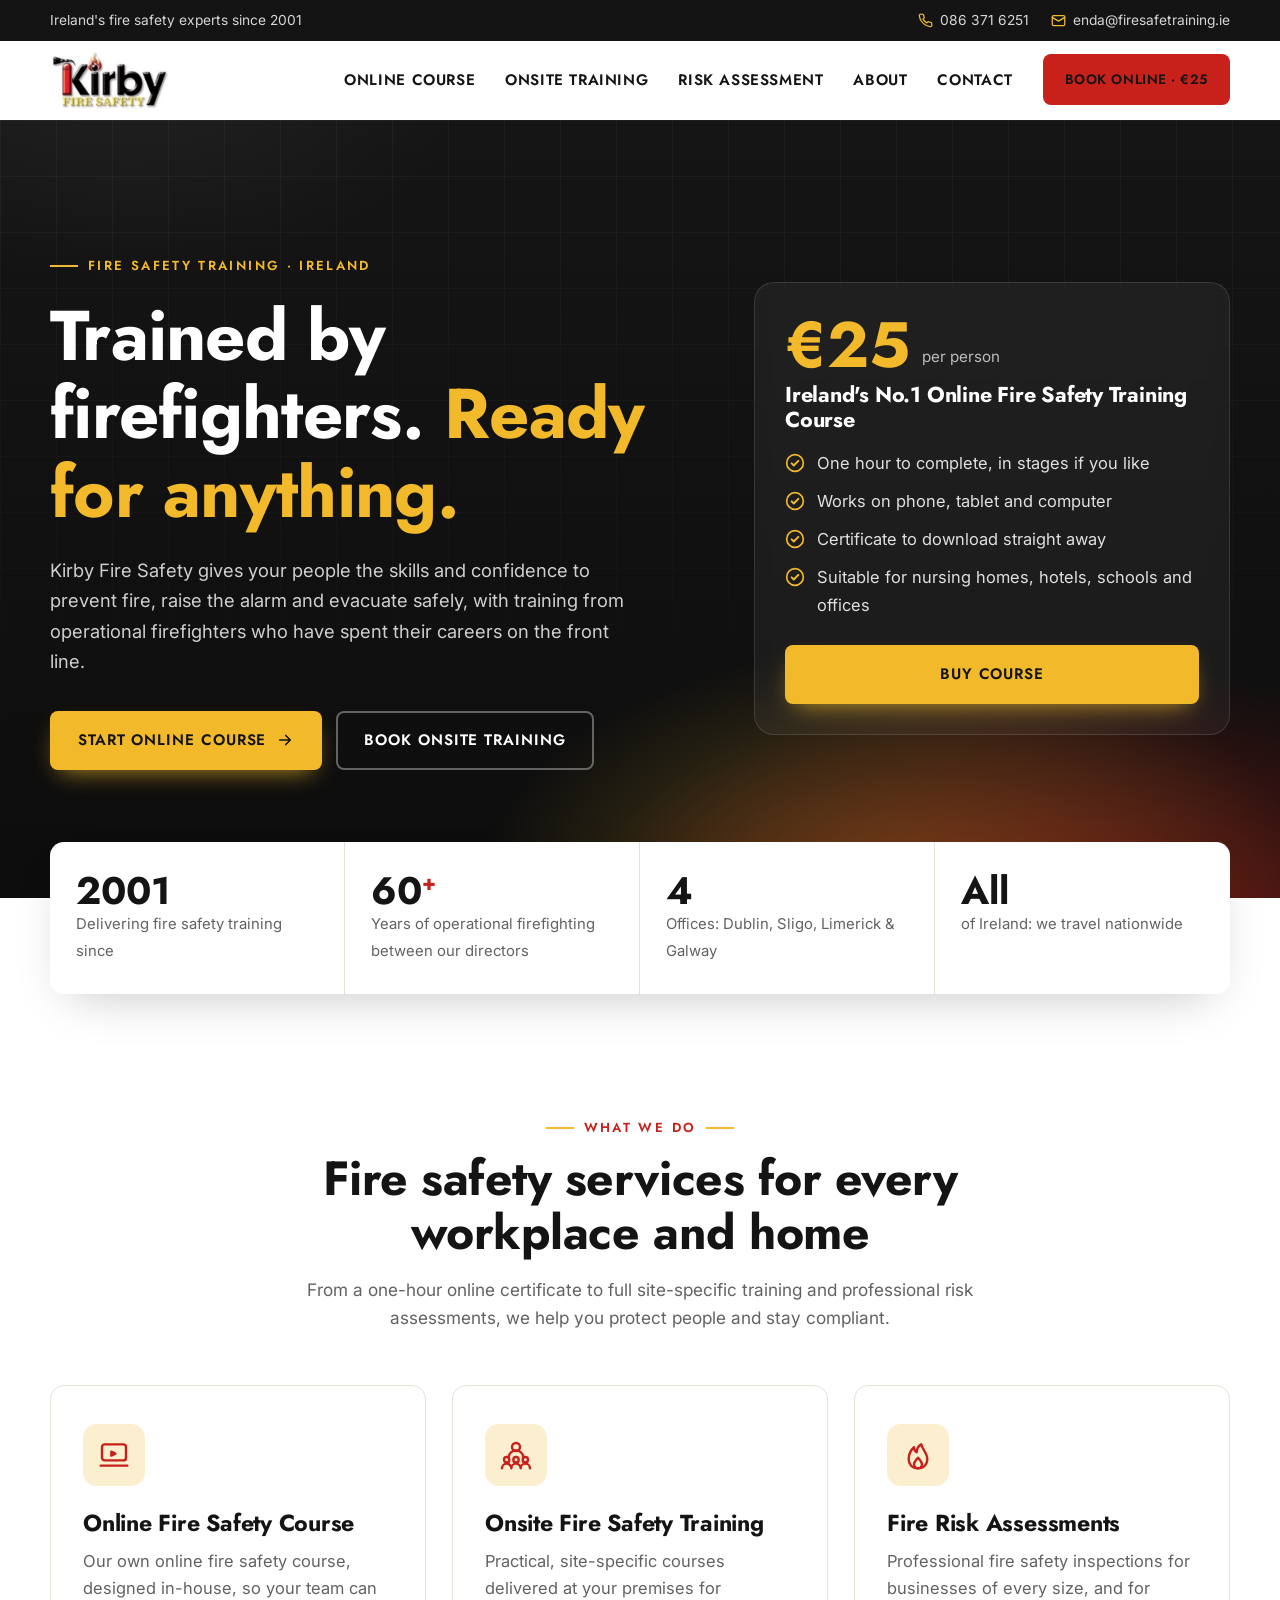
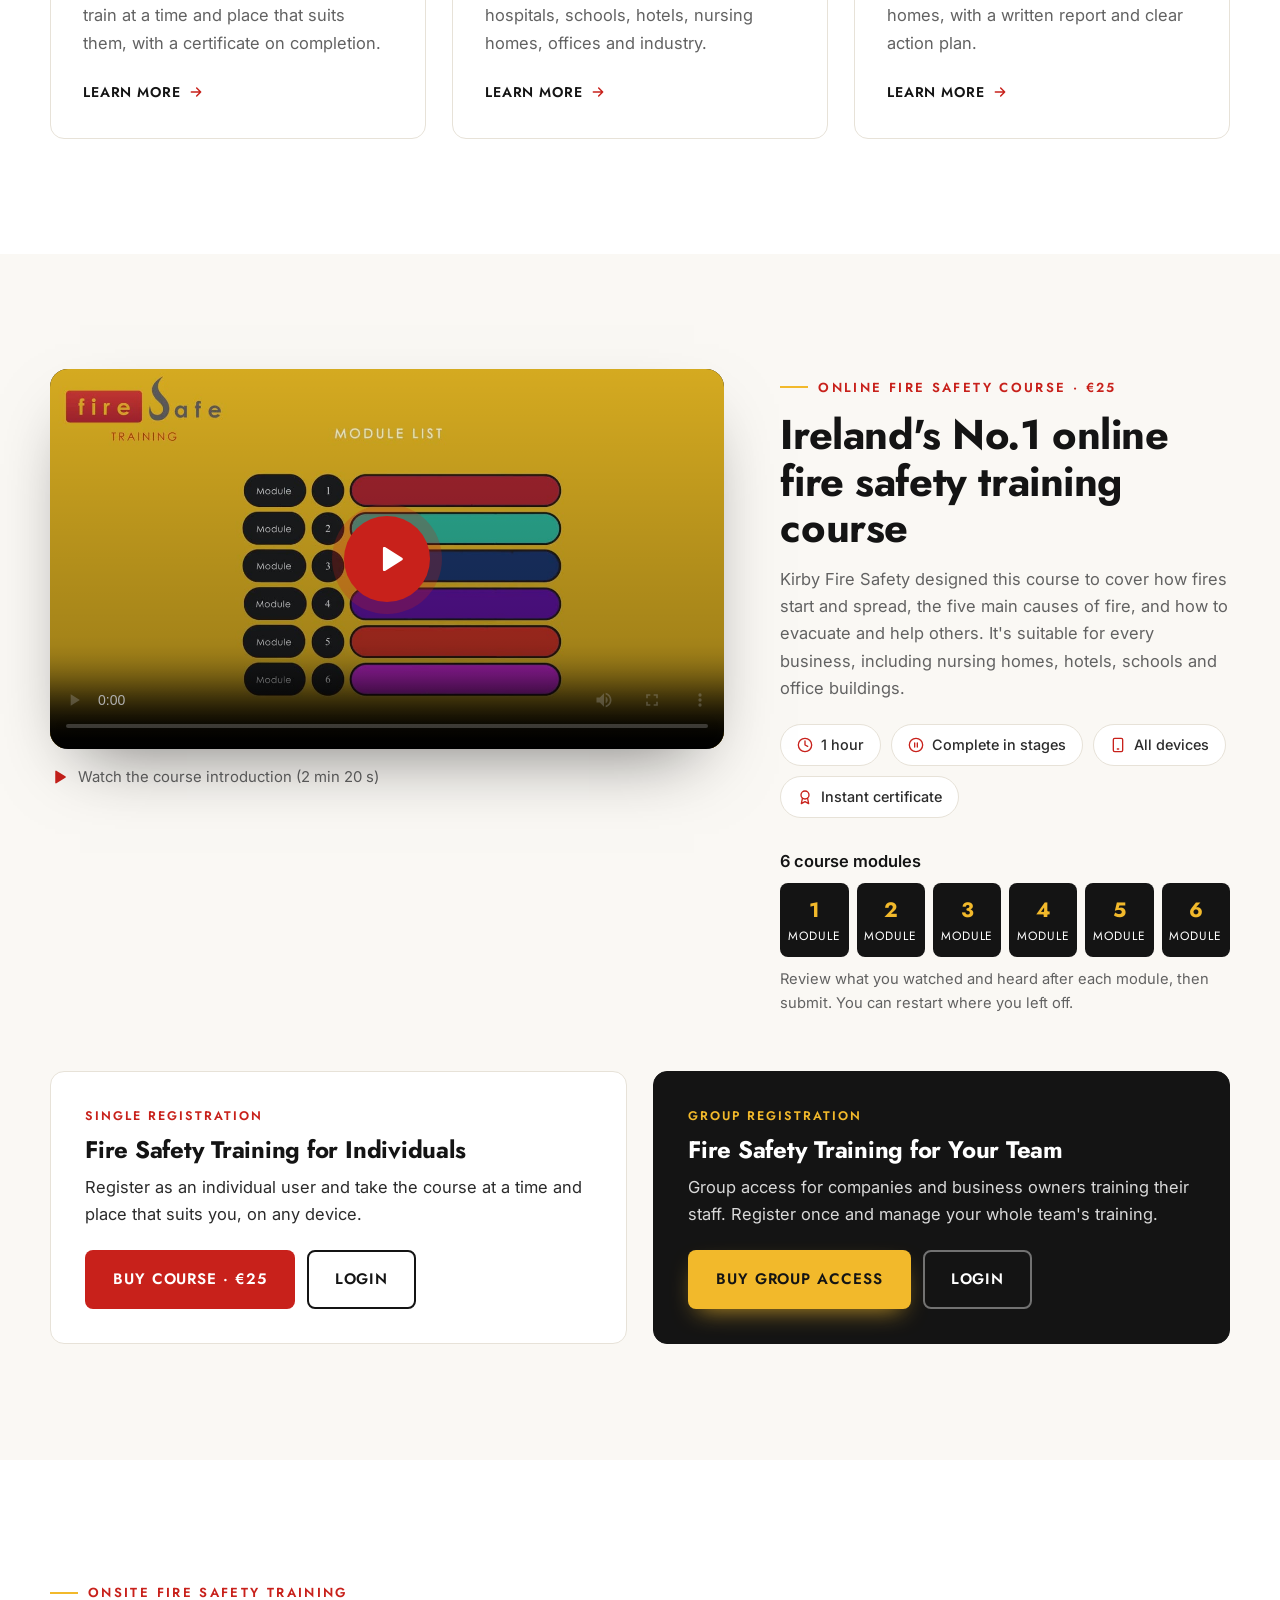
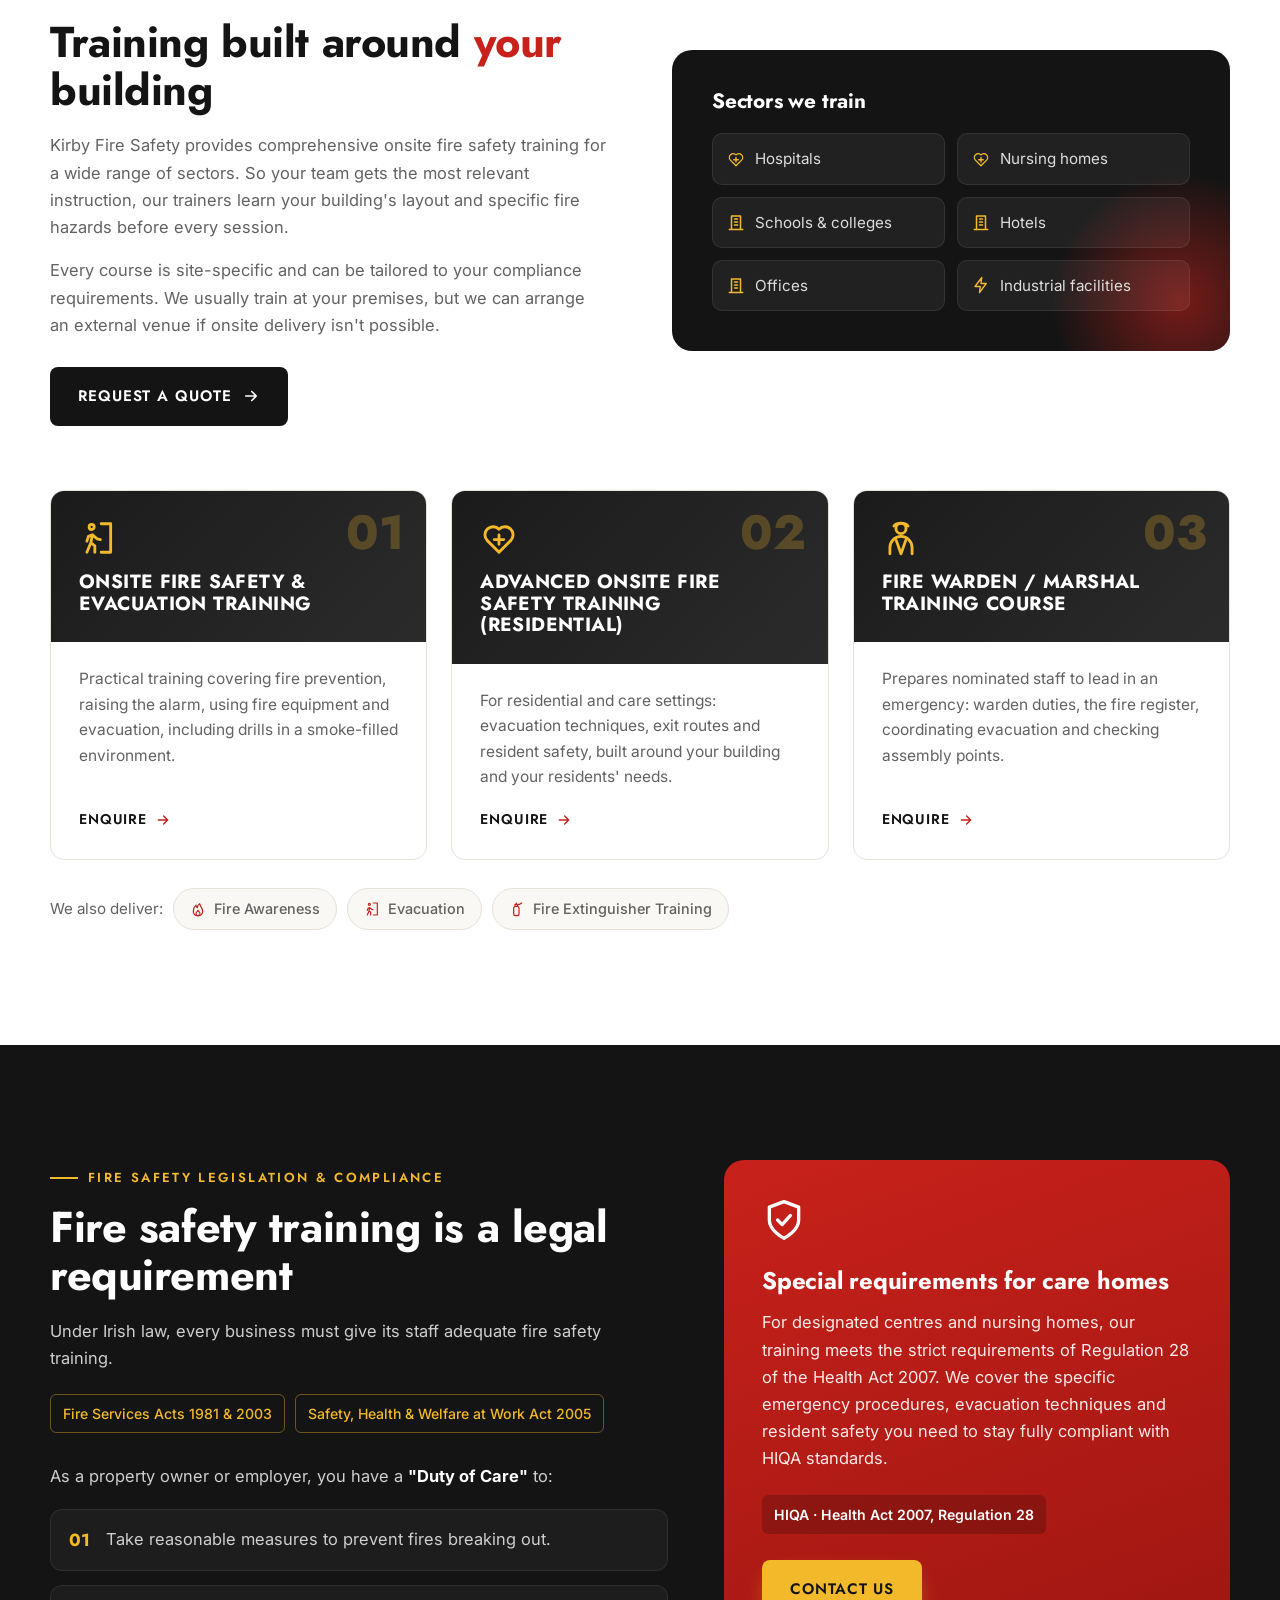
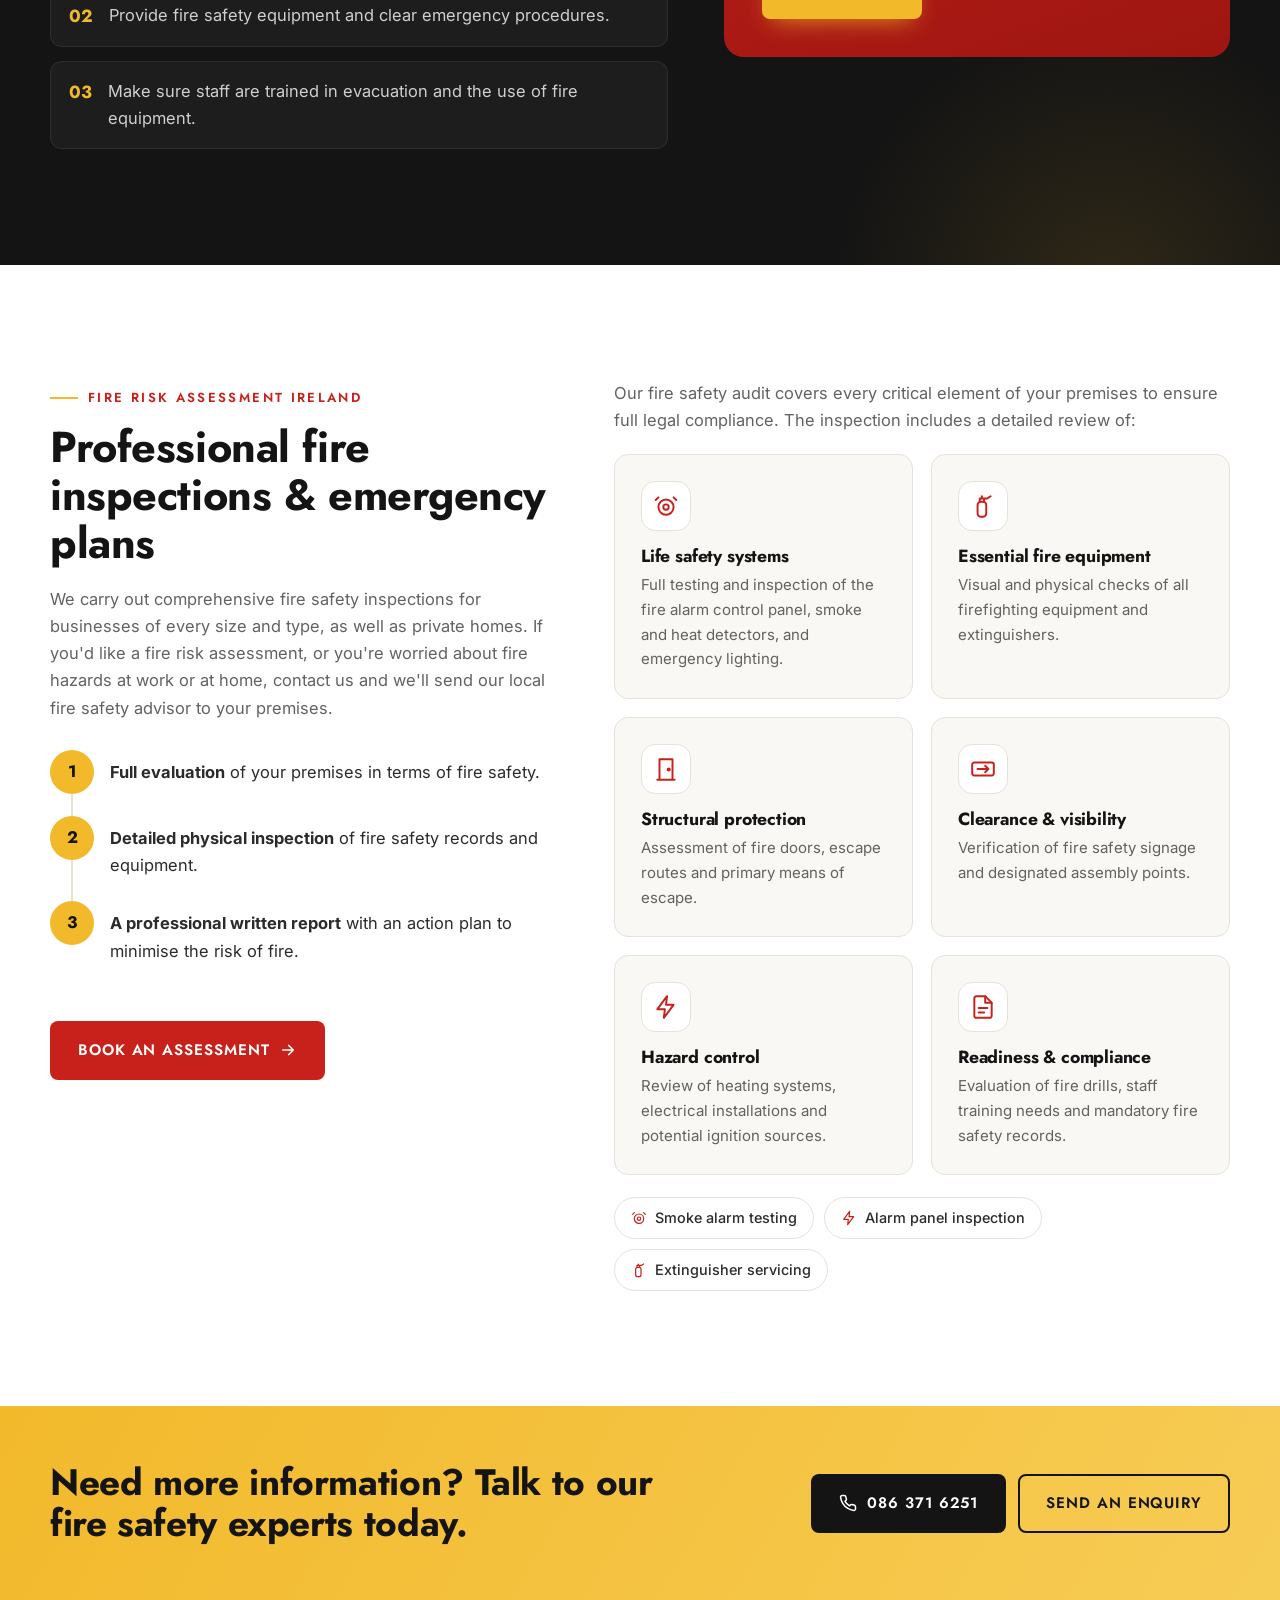
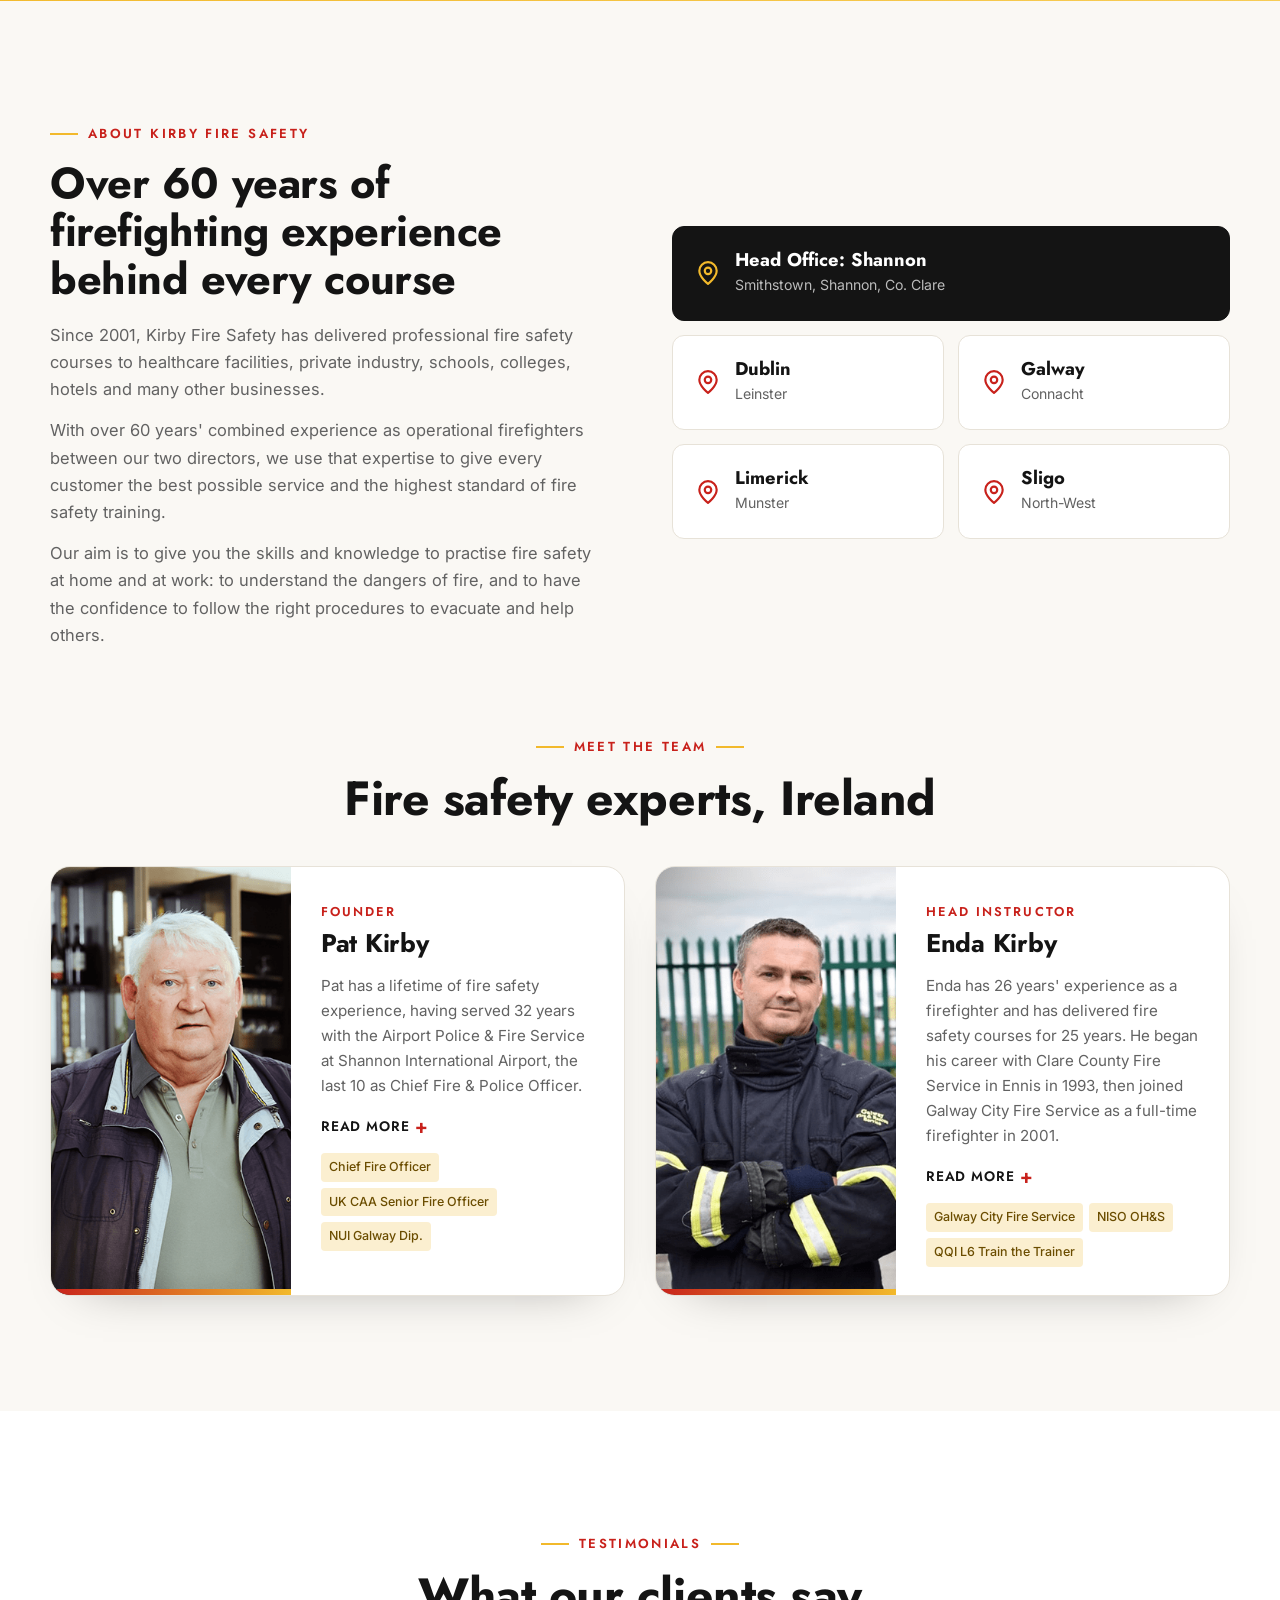
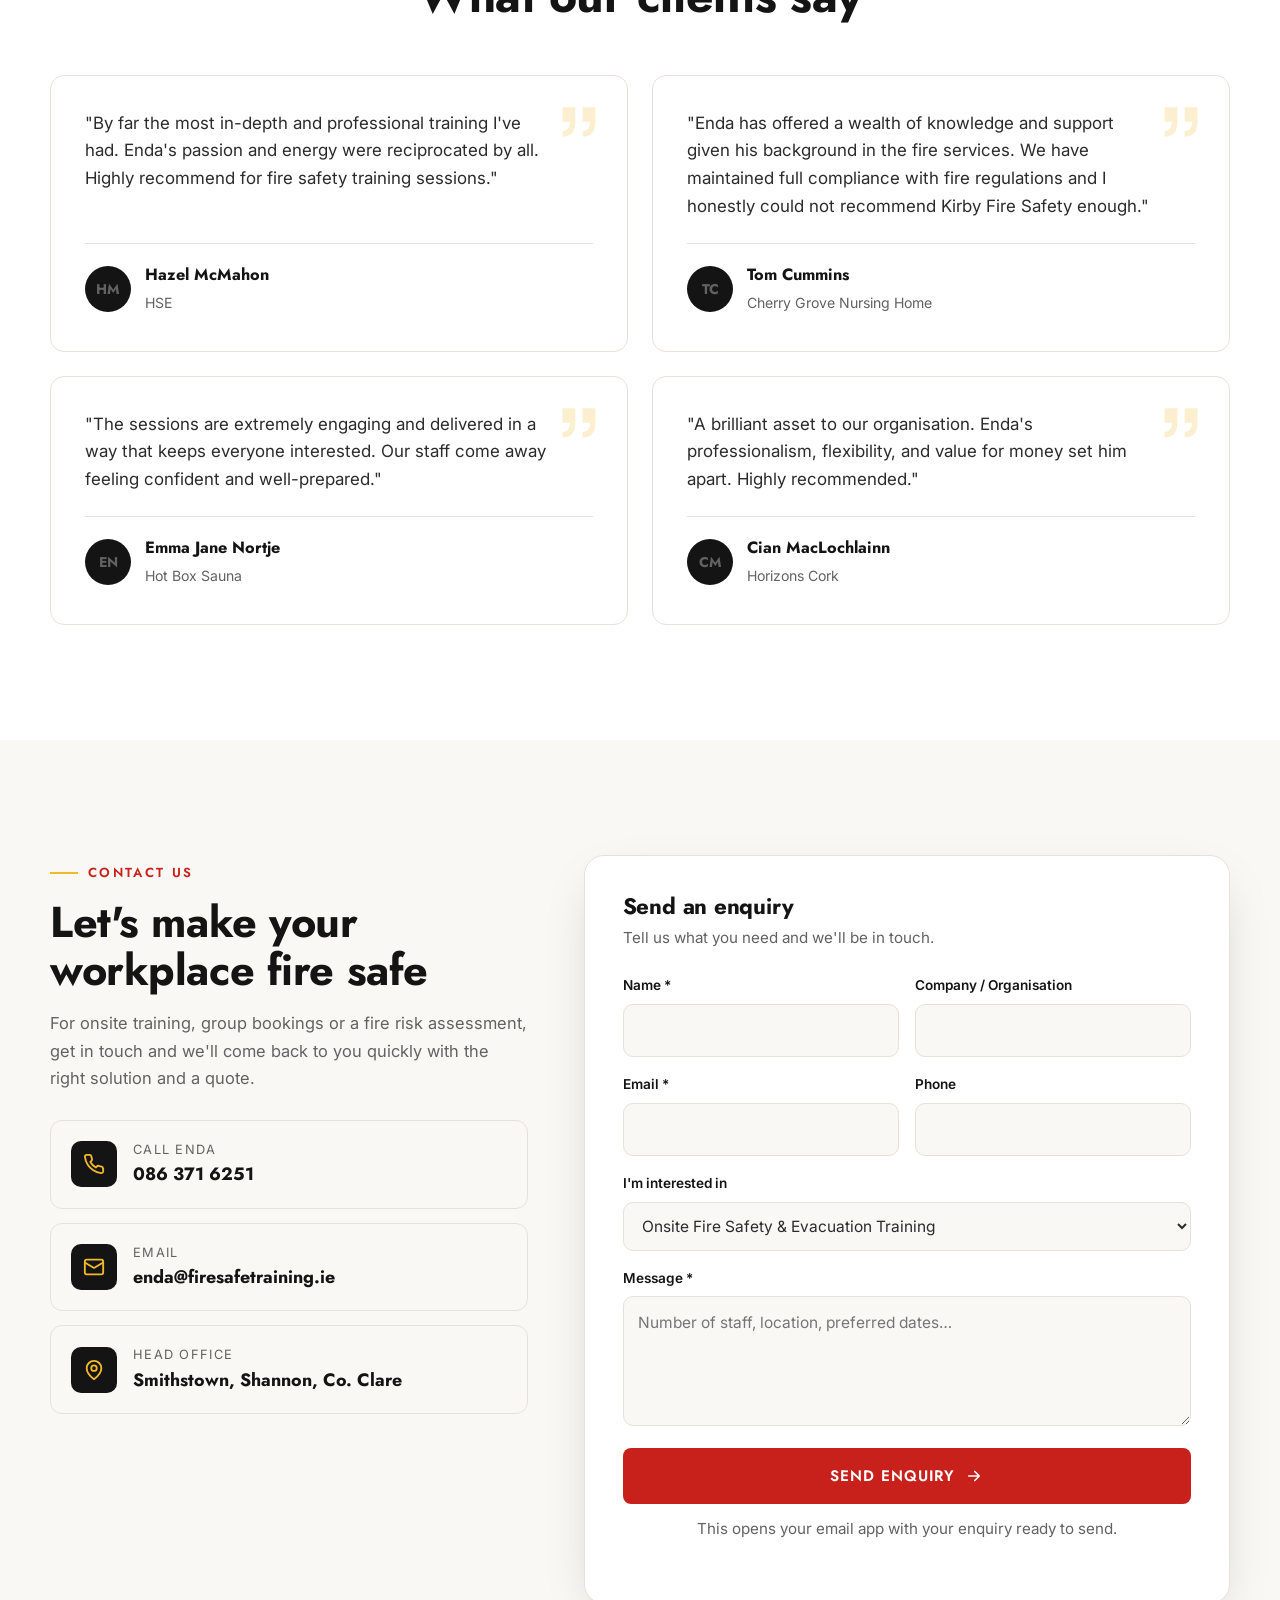
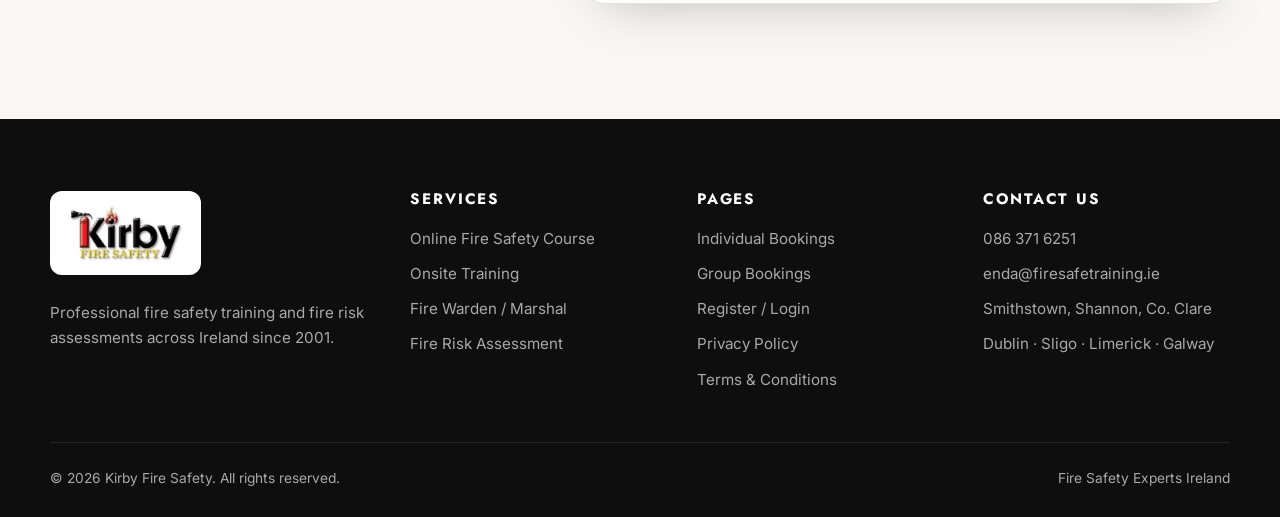
==== index.html @ 07112c69 "Add Kirby Fire Safety website Co-Authored-By: Claude Opus 5.5 <noreply@anthropic.com> Claude-Session" ====
<!DOCTYPE html>
<html lang="en-IE">
<head>
<meta charset="UTF-8">
<meta name="viewport" content="width=device-width, initial-scale=1.0">
<title>Kirby Fire Safety | Fire Safety Training &amp; Fire Risk Assessment Ireland</title>
<meta name="description" content="Kirby Fire Safety: Ireland's trusted fire safety experts since 2001. Online fire safety course (€25, certificate on completion), onsite fire warden & evacuation training, and professional fire risk assessments nationwide.">
<meta name="theme-color" content="#141414">
<meta property="og:title" content="Kirby Fire Safety | Fire Safety Training Ireland">
<meta property="og:description" content="Online & onsite fire safety training and fire risk assessments from operational firefighters. Nationwide from Dublin, Sligo, Limerick & Galway.">
<meta property="og:type" content="website">
<meta property="og:image" content="assets/course-poster.jpg">
<link rel="icon" href="assets/logo.jpg">
<link rel="preconnect" href="https://fonts.googleapis.com">
<link rel="preconnect" href="https://fonts.gstatic.com" crossorigin>
<link href="https://fonts.googleapis.com/css2?family=Jost:wght@500;600;700;800&family=Inter:wght@400;500;600&display=swap" rel="stylesheet">
<script type="application/ld+json">
{
  "@context": "https://schema.org",
  "@type": "LocalBusiness",
  "name": "Kirby Fire Safety",
  "url": "https://firesafetraining.ie",
  "telephone": "+353863716251",
  "email": "enda@firesafetraining.ie",
  "foundingDate": "2001",
  "address": { "@type": "PostalAddress", "streetAddress": "Smithstown", "addressLocality": "Shannon", "addressRegion": "Co. Clare", "addressCountry": "IE" },
  "areaServed": "Ireland",
  "description": "Fire safety training, fire warden courses and fire risk assessments across Ireland."
}
</script>
<style>
:root{
  --gold:#F2B92B; --gold-soft:#FBEFD0; --red:#C8211B; --red-dark:#9E1611;
  --ink:#141414; --ink-2:#1E1E1E; --ink-3:#2A2A2A;
  --text:#2B2B2B; --muted:#626262; --line:#E7E2D8; --paper:#FAF8F4; --white:#fff;
  --radius:14px; --shadow:0 18px 50px -20px rgba(0,0,0,.25);
  --head:"Jost",system-ui,sans-serif; --body:"Inter",system-ui,sans-serif;
}
*{box-sizing:border-box;margin:0;padding:0}
html{scroll-behavior:smooth;scroll-padding-top:84px}
body{font-family:var(--body);color:var(--text);background:var(--white);line-height:1.65;font-size:16.5px;-webkit-font-smoothing:antialiased;overflow-x:hidden}
img,video{max-width:100%;display:block}
a{color:inherit}
h1,h2,h3,h4{font-family:var(--head);color:var(--ink);line-height:1.12;letter-spacing:-.01em}
.wrap{width:min(1180px,100% - 40px);margin-inline:auto}
.eyebrow{display:inline-flex;align-items:center;gap:10px;font-family:var(--head);font-weight:600;font-size:.82rem;letter-spacing:.18em;text-transform:uppercase;color:var(--red)}
.eyebrow::before{content:"";width:28px;height:2px;background:var(--gold)}
.section{padding:clamp(72px,9vw,120px) 0}
.section-head{max-width:720px;margin-bottom:52px}
.section-head h2{font-size:clamp(2rem,4vw,3rem);margin:14px 0 16px}
.section-head p{color:var(--muted);font-size:1.08rem}
.center{text-align:center;margin-inline:auto}
.center .eyebrow::after{content:"";width:28px;height:2px;background:var(--gold)}

/* Buttons */
.btn{display:inline-flex;align-items:center;justify-content:center;gap:10px;font-family:var(--head);font-weight:600;font-size:.95rem;letter-spacing:.06em;text-transform:uppercase;text-decoration:none;padding:15px 26px;border-radius:8px;border:2px solid transparent;cursor:pointer;transition:transform .2s,background .2s,color .2s,box-shadow .2s}
.btn svg{width:18px;height:18px}
.btn-gold{background:var(--gold);color:var(--ink);box-shadow:0 10px 24px -10px rgba(242,185,43,.8)}
.btn-gold:hover{transform:translateY(-2px);background:#ffc93d}
.btn-red{background:var(--red);color:#fff}
.btn-red:hover{background:var(--red-dark);transform:translateY(-2px)}
.btn-ghost{border-color:rgba(255,255,255,.35);color:#fff}
.btn-ghost:hover{border-color:var(--gold);color:var(--gold)}
.btn-dark{background:var(--ink);color:#fff}
.btn-dark:hover{background:var(--ink-3);transform:translateY(-2px)}
.btn-outline{border-color:var(--ink);color:var(--ink)}
.btn-outline:hover{background:var(--ink);color:#fff}

/* Top bar + header */
.topbar{background:var(--ink);color:#d6d6d6;font-size:.86rem}
.topbar .wrap{display:flex;justify-content:space-between;align-items:center;gap:16px;padding:9px 0;flex-wrap:wrap}
.topbar a{text-decoration:none;display:inline-flex;align-items:center;gap:7px}
.topbar a:hover{color:var(--gold)}
.topbar svg{width:15px;height:15px;color:var(--gold)}
.topbar .links{display:flex;gap:22px}
header.site{position:sticky;top:0;z-index:50;background:rgba(255,255,255,.96);backdrop-filter:blur(10px);border-bottom:1px solid transparent;transition:box-shadow .3s,border-color .3s}
header.site.scrolled{box-shadow:0 8px 30px -18px rgba(0,0,0,.35);border-color:var(--line)}
.nav{display:flex;align-items:center;justify-content:space-between;height:78px;gap:24px}
.brand img{height:58px;width:auto}
.menu{display:flex;align-items:center;gap:30px;list-style:none}
.menu a{text-decoration:none;font-family:var(--head);font-weight:600;font-size:.95rem;letter-spacing:.04em;text-transform:uppercase;color:var(--ink);position:relative;padding:6px 0}
.menu a:not(.btn)::after{content:"";position:absolute;left:0;bottom:0;height:2px;width:0;background:var(--gold);transition:width .25s}
.menu a:not(.btn):hover::after{width:100%}
.menu .btn{padding:12px 20px;font-size:.85rem}
.burger{display:none;background:none;border:0;cursor:pointer;width:44px;height:44px;align-items:center;justify-content:center}
.burger span,.burger span::before,.burger span::after{display:block;width:26px;height:2.5px;background:var(--ink);border-radius:2px;position:relative;transition:.3s}
.burger span::before,.burger span::after{content:"";position:absolute;left:0}
.burger span::before{top:-8px}.burger span::after{top:8px}
.nav-open .burger span{background:transparent}
.nav-open .burger span::before{top:0;transform:rotate(45deg)}
.nav-open .burger span::after{top:0;transform:rotate(-45deg)}

/* Hero */
.hero{position:relative;background:var(--ink);color:#fff;overflow:hidden;isolation:isolate}
.hero::before{content:"";position:absolute;inset:0;z-index:-2;background:
  radial-gradient(900px 520px at 85% 110%,rgba(200,33,27,.55),transparent 60%),
  radial-gradient(700px 420px at 70% 100%,rgba(242,185,43,.35),transparent 60%),
  radial-gradient(600px 400px at 10% -10%,rgba(255,255,255,.06),transparent 60%),
  linear-gradient(180deg,#151515,#0d0d0d)}
.hero::after{content:"";position:absolute;inset:0;z-index:-1;opacity:.07;background-image:linear-gradient(rgba(255,255,255,.6) 1px,transparent 1px),linear-gradient(90deg,rgba(255,255,255,.6) 1px,transparent 1px);background-size:56px 56px;mask-image:linear-gradient(180deg,#000,transparent 85%)}
.embers{position:absolute;inset:0;z-index:-1;pointer-events:none}
.embers i{position:absolute;bottom:-10px;width:4px;height:4px;border-radius:50%;background:var(--gold);box-shadow:0 0 10px 2px rgba(242,140,43,.8);opacity:0;animation:rise linear infinite}
@keyframes rise{0%{transform:translate(0,0);opacity:0}10%{opacity:.9}100%{transform:translate(var(--dx,30px),-80vh);opacity:0}}
.hero-grid{display:grid;grid-template-columns:1.15fr .85fr;gap:60px;align-items:center;padding:clamp(70px,10vw,130px) 0 clamp(90px,10vw,140px)}
.hero h1{color:#fff;font-size:clamp(2.5rem,5.6vw,4.4rem);font-weight:700;margin:20px 0 22px}
.hero h1 em{font-style:normal;color:var(--gold)}
.hero .lead{font-size:1.15rem;color:#cfcfcf;max-width:580px;margin-bottom:34px}
.hero .eyebrow{color:var(--gold)}
.hero-ctas{display:flex;gap:14px;flex-wrap:wrap}
.hero-card{background:rgba(255,255,255,.05);border:1px solid rgba(255,255,255,.12);border-radius:20px;padding:30px;backdrop-filter:blur(8px)}
.price-tag{display:flex;align-items:flex-end;gap:12px;margin-bottom:6px}
.price-tag strong{font-family:var(--head);font-size:4rem;line-height:1;color:var(--gold)}
.price-tag span{color:#bdbdbd;font-size:.95rem;padding-bottom:8px}
.hero-card h3{color:#fff;font-size:1.35rem;margin-bottom:18px}
.ticks{list-style:none;display:grid;gap:11px;margin-bottom:26px}
.ticks li{display:flex;gap:12px;align-items:flex-start}
.ticks svg{flex:none;width:20px;height:20px;color:var(--gold);margin-top:3px}
.hero-card .ticks li{color:#e0e0e0}
.hero-card .btn{width:100%}

/* Stats */
.stats{position:relative;z-index:2;margin-top:-56px}
.stats-grid{display:grid;grid-template-columns:repeat(4,1fr);background:#fff;border-radius:var(--radius);box-shadow:var(--shadow);overflow:hidden}
.stat{padding:30px 26px;border-right:1px solid var(--line)}
.stat:last-child{border-right:0}
.stat b{display:block;font-family:var(--head);font-size:2.4rem;color:var(--ink);line-height:1}
.stat b sup{color:var(--red);font-size:1.3rem}
.stat span{color:var(--muted);font-size:.93rem}

/* Services */
.services-grid{display:grid;grid-template-columns:repeat(3,1fr);gap:26px}
.service{position:relative;background:#fff;border:1px solid var(--line);border-radius:var(--radius);padding:38px 32px 34px;transition:transform .3s,box-shadow .3s,border-color .3s;display:flex;flex-direction:column}
.service:hover{transform:translateY(-6px);box-shadow:var(--shadow);border-color:transparent}
.service::before{content:"";position:absolute;left:0;top:0;height:4px;width:100%;background:linear-gradient(90deg,var(--red),var(--gold));border-radius:var(--radius) var(--radius) 0 0;transform:scaleX(0);transform-origin:left;transition:transform .35s}
.service:hover::before{transform:scaleX(1)}
.icon{width:62px;height:62px;border-radius:14px;background:var(--gold-soft);display:grid;place-items:center;margin-bottom:24px;color:var(--red)}
.icon svg{width:32px;height:32px}
.service h3{font-size:1.45rem;margin-bottom:12px}
.service p{color:var(--muted);margin-bottom:24px;flex:1}
.link{font-family:var(--head);font-weight:600;letter-spacing:.06em;text-transform:uppercase;font-size:.88rem;text-decoration:none;color:var(--ink);display:inline-flex;align-items:center;gap:8px}
.link svg{width:16px;height:16px;transition:transform .2s;color:var(--red)}
.link:hover svg{transform:translateX(4px)}

/* Online course */
.course{background:var(--paper)}
.course-grid{display:grid;grid-template-columns:1.2fr .8fr;gap:56px;align-items:start}
.video-frame{position:relative;border-radius:18px;overflow:hidden;background:#000;box-shadow:0 30px 70px -30px rgba(0,0,0,.55);aspect-ratio:16/9}
.video-frame video{width:100%;height:100%;object-fit:cover}
.play{position:absolute;inset:0;display:grid;place-items:center;background:linear-gradient(180deg,rgba(0,0,0,.05),rgba(0,0,0,.35));border:0;cursor:pointer;transition:opacity .3s}
.play span{width:86px;height:86px;border-radius:50%;background:var(--red);display:grid;place-items:center;box-shadow:0 0 0 12px rgba(200,33,27,.25);transition:transform .25s}
.play:hover span{transform:scale(1.08)}
.play svg{width:34px;height:34px;color:#fff;margin-left:5px}
.play.hidden{opacity:0;pointer-events:none}
.video-caption{display:flex;align-items:center;gap:10px;margin-top:16px;color:var(--muted);font-size:.93rem}
.video-caption svg{width:18px;height:18px;color:var(--red)}
.chips{display:flex;flex-wrap:wrap;gap:10px;margin:22px 0 30px}
.chip{background:#fff;border:1px solid var(--line);border-radius:999px;padding:8px 16px;font-size:.9rem;font-weight:500;display:inline-flex;align-items:center;gap:8px}
.chip svg{width:16px;height:16px;color:var(--red)}
.course-info h2{font-size:clamp(1.9rem,3.4vw,2.6rem);margin:14px 0 14px}
.course-info .ticks li{color:var(--text)}
.course-info .ticks svg{color:var(--red)}
.modules{display:grid;grid-template-columns:repeat(6,1fr);gap:8px;margin:8px 0 6px}
.modules div{background:var(--ink);color:#fff;border-radius:8px;text-align:center;padding:10px 4px;font-family:var(--head);font-size:.75rem;letter-spacing:.08em;text-transform:uppercase}
.modules div b{display:block;font-size:1.3rem;color:var(--gold);letter-spacing:0}
.reg-grid{display:grid;grid-template-columns:1fr 1fr;gap:26px;margin-top:56px}
.reg{background:#fff;border-radius:var(--radius);padding:34px;border:1px solid var(--line);display:flex;flex-direction:column}
.reg.featured{background:var(--ink);color:#d9d9d9;border-color:var(--ink)}
.reg.featured h3{color:#fff}
.reg .tag{font-family:var(--head);font-weight:600;font-size:.78rem;letter-spacing:.16em;text-transform:uppercase;color:var(--red);margin-bottom:10px}
.reg.featured .tag{color:var(--gold)}
.reg h3{font-size:1.5rem;margin-bottom:10px}
.reg p{margin-bottom:22px;flex:1}
.reg .actions{display:flex;gap:12px;flex-wrap:wrap}
.reg.featured .btn-outline{border-color:rgba(255,255,255,.4);color:#fff}
.reg.featured .btn-outline:hover{background:#fff;color:var(--ink)}

/* Onsite */
.split{display:grid;grid-template-columns:1fr 1fr;gap:64px;align-items:center}
.split p+p{margin-top:16px}
.feature-panel{background:var(--ink);border-radius:20px;padding:40px;color:#ddd;position:relative;overflow:hidden}
.feature-panel::after{content:"";position:absolute;right:-80px;bottom:-80px;width:260px;height:260px;border-radius:50%;background:radial-gradient(circle,rgba(200,33,27,.55),transparent 70%)}
.feature-panel h3{color:#fff;font-size:1.3rem;margin-bottom:20px}
.sector-list{display:grid;grid-template-columns:1fr 1fr;gap:12px;list-style:none;position:relative;z-index:1}
.sector-list li{display:flex;align-items:center;gap:10px;background:rgba(255,255,255,.06);border:1px solid rgba(255,255,255,.08);padding:12px 14px;border-radius:10px;font-size:.95rem}
.sector-list svg{width:18px;height:18px;color:var(--gold);flex:none}
.courses-grid{display:grid;grid-template-columns:repeat(3,1fr);gap:24px;margin-top:64px}
.ccard{border-radius:var(--radius);overflow:hidden;border:1px solid var(--line);background:#fff;display:flex;flex-direction:column;transition:transform .3s,box-shadow .3s}
.ccard:hover{transform:translateY(-5px);box-shadow:var(--shadow)}
.ccard .top{background:linear-gradient(135deg,#1b1b1b,#2b2b2b);padding:28px;color:#fff;position:relative;min-height:150px;display:flex;flex-direction:column;justify-content:flex-end}
.ccard .top .num{position:absolute;top:18px;right:22px;font-family:var(--head);font-weight:800;font-size:3rem;color:rgba(242,185,43,.25);line-height:1}
.ccard .top svg{width:38px;height:38px;color:var(--gold);margin-bottom:14px}
.ccard h3{color:#fff;font-size:1.2rem;text-transform:uppercase;letter-spacing:.02em}
.ccard .body{padding:24px 28px 28px;flex:1;display:flex;flex-direction:column;gap:18px}
.ccard .body p{color:var(--muted);flex:1;font-size:.97rem}
.also{margin-top:28px;display:flex;flex-wrap:wrap;gap:10px;align-items:center;color:var(--muted);font-size:.95rem}
.also .chip{background:var(--paper)}

/* Compliance */
.compliance{background:var(--ink);color:#cfcfcf;position:relative;overflow:hidden}
.compliance::before{content:"";position:absolute;inset:auto -10% -40% auto;width:600px;height:600px;border-radius:50%;background:radial-gradient(circle,rgba(242,185,43,.12),transparent 65%)}
.compliance h2,.compliance h3{color:#fff}
.compliance .eyebrow{color:var(--gold)}
.comp-grid{display:grid;grid-template-columns:1.1fr .9fr;gap:56px;position:relative}
.comp-grid h2{font-size:clamp(1.9rem,3.6vw,2.7rem);margin:14px 0 18px}
.law{display:flex;flex-wrap:wrap;gap:10px;margin:22px 0 30px}
.law span{border:1px solid rgba(242,185,43,.4);color:var(--gold);border-radius:6px;padding:7px 12px;font-size:.88rem;font-weight:500}
.duty{list-style:none;display:grid;gap:14px;counter-reset:d}
.duty li{display:flex;gap:16px;align-items:flex-start;background:rgba(255,255,255,.04);border:1px solid rgba(255,255,255,.08);border-radius:12px;padding:16px 18px;counter-increment:d}
.duty li::before{content:counter(d,decimal-leading-zero);font-family:var(--head);font-weight:700;color:var(--gold);font-size:1.1rem;line-height:1.6}
.care{background:linear-gradient(160deg,var(--red),var(--red-dark));border-radius:20px;padding:38px;color:#fde9e8;align-self:start}
.care svg{width:44px;height:44px;color:#fff;margin-bottom:18px}
.care h3{font-size:1.5rem;margin-bottom:14px}
.care .badge{display:inline-block;margin-top:22px;background:rgba(0,0,0,.2);border-radius:6px;padding:8px 12px;font-size:.88rem;font-weight:600;color:#fff}

/* Risk assessment */
.ra-grid{display:grid;grid-template-columns:.9fr 1.1fr;gap:60px;align-items:start}
.ra-intro h2{font-size:clamp(1.9rem,3.6vw,2.7rem);margin:14px 0 18px}
.ra-intro p{color:var(--muted);margin-bottom:22px}
.process{list-style:none;display:grid;gap:0;margin:28px 0 34px;position:relative}
.process li{display:grid;grid-template-columns:44px 1fr;gap:16px;padding-bottom:22px;position:relative}
.process li:not(:last-child)::before{content:"";position:absolute;left:21px;top:44px;bottom:0;width:2px;background:var(--line)}
.process li b{width:44px;height:44px;border-radius:50%;background:var(--gold);color:var(--ink);display:grid;place-items:center;font-family:var(--head);font-size:1.05rem}
.process li div{padding-top:9px}
.checks{display:grid;grid-template-columns:1fr 1fr;gap:18px}
.check{background:var(--paper);border-radius:var(--radius);padding:26px;border:1px solid var(--line);transition:border-color .25s,background .25s}
.check:hover{border-color:var(--gold);background:#fff}
.check .icon{width:50px;height:50px;margin-bottom:16px;background:#fff;border:1px solid var(--line)}
.check .icon svg{width:26px;height:26px}
.check h4{font-size:1.1rem;margin-bottom:6px}
.check p{color:var(--muted);font-size:.94rem}
.equip{display:flex;flex-wrap:wrap;gap:10px;margin-top:22px}

/* About / team */
.about{background:var(--paper)}
.about-grid{display:grid;grid-template-columns:1fr 1fr;gap:64px;align-items:center;margin-bottom:80px}
.about-grid h2{font-size:clamp(1.9rem,3.6vw,2.7rem);margin:14px 0 18px}
.about-grid p{color:var(--muted)}
.about-grid p+p{margin-top:14px}
.offices{display:grid;grid-template-columns:repeat(2,1fr);gap:14px}
.office{background:#fff;border:1px solid var(--line);border-radius:12px;padding:22px;display:flex;gap:14px;align-items:center}
.office svg{width:26px;height:26px;color:var(--red);flex:none}
.office b{font-family:var(--head);font-size:1.15rem;color:var(--ink);display:block;line-height:1.2}
.office span{font-size:.88rem;color:var(--muted)}
.office.hq{grid-column:1/-1;background:var(--ink);border-color:var(--ink)}
.office.hq b{color:#fff}.office.hq span{color:#bbb}.office.hq svg{color:var(--gold)}
.team{display:grid;grid-template-columns:1fr 1fr;gap:30px}
.person{background:#fff;border-radius:20px;overflow:hidden;display:grid;grid-template-columns:240px 1fr;border:1px solid var(--line);box-shadow:0 20px 50px -35px rgba(0,0,0,.4)}
.person .photo{position:relative;background:#ddd}
.person .photo img{width:100%;height:100%;object-fit:cover;object-position:center top}
.person .photo::after{content:"";position:absolute;inset:auto 0 0 0;height:6px;background:linear-gradient(90deg,var(--red),var(--gold))}
.person .info{padding:30px 30px 28px}
.person .role{font-family:var(--head);font-weight:600;font-size:.8rem;letter-spacing:.16em;text-transform:uppercase;color:var(--red)}
.person h3{font-size:1.6rem;margin:6px 0 14px}
.person p{color:var(--muted);font-size:.95rem}
.person .more{margin-top:14px}
.person details summary{cursor:pointer;font-family:var(--head);font-weight:600;font-size:.86rem;letter-spacing:.06em;text-transform:uppercase;color:var(--ink);list-style:none;display:inline-flex;align-items:center;gap:6px}
.person details summary::-webkit-details-marker{display:none}
.person details summary::after{content:"+";color:var(--red);font-size:1.2rem;line-height:1}
.person details[open] summary::after{content:"–"}
.person details p{margin-top:12px}
.creds{display:flex;flex-wrap:wrap;gap:6px;margin-top:14px}
.creds span{font-size:.78rem;background:var(--gold-soft);color:#6b4d00;border-radius:4px;padding:4px 8px;font-weight:500}

/* Testimonials */
.tgrid{display:grid;grid-template-columns:repeat(2,1fr);gap:24px}
.tcard{background:#fff;border:1px solid var(--line);border-radius:var(--radius);padding:34px;position:relative;display:flex;flex-direction:column}
.tcard .q{position:absolute;top:22px;right:26px;width:44px;height:44px;color:var(--gold-soft)}
.stars{display:flex;gap:3px;margin-bottom:14px;color:var(--gold)}
.stars svg{width:18px;height:18px}
.tcard blockquote{padding-right:44px;font-size:1.06rem;color:var(--text);flex:1;margin-bottom:22px}
.who{display:flex;align-items:center;gap:14px;border-top:1px solid var(--line);padding-top:18px}
.avatar{width:46px;height:46px;border-radius:50%;background:var(--ink);color:var(--gold);display:grid;place-items:center;font-family:var(--head);font-weight:700}
.who b{display:block;font-family:var(--head);color:var(--ink);font-size:1.02rem}
.who span{font-size:.88rem;color:var(--muted)}

/* CTA band */
.band{background:linear-gradient(120deg,var(--gold),#f7cc55);padding:56px 0}
.band .wrap{display:flex;align-items:center;justify-content:space-between;gap:30px;flex-wrap:wrap}
.band h2{font-size:clamp(1.6rem,3vw,2.3rem);max-width:640px}
.band .row{display:flex;gap:12px;flex-wrap:wrap}

/* Contact */
.contact-grid{display:grid;grid-template-columns:.85fr 1.15fr;gap:56px;align-items:start}
.contact-grid h2{font-size:clamp(1.9rem,3.6vw,2.7rem);margin:14px 0 16px}
.contact-grid > div > p{color:var(--muted);margin-bottom:28px}
.cinfo{display:grid;gap:14px}
.cinfo a,.cinfo div.ci{display:flex;gap:16px;align-items:center;text-decoration:none;background:var(--paper);border:1px solid var(--line);border-radius:12px;padding:18px 20px;transition:border-color .2s,transform .2s}
.cinfo a:hover{border-color:var(--gold);transform:translateX(4px)}
.cinfo .ic{width:46px;height:46px;border-radius:10px;background:var(--ink);display:grid;place-items:center;flex:none}
.cinfo .ic svg{width:22px;height:22px;color:var(--gold)}
.cinfo small{display:block;color:var(--muted);font-size:.8rem;text-transform:uppercase;letter-spacing:.1em}
.cinfo b{font-family:var(--head);font-size:1.12rem;color:var(--ink);word-break:break-word}
form.card{background:#fff;border:1px solid var(--line);border-radius:20px;padding:38px;box-shadow:var(--shadow)}
form.card h3{font-size:1.4rem;margin-bottom:6px}
form.card > p{color:var(--muted);font-size:.95rem;margin-bottom:24px}
.fields{display:grid;grid-template-columns:1fr 1fr;gap:16px}
.field{display:flex;flex-direction:column;gap:7px}
.field.full{grid-column:1/-1}
.field label{font-size:.85rem;font-weight:600;color:var(--ink)}
.field input,.field select,.field textarea{font:inherit;font-size:.97rem;padding:13px 14px;border:1.5px solid var(--line);border-radius:10px;background:var(--paper);color:var(--text);transition:border-color .2s,background .2s;width:100%}
.field input:focus,.field select:focus,.field textarea:focus{outline:none;border-color:var(--gold);background:#fff}
.field textarea{min-height:130px;resize:vertical}
form.card .btn{margin-top:22px;width:100%}
.form-note{font-size:.82rem;color:var(--muted);margin-top:12px;text-align:center}

/* Footer */
footer{background:#0e0e0e;color:#a9a9a9;padding:72px 0 28px;font-size:.95rem}
.fgrid{display:grid;grid-template-columns:1.3fr 1fr 1fr 1fr;gap:40px;margin-bottom:50px}
.flogo{background:#fff;border-radius:12px;padding:14px 18px;display:inline-block;margin-bottom:18px}
.flogo img{height:56px;width:auto}
footer h4{color:#fff;font-size:.95rem;letter-spacing:.12em;text-transform:uppercase;margin-bottom:18px}
footer ul{list-style:none;display:grid;gap:10px}
footer a{text-decoration:none}
footer a:hover{color:var(--gold)}
.fbottom{border-top:1px solid #262626;padding-top:24px;display:flex;justify-content:space-between;gap:16px;flex-wrap:wrap;font-size:.86rem}

/* Floating */
.to-top{position:fixed;right:20px;bottom:20px;width:50px;height:50px;border-radius:12px;background:var(--gold);color:var(--ink);border:0;display:grid;place-items:center;cursor:pointer;box-shadow:0 10px 25px -8px rgba(0,0,0,.4);opacity:0;transform:translateY(16px);pointer-events:none;transition:.3s;z-index:40}
.to-top.show{opacity:1;transform:none;pointer-events:auto}
.to-top svg{width:22px;height:22px}
.call-fab{display:none}

/* Reveal */
.reveal{opacity:0;transform:translateY(26px);transition:opacity .8s ease,transform .8s ease}
.reveal.in{opacity:1;transform:none}
@media (prefers-reduced-motion:reduce){.reveal{opacity:1;transform:none}.embers{display:none}html{scroll-behavior:auto}}

/* Responsive */
@media (max-width:1024px){
  .hero-grid,.course-grid,.split,.comp-grid,.ra-grid,.about-grid,.contact-grid{grid-template-columns:1fr;gap:44px}
  .services-grid,.courses-grid{grid-template-columns:1fr 1fr}
  .team{grid-template-columns:1fr}
  .stats-grid{grid-template-columns:1fr 1fr}
  .stat:nth-child(2){border-right:0}
  .stat:nth-child(-n+2){border-bottom:1px solid var(--line)}
  .fgrid{grid-template-columns:1fr 1fr}
}
@media (max-width:880px){
  .burger{display:flex}
  .menu{position:fixed;inset:78px 0 auto 0;flex-direction:column;align-items:stretch;gap:0;background:#fff;padding:10px 20px 24px;border-bottom:1px solid var(--line);box-shadow:0 20px 40px -20px rgba(0,0,0,.3);transform:translateY(-12px);opacity:0;pointer-events:none;transition:.25s}
  .nav-open .menu{transform:none;opacity:1;pointer-events:auto}
  .menu li{border-bottom:1px solid var(--line)}
  .menu li:last-child{border:0;padding-top:16px}
  .menu a{display:block;padding:16px 0}
  .menu .btn{display:flex}
  .topbar .links .hide-sm{display:none}
}
@media (max-width:680px){
  body{font-size:16px}
  .services-grid,.courses-grid,.reg-grid,.tgrid,.checks,.fields,.sector-list,.fgrid{grid-template-columns:1fr}
  .person{grid-template-columns:1fr}
  .person .photo{height:340px}
  .modules{grid-template-columns:repeat(3,1fr)}
  .hero-card,.reg,form.card,.feature-panel,.care{padding:26px}
  .topbar .wrap{justify-content:center}
  .topbar .tagline{display:none}
  .brand img{height:46px}
  .stats{margin-top:-40px}
  .stat{padding:22px 18px}
  .stat b{font-size:2rem}
  .call-fab{display:grid;position:fixed;left:20px;bottom:20px;width:54px;height:54px;border-radius:50%;background:var(--red);color:#fff;place-items:center;z-index:40;box-shadow:0 10px 25px -8px rgba(200,33,27,.7)}
  .call-fab svg{width:24px;height:24px}
  .call-fab{opacity:0;transform:translateY(16px);pointer-events:none;transition:.3s}
  .call-fab.show{opacity:1;transform:none;pointer-events:auto}
}
</style>
</head>
<body>

<!-- SVG icon sprite -->
<svg width="0" height="0" style="position:absolute" aria-hidden="true">
  <defs>
    <symbol id="i-phone" viewBox="0 0 24 24" fill="none" stroke="currentColor" stroke-width="2" stroke-linecap="round" stroke-linejoin="round"><path d="M22 16.9v3a2 2 0 0 1-2.2 2 19.8 19.8 0 0 1-8.6-3.1 19.5 19.5 0 0 1-6-6A19.8 19.8 0 0 1 2.1 4.2 2 2 0 0 1 4.1 2h3a2 2 0 0 1 2 1.7c.1.9.4 1.8.7 2.7a2 2 0 0 1-.5 2.1L8 9.8a16 16 0 0 0 6 6l1.3-1.3a2 2 0 0 1 2.1-.4c.9.3 1.8.6 2.7.7a2 2 0 0 1 1.7 2z"/></symbol>
    <symbol id="i-mail" viewBox="0 0 24 24" fill="none" stroke="currentColor" stroke-width="2" stroke-linecap="round" stroke-linejoin="round"><rect x="2" y="4" width="20" height="16" rx="2"/><path d="m22 7-10 6L2 7"/></symbol>
    <symbol id="i-pin" viewBox="0 0 24 24" fill="none" stroke="currentColor" stroke-width="2" stroke-linecap="round" stroke-linejoin="round"><path d="M20 10c0 6-8 12-8 12S4 16 4 10a8 8 0 0 1 16 0z"/><circle cx="12" cy="10" r="3"/></symbol>
    <symbol id="i-check" viewBox="0 0 24 24" fill="none" stroke="currentColor" stroke-width="2.4" stroke-linecap="round" stroke-linejoin="round"><circle cx="12" cy="12" r="10" stroke-width="2"/><path d="m8 12.5 2.5 2.5L16 9.5"/></symbol>
    <symbol id="i-arrow" viewBox="0 0 24 24" fill="none" stroke="currentColor" stroke-width="2.2" stroke-linecap="round" stroke-linejoin="round"><path d="M5 12h14M13 6l6 6-6 6"/></symbol>
    <symbol id="i-up" viewBox="0 0 24 24" fill="none" stroke="currentColor" stroke-width="2.6" stroke-linecap="round" stroke-linejoin="round"><path d="M12 19V5M5 12l7-7 7 7"/></symbol>
    <symbol id="i-play" viewBox="0 0 24 24" fill="currentColor"><path d="M7 4.5v15a1 1 0 0 0 1.5.9l12-7.5a1 1 0 0 0 0-1.8l-12-7.5A1 1 0 0 0 7 4.5z"/></symbol>
    <symbol id="i-laptop" viewBox="0 0 24 24" fill="none" stroke="currentColor" stroke-width="1.8" stroke-linecap="round" stroke-linejoin="round"><rect x="3" y="4" width="18" height="12" rx="2"/><path d="M2 20h20M10 9.5v3l3-1.5z"/></symbol>
    <symbol id="i-group" viewBox="0 0 24 24" fill="none" stroke="currentColor" stroke-width="1.8" stroke-linecap="round" stroke-linejoin="round"><circle cx="12" cy="6" r="3"/><path d="M6.5 14a5.5 5.5 0 0 1 11 0"/><circle cx="5" cy="15.5" r="2"/><circle cx="12" cy="15.5" r="2"/><circle cx="19" cy="15.5" r="2"/><path d="M1.5 22a3.5 3.5 0 0 1 7 0M8.5 22a3.5 3.5 0 0 1 7 0M15.5 22a3.5 3.5 0 0 1 7 0"/></symbol>
    <symbol id="i-flame" viewBox="0 0 24 24" fill="none" stroke="currentColor" stroke-width="1.8" stroke-linecap="round" stroke-linejoin="round"><path d="M12 22c4.4 0 7-2.9 7-6.8 0-4.6-3.6-7-4.6-11.2-2 1.3-3.4 3.5-3.4 6-1.3-.8-2-2.3-2-3.8C7 8 5 10.8 5 15.2 5 19.1 7.6 22 12 22z"/><path d="M12 22c-1.7 0-3-1.2-3-3 0-2 1.5-3 3-5 1.5 2 3 3 3 5 0 1.8-1.3 3-3 3z"/></symbol>
    <symbol id="i-clip" viewBox="0 0 24 24" fill="none" stroke="currentColor" stroke-width="1.8" stroke-linecap="round" stroke-linejoin="round"><rect x="5" y="4" width="14" height="18" rx="2"/><path d="M9 2h6v4H9zM8.5 12l2 2 4-4M8.5 18h7"/></symbol>
    <symbol id="i-exit" viewBox="0 0 24 24" fill="none" stroke="currentColor" stroke-width="1.8" stroke-linecap="round" stroke-linejoin="round"><path d="M14 3h6v18h-6"/><circle cx="8" cy="5" r="1.6"/><path d="m5 21 2.5-6 2.5 2v4M7.5 15l1-5 3 2.5 2 .5M8.5 10 6 11l-1 3"/></symbol>
    <symbol id="i-shield" viewBox="0 0 24 24" fill="none" stroke="currentColor" stroke-width="1.8" stroke-linecap="round" stroke-linejoin="round"><path d="M12 22s8-4 8-10V5l-8-3-8 3v7c0 6 8 10 8 10z"/><path d="m8.5 12 2.5 2.5 4.5-5"/></symbol>
    <symbol id="i-warden" viewBox="0 0 24 24" fill="none" stroke="currentColor" stroke-width="1.8" stroke-linecap="round" stroke-linejoin="round"><circle cx="12" cy="6" r="3.2"/><path d="M5 22v-4a7 7 0 0 1 14 0v4"/><path d="M9 13.5 12 22l3-8.5"/><path d="M7.5 4.5c1.5-2.5 7.5-2.5 9 0"/></symbol>
    <symbol id="i-heart" viewBox="0 0 24 24" fill="none" stroke="currentColor" stroke-width="1.8" stroke-linecap="round" stroke-linejoin="round"><path d="M19.5 13.5 12 21l-7.5-7.5A5 5 0 0 1 12 6.5a5 5 0 0 1 7.5 7z"/><path d="M12 10v6M9 13h6"/></symbol>
    <symbol id="i-alarm" viewBox="0 0 24 24" fill="none" stroke="currentColor" stroke-width="1.8" stroke-linecap="round" stroke-linejoin="round"><circle cx="12" cy="13" r="7"/><circle cx="12" cy="13" r="2.5"/><path d="M5 4 2.5 6.5M19 4l2.5 2.5"/></symbol>
    <symbol id="i-ext" viewBox="0 0 24 24" fill="none" stroke="currentColor" stroke-width="1.8" stroke-linecap="round" stroke-linejoin="round"><rect x="7" y="8" width="8" height="14" rx="3"/><path d="M9 8V5h4v3M13 5h3l3-2M11 5V3"/></symbol>
    <symbol id="i-door" viewBox="0 0 24 24" fill="none" stroke="currentColor" stroke-width="1.8" stroke-linecap="round" stroke-linejoin="round"><path d="M4 22h16M6 22V3h12v19"/><circle cx="14.5" cy="12.5" r="1"/></symbol>
    <symbol id="i-sign" viewBox="0 0 24 24" fill="none" stroke="currentColor" stroke-width="1.8" stroke-linecap="round" stroke-linejoin="round"><rect x="2" y="6" width="20" height="12" rx="2"/><path d="m14 9 3 3-3 3M17 12H7"/></symbol>
    <symbol id="i-bolt" viewBox="0 0 24 24" fill="none" stroke="currentColor" stroke-width="1.8" stroke-linecap="round" stroke-linejoin="round"><path d="M13 2 4 14h7l-1 8 9-12h-7z"/></symbol>
    <symbol id="i-doc" viewBox="0 0 24 24" fill="none" stroke="currentColor" stroke-width="1.8" stroke-linecap="round" stroke-linejoin="round"><path d="M14 2H6a2 2 0 0 0-2 2v16a2 2 0 0 0 2 2h12a2 2 0 0 0 2-2V8z"/><path d="M14 2v6h6M8 13h8M8 17h5"/></symbol>
    <symbol id="i-clock" viewBox="0 0 24 24" fill="none" stroke="currentColor" stroke-width="2" stroke-linecap="round" stroke-linejoin="round"><circle cx="12" cy="12" r="10"/><path d="M12 6v6l4 2"/></symbol>
    <symbol id="i-device" viewBox="0 0 24 24" fill="none" stroke="currentColor" stroke-width="2" stroke-linecap="round" stroke-linejoin="round"><rect x="5" y="2" width="14" height="20" rx="2"/><path d="M11 18h2"/></symbol>
    <symbol id="i-award" viewBox="0 0 24 24" fill="none" stroke="currentColor" stroke-width="2" stroke-linecap="round" stroke-linejoin="round"><circle cx="12" cy="9" r="6"/><path d="m8.2 13.8-1.7 8.2 5.5-3 5.5 3-1.7-8.2"/></symbol>
    <symbol id="i-pause" viewBox="0 0 24 24" fill="none" stroke="currentColor" stroke-width="2" stroke-linecap="round" stroke-linejoin="round"><circle cx="12" cy="12" r="10"/><path d="M10 9v6M14 9v6"/></symbol>
    <symbol id="i-star" viewBox="0 0 24 24" fill="currentColor"><path d="m12 2 3.1 6.3 6.9 1-5 4.9 1.2 6.8L12 17.8 5.8 21l1.2-6.8-5-4.9 6.9-1z"/></symbol>
    <symbol id="i-quote" viewBox="0 0 24 24" fill="currentColor"><path d="M3 21c3 0 7-1 7-8V5H3v8h4c0 4-2 5-4 5zm11 0c3 0 7-1 7-8V5h-7v8h4c0 4-2 5-4 5z"/></symbol>
    <symbol id="i-building" viewBox="0 0 24 24" fill="none" stroke="currentColor" stroke-width="2" stroke-linecap="round" stroke-linejoin="round"><path d="M3 22h18M6 22V4h12v18M10 8h4M10 12h4M10 16h4"/></symbol>
  </defs>
</svg>

<div class="topbar">
  <div class="wrap">
    <span class="tagline">Ireland's fire safety experts since 2001</span>
    <div class="links">
      <a href="tel:+353863716251"><svg><use href="#i-phone"/></svg>086 371 6251</a>
      <a href="mailto:enda@firesafetraining.ie" class="hide-sm"><svg><use href="#i-mail"/></svg>enda@firesafetraining.ie</a>
    </div>
  </div>
</div>

<header class="site" id="header">
  <nav class="wrap nav" aria-label="Main">
    <a href="#top" class="brand" aria-label="Kirby Fire Safety home"><img src="assets/logo-tight.jpg" alt="Kirby Fire Safety" width="600" height="292"></a>
    <button class="burger" id="burger" aria-label="Open menu" aria-expanded="false" aria-controls="menu"><span></span></button>
    <ul class="menu" id="menu">
      <li><a href="#online-course">Online Course</a></li>
      <li><a href="#onsite-training">Onsite Training</a></li>
      <li><a href="#risk-assessment">Risk Assessment</a></li>
      <li><a href="#about">About</a></li>
      <li><a href="#contact">Contact</a></li>
      <li><a href="#register" class="btn btn-red">Book Online · €25</a></li>
    </ul>
  </nav>
</header>

<main id="top">

<!-- HERO -->
<section class="hero">
  <div class="embers" id="embers" aria-hidden="true"></div>
  <div class="wrap hero-grid">
    <div>
      <span class="eyebrow">Fire Safety Training · Ireland</span>
      <h1>Trained by firefighters. <em>Ready for anything.</em></h1>
      <p class="lead">Kirby Fire Safety gives your people the skills and confidence to prevent fire, raise the alarm and evacuate safely, with training from operational firefighters who have spent their careers on the front line.</p>
      <div class="hero-ctas">
        <a href="#online-course" class="btn btn-gold">Start Online Course <svg><use href="#i-arrow"/></svg></a>
        <a href="#contact" class="btn btn-ghost">Book Onsite Training</a>
      </div>
    </div>
    <aside class="hero-card reveal">
      <div class="price-tag"><strong>€25</strong><span>per person</span></div>
      <h3>Ireland's No.1 Online Fire Safety Training Course</h3>
      <ul class="ticks">
        <li><svg><use href="#i-check"/></svg>One hour to complete, in stages if you like</li>
        <li><svg><use href="#i-check"/></svg>Works on phone, tablet and computer</li>
        <li><svg><use href="#i-check"/></svg>Certificate to download straight away</li>
        <li><svg><use href="#i-check"/></svg>Suitable for nursing homes, hotels, schools and offices</li>
      </ul>
      <a href="#register" class="btn btn-gold">Buy Course</a>
    </aside>
  </div>
</section>

<!-- STATS -->
<div class="stats">
  <div class="wrap">
    <div class="stats-grid reveal">
      <div class="stat"><b>2001</b><span>Delivering fire safety training since</span></div>
      <div class="stat"><b>60<sup>+</sup></b><span>Years of operational firefighting between our directors</span></div>
      <div class="stat"><b>4</b><span>Offices: Dublin, Sligo, Limerick &amp; Galway</span></div>
      <div class="stat"><b>All</b><span>of Ireland: we travel nationwide</span></div>
    </div>
  </div>
</div>

<!-- SERVICES -->
<section class="section" id="services">
  <div class="wrap">
    <div class="section-head center reveal">
      <span class="eyebrow">What We Do</span>
      <h2>Fire safety services for every workplace and home</h2>
      <p>From a one-hour online certificate to full site-specific training and professional risk assessments, we help you protect people and stay compliant.</p>
    </div>
    <div class="services-grid">
      <article class="service reveal">
        <div class="icon"><svg><use href="#i-laptop"/></svg></div>
        <h3>Online Fire Safety Course</h3>
        <p>Our own online fire safety course, designed in-house, so your team can train at a time and place that suits them, with a certificate on completion.</p>
        <a href="#online-course" class="link">Learn more <svg><use href="#i-arrow"/></svg></a>
      </article>
      <article class="service reveal">
        <div class="icon"><svg><use href="#i-group"/></svg></div>
        <h3>Onsite Fire Safety Training</h3>
        <p>Practical, site-specific courses delivered at your premises for hospitals, schools, hotels, nursing homes, offices and industry.</p>
        <a href="#onsite-training" class="link">Learn more <svg><use href="#i-arrow"/></svg></a>
      </article>
      <article class="service reveal">
        <div class="icon"><svg><use href="#i-flame"/></svg></div>
        <h3>Fire Risk Assessments</h3>
        <p>Professional fire safety inspections for businesses of every size, and for homes, with a written report and clear action plan.</p>
        <a href="#risk-assessment" class="link">Learn more <svg><use href="#i-arrow"/></svg></a>
      </article>
    </div>
  </div>
</section>

<!-- ONLINE COURSE -->
<section class="section course" id="online-course">
  <div class="wrap">
    <div class="course-grid">
      <div class="reveal">
        <div class="video-frame">
          <video id="courseVideo" src="assets/fire-safety-course.mp4" poster="assets/course-poster.jpg" preload="metadata" playsinline controls></video>
          <button class="play" id="playBtn" aria-label="Play course introduction video"><span><svg><use href="#i-play"/></svg></span></button>
        </div>
        <p class="video-caption"><svg><use href="#i-play"/></svg>Watch the course introduction (2 min 20 s)</p>
      </div>
      <div class="course-info reveal">
        <span class="eyebrow">Online Fire Safety Course · €25</span>
        <h2>Ireland's No.1 online fire safety training course</h2>
        <p style="color:var(--muted)">Kirby Fire Safety designed this course to cover how fires start and spread, the five main causes of fire, and how to evacuate and help others. It's suitable for every business, including nursing homes, hotels, schools and office buildings.</p>
        <div class="chips">
          <span class="chip"><svg><use href="#i-clock"/></svg>1 hour</span>
          <span class="chip"><svg><use href="#i-pause"/></svg>Complete in stages</span>
          <span class="chip"><svg><use href="#i-device"/></svg>All devices</span>
          <span class="chip"><svg><use href="#i-award"/></svg>Instant certificate</span>
        </div>
        <p style="font-weight:600;color:var(--ink);margin-bottom:6px">6 course modules</p>
        <div class="modules" aria-label="Six course modules">
          <div><b>1</b>Module</div><div><b>2</b>Module</div><div><b>3</b>Module</div><div><b>4</b>Module</div><div><b>5</b>Module</div><div><b>6</b>Module</div>
        </div>
        <p style="color:var(--muted);font-size:.92rem;margin-top:10px">Review what you watched and heard after each module, then submit. You can restart where you left off.</p>
      </div>
    </div>

    <div class="reg-grid" id="register">
      <div class="reg reveal">
        <span class="tag">Single Registration</span>
        <h3>Fire Safety Training for Individuals</h3>
        <p>Register as an individual user and take the course at a time and place that suits you, on any device.</p>
        <div class="actions">
          <a href="https://firesafetraining.ie" class="btn btn-red" target="_blank" rel="noopener">Buy Course · €25</a>
          <a href="https://firesafetraining.ie" class="btn btn-outline" target="_blank" rel="noopener">Login</a>
        </div>
      </div>
      <div class="reg featured reveal">
        <span class="tag">Group Registration</span>
        <h3>Fire Safety Training for Your Team</h3>
        <p>Group access for companies and business owners training their staff. Register once and manage your whole team's training.</p>
        <div class="actions">
          <a href="https://firesafetraining.ie" class="btn btn-gold" target="_blank" rel="noopener">Buy Group Access</a>
          <a href="https://firesafetraining.ie" class="btn btn-outline" target="_blank" rel="noopener">Login</a>
        </div>
      </div>
    </div>
  </div>
</section>

<!-- ONSITE TRAINING -->
<section class="section" id="onsite-training">
  <div class="wrap">
    <div class="split">
      <div class="reveal">
        <span class="eyebrow">Onsite Fire Safety Training</span>
        <h2 style="font-size:clamp(1.9rem,3.6vw,2.7rem);margin:14px 0 18px">Training built around <em style="font-style:normal;color:var(--red)">your</em> building</h2>
        <p style="color:var(--muted)">Kirby Fire Safety provides comprehensive onsite fire safety training for a wide range of sectors. So your team gets the most relevant instruction, our trainers learn your building's layout and specific fire hazards before every session.</p>
        <p style="color:var(--muted)">Every course is site-specific and can be tailored to your compliance requirements. We usually train at your premises, but we can arrange an external venue if onsite delivery isn't possible.</p>
        <div style="margin-top:28px"><a href="#contact" class="btn btn-dark">Request a Quote <svg><use href="#i-arrow"/></svg></a></div>
      </div>
      <div class="feature-panel reveal">
        <h3>Sectors we train</h3>
        <ul class="sector-list">
          <li><svg><use href="#i-heart"/></svg>Hospitals</li>
          <li><svg><use href="#i-heart"/></svg>Nursing homes</li>
          <li><svg><use href="#i-building"/></svg>Schools &amp; colleges</li>
          <li><svg><use href="#i-building"/></svg>Hotels</li>
          <li><svg><use href="#i-building"/></svg>Offices</li>
          <li><svg><use href="#i-bolt"/></svg>Industrial facilities</li>
        </ul>
      </div>
    </div>

    <div class="courses-grid">
      <article class="ccard reveal">
        <div class="top"><span class="num">01</span><svg><use href="#i-exit"/></svg><h3>Onsite Fire Safety &amp; Evacuation Training</h3></div>
        <div class="body"><p>Practical training covering fire prevention, raising the alarm, using fire equipment and evacuation, including drills in a smoke-filled environment.</p><a href="#contact" class="link">Enquire <svg><use href="#i-arrow"/></svg></a></div>
      </article>
      <article class="ccard reveal">
        <div class="top"><span class="num">02</span><svg><use href="#i-heart"/></svg><h3>Advanced Onsite Fire Safety Training (Residential)</h3></div>
        <div class="body"><p>For residential and care settings: evacuation techniques, exit routes and resident safety, built around your building and your residents' needs.</p><a href="#contact" class="link">Enquire <svg><use href="#i-arrow"/></svg></a></div>
      </article>
      <article class="ccard reveal">
        <div class="top"><span class="num">03</span><svg><use href="#i-warden"/></svg><h3>Fire Warden / Marshal Training Course</h3></div>
        <div class="body"><p>Prepares nominated staff to lead in an emergency: warden duties, the fire register, coordinating evacuation and checking assembly points.</p><a href="#contact" class="link">Enquire <svg><use href="#i-arrow"/></svg></a></div>
      </article>
    </div>
    <div class="also reveal">
      <span>We also deliver:</span>
      <span class="chip"><svg><use href="#i-flame"/></svg>Fire Awareness</span>
      <span class="chip"><svg><use href="#i-exit"/></svg>Evacuation</span>
      <span class="chip"><svg><use href="#i-ext"/></svg>Fire Extinguisher Training</span>
    </div>
  </div>
</section>

<!-- COMPLIANCE -->
<section class="section compliance" id="compliance">
  <div class="wrap comp-grid">
    <div class="reveal">
      <span class="eyebrow">Fire Safety Legislation &amp; Compliance</span>
      <h2>Fire safety training is a legal requirement</h2>
      <p>Under Irish law, every business must give its staff adequate fire safety training.</p>
      <div class="law">
        <span>Fire Services Acts 1981 &amp; 2003</span>
        <span>Safety, Health &amp; Welfare at Work Act 2005</span>
      </div>
      <p style="margin-bottom:18px">As a property owner or employer, you have a <strong style="color:#fff">"Duty of Care"</strong> to:</p>
      <ol class="duty">
        <li>Take reasonable measures to prevent fires breaking out.</li>
        <li>Provide fire safety equipment and clear emergency procedures.</li>
        <li>Make sure staff are trained in evacuation and the use of fire equipment.</li>
      </ol>
    </div>
    <div class="care reveal">
      <svg><use href="#i-shield"/></svg>
      <h3>Special requirements for care homes</h3>
      <p>For designated centres and nursing homes, our training meets the strict requirements of Regulation 28 of the Health Act 2007. We cover the specific emergency procedures, evacuation techniques and resident safety you need to stay fully compliant with HIQA standards.</p>
      <span class="badge">HIQA · Health Act 2007, Regulation 28</span>
      <div style="margin-top:26px"><a href="#contact" class="btn btn-gold">Contact Us</a></div>
    </div>
  </div>
</section>

<!-- RISK ASSESSMENT -->
<section class="section" id="risk-assessment">
  <div class="wrap ra-grid">
    <div class="ra-intro reveal">
      <span class="eyebrow">Fire Risk Assessment Ireland</span>
      <h2>Professional fire inspections &amp; emergency plans</h2>
      <p>We carry out comprehensive fire safety inspections for businesses of every size and type, as well as private homes. If you'd like a fire risk assessment, or you're worried about fire hazards at work or at home, contact us and we'll send our local fire safety advisor to your premises.</p>
      <ol class="process">
        <li><b>1</b><div><strong>Full evaluation</strong> of your premises in terms of fire safety.</div></li>
        <li><b>2</b><div><strong>Detailed physical inspection</strong> of fire safety records and equipment.</div></li>
        <li><b>3</b><div><strong>A professional written report</strong> with an action plan to minimise the risk of fire.</div></li>
      </ol>
      <a href="#contact" class="btn btn-red">Book an Assessment <svg><use href="#i-arrow"/></svg></a>
    </div>
    <div class="reveal">
      <p style="color:var(--muted);margin-bottom:20px">Our fire safety audit covers every critical element of your premises to ensure full legal compliance. The inspection includes a detailed review of:</p>
      <div class="checks">
        <div class="check"><div class="icon"><svg><use href="#i-alarm"/></svg></div><h4>Life safety systems</h4><p>Full testing and inspection of the fire alarm control panel, smoke and heat detectors, and emergency lighting.</p></div>
        <div class="check"><div class="icon"><svg><use href="#i-ext"/></svg></div><h4>Essential fire equipment</h4><p>Visual and physical checks of all firefighting equipment and extinguishers.</p></div>
        <div class="check"><div class="icon"><svg><use href="#i-door"/></svg></div><h4>Structural protection</h4><p>Assessment of fire doors, escape routes and primary means of escape.</p></div>
        <div class="check"><div class="icon"><svg><use href="#i-sign"/></svg></div><h4>Clearance &amp; visibility</h4><p>Verification of fire safety signage and designated assembly points.</p></div>
        <div class="check"><div class="icon"><svg><use href="#i-bolt"/></svg></div><h4>Hazard control</h4><p>Review of heating systems, electrical installations and potential ignition sources.</p></div>
        <div class="check"><div class="icon"><svg><use href="#i-doc"/></svg></div><h4>Readiness &amp; compliance</h4><p>Evaluation of fire drills, staff training needs and mandatory fire safety records.</p></div>
      </div>
      <div class="equip">
        <span class="chip"><svg><use href="#i-alarm"/></svg>Smoke alarm testing</span>
        <span class="chip"><svg><use href="#i-bolt"/></svg>Alarm panel inspection</span>
        <span class="chip"><svg><use href="#i-ext"/></svg>Extinguisher servicing</span>
      </div>
    </div>
  </div>
</section>

<!-- CTA BAND -->
<section class="band">
  <div class="wrap">
    <h2>Need more information? Talk to our fire safety experts today.</h2>
    <div class="row">
      <a href="tel:+353863716251" class="btn btn-dark"><svg><use href="#i-phone"/></svg>086 371 6251</a>
      <a href="#contact" class="btn btn-outline">Send an Enquiry</a>
    </div>
  </div>
</section>

<!-- ABOUT -->
<section class="section about" id="about">
  <div class="wrap">
    <div class="about-grid">
      <div class="reveal">
        <span class="eyebrow">About Kirby Fire Safety</span>
        <h2>Over 60 years of firefighting experience behind every course</h2>
        <p>Since 2001, Kirby Fire Safety has delivered professional fire safety courses to healthcare facilities, private industry, schools, colleges, hotels and many other businesses.</p>
        <p>With over 60 years' combined experience as operational firefighters between our two directors, we use that expertise to give every customer the best possible service and the highest standard of fire safety training.</p>
        <p>Our aim is to give you the skills and knowledge to practise fire safety at home and at work: to understand the dangers of fire, and to have the confidence to follow the right procedures to evacuate and help others.</p>
      </div>
      <div class="offices reveal">
        <div class="office hq"><svg><use href="#i-pin"/></svg><div><b>Head Office: Shannon</b><span>Smithstown, Shannon, Co. Clare</span></div></div>
        <div class="office"><svg><use href="#i-pin"/></svg><div><b>Dublin</b><span>Leinster</span></div></div>
        <div class="office"><svg><use href="#i-pin"/></svg><div><b>Galway</b><span>Connacht</span></div></div>
        <div class="office"><svg><use href="#i-pin"/></svg><div><b>Limerick</b><span>Munster</span></div></div>
        <div class="office"><svg><use href="#i-pin"/></svg><div><b>Sligo</b><span>North-West</span></div></div>
      </div>
    </div>

    <div class="section-head center reveal" style="margin-bottom:40px">
      <span class="eyebrow">Meet the Team</span>
      <h2>Fire safety experts, Ireland</h2>
    </div>
    <div class="team">
      <article class="person reveal">
        <div class="photo"><img src="assets/pat-kirby.png" alt="Pat Kirby, Founder of Kirby Fire Safety" loading="lazy" width="400" height="560"></div>
        <div class="info">
          <span class="role">Founder</span>
          <h3>Pat Kirby</h3>
          <p>Pat has a lifetime of fire safety experience, having served 32 years with the Airport Police &amp; Fire Service at Shannon International Airport, the last 10 as Chief Fire &amp; Police Officer.</p>
          <details class="more">
            <summary>Read more</summary>
            <p>In 2002 he set up Kirby Fire Safety at its current premises in Smithstown, Shannon, Co. Clare. Pat holds a Senior Fire Officer Certificate from the UK Civil Aviation Authority and a Breathing Apparatus Instructor's Certificate from Lancashire County Fire Service. In November 2002 he was awarded a Diploma in Training &amp; Education by the National University of Ireland, Galway.</p>
          </details>
          <div class="creds"><span>Chief Fire Officer</span><span>UK CAA Senior Fire Officer</span><span>NUI Galway Dip.</span></div>
        </div>
      </article>
      <article class="person reveal">
        <div class="photo"><img src="assets/enda-kirby.png" alt="Enda Kirby, Head Instructor at Kirby Fire Safety" loading="lazy" width="400" height="560"></div>
        <div class="info">
          <span class="role">Head Instructor</span>
          <h3>Enda Kirby</h3>
          <p>Enda has 26 years' experience as a firefighter and has delivered fire safety courses for 25 years. He began his career with Clare County Fire Service in Ennis in 1993, then joined Galway City Fire Service as a full-time firefighter in 2001.</p>
          <details class="more">
            <summary>Read more</summary>
            <p>In the fire service, Enda completed courses in Breathing Apparatus, Compartment Fire Behaviour, Wildland Firefighting, Swift Water Rescue, Heights Rescue, Road Traffic Collision Extrication, Aviation Firefighting and Manual Handling, and he is a First Responder. He holds a Certificate in Occupational Health &amp; Safety from NISO and a QQI Level 6 Component Award in Train the Trainer.</p>
          </details>
          <div class="creds"><span>Galway City Fire Service</span><span>NISO OH&amp;S</span><span>QQI L6 Train the Trainer</span></div>
        </div>
      </article>
    </div>
  </div>
</section>

<!-- TESTIMONIALS -->
<section class="section" id="testimonials">
  <div class="wrap">
    <div class="section-head center reveal">
      <span class="eyebrow">Testimonials</span>
      <h2>What our clients say</h2>
    </div>
    <div class="tgrid">
      <figure class="tcard reveal">
        <svg class="q"><use href="#i-quote"/></svg>
        <blockquote>"By far the most in-depth and professional training I've had. Enda's passion and energy were reciprocated by all. Highly recommend for fire safety training sessions."</blockquote>
        <figcaption class="who"><span class="avatar">HM</span><div><b>Hazel McMahon</b><span>HSE</span></div></figcaption>
      </figure>
      <figure class="tcard reveal">
        <svg class="q"><use href="#i-quote"/></svg>
        <blockquote>"Enda has offered a wealth of knowledge and support given his background in the fire services. We have maintained full compliance with fire regulations and I honestly could not recommend Kirby Fire Safety enough."</blockquote>
        <figcaption class="who"><span class="avatar">TC</span><div><b>Tom Cummins</b><span>Cherry Grove Nursing Home</span></div></figcaption>
      </figure>
      <figure class="tcard reveal">
        <svg class="q"><use href="#i-quote"/></svg>
        <blockquote>"The sessions are extremely engaging and delivered in a way that keeps everyone interested. Our staff come away feeling confident and well-prepared."</blockquote>
        <figcaption class="who"><span class="avatar">EN</span><div><b>Emma Jane Nortje</b><span>Hot Box Sauna</span></div></figcaption>
      </figure>
      <figure class="tcard reveal">
        <svg class="q"><use href="#i-quote"/></svg>
        <blockquote>"A brilliant asset to our organisation. Enda's professionalism, flexibility, and value for money set him apart. Highly recommended."</blockquote>
        <figcaption class="who"><span class="avatar">CM</span><div><b>Cian MacLochlainn</b><span>Horizons Cork</span></div></figcaption>
      </figure>
    </div>
  </div>
</section>

<!-- CONTACT -->
<section class="section course" id="contact">
  <div class="wrap contact-grid">
    <div class="reveal">
      <span class="eyebrow">Contact Us</span>
      <h2>Let's make your workplace fire safe</h2>
      <p>For onsite training, group bookings or a fire risk assessment, get in touch and we'll come back to you quickly with the right solution and a quote.</p>
      <div class="cinfo">
        <a href="tel:+353863716251"><span class="ic"><svg><use href="#i-phone"/></svg></span><span><small>Call Enda</small><b>086 371 6251</b></span></a>
        <a href="mailto:enda@firesafetraining.ie"><span class="ic"><svg><use href="#i-mail"/></svg></span><span><small>Email</small><b>enda@firesafetraining.ie</b></span></a>
        <div class="ci"><span class="ic"><svg><use href="#i-pin"/></svg></span><span><small>Head Office</small><b>Smithstown, Shannon, Co. Clare</b></span></div>
      </div>
    </div>
    <form class="card reveal" id="enquiry" novalidate>
      <h3>Send an enquiry</h3>
      <p>Tell us what you need and we'll be in touch.</p>
      <div class="fields">
        <div class="field"><label for="f-name">Name *</label><input id="f-name" name="name" required autocomplete="name"></div>
        <div class="field"><label for="f-company">Company / Organisation</label><input id="f-company" name="company" autocomplete="organization"></div>
        <div class="field"><label for="f-email">Email *</label><input id="f-email" name="email" type="email" required autocomplete="email"></div>
        <div class="field"><label for="f-phone">Phone</label><input id="f-phone" name="phone" type="tel" autocomplete="tel"></div>
        <div class="field full"><label for="f-service">I'm interested in</label>
          <select id="f-service" name="service">
            <option>Onsite Fire Safety &amp; Evacuation Training</option>
            <option>Advanced Onsite Training (Residential / Care Home)</option>
            <option>Fire Warden / Marshal Training</option>
            <option>Online Course: Group Registration</option>
            <option>Fire Risk Assessment / Inspection</option>
            <option>Something else</option>
          </select>
        </div>
        <div class="field full"><label for="f-msg">Message *</label><textarea id="f-msg" name="message" required placeholder="Number of staff, location, preferred dates…"></textarea></div>
      </div>
      <button type="submit" class="btn btn-red">Send Enquiry <svg><use href="#i-arrow"/></svg></button>
      <p class="form-note" id="formNote">This opens your email app with your enquiry ready to send.</p>
    </form>
  </div>
</section>

</main>

<footer>
  <div class="wrap">
    <div class="fgrid">
      <div>
        <div class="flogo"><img src="assets/logo-tight.jpg" alt="Kirby Fire Safety" loading="lazy" width="600" height="292"></div>
        <p>Professional fire safety training and fire risk assessments across Ireland since 2001.</p>
      </div>
      <div>
        <h4>Services</h4>
        <ul>
          <li><a href="#online-course">Online Fire Safety Course</a></li>
          <li><a href="#onsite-training">Onsite Training</a></li>
          <li><a href="#onsite-training">Fire Warden / Marshal</a></li>
          <li><a href="#risk-assessment">Fire Risk Assessment</a></li>
        </ul>
      </div>
      <div>
        <h4>Pages</h4>
        <ul>
          <li><a href="#register">Individual Bookings</a></li>
          <li><a href="#register">Group Bookings</a></li>
          <li><a href="https://firesafetraining.ie" target="_blank" rel="noopener">Register / Login</a></li>
          <li><a href="https://firesafetraining.ie" target="_blank" rel="noopener">Privacy Policy</a></li>
          <li><a href="https://firesafetraining.ie" target="_blank" rel="noopener">Terms &amp; Conditions</a></li>
        </ul>
      </div>
      <div>
        <h4>Contact Us</h4>
        <ul>
          <li><a href="tel:+353863716251">086 371 6251</a></li>
          <li><a href="mailto:enda@firesafetraining.ie">enda@firesafetraining.ie</a></li>
          <li>Smithstown, Shannon, Co. Clare</li>
          <li>Dublin · Sligo · Limerick · Galway</li>
        </ul>
      </div>
    </div>
    <div class="fbottom">
      <span>© <span id="year">2026</span> Kirby Fire Safety. All rights reserved.</span>
      <span>Fire Safety Experts Ireland</span>
    </div>
  </div>
</footer>

<a href="tel:+353863716251" class="call-fab" aria-label="Call Kirby Fire Safety"><svg><use href="#i-phone"/></svg></a>
<button class="to-top" id="toTop" aria-label="Back to top"><svg><use href="#i-up"/></svg></button>

<script>
(() => {
  const header = document.getElementById('header');
  const toTop = document.getElementById('toTop');
  const callFab = document.querySelector('.call-fab');
  const onScroll = () => {
    const y = window.scrollY;
    header.classList.toggle('scrolled', y > 10);
    toTop.classList.toggle('show', y > 600);
    callFab.classList.toggle('show', y > 600);
  };
  window.addEventListener('scroll', onScroll, { passive: true });
  onScroll();
  toTop.addEventListener('click', () => window.scrollTo({ top: 0 }));

  // Mobile menu
  const burger = document.getElementById('burger');
  const setNav = open => {
    document.body.classList.toggle('nav-open', open);
    burger.setAttribute('aria-expanded', open);
  };
  burger.addEventListener('click', () => setNav(!document.body.classList.contains('nav-open')));
  document.querySelectorAll('#menu a').forEach(a => a.addEventListener('click', () => setNav(false)));

  // Reveal on scroll
  const io = new IntersectionObserver(entries => entries.forEach(e => {
    if (e.isIntersecting) { e.target.classList.add('in'); io.unobserve(e.target); }
  }), { threshold: 0.12 });
  document.querySelectorAll('.reveal').forEach(el => io.observe(el));

  // Embers
  if (!matchMedia('(prefers-reduced-motion: reduce)').matches) {
    const box = document.getElementById('embers');
    for (let i = 0; i < 26; i++) {
      const e = document.createElement('i');
      e.style.left = (40 + Math.random() * 60) + '%';
      e.style.animationDuration = (6 + Math.random() * 8) + 's';
      e.style.animationDelay = (-Math.random() * 14) + 's';
      e.style.setProperty('--dx', (Math.random() * 120 - 60) + 'px');
      const s = 2 + Math.random() * 4;
      e.style.width = e.style.height = s + 'px';
      box.appendChild(e);
    }
  }

  // Video play overlay
  const video = document.getElementById('courseVideo');
  const play = document.getElementById('playBtn');
  play.addEventListener('click', () => video.play());
  video.addEventListener('play', () => play.classList.add('hidden'));
  video.addEventListener('ended', () => play.classList.remove('hidden'));

  // Enquiry form -> email
  document.getElementById('enquiry').addEventListener('submit', ev => {
    ev.preventDefault();
    const f = ev.target;
    const note = document.getElementById('formNote');
    if (!f.checkValidity()) {
      f.reportValidity();
      return;
    }
    const d = Object.fromEntries(new FormData(f));
    const body = `Name: ${d.name}\nCompany: ${d.company || '-'}\nEmail: ${d.email}\nPhone: ${d.phone || '-'}\nInterested in: ${d.service}\n\n${d.message}`;
    location.href = 'mailto:enda@firesafetraining.ie?subject=' +
      encodeURIComponent('Website enquiry: ' + d.service) + '&body=' + encodeURIComponent(body);
    note.textContent = 'Your email app should now be open. Just press send.';
  });

  document.getElementById('year').textContent = new Date().getFullYear();
})();
</script>
</body>
</html>
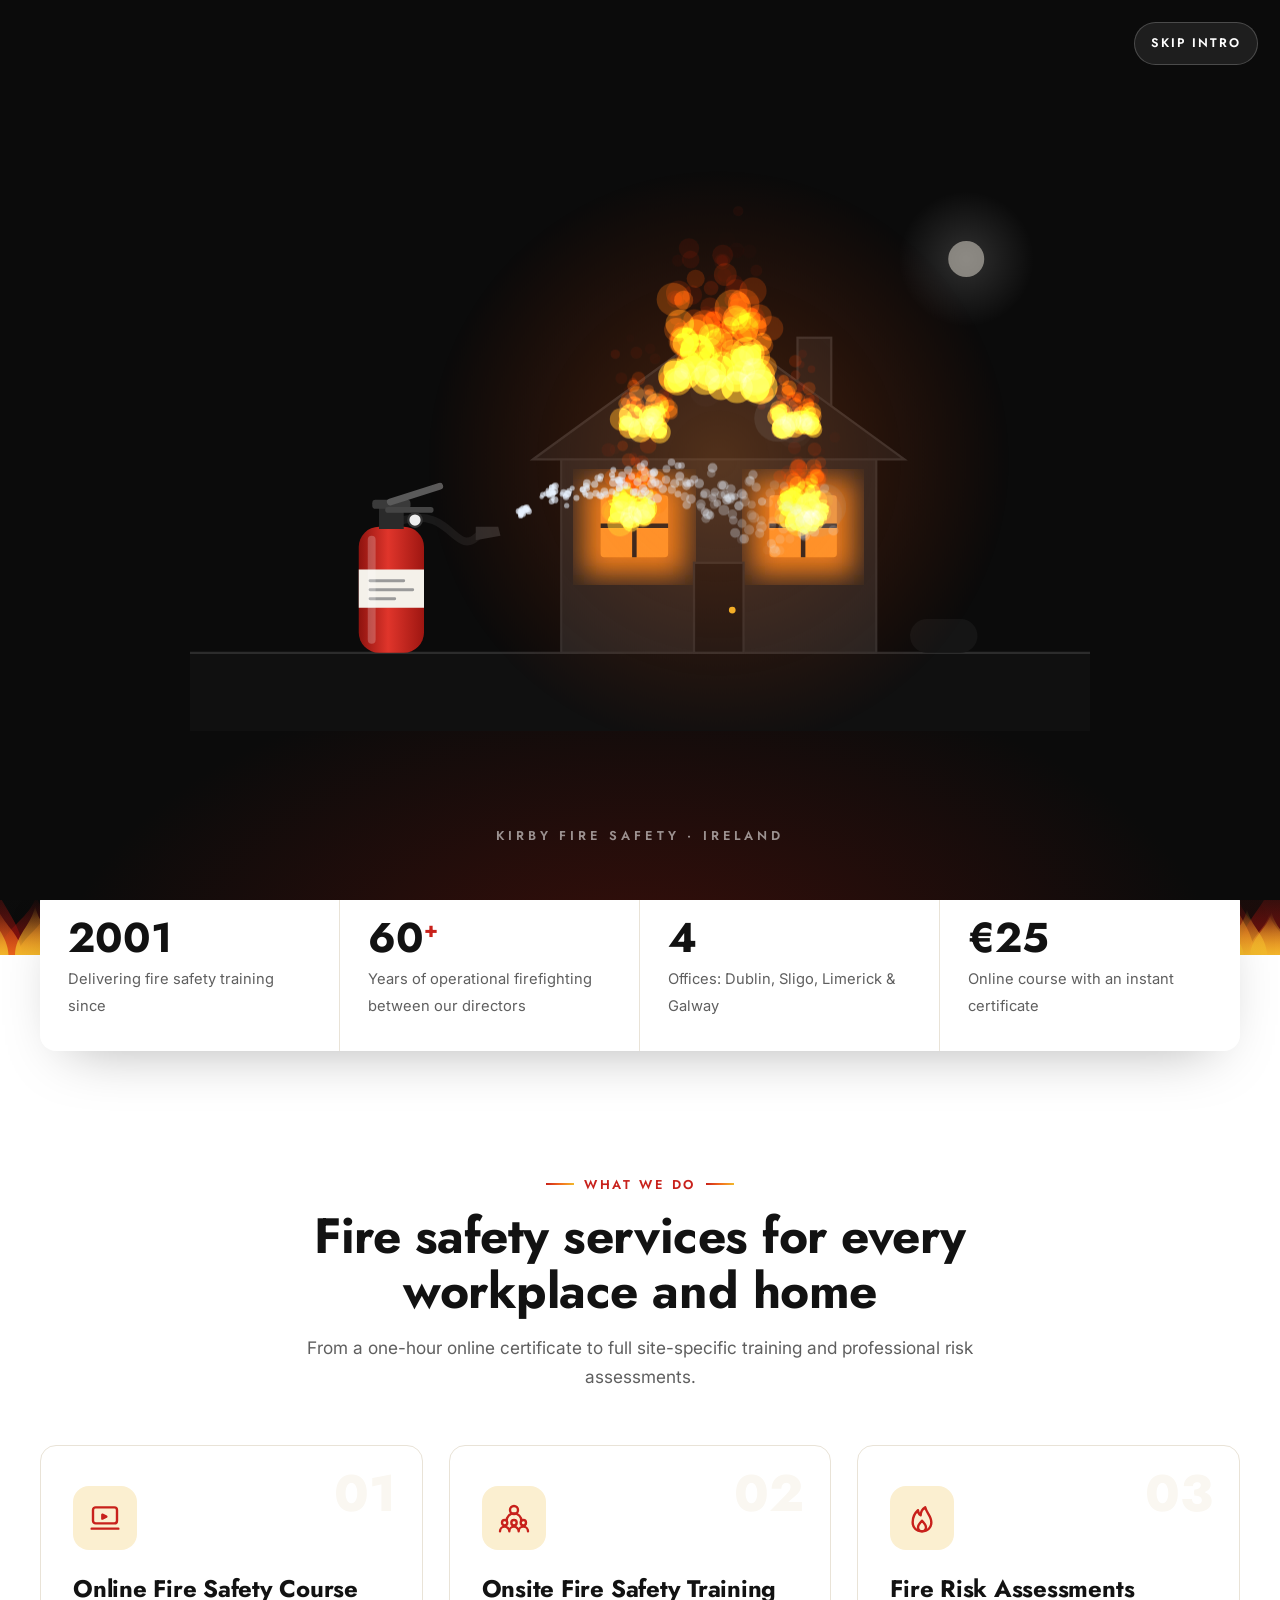
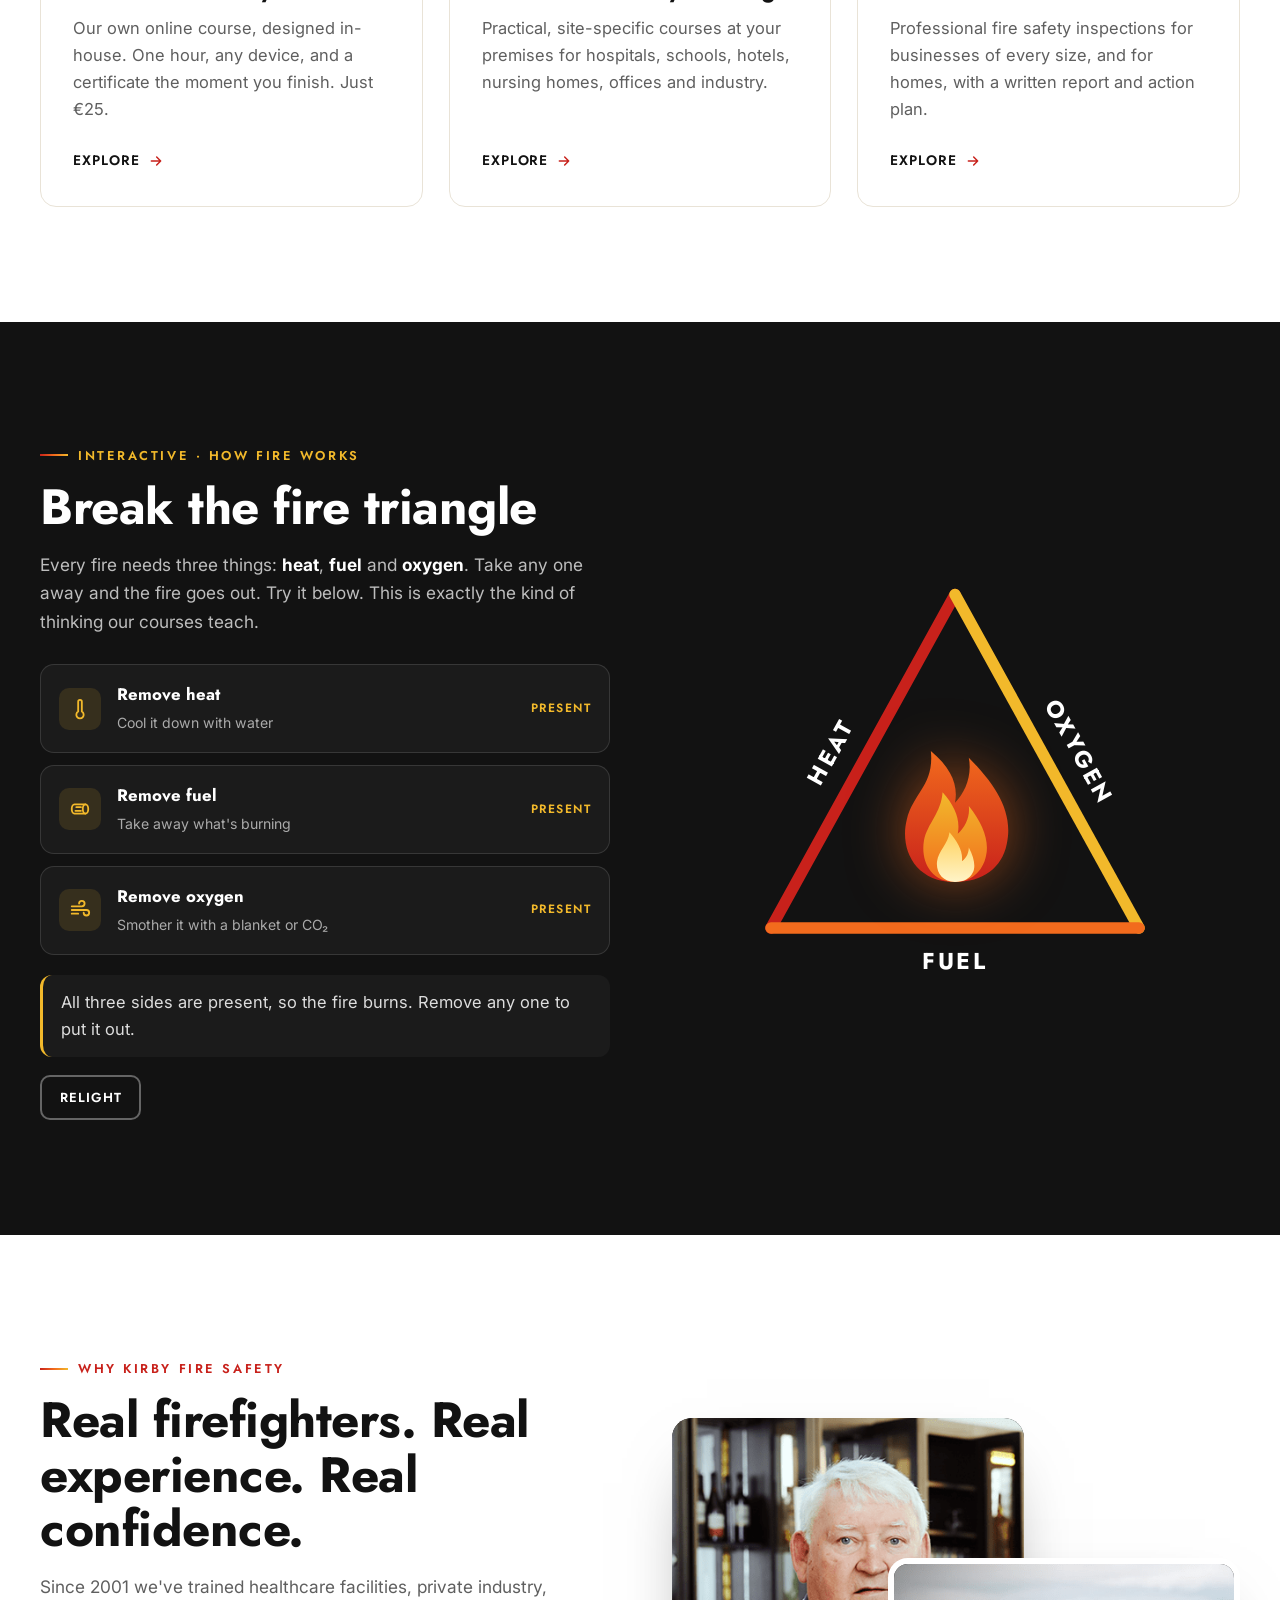
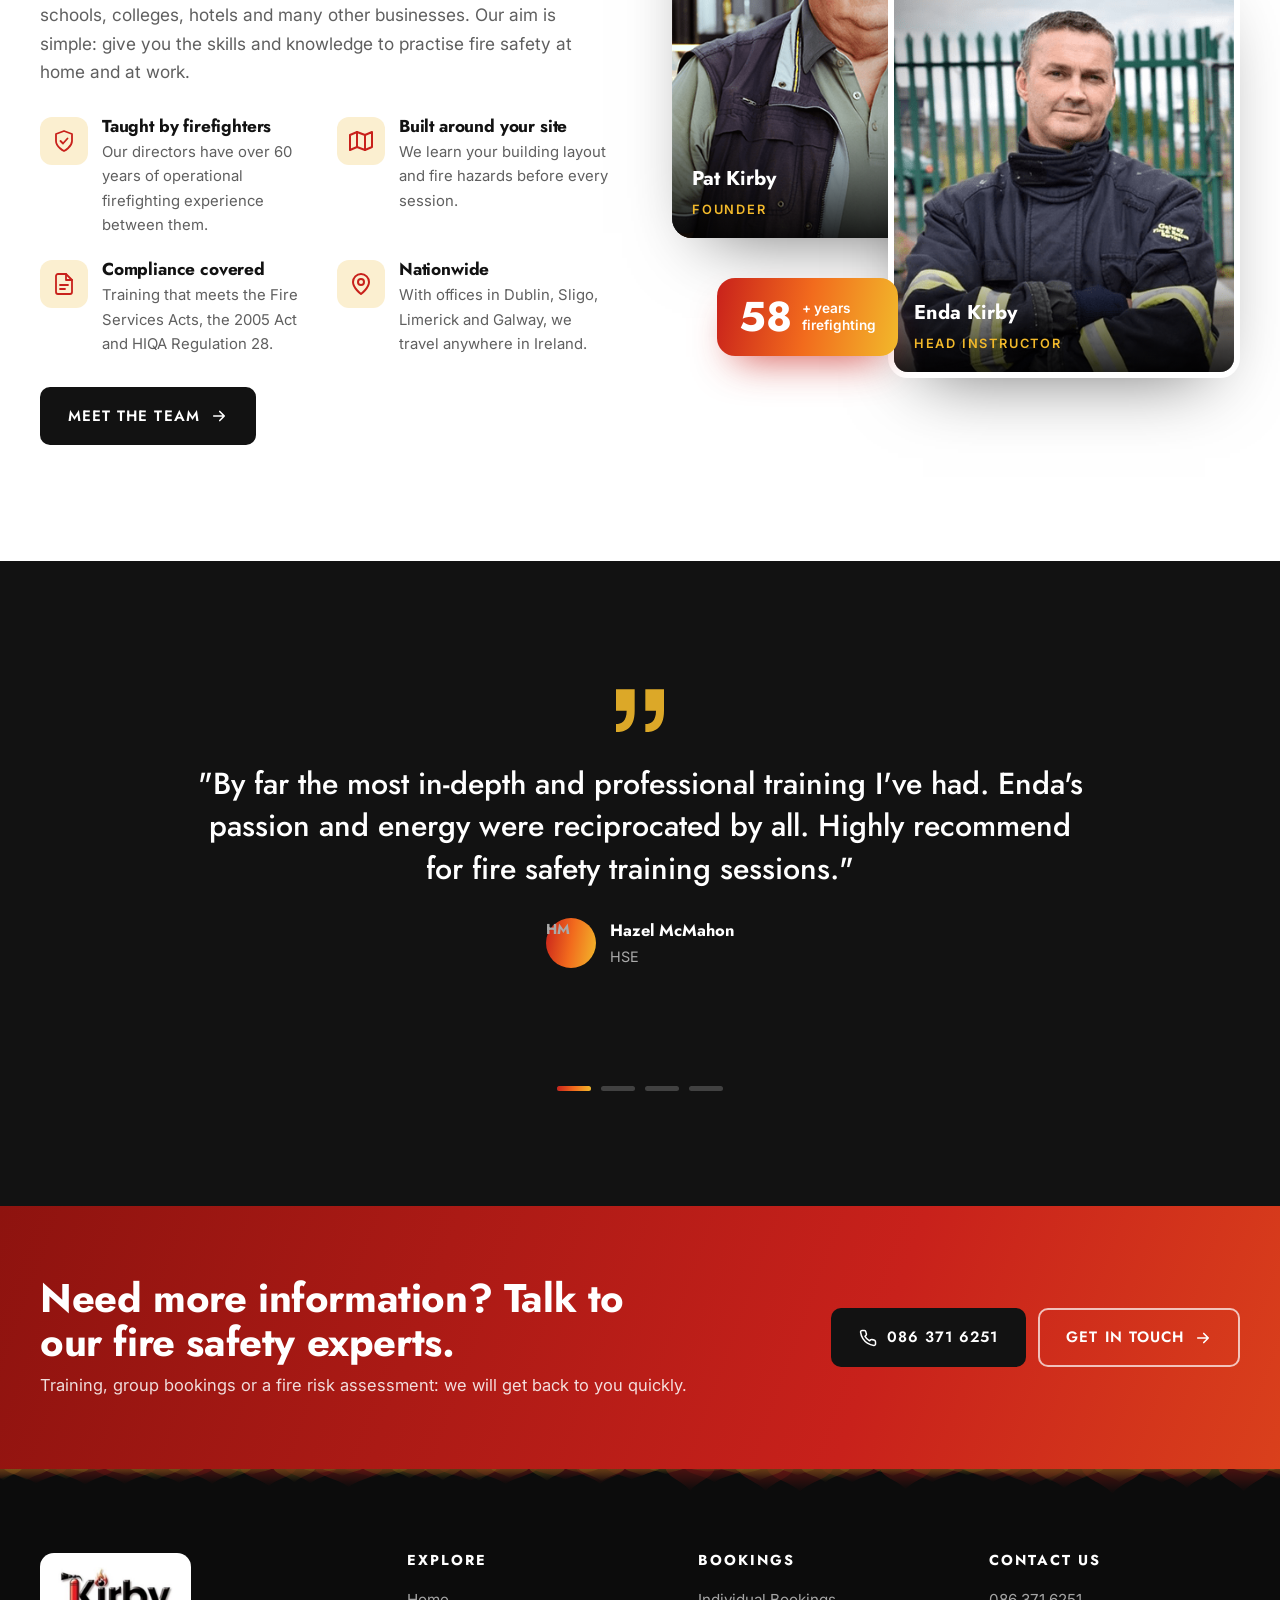
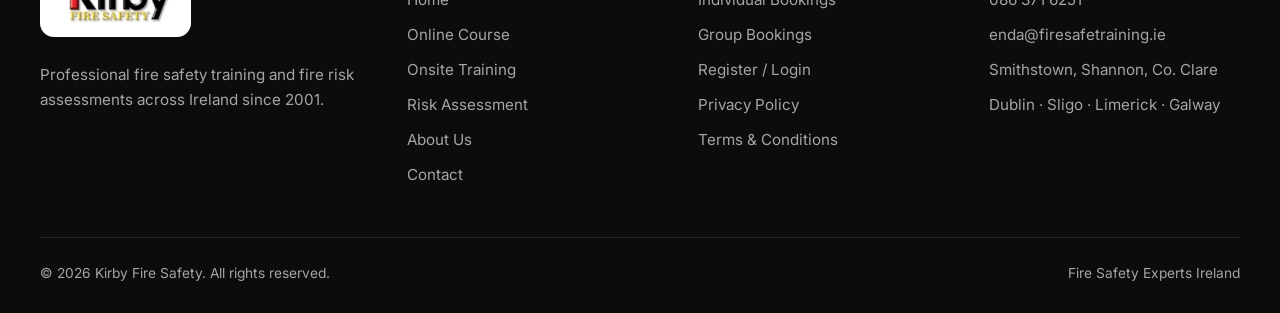
==== commit e0121007: "Rebuild as multi-page site with fire-themed animations - Separate pages: Home, Online Course, Onsite" ====
--- a/index.html
+++ b/index.html
@@ -1,918 +1,321 @@
 <!DOCTYPE html>
-<html lang="en-IE">
+<html lang="en-IE" class="no-js">
 <head>
 <meta charset="UTF-8">
 <meta name="viewport" content="width=device-width, initial-scale=1.0">
-<title>Kirby Fire Safety | Fire Safety Training &amp; Fire Risk Assessment Ireland</title>
-<meta name="description" content="Kirby Fire Safety: Ireland's trusted fire safety experts since 2001. Online fire safety course (€25, certificate on completion), onsite fire warden & evacuation training, and professional fire risk assessments nationwide.">
-<meta name="theme-color" content="#141414">
-<meta property="og:title" content="Kirby Fire Safety | Fire Safety Training Ireland">
-<meta property="og:description" content="Online & onsite fire safety training and fire risk assessments from operational firefighters. Nationwide from Dublin, Sligo, Limerick & Galway.">
+<title>Kirby Fire Safety | Fire Safety Training & Fire Risk Assessment Ireland</title>
+<meta name="description" content="Kirby Fire Safety: Ireland's trusted fire safety experts since 2001. Online fire safety course (€25), onsite fire warden & evacuation training and fire risk assessments nationwide.">
+<meta name="theme-color" content="#121212">
+<meta property="og:title" content="Kirby Fire Safety | Fire Safety Training & Fire Risk Assessment Ireland">
+<meta property="og:description" content="Kirby Fire Safety: Ireland's trusted fire safety experts since 2001. Online fire safety course (€25), onsite fire warden & evacuation training and fire risk assessments nationwide.">
 <meta property="og:type" content="website">
 <meta property="og:image" content="assets/course-poster.jpg">
-<link rel="icon" href="assets/logo.jpg">
+<link rel="icon" href="assets/favicon.svg" type="image/svg+xml">
 <link rel="preconnect" href="https://fonts.googleapis.com">
 <link rel="preconnect" href="https://fonts.gstatic.com" crossorigin>
 <link href="https://fonts.googleapis.com/css2?family=Jost:wght@500;600;700;800&family=Inter:wght@400;500;600&display=swap" rel="stylesheet">
-<script type="application/ld+json">
-{
-  "@context": "https://schema.org",
-  "@type": "LocalBusiness",
-  "name": "Kirby Fire Safety",
-  "url": "https://firesafetraining.ie",
-  "telephone": "+353863716251",
-  "email": "enda@firesafetraining.ie",
-  "foundingDate": "2001",
-  "address": { "@type": "PostalAddress", "streetAddress": "Smithstown", "addressLocality": "Shannon", "addressRegion": "Co. Clare", "addressCountry": "IE" },
-  "areaServed": "Ireland",
-  "description": "Fire safety training, fire warden courses and fire risk assessments across Ireland."
-}
-</script>
-<style>
-:root{
-  --gold:#F2B92B; --gold-soft:#FBEFD0; --red:#C8211B; --red-dark:#9E1611;
-  --ink:#141414; --ink-2:#1E1E1E; --ink-3:#2A2A2A;
-  --text:#2B2B2B; --muted:#626262; --line:#E7E2D8; --paper:#FAF8F4; --white:#fff;
-  --radius:14px; --shadow:0 18px 50px -20px rgba(0,0,0,.25);
-  --head:"Jost",system-ui,sans-serif; --body:"Inter",system-ui,sans-serif;
-}
-*{box-sizing:border-box;margin:0;padding:0}
-html{scroll-behavior:smooth;scroll-padding-top:84px}
-body{font-family:var(--body);color:var(--text);background:var(--white);line-height:1.65;font-size:16.5px;-webkit-font-smoothing:antialiased;overflow-x:hidden}
-img,video{max-width:100%;display:block}
-a{color:inherit}
-h1,h2,h3,h4{font-family:var(--head);color:var(--ink);line-height:1.12;letter-spacing:-.01em}
-.wrap{width:min(1180px,100% - 40px);margin-inline:auto}
-.eyebrow{display:inline-flex;align-items:center;gap:10px;font-family:var(--head);font-weight:600;font-size:.82rem;letter-spacing:.18em;text-transform:uppercase;color:var(--red)}
-.eyebrow::before{content:"";width:28px;height:2px;background:var(--gold)}
-.section{padding:clamp(72px,9vw,120px) 0}
-.section-head{max-width:720px;margin-bottom:52px}
-.section-head h2{font-size:clamp(2rem,4vw,3rem);margin:14px 0 16px}
-.section-head p{color:var(--muted);font-size:1.08rem}
-.center{text-align:center;margin-inline:auto}
-.center .eyebrow::after{content:"";width:28px;height:2px;background:var(--gold)}
-
-/* Buttons */
-.btn{display:inline-flex;align-items:center;justify-content:center;gap:10px;font-family:var(--head);font-weight:600;font-size:.95rem;letter-spacing:.06em;text-transform:uppercase;text-decoration:none;padding:15px 26px;border-radius:8px;border:2px solid transparent;cursor:pointer;transition:transform .2s,background .2s,color .2s,box-shadow .2s}
-.btn svg{width:18px;height:18px}
-.btn-gold{background:var(--gold);color:var(--ink);box-shadow:0 10px 24px -10px rgba(242,185,43,.8)}
-.btn-gold:hover{transform:translateY(-2px);background:#ffc93d}
-.btn-red{background:var(--red);color:#fff}
-.btn-red:hover{background:var(--red-dark);transform:translateY(-2px)}
-.btn-ghost{border-color:rgba(255,255,255,.35);color:#fff}
-.btn-ghost:hover{border-color:var(--gold);color:var(--gold)}
-.btn-dark{background:var(--ink);color:#fff}
-.btn-dark:hover{background:var(--ink-3);transform:translateY(-2px)}
-.btn-outline{border-color:var(--ink);color:var(--ink)}
-.btn-outline:hover{background:var(--ink);color:#fff}
-
-/* Top bar + header */
-.topbar{background:var(--ink);color:#d6d6d6;font-size:.86rem}
-.topbar .wrap{display:flex;justify-content:space-between;align-items:center;gap:16px;padding:9px 0;flex-wrap:wrap}
-.topbar a{text-decoration:none;display:inline-flex;align-items:center;gap:7px}
-.topbar a:hover{color:var(--gold)}
-.topbar svg{width:15px;height:15px;color:var(--gold)}
-.topbar .links{display:flex;gap:22px}
-header.site{position:sticky;top:0;z-index:50;background:rgba(255,255,255,.96);backdrop-filter:blur(10px);border-bottom:1px solid transparent;transition:box-shadow .3s,border-color .3s}
-header.site.scrolled{box-shadow:0 8px 30px -18px rgba(0,0,0,.35);border-color:var(--line)}
-.nav{display:flex;align-items:center;justify-content:space-between;height:78px;gap:24px}
-.brand img{height:58px;width:auto}
-.menu{display:flex;align-items:center;gap:30px;list-style:none}
-.menu a{text-decoration:none;font-family:var(--head);font-weight:600;font-size:.95rem;letter-spacing:.04em;text-transform:uppercase;color:var(--ink);position:relative;padding:6px 0}
-.menu a:not(.btn)::after{content:"";position:absolute;left:0;bottom:0;height:2px;width:0;background:var(--gold);transition:width .25s}
-.menu a:not(.btn):hover::after{width:100%}
-.menu .btn{padding:12px 20px;font-size:.85rem}
-.burger{display:none;background:none;border:0;cursor:pointer;width:44px;height:44px;align-items:center;justify-content:center}
-.burger span,.burger span::before,.burger span::after{display:block;width:26px;height:2.5px;background:var(--ink);border-radius:2px;position:relative;transition:.3s}
-.burger span::before,.burger span::after{content:"";position:absolute;left:0}
-.burger span::before{top:-8px}.burger span::after{top:8px}
-.nav-open .burger span{background:transparent}
-.nav-open .burger span::before{top:0;transform:rotate(45deg)}
-.nav-open .burger span::after{top:0;transform:rotate(-45deg)}
-
-/* Hero */
-.hero{position:relative;background:var(--ink);color:#fff;overflow:hidden;isolation:isolate}
-.hero::before{content:"";position:absolute;inset:0;z-index:-2;background:
-  radial-gradient(900px 520px at 85% 110%,rgba(200,33,27,.55),transparent 60%),
-  radial-gradient(700px 420px at 70% 100%,rgba(242,185,43,.35),transparent 60%),
-  radial-gradient(600px 400px at 10% -10%,rgba(255,255,255,.06),transparent 60%),
-  linear-gradient(180deg,#151515,#0d0d0d)}
-.hero::after{content:"";position:absolute;inset:0;z-index:-1;opacity:.07;background-image:linear-gradient(rgba(255,255,255,.6) 1px,transparent 1px),linear-gradient(90deg,rgba(255,255,255,.6) 1px,transparent 1px);background-size:56px 56px;mask-image:linear-gradient(180deg,#000,transparent 85%)}
-.embers{position:absolute;inset:0;z-index:-1;pointer-events:none}
-.embers i{position:absolute;bottom:-10px;width:4px;height:4px;border-radius:50%;background:var(--gold);box-shadow:0 0 10px 2px rgba(242,140,43,.8);opacity:0;animation:rise linear infinite}
-@keyframes rise{0%{transform:translate(0,0);opacity:0}10%{opacity:.9}100%{transform:translate(var(--dx,30px),-80vh);opacity:0}}
-.hero-grid{display:grid;grid-template-columns:1.15fr .85fr;gap:60px;align-items:center;padding:clamp(70px,10vw,130px) 0 clamp(90px,10vw,140px)}
-.hero h1{color:#fff;font-size:clamp(2.5rem,5.6vw,4.4rem);font-weight:700;margin:20px 0 22px}
-.hero h1 em{font-style:normal;color:var(--gold)}
-.hero .lead{font-size:1.15rem;color:#cfcfcf;max-width:580px;margin-bottom:34px}
-.hero .eyebrow{color:var(--gold)}
-.hero-ctas{display:flex;gap:14px;flex-wrap:wrap}
-.hero-card{background:rgba(255,255,255,.05);border:1px solid rgba(255,255,255,.12);border-radius:20px;padding:30px;backdrop-filter:blur(8px)}
-.price-tag{display:flex;align-items:flex-end;gap:12px;margin-bottom:6px}
-.price-tag strong{font-family:var(--head);font-size:4rem;line-height:1;color:var(--gold)}
-.price-tag span{color:#bdbdbd;font-size:.95rem;padding-bottom:8px}
-.hero-card h3{color:#fff;font-size:1.35rem;margin-bottom:18px}
-.ticks{list-style:none;display:grid;gap:11px;margin-bottom:26px}
-.ticks li{display:flex;gap:12px;align-items:flex-start}
-.ticks svg{flex:none;width:20px;height:20px;color:var(--gold);margin-top:3px}
-.hero-card .ticks li{color:#e0e0e0}
-.hero-card .btn{width:100%}
-
-/* Stats */
-.stats{position:relative;z-index:2;margin-top:-56px}
-.stats-grid{display:grid;grid-template-columns:repeat(4,1fr);background:#fff;border-radius:var(--radius);box-shadow:var(--shadow);overflow:hidden}
-.stat{padding:30px 26px;border-right:1px solid var(--line)}
-.stat:last-child{border-right:0}
-.stat b{display:block;font-family:var(--head);font-size:2.4rem;color:var(--ink);line-height:1}
-.stat b sup{color:var(--red);font-size:1.3rem}
-.stat span{color:var(--muted);font-size:.93rem}
-
-/* Services */
-.services-grid{display:grid;grid-template-columns:repeat(3,1fr);gap:26px}
-.service{position:relative;background:#fff;border:1px solid var(--line);border-radius:var(--radius);padding:38px 32px 34px;transition:transform .3s,box-shadow .3s,border-color .3s;display:flex;flex-direction:column}
-.service:hover{transform:translateY(-6px);box-shadow:var(--shadow);border-color:transparent}
-.service::before{content:"";position:absolute;left:0;top:0;height:4px;width:100%;background:linear-gradient(90deg,var(--red),var(--gold));border-radius:var(--radius) var(--radius) 0 0;transform:scaleX(0);transform-origin:left;transition:transform .35s}
-.service:hover::before{transform:scaleX(1)}
-.icon{width:62px;height:62px;border-radius:14px;background:var(--gold-soft);display:grid;place-items:center;margin-bottom:24px;color:var(--red)}
-.icon svg{width:32px;height:32px}
-.service h3{font-size:1.45rem;margin-bottom:12px}
-.service p{color:var(--muted);margin-bottom:24px;flex:1}
-.link{font-family:var(--head);font-weight:600;letter-spacing:.06em;text-transform:uppercase;font-size:.88rem;text-decoration:none;color:var(--ink);display:inline-flex;align-items:center;gap:8px}
-.link svg{width:16px;height:16px;transition:transform .2s;color:var(--red)}
-.link:hover svg{transform:translateX(4px)}
-
-/* Online course */
-.course{background:var(--paper)}
-.course-grid{display:grid;grid-template-columns:1.2fr .8fr;gap:56px;align-items:start}
-.video-frame{position:relative;border-radius:18px;overflow:hidden;background:#000;box-shadow:0 30px 70px -30px rgba(0,0,0,.55);aspect-ratio:16/9}
-.video-frame video{width:100%;height:100%;object-fit:cover}
-.play{position:absolute;inset:0;display:grid;place-items:center;background:linear-gradient(180deg,rgba(0,0,0,.05),rgba(0,0,0,.35));border:0;cursor:pointer;transition:opacity .3s}
-.play span{width:86px;height:86px;border-radius:50%;background:var(--red);display:grid;place-items:center;box-shadow:0 0 0 12px rgba(200,33,27,.25);transition:transform .25s}
-.play:hover span{transform:scale(1.08)}
-.play svg{width:34px;height:34px;color:#fff;margin-left:5px}
-.play.hidden{opacity:0;pointer-events:none}
-.video-caption{display:flex;align-items:center;gap:10px;margin-top:16px;color:var(--muted);font-size:.93rem}
-.video-caption svg{width:18px;height:18px;color:var(--red)}
-.chips{display:flex;flex-wrap:wrap;gap:10px;margin:22px 0 30px}
-.chip{background:#fff;border:1px solid var(--line);border-radius:999px;padding:8px 16px;font-size:.9rem;font-weight:500;display:inline-flex;align-items:center;gap:8px}
-.chip svg{width:16px;height:16px;color:var(--red)}
-.course-info h2{font-size:clamp(1.9rem,3.4vw,2.6rem);margin:14px 0 14px}
-.course-info .ticks li{color:var(--text)}
-.course-info .ticks svg{color:var(--red)}
-.modules{display:grid;grid-template-columns:repeat(6,1fr);gap:8px;margin:8px 0 6px}
-.modules div{background:var(--ink);color:#fff;border-radius:8px;text-align:center;padding:10px 4px;font-family:var(--head);font-size:.75rem;letter-spacing:.08em;text-transform:uppercase}
-.modules div b{display:block;font-size:1.3rem;color:var(--gold);letter-spacing:0}
-.reg-grid{display:grid;grid-template-columns:1fr 1fr;gap:26px;margin-top:56px}
-.reg{background:#fff;border-radius:var(--radius);padding:34px;border:1px solid var(--line);display:flex;flex-direction:column}
-.reg.featured{background:var(--ink);color:#d9d9d9;border-color:var(--ink)}
-.reg.featured h3{color:#fff}
-.reg .tag{font-family:var(--head);font-weight:600;font-size:.78rem;letter-spacing:.16em;text-transform:uppercase;color:var(--red);margin-bottom:10px}
-.reg.featured .tag{color:var(--gold)}
-.reg h3{font-size:1.5rem;margin-bottom:10px}
-.reg p{margin-bottom:22px;flex:1}
-.reg .actions{display:flex;gap:12px;flex-wrap:wrap}
-.reg.featured .btn-outline{border-color:rgba(255,255,255,.4);color:#fff}
-.reg.featured .btn-outline:hover{background:#fff;color:var(--ink)}
-
-/* Onsite */
-.split{display:grid;grid-template-columns:1fr 1fr;gap:64px;align-items:center}
-.split p+p{margin-top:16px}
-.feature-panel{background:var(--ink);border-radius:20px;padding:40px;color:#ddd;position:relative;overflow:hidden}
-.feature-panel::after{content:"";position:absolute;right:-80px;bottom:-80px;width:260px;height:260px;border-radius:50%;background:radial-gradient(circle,rgba(200,33,27,.55),transparent 70%)}
-.feature-panel h3{color:#fff;font-size:1.3rem;margin-bottom:20px}
-.sector-list{display:grid;grid-template-columns:1fr 1fr;gap:12px;list-style:none;position:relative;z-index:1}
-.sector-list li{display:flex;align-items:center;gap:10px;background:rgba(255,255,255,.06);border:1px solid rgba(255,255,255,.08);padding:12px 14px;border-radius:10px;font-size:.95rem}
-.sector-list svg{width:18px;height:18px;color:var(--gold);flex:none}
-.courses-grid{display:grid;grid-template-columns:repeat(3,1fr);gap:24px;margin-top:64px}
-.ccard{border-radius:var(--radius);overflow:hidden;border:1px solid var(--line);background:#fff;display:flex;flex-direction:column;transition:transform .3s,box-shadow .3s}
-.ccard:hover{transform:translateY(-5px);box-shadow:var(--shadow)}
-.ccard .top{background:linear-gradient(135deg,#1b1b1b,#2b2b2b);padding:28px;color:#fff;position:relative;min-height:150px;display:flex;flex-direction:column;justify-content:flex-end}
-.ccard .top .num{position:absolute;top:18px;right:22px;font-family:var(--head);font-weight:800;font-size:3rem;color:rgba(242,185,43,.25);line-height:1}
-.ccard .top svg{width:38px;height:38px;color:var(--gold);margin-bottom:14px}
-.ccard h3{color:#fff;font-size:1.2rem;text-transform:uppercase;letter-spacing:.02em}
-.ccard .body{padding:24px 28px 28px;flex:1;display:flex;flex-direction:column;gap:18px}
-.ccard .body p{color:var(--muted);flex:1;font-size:.97rem}
-.also{margin-top:28px;display:flex;flex-wrap:wrap;gap:10px;align-items:center;color:var(--muted);font-size:.95rem}
-.also .chip{background:var(--paper)}
-
-/* Compliance */
-.compliance{background:var(--ink);color:#cfcfcf;position:relative;overflow:hidden}
-.compliance::before{content:"";position:absolute;inset:auto -10% -40% auto;width:600px;height:600px;border-radius:50%;background:radial-gradient(circle,rgba(242,185,43,.12),transparent 65%)}
-.compliance h2,.compliance h3{color:#fff}
-.compliance .eyebrow{color:var(--gold)}
-.comp-grid{display:grid;grid-template-columns:1.1fr .9fr;gap:56px;position:relative}
-.comp-grid h2{font-size:clamp(1.9rem,3.6vw,2.7rem);margin:14px 0 18px}
-.law{display:flex;flex-wrap:wrap;gap:10px;margin:22px 0 30px}
-.law span{border:1px solid rgba(242,185,43,.4);color:var(--gold);border-radius:6px;padding:7px 12px;font-size:.88rem;font-weight:500}
-.duty{list-style:none;display:grid;gap:14px;counter-reset:d}
-.duty li{display:flex;gap:16px;align-items:flex-start;background:rgba(255,255,255,.04);border:1px solid rgba(255,255,255,.08);border-radius:12px;padding:16px 18px;counter-increment:d}
-.duty li::before{content:counter(d,decimal-leading-zero);font-family:var(--head);font-weight:700;color:var(--gold);font-size:1.1rem;line-height:1.6}
-.care{background:linear-gradient(160deg,var(--red),var(--red-dark));border-radius:20px;padding:38px;color:#fde9e8;align-self:start}
-.care svg{width:44px;height:44px;color:#fff;margin-bottom:18px}
-.care h3{font-size:1.5rem;margin-bottom:14px}
-.care .badge{display:inline-block;margin-top:22px;background:rgba(0,0,0,.2);border-radius:6px;padding:8px 12px;font-size:.88rem;font-weight:600;color:#fff}
-
-/* Risk assessment */
-.ra-grid{display:grid;grid-template-columns:.9fr 1.1fr;gap:60px;align-items:start}
-.ra-intro h2{font-size:clamp(1.9rem,3.6vw,2.7rem);margin:14px 0 18px}
-.ra-intro p{color:var(--muted);margin-bottom:22px}
-.process{list-style:none;display:grid;gap:0;margin:28px 0 34px;position:relative}
-.process li{display:grid;grid-template-columns:44px 1fr;gap:16px;padding-bottom:22px;position:relative}
-.process li:not(:last-child)::before{content:"";position:absolute;left:21px;top:44px;bottom:0;width:2px;background:var(--line)}
-.process li b{width:44px;height:44px;border-radius:50%;background:var(--gold);color:var(--ink);display:grid;place-items:center;font-family:var(--head);font-size:1.05rem}
-.process li div{padding-top:9px}
-.checks{display:grid;grid-template-columns:1fr 1fr;gap:18px}
-.check{background:var(--paper);border-radius:var(--radius);padding:26px;border:1px solid var(--line);transition:border-color .25s,background .25s}
-.check:hover{border-color:var(--gold);background:#fff}
-.check .icon{width:50px;height:50px;margin-bottom:16px;background:#fff;border:1px solid var(--line)}
-.check .icon svg{width:26px;height:26px}
-.check h4{font-size:1.1rem;margin-bottom:6px}
-.check p{color:var(--muted);font-size:.94rem}
-.equip{display:flex;flex-wrap:wrap;gap:10px;margin-top:22px}
-
-/* About / team */
-.about{background:var(--paper)}
-.about-grid{display:grid;grid-template-columns:1fr 1fr;gap:64px;align-items:center;margin-bottom:80px}
-.about-grid h2{font-size:clamp(1.9rem,3.6vw,2.7rem);margin:14px 0 18px}
-.about-grid p{color:var(--muted)}
-.about-grid p+p{margin-top:14px}
-.offices{display:grid;grid-template-columns:repeat(2,1fr);gap:14px}
-.office{background:#fff;border:1px solid var(--line);border-radius:12px;padding:22px;display:flex;gap:14px;align-items:center}
-.office svg{width:26px;height:26px;color:var(--red);flex:none}
-.office b{font-family:var(--head);font-size:1.15rem;color:var(--ink);display:block;line-height:1.2}
-.office span{font-size:.88rem;color:var(--muted)}
-.office.hq{grid-column:1/-1;background:var(--ink);border-color:var(--ink)}
-.office.hq b{color:#fff}.office.hq span{color:#bbb}.office.hq svg{color:var(--gold)}
-.team{display:grid;grid-template-columns:1fr 1fr;gap:30px}
-.person{background:#fff;border-radius:20px;overflow:hidden;display:grid;grid-template-columns:240px 1fr;border:1px solid var(--line);box-shadow:0 20px 50px -35px rgba(0,0,0,.4)}
-.person .photo{position:relative;background:#ddd}
-.person .photo img{width:100%;height:100%;object-fit:cover;object-position:center top}
-.person .photo::after{content:"";position:absolute;inset:auto 0 0 0;height:6px;background:linear-gradient(90deg,var(--red),var(--gold))}
-.person .info{padding:30px 30px 28px}
-.person .role{font-family:var(--head);font-weight:600;font-size:.8rem;letter-spacing:.16em;text-transform:uppercase;color:var(--red)}
-.person h3{font-size:1.6rem;margin:6px 0 14px}
-.person p{color:var(--muted);font-size:.95rem}
-.person .more{margin-top:14px}
-.person details summary{cursor:pointer;font-family:var(--head);font-weight:600;font-size:.86rem;letter-spacing:.06em;text-transform:uppercase;color:var(--ink);list-style:none;display:inline-flex;align-items:center;gap:6px}
-.person details summary::-webkit-details-marker{display:none}
-.person details summary::after{content:"+";color:var(--red);font-size:1.2rem;line-height:1}
-.person details[open] summary::after{content:"–"}
-.person details p{margin-top:12px}
-.creds{display:flex;flex-wrap:wrap;gap:6px;margin-top:14px}
-.creds span{font-size:.78rem;background:var(--gold-soft);color:#6b4d00;border-radius:4px;padding:4px 8px;font-weight:500}
-
-/* Testimonials */
-.tgrid{display:grid;grid-template-columns:repeat(2,1fr);gap:24px}
-.tcard{background:#fff;border:1px solid var(--line);border-radius:var(--radius);padding:34px;position:relative;display:flex;flex-direction:column}
-.tcard .q{position:absolute;top:22px;right:26px;width:44px;height:44px;color:var(--gold-soft)}
-.stars{display:flex;gap:3px;margin-bottom:14px;color:var(--gold)}
-.stars svg{width:18px;height:18px}
-.tcard blockquote{padding-right:44px;font-size:1.06rem;color:var(--text);flex:1;margin-bottom:22px}
-.who{display:flex;align-items:center;gap:14px;border-top:1px solid var(--line);padding-top:18px}
-.avatar{width:46px;height:46px;border-radius:50%;background:var(--ink);color:var(--gold);display:grid;place-items:center;font-family:var(--head);font-weight:700}
-.who b{display:block;font-family:var(--head);color:var(--ink);font-size:1.02rem}
-.who span{font-size:.88rem;color:var(--muted)}
-
-/* CTA band */
-.band{background:linear-gradient(120deg,var(--gold),#f7cc55);padding:56px 0}
-.band .wrap{display:flex;align-items:center;justify-content:space-between;gap:30px;flex-wrap:wrap}
-.band h2{font-size:clamp(1.6rem,3vw,2.3rem);max-width:640px}
-.band .row{display:flex;gap:12px;flex-wrap:wrap}
-
-/* Contact */
-.contact-grid{display:grid;grid-template-columns:.85fr 1.15fr;gap:56px;align-items:start}
-.contact-grid h2{font-size:clamp(1.9rem,3.6vw,2.7rem);margin:14px 0 16px}
-.contact-grid > div > p{color:var(--muted);margin-bottom:28px}
-.cinfo{display:grid;gap:14px}
-.cinfo a,.cinfo div.ci{display:flex;gap:16px;align-items:center;text-decoration:none;background:var(--paper);border:1px solid var(--line);border-radius:12px;padding:18px 20px;transition:border-color .2s,transform .2s}
-.cinfo a:hover{border-color:var(--gold);transform:translateX(4px)}
-.cinfo .ic{width:46px;height:46px;border-radius:10px;background:var(--ink);display:grid;place-items:center;flex:none}
-.cinfo .ic svg{width:22px;height:22px;color:var(--gold)}
-.cinfo small{display:block;color:var(--muted);font-size:.8rem;text-transform:uppercase;letter-spacing:.1em}
-.cinfo b{font-family:var(--head);font-size:1.12rem;color:var(--ink);word-break:break-word}
-form.card{background:#fff;border:1px solid var(--line);border-radius:20px;padding:38px;box-shadow:var(--shadow)}
-form.card h3{font-size:1.4rem;margin-bottom:6px}
-form.card > p{color:var(--muted);font-size:.95rem;margin-bottom:24px}
-.fields{display:grid;grid-template-columns:1fr 1fr;gap:16px}
-.field{display:flex;flex-direction:column;gap:7px}
-.field.full{grid-column:1/-1}
-.field label{font-size:.85rem;font-weight:600;color:var(--ink)}
-.field input,.field select,.field textarea{font:inherit;font-size:.97rem;padding:13px 14px;border:1.5px solid var(--line);border-radius:10px;background:var(--paper);color:var(--text);transition:border-color .2s,background .2s;width:100%}
-.field input:focus,.field select:focus,.field textarea:focus{outline:none;border-color:var(--gold);background:#fff}
-.field textarea{min-height:130px;resize:vertical}
-form.card .btn{margin-top:22px;width:100%}
-.form-note{font-size:.82rem;color:var(--muted);margin-top:12px;text-align:center}
-
-/* Footer */
-footer{background:#0e0e0e;color:#a9a9a9;padding:72px 0 28px;font-size:.95rem}
-.fgrid{display:grid;grid-template-columns:1.3fr 1fr 1fr 1fr;gap:40px;margin-bottom:50px}
-.flogo{background:#fff;border-radius:12px;padding:14px 18px;display:inline-block;margin-bottom:18px}
-.flogo img{height:56px;width:auto}
-footer h4{color:#fff;font-size:.95rem;letter-spacing:.12em;text-transform:uppercase;margin-bottom:18px}
-footer ul{list-style:none;display:grid;gap:10px}
-footer a{text-decoration:none}
-footer a:hover{color:var(--gold)}
-.fbottom{border-top:1px solid #262626;padding-top:24px;display:flex;justify-content:space-between;gap:16px;flex-wrap:wrap;font-size:.86rem}
-
-/* Floating */
-.to-top{position:fixed;right:20px;bottom:20px;width:50px;height:50px;border-radius:12px;background:var(--gold);color:var(--ink);border:0;display:grid;place-items:center;cursor:pointer;box-shadow:0 10px 25px -8px rgba(0,0,0,.4);opacity:0;transform:translateY(16px);pointer-events:none;transition:.3s;z-index:40}
-.to-top.show{opacity:1;transform:none;pointer-events:auto}
-.to-top svg{width:22px;height:22px}
-.call-fab{display:none}
-
-/* Reveal */
-.reveal{opacity:0;transform:translateY(26px);transition:opacity .8s ease,transform .8s ease}
-.reveal.in{opacity:1;transform:none}
-@media (prefers-reduced-motion:reduce){.reveal{opacity:1;transform:none}.embers{display:none}html{scroll-behavior:auto}}
-
-/* Responsive */
-@media (max-width:1024px){
-  .hero-grid,.course-grid,.split,.comp-grid,.ra-grid,.about-grid,.contact-grid{grid-template-columns:1fr;gap:44px}
-  .services-grid,.courses-grid{grid-template-columns:1fr 1fr}
-  .team{grid-template-columns:1fr}
-  .stats-grid{grid-template-columns:1fr 1fr}
-  .stat:nth-child(2){border-right:0}
-  .stat:nth-child(-n+2){border-bottom:1px solid var(--line)}
-  .fgrid{grid-template-columns:1fr 1fr}
-}
-@media (max-width:880px){
-  .burger{display:flex}
-  .menu{position:fixed;inset:78px 0 auto 0;flex-direction:column;align-items:stretch;gap:0;background:#fff;padding:10px 20px 24px;border-bottom:1px solid var(--line);box-shadow:0 20px 40px -20px rgba(0,0,0,.3);transform:translateY(-12px);opacity:0;pointer-events:none;transition:.25s}
-  .nav-open .menu{transform:none;opacity:1;pointer-events:auto}
-  .menu li{border-bottom:1px solid var(--line)}
-  .menu li:last-child{border:0;padding-top:16px}
-  .menu a{display:block;padding:16px 0}
-  .menu .btn{display:flex}
-  .topbar .links .hide-sm{display:none}
-}
-@media (max-width:680px){
-  body{font-size:16px}
-  .services-grid,.courses-grid,.reg-grid,.tgrid,.checks,.fields,.sector-list,.fgrid{grid-template-columns:1fr}
-  .person{grid-template-columns:1fr}
-  .person .photo{height:340px}
-  .modules{grid-template-columns:repeat(3,1fr)}
-  .hero-card,.reg,form.card,.feature-panel,.care{padding:26px}
-  .topbar .wrap{justify-content:center}
-  .topbar .tagline{display:none}
-  .brand img{height:46px}
-  .stats{margin-top:-40px}
-  .stat{padding:22px 18px}
-  .stat b{font-size:2rem}
-  .call-fab{display:grid;position:fixed;left:20px;bottom:20px;width:54px;height:54px;border-radius:50%;background:var(--red);color:#fff;place-items:center;z-index:40;box-shadow:0 10px 25px -8px rgba(200,33,27,.7)}
-  .call-fab svg{width:24px;height:24px}
-  .call-fab{opacity:0;transform:translateY(16px);pointer-events:none;transition:.3s}
-  .call-fab.show{opacity:1;transform:none;pointer-events:auto}
-}
-</style>
+<link rel="stylesheet" href="assets/css/style.css">
+<script>(function(){var d=document.documentElement;d.classList.remove('no-js');var s;try{s=sessionStorage.getItem('kfs-intro')}catch(e){}d.classList.add(!s&&!matchMedia('(prefers-reduced-motion: reduce)').matches?'has-intro':'no-intro');})();</script>
 </head>
 <body>
-
-<!-- SVG icon sprite -->
-<svg width="0" height="0" style="position:absolute" aria-hidden="true">
-  <defs>
-    <symbol id="i-phone" viewBox="0 0 24 24" fill="none" stroke="currentColor" stroke-width="2" stroke-linecap="round" stroke-linejoin="round"><path d="M22 16.9v3a2 2 0 0 1-2.2 2 19.8 19.8 0 0 1-8.6-3.1 19.5 19.5 0 0 1-6-6A19.8 19.8 0 0 1 2.1 4.2 2 2 0 0 1 4.1 2h3a2 2 0 0 1 2 1.7c.1.9.4 1.8.7 2.7a2 2 0 0 1-.5 2.1L8 9.8a16 16 0 0 0 6 6l1.3-1.3a2 2 0 0 1 2.1-.4c.9.3 1.8.6 2.7.7a2 2 0 0 1 1.7 2z"/></symbol>
-    <symbol id="i-mail" viewBox="0 0 24 24" fill="none" stroke="currentColor" stroke-width="2" stroke-linecap="round" stroke-linejoin="round"><rect x="2" y="4" width="20" height="16" rx="2"/><path d="m22 7-10 6L2 7"/></symbol>
-    <symbol id="i-pin" viewBox="0 0 24 24" fill="none" stroke="currentColor" stroke-width="2" stroke-linecap="round" stroke-linejoin="round"><path d="M20 10c0 6-8 12-8 12S4 16 4 10a8 8 0 0 1 16 0z"/><circle cx="12" cy="10" r="3"/></symbol>
-    <symbol id="i-check" viewBox="0 0 24 24" fill="none" stroke="currentColor" stroke-width="2.4" stroke-linecap="round" stroke-linejoin="round"><circle cx="12" cy="12" r="10" stroke-width="2"/><path d="m8 12.5 2.5 2.5L16 9.5"/></symbol>
-    <symbol id="i-arrow" viewBox="0 0 24 24" fill="none" stroke="currentColor" stroke-width="2.2" stroke-linecap="round" stroke-linejoin="round"><path d="M5 12h14M13 6l6 6-6 6"/></symbol>
-    <symbol id="i-up" viewBox="0 0 24 24" fill="none" stroke="currentColor" stroke-width="2.6" stroke-linecap="round" stroke-linejoin="round"><path d="M12 19V5M5 12l7-7 7 7"/></symbol>
-    <symbol id="i-play" viewBox="0 0 24 24" fill="currentColor"><path d="M7 4.5v15a1 1 0 0 0 1.5.9l12-7.5a1 1 0 0 0 0-1.8l-12-7.5A1 1 0 0 0 7 4.5z"/></symbol>
-    <symbol id="i-laptop" viewBox="0 0 24 24" fill="none" stroke="currentColor" stroke-width="1.8" stroke-linecap="round" stroke-linejoin="round"><rect x="3" y="4" width="18" height="12" rx="2"/><path d="M2 20h20M10 9.5v3l3-1.5z"/></symbol>
-    <symbol id="i-group" viewBox="0 0 24 24" fill="none" stroke="currentColor" stroke-width="1.8" stroke-linecap="round" stroke-linejoin="round"><circle cx="12" cy="6" r="3"/><path d="M6.5 14a5.5 5.5 0 0 1 11 0"/><circle cx="5" cy="15.5" r="2"/><circle cx="12" cy="15.5" r="2"/><circle cx="19" cy="15.5" r="2"/><path d="M1.5 22a3.5 3.5 0 0 1 7 0M8.5 22a3.5 3.5 0 0 1 7 0M15.5 22a3.5 3.5 0 0 1 7 0"/></symbol>
-    <symbol id="i-flame" viewBox="0 0 24 24" fill="none" stroke="currentColor" stroke-width="1.8" stroke-linecap="round" stroke-linejoin="round"><path d="M12 22c4.4 0 7-2.9 7-6.8 0-4.6-3.6-7-4.6-11.2-2 1.3-3.4 3.5-3.4 6-1.3-.8-2-2.3-2-3.8C7 8 5 10.8 5 15.2 5 19.1 7.6 22 12 22z"/><path d="M12 22c-1.7 0-3-1.2-3-3 0-2 1.5-3 3-5 1.5 2 3 3 3 5 0 1.8-1.3 3-3 3z"/></symbol>
-    <symbol id="i-clip" viewBox="0 0 24 24" fill="none" stroke="currentColor" stroke-width="1.8" stroke-linecap="round" stroke-linejoin="round"><rect x="5" y="4" width="14" height="18" rx="2"/><path d="M9 2h6v4H9zM8.5 12l2 2 4-4M8.5 18h7"/></symbol>
-    <symbol id="i-exit" viewBox="0 0 24 24" fill="none" stroke="currentColor" stroke-width="1.8" stroke-linecap="round" stroke-linejoin="round"><path d="M14 3h6v18h-6"/><circle cx="8" cy="5" r="1.6"/><path d="m5 21 2.5-6 2.5 2v4M7.5 15l1-5 3 2.5 2 .5M8.5 10 6 11l-1 3"/></symbol>
-    <symbol id="i-shield" viewBox="0 0 24 24" fill="none" stroke="currentColor" stroke-width="1.8" stroke-linecap="round" stroke-linejoin="round"><path d="M12 22s8-4 8-10V5l-8-3-8 3v7c0 6 8 10 8 10z"/><path d="m8.5 12 2.5 2.5 4.5-5"/></symbol>
-    <symbol id="i-warden" viewBox="0 0 24 24" fill="none" stroke="currentColor" stroke-width="1.8" stroke-linecap="round" stroke-linejoin="round"><circle cx="12" cy="6" r="3.2"/><path d="M5 22v-4a7 7 0 0 1 14 0v4"/><path d="M9 13.5 12 22l3-8.5"/><path d="M7.5 4.5c1.5-2.5 7.5-2.5 9 0"/></symbol>
-    <symbol id="i-heart" viewBox="0 0 24 24" fill="none" stroke="currentColor" stroke-width="1.8" stroke-linecap="round" stroke-linejoin="round"><path d="M19.5 13.5 12 21l-7.5-7.5A5 5 0 0 1 12 6.5a5 5 0 0 1 7.5 7z"/><path d="M12 10v6M9 13h6"/></symbol>
-    <symbol id="i-alarm" viewBox="0 0 24 24" fill="none" stroke="currentColor" stroke-width="1.8" stroke-linecap="round" stroke-linejoin="round"><circle cx="12" cy="13" r="7"/><circle cx="12" cy="13" r="2.5"/><path d="M5 4 2.5 6.5M19 4l2.5 2.5"/></symbol>
-    <symbol id="i-ext" viewBox="0 0 24 24" fill="none" stroke="currentColor" stroke-width="1.8" stroke-linecap="round" stroke-linejoin="round"><rect x="7" y="8" width="8" height="14" rx="3"/><path d="M9 8V5h4v3M13 5h3l3-2M11 5V3"/></symbol>
-    <symbol id="i-door" viewBox="0 0 24 24" fill="none" stroke="currentColor" stroke-width="1.8" stroke-linecap="round" stroke-linejoin="round"><path d="M4 22h16M6 22V3h12v19"/><circle cx="14.5" cy="12.5" r="1"/></symbol>
-    <symbol id="i-sign" viewBox="0 0 24 24" fill="none" stroke="currentColor" stroke-width="1.8" stroke-linecap="round" stroke-linejoin="round"><rect x="2" y="6" width="20" height="12" rx="2"/><path d="m14 9 3 3-3 3M17 12H7"/></symbol>
-    <symbol id="i-bolt" viewBox="0 0 24 24" fill="none" stroke="currentColor" stroke-width="1.8" stroke-linecap="round" stroke-linejoin="round"><path d="M13 2 4 14h7l-1 8 9-12h-7z"/></symbol>
-    <symbol id="i-doc" viewBox="0 0 24 24" fill="none" stroke="currentColor" stroke-width="1.8" stroke-linecap="round" stroke-linejoin="round"><path d="M14 2H6a2 2 0 0 0-2 2v16a2 2 0 0 0 2 2h12a2 2 0 0 0 2-2V8z"/><path d="M14 2v6h6M8 13h8M8 17h5"/></symbol>
-    <symbol id="i-clock" viewBox="0 0 24 24" fill="none" stroke="currentColor" stroke-width="2" stroke-linecap="round" stroke-linejoin="round"><circle cx="12" cy="12" r="10"/><path d="M12 6v6l4 2"/></symbol>
-    <symbol id="i-device" viewBox="0 0 24 24" fill="none" stroke="currentColor" stroke-width="2" stroke-linecap="round" stroke-linejoin="round"><rect x="5" y="2" width="14" height="20" rx="2"/><path d="M11 18h2"/></symbol>
-    <symbol id="i-award" viewBox="0 0 24 24" fill="none" stroke="currentColor" stroke-width="2" stroke-linecap="round" stroke-linejoin="round"><circle cx="12" cy="9" r="6"/><path d="m8.2 13.8-1.7 8.2 5.5-3 5.5 3-1.7-8.2"/></symbol>
-    <symbol id="i-pause" viewBox="0 0 24 24" fill="none" stroke="currentColor" stroke-width="2" stroke-linecap="round" stroke-linejoin="round"><circle cx="12" cy="12" r="10"/><path d="M10 9v6M14 9v6"/></symbol>
-    <symbol id="i-star" viewBox="0 0 24 24" fill="currentColor"><path d="m12 2 3.1 6.3 6.9 1-5 4.9 1.2 6.8L12 17.8 5.8 21l1.2-6.8-5-4.9 6.9-1z"/></symbol>
-    <symbol id="i-quote" viewBox="0 0 24 24" fill="currentColor"><path d="M3 21c3 0 7-1 7-8V5H3v8h4c0 4-2 5-4 5zm11 0c3 0 7-1 7-8V5h-7v8h4c0 4-2 5-4 5z"/></symbol>
-    <symbol id="i-building" viewBox="0 0 24 24" fill="none" stroke="currentColor" stroke-width="2" stroke-linecap="round" stroke-linejoin="round"><path d="M3 22h18M6 22V4h12v18M10 8h4M10 12h4M10 16h4"/></symbol>
-  </defs>
-</svg>
-
-<div class="topbar">
-  <div class="wrap">
-    <span class="tagline">Ireland's fire safety experts since 2001</span>
-    <div class="links">
-      <a href="tel:+353863716251"><svg><use href="#i-phone"/></svg>086 371 6251</a>
-      <a href="mailto:enda@firesafetraining.ie" class="hide-sm"><svg><use href="#i-mail"/></svg>enda@firesafetraining.ie</a>
-    </div>
-  </div>
+<div class="curtain" aria-hidden="true"><i></i><i></i><i></i><i></i><i></i></div>
+<svg width="0" height="0" style="position:absolute" aria-hidden="true"><defs>
+<symbol id="i-phone" viewBox="0 0 24 24" fill="none" stroke="currentColor" stroke-width="2" stroke-linecap="round" stroke-linejoin="round"><path d="M22 16.9v3a2 2 0 0 1-2.2 2 19.8 19.8 0 0 1-8.6-3.1 19.5 19.5 0 0 1-6-6A19.8 19.8 0 0 1 2.1 4.2 2 2 0 0 1 4.1 2h3a2 2 0 0 1 2 1.7c.1.9.4 1.8.7 2.7a2 2 0 0 1-.5 2.1L8 9.8a16 16 0 0 0 6 6l1.3-1.3a2 2 0 0 1 2.1-.4c.9.3 1.8.6 2.7.7a2 2 0 0 1 1.7 2z"/></symbol>
+<symbol id="i-mail" viewBox="0 0 24 24" fill="none" stroke="currentColor" stroke-width="2" stroke-linecap="round" stroke-linejoin="round"><rect x="2" y="4" width="20" height="16" rx="2"/><path d="m22 7-10 6L2 7"/></symbol>
+<symbol id="i-pin" viewBox="0 0 24 24" fill="none" stroke="currentColor" stroke-width="2" stroke-linecap="round" stroke-linejoin="round"><path d="M20 10c0 6-8 12-8 12S4 16 4 10a8 8 0 0 1 16 0z"/><circle cx="12" cy="10" r="3"/></symbol>
+<symbol id="i-check" viewBox="0 0 24 24" fill="none" stroke="currentColor" stroke-width="2.4" stroke-linecap="round" stroke-linejoin="round"><circle cx="12" cy="12" r="10" stroke-width="2"/><path d="m8 12.5 2.5 2.5L16 9.5"/></symbol>
+<symbol id="i-tick" viewBox="0 0 24 24" fill="none" stroke="currentColor" stroke-width="3.2" stroke-linecap="round" stroke-linejoin="round"><path d="m5 12.5 4.5 4.5L19 7.5"/></symbol>
+<symbol id="i-arrow" viewBox="0 0 24 24" fill="none" stroke="currentColor" stroke-width="2.2" stroke-linecap="round" stroke-linejoin="round"><path d="M5 12h14M13 6l6 6-6 6"/></symbol>
+<symbol id="i-chev" viewBox="0 0 24 24" fill="none" stroke="currentColor" stroke-width="2.2" stroke-linecap="round" stroke-linejoin="round"><path d="m9 6 6 6-6 6"/></symbol>
+<symbol id="i-up" viewBox="0 0 24 24" fill="none" stroke="currentColor" stroke-width="2.6" stroke-linecap="round" stroke-linejoin="round"><path d="M12 19V5M5 12l7-7 7 7"/></symbol>
+<symbol id="i-play" viewBox="0 0 24 24" fill="currentColor"><path d="M7 4.5v15a1 1 0 0 0 1.5.9l12-7.5a1 1 0 0 0 0-1.8l-12-7.5A1 1 0 0 0 7 4.5z"/></symbol>
+<symbol id="i-laptop" viewBox="0 0 24 24" fill="none" stroke="currentColor" stroke-width="1.8" stroke-linecap="round" stroke-linejoin="round"><rect x="3" y="4" width="18" height="12" rx="2"/><path d="M2 20h20M10 9.5v3l3-1.5z"/></symbol>
+<symbol id="i-group" viewBox="0 0 24 24" fill="none" stroke="currentColor" stroke-width="1.8" stroke-linecap="round" stroke-linejoin="round"><circle cx="12" cy="6" r="3"/><path d="M6.5 14a5.5 5.5 0 0 1 11 0"/><circle cx="5" cy="15.5" r="2"/><circle cx="12" cy="15.5" r="2"/><circle cx="19" cy="15.5" r="2"/><path d="M1.5 22a3.5 3.5 0 0 1 7 0M8.5 22a3.5 3.5 0 0 1 7 0M15.5 22a3.5 3.5 0 0 1 7 0"/></symbol>
+<symbol id="i-flame" viewBox="0 0 24 24" fill="none" stroke="currentColor" stroke-width="1.8" stroke-linecap="round" stroke-linejoin="round"><path d="M12 22c4.4 0 7-2.9 7-6.8 0-4.6-3.6-7-4.6-11.2-2 1.3-3.4 3.5-3.4 6-1.3-.8-2-2.3-2-3.8C7 8 5 10.8 5 15.2 5 19.1 7.6 22 12 22z"/><path d="M12 22c-1.7 0-3-1.2-3-3 0-2 1.5-3 3-5 1.5 2 3 3 3 5 0 1.8-1.3 3-3 3z"/></symbol>
+<symbol id="i-exit" viewBox="0 0 24 24" fill="none" stroke="currentColor" stroke-width="1.8" stroke-linecap="round" stroke-linejoin="round"><path d="M14 3h6v18h-6"/><circle cx="8" cy="5" r="1.6"/><path d="m5 21 2.5-6 2.5 2v4M7.5 15l1-5 3 2.5 2 .5M8.5 10 6 11l-1 3"/></symbol>
+<symbol id="i-shield" viewBox="0 0 24 24" fill="none" stroke="currentColor" stroke-width="1.8" stroke-linecap="round" stroke-linejoin="round"><path d="M12 22s8-4 8-10V5l-8-3-8 3v7c0 6 8 10 8 10z"/><path d="m8.5 12 2.5 2.5 4.5-5"/></symbol>
+<symbol id="i-warden" viewBox="0 0 24 24" fill="none" stroke="currentColor" stroke-width="1.8" stroke-linecap="round" stroke-linejoin="round"><circle cx="12" cy="6" r="3.2"/><path d="M5 22v-4a7 7 0 0 1 14 0v4"/><path d="M9 13.5 12 22l3-8.5"/><path d="M7.5 4.5c1.5-2.5 7.5-2.5 9 0"/></symbol>
+<symbol id="i-heart" viewBox="0 0 24 24" fill="none" stroke="currentColor" stroke-width="1.8" stroke-linecap="round" stroke-linejoin="round"><path d="M19.5 13.5 12 21l-7.5-7.5A5 5 0 0 1 12 6.5a5 5 0 0 1 7.5 7z"/><path d="M12 10v6M9 13h6"/></symbol>
+<symbol id="i-alarm" viewBox="0 0 24 24" fill="none" stroke="currentColor" stroke-width="1.8" stroke-linecap="round" stroke-linejoin="round"><circle cx="12" cy="13" r="7"/><circle cx="12" cy="13" r="2.5"/><path d="M5 4 2.5 6.5M19 4l2.5 2.5"/></symbol>
+<symbol id="i-ext" viewBox="0 0 24 24" fill="none" stroke="currentColor" stroke-width="1.8" stroke-linecap="round" stroke-linejoin="round"><rect x="7" y="8" width="8" height="14" rx="3"/><path d="M9 8V5h4v3M13 5h3l3-2M11 5V3"/></symbol>
+<symbol id="i-door" viewBox="0 0 24 24" fill="none" stroke="currentColor" stroke-width="1.8" stroke-linecap="round" stroke-linejoin="round"><path d="M4 22h16M6 22V3h12v19"/><circle cx="14.5" cy="12.5" r="1"/></symbol>
+<symbol id="i-sign" viewBox="0 0 24 24" fill="none" stroke="currentColor" stroke-width="1.8" stroke-linecap="round" stroke-linejoin="round"><rect x="2" y="6" width="20" height="12" rx="2"/><path d="m14 9 3 3-3 3M17 12H7"/></symbol>
+<symbol id="i-bolt" viewBox="0 0 24 24" fill="none" stroke="currentColor" stroke-width="1.8" stroke-linecap="round" stroke-linejoin="round"><path d="M13 2 4 14h7l-1 8 9-12h-7z"/></symbol>
+<symbol id="i-doc" viewBox="0 0 24 24" fill="none" stroke="currentColor" stroke-width="1.8" stroke-linecap="round" stroke-linejoin="round"><path d="M14 2H6a2 2 0 0 0-2 2v16a2 2 0 0 0 2 2h12a2 2 0 0 0 2-2V8z"/><path d="M14 2v6h6M8 13h8M8 17h5"/></symbol>
+<symbol id="i-clock" viewBox="0 0 24 24" fill="none" stroke="currentColor" stroke-width="2" stroke-linecap="round" stroke-linejoin="round"><circle cx="12" cy="12" r="10"/><path d="M12 6v6l4 2"/></symbol>
+<symbol id="i-device" viewBox="0 0 24 24" fill="none" stroke="currentColor" stroke-width="2" stroke-linecap="round" stroke-linejoin="round"><rect x="5" y="2" width="14" height="20" rx="2"/><path d="M11 18h2"/></symbol>
+<symbol id="i-award" viewBox="0 0 24 24" fill="none" stroke="currentColor" stroke-width="2" stroke-linecap="round" stroke-linejoin="round"><circle cx="12" cy="9" r="6"/><path d="m8.2 13.8-1.7 8.2 5.5-3 5.5 3-1.7-8.2"/></symbol>
+<symbol id="i-pause" viewBox="0 0 24 24" fill="none" stroke="currentColor" stroke-width="2" stroke-linecap="round" stroke-linejoin="round"><circle cx="12" cy="12" r="10"/><path d="M10 9v6M14 9v6"/></symbol>
+<symbol id="i-quote" viewBox="0 0 24 24" fill="currentColor"><path d="M3 21c3 0 7-1 7-8V5H3v8h4c0 4-2 5-4 5zm11 0c3 0 7-1 7-8V5h-7v8h4c0 4-2 5-4 5z"/></symbol>
+<symbol id="i-building" viewBox="0 0 24 24" fill="none" stroke="currentColor" stroke-width="2" stroke-linecap="round" stroke-linejoin="round"><path d="M3 22h18M6 22V4h12v18M10 8h4M10 12h4M10 16h4"/></symbol>
+<symbol id="i-home" viewBox="0 0 24 24" fill="none" stroke="currentColor" stroke-width="2" stroke-linecap="round" stroke-linejoin="round"><path d="m3 10 9-7 9 7v11a1 1 0 0 1-1 1h-5v-7H9v7H4a1 1 0 0 1-1-1z"/></symbol>
+<symbol id="i-therm" viewBox="0 0 24 24" fill="none" stroke="currentColor" stroke-width="2" stroke-linecap="round" stroke-linejoin="round"><path d="M14 14.8V4a2 2 0 0 0-4 0v10.8a4 4 0 1 0 4 0z"/></symbol>
+<symbol id="i-log" viewBox="0 0 24 24" fill="none" stroke="currentColor" stroke-width="2" stroke-linecap="round" stroke-linejoin="round"><ellipse cx="18" cy="12" rx="3" ry="5"/><path d="M18 7H6a3 5 0 0 0 0 10h12"/><path d="M8 10h5M7 14h6"/></symbol>
+<symbol id="i-wind" viewBox="0 0 24 24" fill="none" stroke="currentColor" stroke-width="2" stroke-linecap="round" stroke-linejoin="round"><path d="M3 8h11a3 3 0 1 0-3-3M3 12h16a3 3 0 1 1-3 3M3 16h7"/></symbol>
+<symbol id="i-map" viewBox="0 0 24 24" fill="none" stroke="currentColor" stroke-width="2" stroke-linecap="round" stroke-linejoin="round"><path d="m1 6 7-3 8 3 7-3v15l-7 3-8-3-7 3z"/><path d="M8 3v15M16 6v15"/></symbol>
+<symbol id="i-target" viewBox="0 0 24 24" fill="none" stroke="currentColor" stroke-width="2" stroke-linecap="round" stroke-linejoin="round"><circle cx="12" cy="12" r="10"/><circle cx="12" cy="12" r="6"/><circle cx="12" cy="12" r="2"/></symbol>
+<symbol id="i-alert" viewBox="0 0 24 24" fill="none" stroke="currentColor" stroke-width="2" stroke-linecap="round" stroke-linejoin="round"><path d="M10.3 3.9 1.8 18a2 2 0 0 0 1.7 3h17a2 2 0 0 0 1.7-3L13.7 3.9a2 2 0 0 0-3.4 0z"/><path d="M12 9v4M12 17h.01"/></symbol>
+<symbol id="i-user" viewBox="0 0 24 24" fill="none" stroke="currentColor" stroke-width="2" stroke-linecap="round" stroke-linejoin="round"><circle cx="12" cy="8" r="4"/><path d="M4 21a8 8 0 0 1 16 0"/></symbol>
+</defs></svg>
+<div id="intro" aria-hidden="true">
+  <div class="stage">
+    <svg class="scene" viewBox="0 0 800 500">
+      <defs>
+        <linearGradient id="extRed" x1="0" x2="1"><stop offset="0" stop-color="#8E130F"/><stop offset=".45" stop-color="#E0352B"/><stop offset="1" stop-color="#9E1611"/></linearGradient>
+        <filter id="blur12"><feGaussianBlur stdDeviation="12"/></filter>
+        <radialGradient id="moon"><stop offset="0" stop-color="#fff" stop-opacity=".15"/><stop offset="1" stop-color="#fff" stop-opacity="0"/></radialGradient>
+      </defs>
+      <circle cx="690" cy="80" r="60" fill="url(#moon)"/>
+      <circle cx="690" cy="80" r="16" fill="#e9e4d8" opacity=".5"/>
+      <rect x="0" y="430" width="800" height="70" fill="#101010"/>
+      <line x1="0" y1="430" x2="800" y2="430" stroke="#2c2c2c" stroke-width="2"/>
+      <g class="house">
+        <rect x="540" y="150" width="30" height="80" fill="#1b1b1b" stroke="#2f2f2f" stroke-width="2"/>
+        <rect class="house-body" x="330" y="255" width="280" height="175"/>
+        <polygon class="roof" points="305,258 470,138 635,258"/>
+        <rect class="winglow" x="350" y="276" width="90" height="85" fill="#ff8a1f" filter="url(#blur12)"/>
+        <rect class="winglow" x="500" y="276" width="90" height="85" fill="#ff8a1f" filter="url(#blur12)"/>
+        <rect class="win" x="365" y="290" width="60" height="55" rx="3"/>
+        <rect class="win" x="515" y="290" width="60" height="55" rx="3"/>
+        <path d="M395 290v55M365 317h60M545 290v55M515 317h60" stroke="#202020" stroke-width="4"/>
+        <rect x="448" y="350" width="44" height="80" fill="#151515" stroke="#2f2f2f" stroke-width="2"/>
+        <circle cx="482" cy="392" r="3" fill="#F2B92B"/>
+        <rect x="640" y="400" width="60" height="30" rx="15" fill="#151515"/>
+      </g>
+      <g class="ext"><g class="ext-body">
+        <path d="M190,312 C232,300 236,346 256,326" stroke="#1a1a1a" stroke-width="7" fill="none" stroke-linecap="round"/>
+        <polygon points="254,318 274,318 276,326 254,330" fill="#2c2c2c"/>
+        <rect x="150" y="318" width="58" height="112" rx="18" fill="url(#extRed)"/>
+        <rect x="150" y="356" width="58" height="34" fill="#f4f1ea"/>
+        <path d="M160 366h30M160 374h38M160 382h22" stroke="#9a9a9a" stroke-width="2.5" stroke-linecap="round"/>
+        <rect x="158" y="326" width="7" height="96" rx="3.5" fill="#fff" opacity=".22"/>
+        <rect x="168" y="300" width="22" height="20" fill="#2a2a2a"/>
+        <rect x="162" y="294" width="34" height="8" rx="3" fill="#3a3a3a"/>
+        <path d="M178,296 L222,282" stroke="#5a5a5a" stroke-width="6" stroke-linecap="round"/>
+        <path d="M176,303 L214,303" stroke="#444" stroke-width="5" stroke-linecap="round"/>
+        <circle cx="200" cy="312" r="6" fill="#eee" stroke="#333" stroke-width="2"/>
+      </g></g>
+    </svg>
+    <canvas id="introCanvas"></canvas>
+  </div>
+  <div class="intro-brand">
+    <div class="logo-card"><img src="assets/logo-tight.jpg" alt=""></div>
+    <div class="bar"></div>
+    <p>Fire out. <em>Everyone safe.</em></p>
+  </div>
+  <div class="intro-caption">Kirby Fire Safety · Ireland</div>
+  <button class="intro-skip" type="button">Skip intro</button>
 </div>
-
+<div class="topbar"><div class="wrap">
+  <span class="tagline">Ireland's fire safety experts since 2001</span>
+  <div class="links">
+    <a href="tel:+353863716251"><svg aria-hidden="true"><use href="#i-phone"/></svg>086 371 6251</a>
+    <a href="mailto:enda@firesafetraining.ie" class="hide-sm"><svg aria-hidden="true"><use href="#i-mail"/></svg>enda@firesafetraining.ie</a>
+  </div>
+</div></div>
 <header class="site" id="header">
   <nav class="wrap nav" aria-label="Main">
-    <a href="#top" class="brand" aria-label="Kirby Fire Safety home"><img src="assets/logo-tight.jpg" alt="Kirby Fire Safety" width="600" height="292"></a>
-    <button class="burger" id="burger" aria-label="Open menu" aria-expanded="false" aria-controls="menu"><span></span></button>
-    <ul class="menu" id="menu">
-      <li><a href="#online-course">Online Course</a></li>
-      <li><a href="#onsite-training">Onsite Training</a></li>
-      <li><a href="#risk-assessment">Risk Assessment</a></li>
-      <li><a href="#about">About</a></li>
-      <li><a href="#contact">Contact</a></li>
-      <li><a href="#register" class="btn btn-red">Book Online · €25</a></li>
-    </ul>
+    <a href="index.html" class="brand" aria-label="Kirby Fire Safety home"><img src="assets/logo-tight.jpg" alt="Kirby Fire Safety" width="600" height="292"></a>
+    <button class="burger" id="burger" aria-label="Menu" aria-expanded="false" aria-controls="menu"><span></span></button>
+    <ul class="menu" id="menu"><li><a href="index.html" class="active" aria-current="page">Home</a></li><li><a href="online-course.html">Online Course</a></li><li><a href="onsite-training.html">Onsite Training</a></li><li><a href="fire-risk-assessment.html">Risk Assessment</a></li><li><a href="about.html">About Us</a></li><li><a href="contact.html">Contact</a></li><li><a href="online-course.html#register" class="btn btn-red">Book Online · €25</a></li></ul>
   </nav>
+  <div class="fuse" aria-hidden="true"><span></span></div>
 </header>
-
-<main id="top">
-
-<!-- HERO -->
+<main>
 <section class="hero">
-  <div class="embers" id="embers" aria-hidden="true"></div>
+  <div class="grid-bg"></div>
+  <canvas class="embers-canvas" data-density="80"></canvas>
+  <div class="glow" style="width:520px;height:520px;right:8%;top:10%;background:rgba(242,107,29,.28)"></div>
   <div class="wrap hero-grid">
     <div>
-      <span class="eyebrow">Fire Safety Training · Ireland</span>
-      <h1>Trained by firefighters. <em>Ready for anything.</em></h1>
-      <p class="lead">Kirby Fire Safety gives your people the skills and confidence to prevent fire, raise the alarm and evacuate safely, with training from operational firefighters who have spent their careers on the front line.</p>
-      <div class="hero-ctas">
-        <a href="#online-course" class="btn btn-gold">Start Online Course <svg><use href="#i-arrow"/></svg></a>
-        <a href="#contact" class="btn btn-ghost">Book Onsite Training</a>
-      </div>
-    </div>
-    <aside class="hero-card reveal">
-      <div class="price-tag"><strong>€25</strong><span>per person</span></div>
-      <h3>Ireland's No.1 Online Fire Safety Training Course</h3>
-      <ul class="ticks">
-        <li><svg><use href="#i-check"/></svg>One hour to complete, in stages if you like</li>
-        <li><svg><use href="#i-check"/></svg>Works on phone, tablet and computer</li>
-        <li><svg><use href="#i-check"/></svg>Certificate to download straight away</li>
-        <li><svg><use href="#i-check"/></svg>Suitable for nursing homes, hotels, schools and offices</li>
-      </ul>
-      <a href="#register" class="btn btn-gold">Buy Course</a>
-    </aside>
-  </div>
-</section>
-
-<!-- STATS -->
+      <span class="eyebrow fade-up" style="--fd:.05s">Fire Safety Training · Ireland</span>
+      <h1><span class="line"><span>Fire safety</span></span><span class="line"><span>training that</span></span><span class="line"><span class="fire-text">saves lives.</span></span></h1>
+      <p class="lead fade-up" style="--fd:.5s">Practical training from operational firefighters that gives your people the skills and confidence to prevent fire, raise the alarm and get everyone out safely.</p>
+      <div class="hero-ctas fade-up" style="--fd:.65s">
+        <a href="online-course.html" class="btn btn-gold">Start Online Course <svg aria-hidden="true"><use href="#i-arrow"/></svg></a>
+        <a href="onsite-training.html" class="btn btn-ghost">Onsite Training</a>
+      </div>
+      <div class="hero-badges fade-up" style="--fd:.8s">
+        <div><svg aria-hidden="true"><use href="#i-award"/></svg>Certificate on completion</div>
+        <div><svg aria-hidden="true"><use href="#i-map"/></svg>Nationwide service</div>
+        <div><svg aria-hidden="true"><use href="#i-shield"/></svg>Since 2001</div>
+      </div>
+    </div>
+    <div class="hero-visual fade-up" style="--fd:.4s">
+      <div class="ring">
+        <svg class="big-flame" viewBox="0 0 200 260" aria-hidden="true"><defs><linearGradient id="bf1" x1="0" y1="1" x2="0" y2="0"><stop offset="0" stop-color="#C8211B"/><stop offset="1" stop-color="#F26B1D"/></linearGradient>
+<linearGradient id="bf2" x1="0" y1="1" x2="0" y2="0"><stop offset="0" stop-color="#F26B1D"/><stop offset="1" stop-color="#F2B92B"/></linearGradient>
+<linearGradient id="bf3" x1="0" y1="1" x2="0" y2="0"><stop offset="0" stop-color="#FFF4C8"/><stop offset="1" stop-color="#FFD15C"/></linearGradient></defs><path class="f1" fill="url(#bf1)" d="M100,250 C40,250 20,200 30,160 C40,120 70,110 65,60 C95,85 105,110 100,135 C115,120 125,95 120,70 C160,110 185,150 175,195 C168,230 140,250 100,250Z"/>
+<path class="f2" fill="url(#bf2)" d="M100,250 C65,250 50,220 55,190 C60,165 80,150 82,120 C100,140 108,160 104,180 C115,170 122,155 120,140 C140,165 150,190 145,212 C140,236 122,250 100,250Z"/>
+<path class="f3" fill="url(#bf3)" d="M100,250 C82,250 72,236 74,220 C76,205 90,195 92,178 C104,192 112,206 110,220 C118,214 120,206 120,200 C128,215 130,228 126,236 C121,246 112,250 100,250Z"/></svg>
+      </div>
+      <div class="float-card a"><svg aria-hidden="true"><use href="#i-laptop"/></svg><div><b>€25</b><small>Online course<br>1 hour</small></div></div>
+      <div class="float-card b"><svg aria-hidden="true"><use href="#i-shield"/></svg><div><b>60+</b><small>Years of<br>firefighting</small></div></div>
+      <div class="float-card c"><svg aria-hidden="true"><use href="#i-award"/></svg><div><b>Instant</b><small>Certificate<br>download</small></div></div>
+    </div>
+  </div>
+  <div class="scroll-cue" aria-hidden="true"></div>
+  <div class="flames" aria-hidden="true"><svg viewBox="0 0 1200 110" preserveAspectRatio="none"><defs><linearGradient id="fg30" x1="0" y1="1" x2="0" y2="0"><stop offset="0" stop-color="#8E130F" stop-opacity="0.95"/><stop offset="1" stop-color="#8E130F" stop-opacity="0"/></linearGradient><linearGradient id="fg31" x1="0" y1="1" x2="0" y2="0"><stop offset="0" stop-color="#F26B1D" stop-opacity="0.95"/><stop offset="1" stop-color="#F26B1D" stop-opacity="0"/></linearGradient><linearGradient id="fg32" x1="0" y1="1" x2="0" y2="0"><stop offset="0" stop-color="#F2B92B" stop-opacity="1"/><stop offset="1" stop-color="#F2B92B" stop-opacity="0"/></linearGradient></defs><g fill="url(#fg30)"><path class="t" style="--d:1.44s;--dl:-1.25s" d="M-37,110 C-37,73 -13,61 -7,28 C-1,61 22,73 22,110Z"/><path class="t" style="--d:1.13s;--dl:-0.47s" d="M-1,110 C-1,83 27,74 34,49 C41,74 69,83 69,110Z"/><path class="t" style="--d:1.33s;--dl:-1.28s" d="M71,110 C71,75 99,63 106,31 C113,63 141,75 141,110Z"/><path class="t" style="--d:1.37s;--dl:-1.48s" d="M93,110 C93,72 122,59 129,25 C136,59 164,72 164,110Z"/><path class="t" style="--d:1.43s;--dl:-0.60s" d="M155,110 C155,82 183,72 189,47 C196,72 223,82 223,110Z"/><path class="t" style="--d:1.55s;--dl:-1.76s" d="M187,110 C187,67 212,53 218,15 C224,53 249,67 249,110Z"/><path class="t" style="--d:1.62s;--dl:-0.89s" d="M253,110 C253,66 277,52 283,13 C289,52 313,66 313,110Z"/><path class="t" style="--d:1.02s;--dl:-0.43s" d="M309,110 C309,67 330,53 335,15 C340,53 362,67 362,110Z"/><path class="t" style="--d:1.17s;--dl:-1.01s" d="M350,110 C350,75 376,64 382,33 C389,64 415,75 415,110Z"/><path class="t" style="--d:1.43s;--dl:-1.81s" d="M380,110 C380,77 406,66 412,36 C419,66 444,77 444,110Z"/><path class="t" style="--d:1.79s;--dl:-1.34s" d="M431,110 C431,66 460,52 467,13 C474,52 502,66 502,110Z"/><path class="t" style="--d:1.71s;--dl:-1.14s" d="M462,110 C462,68 491,53 498,16 C506,53 535,68 535,110Z"/><path class="t" style="--d:1.42s;--dl:-0.57s" d="M525,110 C525,79 553,69 560,42 C567,69 595,79 595,110Z"/><path class="t" style="--d:0.98s;--dl:-1.60s" d="M551,110 C551,68 581,54 588,16 C595,54 625,68 625,110Z"/><path class="t" style="--d:1.59s;--dl:-1.75s" d="M615,110 C615,80 638,70 644,44 C649,70 672,80 672,110Z"/><path class="t" style="--d:1.55s;--dl:-0.66s" d="M654,110 C654,72 675,59 680,25 C685,59 706,72 706,110Z"/><path class="t" style="--d:1.80s;--dl:-0.62s" d="M718,110 C718,65 743,50 749,11 C755,50 780,65 780,110Z"/><path class="t" style="--d:1.08s;--dl:-0.82s" d="M747,110 C747,72 768,60 773,26 C778,60 799,72 799,110Z"/><path class="t" style="--d:1.68s;--dl:-0.63s" d="M808,110 C808,80 829,70 834,44 C839,70 860,80 860,110Z"/><path class="t" style="--d:1.31s;--dl:-1.04s" d="M860,110 C860,67 884,52 890,14 C896,52 919,67 919,110Z"/><path class="t" style="--d:1.46s;--dl:-1.88s" d="M895,110 C895,72 921,60 927,26 C933,60 959,72 959,110Z"/><path class="t" style="--d:1.11s;--dl:-0.60s" d="M936,110 C936,75 963,64 969,33 C976,64 1003,75 1003,110Z"/><path class="t" style="--d:0.91s;--dl:-0.83s" d="M997,110 C997,74 1022,61 1029,29 C1035,61 1060,74 1060,110Z"/><path class="t" style="--d:1.47s;--dl:-0.12s" d="M1031,110 C1031,83 1057,74 1064,49 C1070,74 1096,83 1096,110Z"/><path class="t" style="--d:1.22s;--dl:-1.41s" d="M1078,110 C1078,75 1105,63 1111,31 C1118,63 1144,75 1144,110Z"/><path class="t" style="--d:1.51s;--dl:-1.93s" d="M1134,110 C1134,83 1155,73 1160,49 C1166,73 1187,83 1187,110Z"/><path class="t" style="--d:1.19s;--dl:-0.73s" d="M1161,110 C1161,75 1187,63 1193,32 C1200,63 1225,75 1225,110Z"/></g><g fill="url(#fg31)"><path class="t" style="--d:1.17s;--dl:-0.75s" d="M-29,110 C-29,86 -9,78 -4,56 C1,78 21,86 21,110Z"/><path class="t" style="--d:1.56s;--dl:-0.62s" d="M17,110 C17,92 36,85 41,69 C46,85 65,92 65,110Z"/><path class="t" style="--d:1.07s;--dl:-0.87s" d="M43,110 C43,78 60,68 65,39 C69,68 86,78 86,110Z"/><path class="t" style="--d:1.20s;--dl:-1.67s" d="M88,110 C88,90 106,84 110,66 C115,84 132,90 132,110Z"/><path class="t" style="--d:1.20s;--dl:-1.30s" d="M119,110 C119,77 136,66 140,37 C144,66 161,77 161,110Z"/><path class="t" style="--d:1.01s;--dl:-1.06s" d="M163,110 C163,84 180,76 185,53 C189,76 206,84 206,110Z"/><path class="t" style="--d:1.07s;--dl:-0.56s" d="M178,110 C178,78 200,68 205,39 C211,68 232,78 232,110Z"/><path class="t" style="--d:1.21s;--dl:-0.26s" d="M227,110 C227,81 248,71 254,46 C259,71 280,81 280,110Z"/><path class="t" style="--d:1.21s;--dl:-0.83s" d="M256,110 C256,78 274,68 278,40 C282,68 300,78 300,110Z"/><path class="t" style="--d:1.04s;--dl:-0.01s" d="M288,110 C288,85 310,77 316,54 C321,77 343,85 343,110Z"/><path class="t" style="--d:1.29s;--dl:-1.90s" d="M334,110 C334,77 357,66 362,37 C368,66 390,77 390,110Z"/><path class="t" style="--d:1.65s;--dl:-1.33s" d="M371,110 C371,88 392,81 397,62 C402,81 423,88 423,110Z"/><path class="t" style="--d:1.10s;--dl:-0.14s" d="M402,110 C402,87 419,79 424,59 C428,79 446,87 446,110Z"/><path class="t" style="--d:0.94s;--dl:-1.81s" d="M434,110 C434,87 455,79 461,59 C466,79 487,87 487,110Z"/><path class="t" style="--d:1.71s;--dl:-1.15s" d="M471,110 C471,76 493,65 498,35 C504,65 526,76 526,110Z"/><path class="t" style="--d:1.17s;--dl:-1.33s" d="M498,110 C498,79 515,69 519,42 C523,69 540,79 540,110Z"/><path class="t" style="--d:1.45s;--dl:-0.68s" d="M538,110 C538,85 560,77 565,54 C571,77 593,85 593,110Z"/><path class="t" style="--d:1.60s;--dl:-0.70s" d="M571,110 C571,77 590,66 595,37 C599,66 618,77 618,110Z"/><path class="t" style="--d:1.05s;--dl:-1.58s" d="M602,110 C602,83 624,74 629,50 C634,74 656,83 656,110Z"/><path class="t" style="--d:0.91s;--dl:-1.26s" d="M653,110 C653,78 674,68 680,39 C685,68 706,78 706,110Z"/><path class="t" style="--d:1.14s;--dl:-1.05s" d="M692,110 C692,91 709,85 714,68 C718,85 735,91 735,110Z"/><path class="t" style="--d:0.90s;--dl:-0.11s" d="M713,110 C713,84 734,75 740,52 C745,75 766,84 766,110Z"/><path class="t" style="--d:1.78s;--dl:-1.71s" d="M749,110 C749,90 765,83 769,65 C773,83 789,90 789,110Z"/><path class="t" style="--d:1.18s;--dl:-0.70s" d="M781,110 C781,83 799,75 803,51 C807,75 825,83 825,110Z"/><path class="t" style="--d:1.07s;--dl:-0.66s" d="M828,110 C828,82 846,73 850,48 C855,73 873,82 873,110Z"/><path class="t" style="--d:1.24s;--dl:-0.16s" d="M849,110 C849,83 869,73 874,49 C880,73 900,83 900,110Z"/><path class="t" style="--d:1.60s;--dl:-0.76s" d="M886,110 C886,86 906,77 911,56 C916,77 936,86 936,110Z"/><path class="t" style="--d:1.24s;--dl:-0.99s" d="M936,110 C936,81 955,72 959,46 C964,72 983,81 983,110Z"/><path class="t" style="--d:1.31s;--dl:-0.49s" d="M967,110 C967,85 987,76 993,54 C998,76 1018,85 1018,110Z"/><path class="t" style="--d:1.28s;--dl:-0.85s" d="M1004,110 C1004,80 1020,70 1024,44 C1028,70 1044,80 1044,110Z"/><path class="t" style="--d:1.71s;--dl:-1.58s" d="M1044,110 C1044,76 1062,65 1067,34 C1071,65 1090,76 1090,110Z"/><path class="t" style="--d:1.63s;--dl:-1.32s" d="M1069,110 C1069,84 1085,75 1089,52 C1093,75 1110,84 1110,110Z"/><path class="t" style="--d:1.56s;--dl:-1.13s" d="M1112,110 C1112,78 1133,68 1138,40 C1143,68 1163,78 1163,110Z"/><path class="t" style="--d:1.03s;--dl:-1.55s" d="M1137,110 C1137,82 1152,73 1156,48 C1160,73 1176,82 1176,110Z"/><path class="t" style="--d:1.69s;--dl:-0.36s" d="M1170,110 C1170,90 1186,84 1190,67 C1194,84 1211,90 1211,110Z"/></g><g fill="url(#fg32)"><path class="t" style="--d:1.66s;--dl:-1.35s" d="M-24,110 C-24,89 -11,82 -8,63 C-5,82 8,89 8,110Z"/><path class="t" style="--d:1.62s;--dl:-0.07s" d="M14,110 C14,87 29,80 33,59 C37,80 52,87 52,110Z"/><path class="t" style="--d:1.00s;--dl:-1.50s" d="M39,110 C39,93 55,88 59,73 C63,88 79,93 79,110Z"/><path class="t" style="--d:1.41s;--dl:-1.66s" d="M72,110 C72,99 85,96 89,86 C92,96 106,99 106,110Z"/><path class="t" style="--d:1.45s;--dl:-1.51s" d="M88,110 C88,98 102,94 105,83 C108,94 122,98 122,110Z"/><path class="t" style="--d:1.22s;--dl:-0.84s" d="M117,110 C117,95 131,90 135,77 C138,90 152,95 152,110Z"/><path class="t" style="--d:1.27s;--dl:-1.49s" d="M135,110 C135,93 152,88 157,73 C161,88 178,93 178,110Z"/><path class="t" style="--d:1.51s;--dl:-1.03s" d="M165,110 C165,91 181,84 185,67 C189,84 206,91 206,110Z"/><path class="t" style="--d:1.03s;--dl:-0.19s" d="M197,110 C197,91 214,85 218,69 C222,85 239,91 239,110Z"/><path class="t" style="--d:1.30s;--dl:-1.44s" d="M231,110 C231,88 246,80 250,61 C253,80 268,88 268,110Z"/><path class="t" style="--d:1.43s;--dl:-0.63s" d="M251,110 C251,96 264,92 268,80 C271,92 284,96 284,110Z"/><path class="t" style="--d:1.17s;--dl:-1.41s" d="M274,110 C274,91 291,84 296,67 C300,84 317,91 317,110Z"/><path class="t" style="--d:1.14s;--dl:-0.44s" d="M307,110 C307,89 322,81 326,62 C330,81 345,89 345,110Z"/><path class="t" style="--d:1.06s;--dl:-0.72s" d="M329,110 C329,94 343,88 347,74 C350,88 364,94 364,110Z"/><path class="t" style="--d:1.79s;--dl:-0.96s" d="M363,110 C363,90 376,83 379,65 C382,83 395,90 395,110Z"/><path class="t" style="--d:1.64s;--dl:-1.11s" d="M390,110 C390,94 407,88 411,74 C415,88 431,94 431,110Z"/><path class="t" style="--d:1.26s;--dl:-1.47s" d="M415,110 C415,90 432,84 436,66 C440,84 457,90 457,110Z"/><path class="t" style="--d:1.11s;--dl:-1.44s" d="M455,110 C455,94 468,88 471,74 C474,88 488,94 488,110Z"/><path class="t" style="--d:1.12s;--dl:-0.38s" d="M473,110 C473,87 490,80 494,59 C498,80 515,87 515,110Z"/><path class="t" style="--d:1.67s;--dl:-1.80s" d="M494,110 C494,98 510,93 514,82 C518,93 534,98 534,110Z"/><path class="t" style="--d:1.28s;--dl:-1.46s" d="M524,110 C524,88 538,81 541,62 C545,81 559,88 559,110Z"/><path class="t" style="--d:1.16s;--dl:-0.71s" d="M545,110 C545,99 562,95 566,85 C570,95 587,99 587,110Z"/><path class="t" style="--d:1.20s;--dl:-0.87s" d="M586,110 C586,91 598,85 601,68 C604,85 616,91 616,110Z"/><path class="t" style="--d:1.76s;--dl:-0.78s" d="M608,110 C608,97 623,93 627,82 C631,93 646,97 646,110Z"/><path class="t" style="--d:1.50s;--dl:-0.23s" d="M638,110 C638,98 652,95 655,84 C659,95 672,98 672,110Z"/><path class="t" style="--d:1.75s;--dl:-0.75s" d="M672,110 C672,88 685,80 688,61 C691,80 704,88 704,110Z"/><path class="t" style="--d:1.51s;--dl:-1.31s" d="M697,110 C697,90 710,83 714,65 C717,83 731,90 731,110Z"/><path class="t" style="--d:1.77s;--dl:-1.35s" d="M721,110 C721,97 737,92 741,80 C745,92 762,97 762,110Z"/><path class="t" style="--d:1.22s;--dl:-1.44s" d="M746,110 C746,99 761,95 764,85 C768,95 783,99 783,110Z"/><path class="t" style="--d:1.48s;--dl:-1.26s" d="M778,110 C778,92 791,87 794,71 C797,87 810,92 810,110Z"/><path class="t" style="--d:1.01s;--dl:-1.86s" d="M793,110 C793,88 809,81 813,61 C817,81 832,88 832,110Z"/><path class="t" style="--d:1.44s;--dl:-1.11s" d="M820,110 C820,96 836,91 840,78 C844,91 859,96 859,110Z"/><path class="t" style="--d:1.06s;--dl:-0.14s" d="M858,110 C858,94 872,89 875,74 C879,89 892,94 892,110Z"/><path class="t" style="--d:1.57s;--dl:-0.72s" d="M885,110 C885,90 900,83 904,65 C907,83 922,90 922,110Z"/><path class="t" style="--d:0.94s;--dl:-1.01s" d="M902,110 C902,95 919,90 923,76 C928,90 944,95 944,110Z"/><path class="t" style="--d:1.20s;--dl:-0.81s" d="M933,110 C933,90 947,83 950,65 C954,83 968,90 968,110Z"/><path class="t" style="--d:1.66s;--dl:-0.22s" d="M965,110 C965,90 979,83 982,65 C986,83 1000,90 1000,110Z"/><path class="t" style="--d:1.60s;--dl:-1.45s" d="M990,110 C990,99 1002,95 1005,85 C1008,95 1021,99 1021,110Z"/><path class="t" style="--d:1.57s;--dl:-1.63s" d="M1013,110 C1013,98 1028,93 1031,82 C1035,93 1049,98 1049,110Z"/><path class="t" style="--d:1.26s;--dl:-0.39s" d="M1052,110 C1052,92 1065,86 1068,70 C1071,86 1084,92 1084,110Z"/><path class="t" style="--d:1.13s;--dl:-1.56s" d="M1075,110 C1075,92 1088,87 1091,71 C1095,87 1108,92 1108,110Z"/><path class="t" style="--d:1.75s;--dl:-0.77s" d="M1089,110 C1089,89 1106,82 1110,64 C1115,82 1132,89 1132,110Z"/><path class="t" style="--d:1.78s;--dl:-1.37s" d="M1127,110 C1127,92 1142,86 1146,71 C1150,86 1166,92 1166,110Z"/><path class="t" style="--d:1.44s;--dl:-1.45s" d="M1151,110 C1151,88 1166,81 1169,62 C1173,81 1188,88 1188,110Z"/><path class="t" style="--d:1.34s;--dl:-1.05s" d="M1172,110 C1172,90 1188,83 1192,65 C1196,83 1211,90 1211,110Z"/></g></svg></div>
+</section>
+
 <div class="stats">
   <div class="wrap">
-    <div class="stats-grid reveal">
-      <div class="stat"><b>2001</b><span>Delivering fire safety training since</span></div>
-      <div class="stat"><b>60<sup>+</sup></b><span>Years of operational firefighting between our directors</span></div>
-      <div class="stat"><b>4</b><span>Offices: Dublin, Sligo, Limerick &amp; Galway</span></div>
-      <div class="stat"><b>All</b><span>of Ireland: we travel nationwide</span></div>
+    <div class="stats-grid">
+      <div class="stat"><b data-count="2001" data-from="1975">2001</b><span>Delivering fire safety training since</span></div>
+      <div class="stat"><b><span data-count="60">60</span><sup>+</sup></b><span>Years of operational firefighting between our directors</span></div>
+      <div class="stat"><b data-count="4">4</b><span>Offices: Dublin, Sligo, Limerick &amp; Galway</span></div>
+      <div class="stat"><b>€<span data-count="25">25</span></b><span>Online course with an instant certificate</span></div>
     </div>
   </div>
 </div>
 
-<!-- SERVICES -->
 <section class="section" id="services">
   <div class="wrap">
     <div class="section-head center reveal">
       <span class="eyebrow">What We Do</span>
       <h2>Fire safety services for every workplace and home</h2>
-      <p>From a one-hour online certificate to full site-specific training and professional risk assessments, we help you protect people and stay compliant.</p>
-    </div>
-    <div class="services-grid">
-      <article class="service reveal">
-        <div class="icon"><svg><use href="#i-laptop"/></svg></div>
-        <h3>Online Fire Safety Course</h3>
-        <p>Our own online fire safety course, designed in-house, so your team can train at a time and place that suits them, with a certificate on completion.</p>
-        <a href="#online-course" class="link">Learn more <svg><use href="#i-arrow"/></svg></a>
-      </article>
-      <article class="service reveal">
-        <div class="icon"><svg><use href="#i-group"/></svg></div>
-        <h3>Onsite Fire Safety Training</h3>
-        <p>Practical, site-specific courses delivered at your premises for hospitals, schools, hotels, nursing homes, offices and industry.</p>
-        <a href="#onsite-training" class="link">Learn more <svg><use href="#i-arrow"/></svg></a>
-      </article>
-      <article class="service reveal">
-        <div class="icon"><svg><use href="#i-flame"/></svg></div>
-        <h3>Fire Risk Assessments</h3>
-        <p>Professional fire safety inspections for businesses of every size, and for homes, with a written report and clear action plan.</p>
-        <a href="#risk-assessment" class="link">Learn more <svg><use href="#i-arrow"/></svg></a>
-      </article>
-    </div>
-  </div>
-</section>
-
-<!-- ONLINE COURSE -->
-<section class="section course" id="online-course">
-  <div class="wrap">
-    <div class="course-grid">
-      <div class="reveal">
-        <div class="video-frame">
-          <video id="courseVideo" src="assets/fire-safety-course.mp4" poster="assets/course-poster.jpg" preload="metadata" playsinline controls></video>
-          <button class="play" id="playBtn" aria-label="Play course introduction video"><span><svg><use href="#i-play"/></svg></span></button>
-        </div>
-        <p class="video-caption"><svg><use href="#i-play"/></svg>Watch the course introduction (2 min 20 s)</p>
-      </div>
-      <div class="course-info reveal">
-        <span class="eyebrow">Online Fire Safety Course · €25</span>
-        <h2>Ireland's No.1 online fire safety training course</h2>
-        <p style="color:var(--muted)">Kirby Fire Safety designed this course to cover how fires start and spread, the five main causes of fire, and how to evacuate and help others. It's suitable for every business, including nursing homes, hotels, schools and office buildings.</p>
-        <div class="chips">
-          <span class="chip"><svg><use href="#i-clock"/></svg>1 hour</span>
-          <span class="chip"><svg><use href="#i-pause"/></svg>Complete in stages</span>
-          <span class="chip"><svg><use href="#i-device"/></svg>All devices</span>
-          <span class="chip"><svg><use href="#i-award"/></svg>Instant certificate</span>
-        </div>
-        <p style="font-weight:600;color:var(--ink);margin-bottom:6px">6 course modules</p>
-        <div class="modules" aria-label="Six course modules">
-          <div><b>1</b>Module</div><div><b>2</b>Module</div><div><b>3</b>Module</div><div><b>4</b>Module</div><div><b>5</b>Module</div><div><b>6</b>Module</div>
-        </div>
-        <p style="color:var(--muted);font-size:.92rem;margin-top:10px">Review what you watched and heard after each module, then submit. You can restart where you left off.</p>
-      </div>
-    </div>
-
-    <div class="reg-grid" id="register">
-      <div class="reg reveal">
-        <span class="tag">Single Registration</span>
-        <h3>Fire Safety Training for Individuals</h3>
-        <p>Register as an individual user and take the course at a time and place that suits you, on any device.</p>
-        <div class="actions">
-          <a href="https://firesafetraining.ie" class="btn btn-red" target="_blank" rel="noopener">Buy Course · €25</a>
-          <a href="https://firesafetraining.ie" class="btn btn-outline" target="_blank" rel="noopener">Login</a>
-        </div>
-      </div>
-      <div class="reg featured reveal">
-        <span class="tag">Group Registration</span>
-        <h3>Fire Safety Training for Your Team</h3>
-        <p>Group access for companies and business owners training their staff. Register once and manage your whole team's training.</p>
-        <div class="actions">
-          <a href="https://firesafetraining.ie" class="btn btn-gold" target="_blank" rel="noopener">Buy Group Access</a>
-          <a href="https://firesafetraining.ie" class="btn btn-outline" target="_blank" rel="noopener">Login</a>
-        </div>
-      </div>
-    </div>
-  </div>
-</section>
-
-<!-- ONSITE TRAINING -->
-<section class="section" id="onsite-training">
-  <div class="wrap">
-    <div class="split">
-      <div class="reveal">
-        <span class="eyebrow">Onsite Fire Safety Training</span>
-        <h2 style="font-size:clamp(1.9rem,3.6vw,2.7rem);margin:14px 0 18px">Training built around <em style="font-style:normal;color:var(--red)">your</em> building</h2>
-        <p style="color:var(--muted)">Kirby Fire Safety provides comprehensive onsite fire safety training for a wide range of sectors. So your team gets the most relevant instruction, our trainers learn your building's layout and specific fire hazards before every session.</p>
-        <p style="color:var(--muted)">Every course is site-specific and can be tailored to your compliance requirements. We usually train at your premises, but we can arrange an external venue if onsite delivery isn't possible.</p>
-        <div style="margin-top:28px"><a href="#contact" class="btn btn-dark">Request a Quote <svg><use href="#i-arrow"/></svg></a></div>
-      </div>
-      <div class="feature-panel reveal">
-        <h3>Sectors we train</h3>
-        <ul class="sector-list">
-          <li><svg><use href="#i-heart"/></svg>Hospitals</li>
-          <li><svg><use href="#i-heart"/></svg>Nursing homes</li>
-          <li><svg><use href="#i-building"/></svg>Schools &amp; colleges</li>
-          <li><svg><use href="#i-building"/></svg>Hotels</li>
-          <li><svg><use href="#i-building"/></svg>Offices</li>
-          <li><svg><use href="#i-bolt"/></svg>Industrial facilities</li>
-        </ul>
-      </div>
-    </div>
-
-    <div class="courses-grid">
-      <article class="ccard reveal">
-        <div class="top"><span class="num">01</span><svg><use href="#i-exit"/></svg><h3>Onsite Fire Safety &amp; Evacuation Training</h3></div>
-        <div class="body"><p>Practical training covering fire prevention, raising the alarm, using fire equipment and evacuation, including drills in a smoke-filled environment.</p><a href="#contact" class="link">Enquire <svg><use href="#i-arrow"/></svg></a></div>
-      </article>
-      <article class="ccard reveal">
-        <div class="top"><span class="num">02</span><svg><use href="#i-heart"/></svg><h3>Advanced Onsite Fire Safety Training (Residential)</h3></div>
-        <div class="body"><p>For residential and care settings: evacuation techniques, exit routes and resident safety, built around your building and your residents' needs.</p><a href="#contact" class="link">Enquire <svg><use href="#i-arrow"/></svg></a></div>
-      </article>
-      <article class="ccard reveal">
-        <div class="top"><span class="num">03</span><svg><use href="#i-warden"/></svg><h3>Fire Warden / Marshal Training Course</h3></div>
-        <div class="body"><p>Prepares nominated staff to lead in an emergency: warden duties, the fire register, coordinating evacuation and checking assembly points.</p><a href="#contact" class="link">Enquire <svg><use href="#i-arrow"/></svg></a></div>
-      </article>
-    </div>
-    <div class="also reveal">
-      <span>We also deliver:</span>
-      <span class="chip"><svg><use href="#i-flame"/></svg>Fire Awareness</span>
-      <span class="chip"><svg><use href="#i-exit"/></svg>Evacuation</span>
-      <span class="chip"><svg><use href="#i-ext"/></svg>Fire Extinguisher Training</span>
-    </div>
-  </div>
-</section>
-
-<!-- COMPLIANCE -->
-<section class="section compliance" id="compliance">
-  <div class="wrap comp-grid">
-    <div class="reveal">
-      <span class="eyebrow">Fire Safety Legislation &amp; Compliance</span>
-      <h2>Fire safety training is a legal requirement</h2>
-      <p>Under Irish law, every business must give its staff adequate fire safety training.</p>
-      <div class="law">
-        <span>Fire Services Acts 1981 &amp; 2003</span>
-        <span>Safety, Health &amp; Welfare at Work Act 2005</span>
-      </div>
-      <p style="margin-bottom:18px">As a property owner or employer, you have a <strong style="color:#fff">"Duty of Care"</strong> to:</p>
-      <ol class="duty">
-        <li>Take reasonable measures to prevent fires breaking out.</li>
-        <li>Provide fire safety equipment and clear emergency procedures.</li>
-        <li>Make sure staff are trained in evacuation and the use of fire equipment.</li>
-      </ol>
-    </div>
-    <div class="care reveal">
-      <svg><use href="#i-shield"/></svg>
-      <h3>Special requirements for care homes</h3>
-      <p>For designated centres and nursing homes, our training meets the strict requirements of Regulation 28 of the Health Act 2007. We cover the specific emergency procedures, evacuation techniques and resident safety you need to stay fully compliant with HIQA standards.</p>
-      <span class="badge">HIQA · Health Act 2007, Regulation 28</span>
-      <div style="margin-top:26px"><a href="#contact" class="btn btn-gold">Contact Us</a></div>
-    </div>
-  </div>
-</section>
-
-<!-- RISK ASSESSMENT -->
-<section class="section" id="risk-assessment">
-  <div class="wrap ra-grid">
-    <div class="ra-intro reveal">
-      <span class="eyebrow">Fire Risk Assessment Ireland</span>
-      <h2>Professional fire inspections &amp; emergency plans</h2>
-      <p>We carry out comprehensive fire safety inspections for businesses of every size and type, as well as private homes. If you'd like a fire risk assessment, or you're worried about fire hazards at work or at home, contact us and we'll send our local fire safety advisor to your premises.</p>
-      <ol class="process">
-        <li><b>1</b><div><strong>Full evaluation</strong> of your premises in terms of fire safety.</div></li>
-        <li><b>2</b><div><strong>Detailed physical inspection</strong> of fire safety records and equipment.</div></li>
-        <li><b>3</b><div><strong>A professional written report</strong> with an action plan to minimise the risk of fire.</div></li>
-      </ol>
-      <a href="#contact" class="btn btn-red">Book an Assessment <svg><use href="#i-arrow"/></svg></a>
-    </div>
-    <div class="reveal">
-      <p style="color:var(--muted);margin-bottom:20px">Our fire safety audit covers every critical element of your premises to ensure full legal compliance. The inspection includes a detailed review of:</p>
-      <div class="checks">
-        <div class="check"><div class="icon"><svg><use href="#i-alarm"/></svg></div><h4>Life safety systems</h4><p>Full testing and inspection of the fire alarm control panel, smoke and heat detectors, and emergency lighting.</p></div>
-        <div class="check"><div class="icon"><svg><use href="#i-ext"/></svg></div><h4>Essential fire equipment</h4><p>Visual and physical checks of all firefighting equipment and extinguishers.</p></div>
-        <div class="check"><div class="icon"><svg><use href="#i-door"/></svg></div><h4>Structural protection</h4><p>Assessment of fire doors, escape routes and primary means of escape.</p></div>
-        <div class="check"><div class="icon"><svg><use href="#i-sign"/></svg></div><h4>Clearance &amp; visibility</h4><p>Verification of fire safety signage and designated assembly points.</p></div>
-        <div class="check"><div class="icon"><svg><use href="#i-bolt"/></svg></div><h4>Hazard control</h4><p>Review of heating systems, electrical installations and potential ignition sources.</p></div>
-        <div class="check"><div class="icon"><svg><use href="#i-doc"/></svg></div><h4>Readiness &amp; compliance</h4><p>Evaluation of fire drills, staff training needs and mandatory fire safety records.</p></div>
-      </div>
-      <div class="equip">
-        <span class="chip"><svg><use href="#i-alarm"/></svg>Smoke alarm testing</span>
-        <span class="chip"><svg><use href="#i-bolt"/></svg>Alarm panel inspection</span>
-        <span class="chip"><svg><use href="#i-ext"/></svg>Extinguisher servicing</span>
-      </div>
-    </div>
-  </div>
-</section>
-
-<!-- CTA BAND -->
+      <p>From a one-hour online certificate to full site-specific training and professional risk assessments.</p>
+    </div>
+    <div class="services-grid" data-stagger>
+      <a href="online-course.html" class="service glow-card">
+        <span class="num">01</span>
+        <div class="icon"><svg aria-hidden="true"><use href="#i-laptop"/></svg></div>
+        <h3>Online Fire Safety Course</h3><p>Our own online course, designed in-house. One hour, any device, and a certificate the moment you finish. Just €25.</p>
+        <span class="link">Explore <svg aria-hidden="true"><use href="#i-arrow"/></svg></span>
+      </a>
+      <a href="onsite-training.html" class="service glow-card">
+        <span class="num">02</span>
+        <div class="icon"><svg aria-hidden="true"><use href="#i-group"/></svg></div>
+        <h3>Onsite Fire Safety Training</h3><p>Practical, site-specific courses at your premises for hospitals, schools, hotels, nursing homes, offices and industry.</p>
+        <span class="link">Explore <svg aria-hidden="true"><use href="#i-arrow"/></svg></span>
+      </a>
+      <a href="fire-risk-assessment.html" class="service glow-card">
+        <span class="num">03</span>
+        <div class="icon"><svg aria-hidden="true"><use href="#i-flame"/></svg></div>
+        <h3>Fire Risk Assessments</h3><p>Professional fire safety inspections for businesses of every size, and for homes, with a written report and action plan.</p>
+        <span class="link">Explore <svg aria-hidden="true"><use href="#i-arrow"/></svg></span>
+      </a></div>
+  </div>
+</section>
+
+<section class="section dark" id="fire-triangle">
+  <canvas class="embers-canvas" data-density="30"></canvas>
+  <div class="wrap triangle-wrap" style="position:relative;z-index:1">
+    <div class="reveal left">
+      <span class="eyebrow">Interactive · How Fire Works</span>
+      <h2 class="h2">Break the fire triangle</h2>
+      <p class="lede">Every fire needs three things: <strong style="color:#fff">heat</strong>, <strong style="color:#fff">fuel</strong> and <strong style="color:#fff">oxygen</strong>. Take any one away and the fire goes out. Try it below. This is exactly the kind of thinking our courses teach.</p>
+      <div class="tri-controls">
+        <button class="tri-btn" data-side="heat" aria-pressed="false"><span class="sw"><svg aria-hidden="true"><use href="#i-therm"/></svg></span><span><b>Remove heat</b><small>Cool it down with water</small></span><span class="state">Present</span></button>
+        <button class="tri-btn" data-side="fuel" aria-pressed="false"><span class="sw"><svg aria-hidden="true"><use href="#i-log"/></svg></span><span><b>Remove fuel</b><small>Take away what's burning</small></span><span class="state">Present</span></button>
+        <button class="tri-btn" data-side="oxygen" aria-pressed="false"><span class="sw"><svg aria-hidden="true"><use href="#i-wind"/></svg></span><span><b>Remove oxygen</b><small>Smother it with a blanket or CO₂</small></span><span class="state">Present</span></button>
+      </div>
+      <p class="tri-msg" id="triMsg" aria-live="polite"></p>
+      <button class="btn btn-ghost btn-sm" id="triReset" style="margin-top:18px">Relight</button>
+    </div>
+    <div class="tri reveal zoom" id="tri">
+      <svg class="tri-svg" viewBox="0 0 400 380" aria-label="Fire triangle diagram">
+        <defs><linearGradient id="bf1" x1="0" y1="1" x2="0" y2="0"><stop offset="0" stop-color="#C8211B"/><stop offset="1" stop-color="#F26B1D"/></linearGradient>
+<linearGradient id="bf2" x1="0" y1="1" x2="0" y2="0"><stop offset="0" stop-color="#F26B1D"/><stop offset="1" stop-color="#F2B92B"/></linearGradient>
+<linearGradient id="bf3" x1="0" y1="1" x2="0" y2="0"><stop offset="0" stop-color="#FFF4C8"/><stop offset="1" stop-color="#FFD15C"/></linearGradient></defs>
+        <line class="side" data-part="heat" x1="200" y1="30" x2="40" y2="320" stroke="#C8211B"/>
+        <line class="side" data-part="oxygen" x1="200" y1="30" x2="360" y2="320" stroke="#F2B92B"/>
+        <line class="side" data-part="fuel" x1="40" y1="320" x2="360" y2="320" stroke="#F26B1D"/>
+        <text class="lbl" data-part="heat" x="98" y="170" text-anchor="middle" transform="rotate(-61 98 170)">HEAT</text>
+        <text class="lbl" data-part="oxygen" x="302" y="170" text-anchor="middle" transform="rotate(61 302 170)">OXYGEN</text>
+        <text class="lbl" data-part="fuel" x="200" y="356" text-anchor="middle">FUEL</text>
+        <circle class="smoke" cx="200" cy="250" r="16" fill="#777"/>
+        <circle class="smoke" cx="186" cy="262" r="12" fill="#666"/>
+        <circle class="smoke" cx="214" cy="258" r="13" fill="#888"/>
+        <g transform="translate(140 130) scale(.6)"><g class="flame-g big-flame"><path class="f1" fill="url(#bf1)" d="M100,250 C40,250 20,200 30,160 C40,120 70,110 65,60 C95,85 105,110 100,135 C115,120 125,95 120,70 C160,110 185,150 175,195 C168,230 140,250 100,250Z"/>
+<path class="f2" fill="url(#bf2)" d="M100,250 C65,250 50,220 55,190 C60,165 80,150 82,120 C100,140 108,160 104,180 C115,170 122,155 120,140 C140,165 150,190 145,212 C140,236 122,250 100,250Z"/>
+<path class="f3" fill="url(#bf3)" d="M100,250 C82,250 72,236 74,220 C76,205 90,195 92,178 C104,192 112,206 110,220 C118,214 120,206 120,200 C128,215 130,228 126,236 C121,246 112,250 100,250Z"/></g></g>
+      </svg>
+    </div>
+  </div>
+</section>
+
+<section class="section" id="why">
+  <div class="wrap split">
+    <div class="reveal left">
+      <span class="eyebrow">Why Kirby Fire Safety</span>
+      <h2 class="h2">Real firefighters. Real experience. Real confidence.</h2>
+      <p class="lede">Since 2001 we've trained healthcare facilities, private industry, schools, colleges, hotels and many other businesses. Our aim is simple: give you the skills and knowledge to practise fire safety at home and at work.</p>
+      <div class="why-grid"><div class="why-item"><div class="icon"><svg aria-hidden="true"><use href="#i-shield"/></svg></div><div><h4>Taught by firefighters</h4><p>Our directors have over 60 years of operational firefighting experience between them.</p></div></div><div class="why-item"><div class="icon"><svg aria-hidden="true"><use href="#i-map"/></svg></div><div><h4>Built around your site</h4><p>We learn your building layout and fire hazards before every session.</p></div></div><div class="why-item"><div class="icon"><svg aria-hidden="true"><use href="#i-doc"/></svg></div><div><h4>Compliance covered</h4><p>Training that meets the Fire Services Acts, the 2005 Act and HIQA Regulation 28.</p></div></div><div class="why-item"><div class="icon"><svg aria-hidden="true"><use href="#i-pin"/></svg></div><div><h4>Nationwide</h4><p>With offices in Dublin, Sligo, Limerick and Galway, we travel anywhere in Ireland.</p></div></div></div>
+      <a href="about.html" class="btn btn-dark" style="margin-top:30px">Meet the team <svg aria-hidden="true"><use href="#i-arrow"/></svg></a>
+    </div>
+    <div class="duo reveal right">
+      <figure class="duo-a"><img src="assets/pat-kirby.png" alt="Pat Kirby, Founder" loading="lazy" width="400" height="560"><figcaption><b>Pat Kirby</b><span>Founder</span></figcaption></figure>
+      <figure class="duo-b"><img src="assets/enda-kirby.png" alt="Enda Kirby, Head Instructor" loading="lazy" width="400" height="560"><figcaption><b>Enda Kirby</b><span>Head Instructor</span></figcaption></figure>
+      <div class="duo-badge"><b data-count="60">60</b><span>+ years<br>firefighting</span></div>
+    </div>
+  </div>
+</section>
+
+<section class="section dark" id="testimonials">
+  <canvas class="embers-canvas" data-density="25"></canvas>
+  <div class="wrap" style="position:relative;z-index:1">
+    <div class="slider reveal">
+      <svg class="qmark" aria-hidden="true"><use href="#i-quote"/></svg>
+      <div class="slides">
+      <div class="slide on">
+        <blockquote>"By far the most in-depth and professional training I've had. Enda's passion and energy were reciprocated by all. Highly recommend for fire safety training sessions."</blockquote>
+        <div class="who"><span class="avatar">HM</span><div><b>Hazel McMahon</b><span>HSE</span></div></div>
+      </div>
+      <div class="slide">
+        <blockquote>"Enda has offered a wealth of knowledge and support given his background in the fire services. We have maintained full compliance with fire regulations and I honestly could not recommend Kirby Fire Safety enough."</blockquote>
+        <div class="who"><span class="avatar">TC</span><div><b>Tom Cummins</b><span>Cherry Grove Nursing Home</span></div></div>
+      </div>
+      <div class="slide">
+        <blockquote>"The sessions are extremely engaging and delivered in a way that keeps everyone interested. Our staff come away feeling confident and well-prepared."</blockquote>
+        <div class="who"><span class="avatar">EN</span><div><b>Emma Jane Nortje</b><span>Hot Box Sauna</span></div></div>
+      </div>
+      <div class="slide">
+        <blockquote>"A brilliant asset to our organisation. Enda's professionalism, flexibility, and value for money set him apart. Highly recommended."</blockquote>
+        <div class="who"><span class="avatar">CM</span><div><b>Cian MacLochlainn</b><span>Horizons Cork</span></div></div>
+      </div></div>
+      <div class="dots"><button aria-label="Show testimonial 1"></button><button aria-label="Show testimonial 2"></button><button aria-label="Show testimonial 3"></button><button aria-label="Show testimonial 4"></button></div>
+    </div>
+  </div>
+</section>
+
 <section class="band">
   <div class="wrap">
-    <h2>Need more information? Talk to our fire safety experts today.</h2>
+    <div><h2>Need more information? Talk to our fire safety experts.</h2><p>Training, group bookings or a fire risk assessment: we will get back to you quickly.</p></div>
     <div class="row">
-      <a href="tel:+353863716251" class="btn btn-dark"><svg><use href="#i-phone"/></svg>086 371 6251</a>
-      <a href="#contact" class="btn btn-outline">Send an Enquiry</a>
-    </div>
-  </div>
-</section>
-
-<!-- ABOUT -->
-<section class="section about" id="about">
-  <div class="wrap">
-    <div class="about-grid">
-      <div class="reveal">
-        <span class="eyebrow">About Kirby Fire Safety</span>
-        <h2>Over 60 years of firefighting experience behind every course</h2>
-        <p>Since 2001, Kirby Fire Safety has delivered professional fire safety courses to healthcare facilities, private industry, schools, colleges, hotels and many other businesses.</p>
-        <p>With over 60 years' combined experience as operational firefighters between our two directors, we use that expertise to give every customer the best possible service and the highest standard of fire safety training.</p>
-        <p>Our aim is to give you the skills and knowledge to practise fire safety at home and at work: to understand the dangers of fire, and to have the confidence to follow the right procedures to evacuate and help others.</p>
-      </div>
-      <div class="offices reveal">
-        <div class="office hq"><svg><use href="#i-pin"/></svg><div><b>Head Office: Shannon</b><span>Smithstown, Shannon, Co. Clare</span></div></div>
-        <div class="office"><svg><use href="#i-pin"/></svg><div><b>Dublin</b><span>Leinster</span></div></div>
-        <div class="office"><svg><use href="#i-pin"/></svg><div><b>Galway</b><span>Connacht</span></div></div>
-        <div class="office"><svg><use href="#i-pin"/></svg><div><b>Limerick</b><span>Munster</span></div></div>
-        <div class="office"><svg><use href="#i-pin"/></svg><div><b>Sligo</b><span>North-West</span></div></div>
-      </div>
-    </div>
-
-    <div class="section-head center reveal" style="margin-bottom:40px">
-      <span class="eyebrow">Meet the Team</span>
-      <h2>Fire safety experts, Ireland</h2>
-    </div>
-    <div class="team">
-      <article class="person reveal">
-        <div class="photo"><img src="assets/pat-kirby.png" alt="Pat Kirby, Founder of Kirby Fire Safety" loading="lazy" width="400" height="560"></div>
-        <div class="info">
-          <span class="role">Founder</span>
-          <h3>Pat Kirby</h3>
-          <p>Pat has a lifetime of fire safety experience, having served 32 years with the Airport Police &amp; Fire Service at Shannon International Airport, the last 10 as Chief Fire &amp; Police Officer.</p>
-          <details class="more">
-            <summary>Read more</summary>
-            <p>In 2002 he set up Kirby Fire Safety at its current premises in Smithstown, Shannon, Co. Clare. Pat holds a Senior Fire Officer Certificate from the UK Civil Aviation Authority and a Breathing Apparatus Instructor's Certificate from Lancashire County Fire Service. In November 2002 he was awarded a Diploma in Training &amp; Education by the National University of Ireland, Galway.</p>
-          </details>
-          <div class="creds"><span>Chief Fire Officer</span><span>UK CAA Senior Fire Officer</span><span>NUI Galway Dip.</span></div>
-        </div>
-      </article>
-      <article class="person reveal">
-        <div class="photo"><img src="assets/enda-kirby.png" alt="Enda Kirby, Head Instructor at Kirby Fire Safety" loading="lazy" width="400" height="560"></div>
-        <div class="info">
-          <span class="role">Head Instructor</span>
-          <h3>Enda Kirby</h3>
-          <p>Enda has 26 years' experience as a firefighter and has delivered fire safety courses for 25 years. He began his career with Clare County Fire Service in Ennis in 1993, then joined Galway City Fire Service as a full-time firefighter in 2001.</p>
-          <details class="more">
-            <summary>Read more</summary>
-            <p>In the fire service, Enda completed courses in Breathing Apparatus, Compartment Fire Behaviour, Wildland Firefighting, Swift Water Rescue, Heights Rescue, Road Traffic Collision Extrication, Aviation Firefighting and Manual Handling, and he is a First Responder. He holds a Certificate in Occupational Health &amp; Safety from NISO and a QQI Level 6 Component Award in Train the Trainer.</p>
-          </details>
-          <div class="creds"><span>Galway City Fire Service</span><span>NISO OH&amp;S</span><span>QQI L6 Train the Trainer</span></div>
-        </div>
-      </article>
-    </div>
-  </div>
-</section>
-
-<!-- TESTIMONIALS -->
-<section class="section" id="testimonials">
-  <div class="wrap">
-    <div class="section-head center reveal">
-      <span class="eyebrow">Testimonials</span>
-      <h2>What our clients say</h2>
-    </div>
-    <div class="tgrid">
-      <figure class="tcard reveal">
-        <svg class="q"><use href="#i-quote"/></svg>
-        <blockquote>"By far the most in-depth and professional training I've had. Enda's passion and energy were reciprocated by all. Highly recommend for fire safety training sessions."</blockquote>
-        <figcaption class="who"><span class="avatar">HM</span><div><b>Hazel McMahon</b><span>HSE</span></div></figcaption>
-      </figure>
-      <figure class="tcard reveal">
-        <svg class="q"><use href="#i-quote"/></svg>
-        <blockquote>"Enda has offered a wealth of knowledge and support given his background in the fire services. We have maintained full compliance with fire regulations and I honestly could not recommend Kirby Fire Safety enough."</blockquote>
-        <figcaption class="who"><span class="avatar">TC</span><div><b>Tom Cummins</b><span>Cherry Grove Nursing Home</span></div></figcaption>
-      </figure>
-      <figure class="tcard reveal">
-        <svg class="q"><use href="#i-quote"/></svg>
-        <blockquote>"The sessions are extremely engaging and delivered in a way that keeps everyone interested. Our staff come away feeling confident and well-prepared."</blockquote>
-        <figcaption class="who"><span class="avatar">EN</span><div><b>Emma Jane Nortje</b><span>Hot Box Sauna</span></div></figcaption>
-      </figure>
-      <figure class="tcard reveal">
-        <svg class="q"><use href="#i-quote"/></svg>
-        <blockquote>"A brilliant asset to our organisation. Enda's professionalism, flexibility, and value for money set him apart. Highly recommended."</blockquote>
-        <figcaption class="who"><span class="avatar">CM</span><div><b>Cian MacLochlainn</b><span>Horizons Cork</span></div></figcaption>
-      </figure>
-    </div>
-  </div>
-</section>
-
-<!-- CONTACT -->
-<section class="section course" id="contact">
-  <div class="wrap contact-grid">
-    <div class="reveal">
-      <span class="eyebrow">Contact Us</span>
-      <h2>Let's make your workplace fire safe</h2>
-      <p>For onsite training, group bookings or a fire risk assessment, get in touch and we'll come back to you quickly with the right solution and a quote.</p>
-      <div class="cinfo">
-        <a href="tel:+353863716251"><span class="ic"><svg><use href="#i-phone"/></svg></span><span><small>Call Enda</small><b>086 371 6251</b></span></a>
-        <a href="mailto:enda@firesafetraining.ie"><span class="ic"><svg><use href="#i-mail"/></svg></span><span><small>Email</small><b>enda@firesafetraining.ie</b></span></a>
-        <div class="ci"><span class="ic"><svg><use href="#i-pin"/></svg></span><span><small>Head Office</small><b>Smithstown, Shannon, Co. Clare</b></span></div>
-      </div>
-    </div>
-    <form class="card reveal" id="enquiry" novalidate>
-      <h3>Send an enquiry</h3>
-      <p>Tell us what you need and we'll be in touch.</p>
-      <div class="fields">
-        <div class="field"><label for="f-name">Name *</label><input id="f-name" name="name" required autocomplete="name"></div>
-        <div class="field"><label for="f-company">Company / Organisation</label><input id="f-company" name="company" autocomplete="organization"></div>
-        <div class="field"><label for="f-email">Email *</label><input id="f-email" name="email" type="email" required autocomplete="email"></div>
-        <div class="field"><label for="f-phone">Phone</label><input id="f-phone" name="phone" type="tel" autocomplete="tel"></div>
-        <div class="field full"><label for="f-service">I'm interested in</label>
-          <select id="f-service" name="service">
-            <option>Onsite Fire Safety &amp; Evacuation Training</option>
-            <option>Advanced Onsite Training (Residential / Care Home)</option>
-            <option>Fire Warden / Marshal Training</option>
-            <option>Online Course: Group Registration</option>
-            <option>Fire Risk Assessment / Inspection</option>
-            <option>Something else</option>
-          </select>
-        </div>
-        <div class="field full"><label for="f-msg">Message *</label><textarea id="f-msg" name="message" required placeholder="Number of staff, location, preferred dates…"></textarea></div>
-      </div>
-      <button type="submit" class="btn btn-red">Send Enquiry <svg><use href="#i-arrow"/></svg></button>
-      <p class="form-note" id="formNote">This opens your email app with your enquiry ready to send.</p>
-    </form>
-  </div>
-</section>
-
-</main>
-
+      <a href="tel:+353863716251" class="btn btn-dark"><svg aria-hidden="true"><use href="#i-phone"/></svg>086 371 6251</a>
+      <a href="contact.html" class="btn btn-ghost">Get in touch <svg aria-hidden="true"><use href="#i-arrow"/></svg></a>
+    </div>
+  </div>
+</section></main>
 <footer>
+  <div class="flames" aria-hidden="true"><svg viewBox="0 0 1200 110" preserveAspectRatio="none"><defs><linearGradient id="fg990" x1="0" y1="1" x2="0" y2="0"><stop offset="0" stop-color="#C8211B" stop-opacity="0.7"/><stop offset="1" stop-color="#C8211B" stop-opacity="0"/></linearGradient><linearGradient id="fg991" x1="0" y1="1" x2="0" y2="0"><stop offset="0" stop-color="#F2B92B" stop-opacity="0.6"/><stop offset="1" stop-color="#F2B92B" stop-opacity="0"/></linearGradient></defs><g fill="url(#fg990)"><path class="t" style="--d:1.12s;--dl:-1.52s" d="M-26,110 C-26,98 -7,94 -2,84 C2,94 21,98 21,110Z"/><path class="t" style="--d:1.38s;--dl:-1.88s" d="M5,110 C5,96 28,91 34,79 C40,91 63,96 63,110Z"/><path class="t" style="--d:1.10s;--dl:-1.80s" d="M52,110 C52,95 74,90 80,77 C85,90 108,95 108,110Z"/><path class="t" style="--d:1.04s;--dl:-1.32s" d="M88,110 C88,96 111,91 117,78 C123,91 146,96 146,110Z"/><path class="t" style="--d:1.38s;--dl:-1.55s" d="M137,110 C137,96 162,92 168,80 C175,92 200,96 200,110Z"/><path class="t" style="--d:0.91s;--dl:-0.41s" d="M175,110 C175,96 194,91 199,78 C204,91 224,96 224,110Z"/><path class="t" style="--d:1.71s;--dl:-1.21s" d="M225,110 C225,94 246,88 252,74 C257,88 278,94 278,110Z"/><path class="t" style="--d:1.73s;--dl:-0.32s" d="M267,110 C267,96 287,92 291,79 C296,92 316,96 316,110Z"/><path class="t" style="--d:1.75s;--dl:-1.32s" d="M295,110 C295,93 321,87 327,72 C333,87 359,93 359,110Z"/><path class="t" style="--d:1.64s;--dl:-0.16s" d="M322,110 C322,101 344,98 349,89 C354,98 376,101 376,110Z"/><path class="t" style="--d:0.91s;--dl:-0.66s" d="M373,110 C373,100 393,96 398,87 C403,96 423,100 423,110Z"/><path class="t" style="--d:0.95s;--dl:-0.42s" d="M411,110 C411,98 435,94 441,84 C447,94 470,98 470,110Z"/><path class="t" style="--d:1.22s;--dl:-1.39s" d="M445,110 C445,96 468,91 474,78 C480,91 504,96 504,110Z"/><path class="t" style="--d:1.44s;--dl:-1.49s" d="M499,110 C499,99 524,96 530,86 C536,96 561,99 561,110Z"/><path class="t" style="--d:1.03s;--dl:-0.35s" d="M540,110 C540,95 558,91 563,78 C567,91 586,95 586,110Z"/><path class="t" style="--d:1.40s;--dl:-1.54s" d="M568,110 C568,99 587,95 592,86 C597,95 616,99 616,110Z"/><path class="t" style="--d:1.64s;--dl:-0.37s" d="M624,110 C624,90 643,83 647,65 C652,83 670,90 670,110Z"/><path class="t" style="--d:0.94s;--dl:-0.43s" d="M642,110 C642,97 664,93 670,81 C675,93 698,97 698,110Z"/><path class="t" style="--d:1.27s;--dl:-0.74s" d="M692,110 C692,90 712,83 718,65 C723,83 744,90 744,110Z"/><path class="t" style="--d:1.55s;--dl:-0.80s" d="M719,110 C719,89 744,82 750,64 C756,82 781,89 781,110Z"/><path class="t" style="--d:1.49s;--dl:-0.62s" d="M770,110 C770,97 793,92 799,81 C804,92 827,97 827,110Z"/><path class="t" style="--d:1.63s;--dl:-1.35s" d="M825,110 C825,91 844,85 849,68 C854,85 873,91 873,110Z"/><path class="t" style="--d:0.97s;--dl:-0.88s" d="M844,110 C844,97 868,93 874,81 C880,93 904,97 904,110Z"/><path class="t" style="--d:1.72s;--dl:-1.75s" d="M904,110 C904,98 926,93 931,82 C937,93 958,98 958,110Z"/><path class="t" style="--d:1.13s;--dl:-1.76s" d="M936,110 C936,94 961,88 967,74 C973,88 998,94 998,110Z"/><path class="t" style="--d:1.15s;--dl:-1.36s" d="M970,110 C970,92 992,86 998,70 C1003,86 1026,92 1026,110Z"/><path class="t" style="--d:1.30s;--dl:-0.76s" d="M1014,110 C1014,88 1037,80 1043,60 C1048,80 1071,88 1071,110Z"/><path class="t" style="--d:1.52s;--dl:-1.93s" d="M1061,110 C1061,96 1084,92 1089,80 C1095,92 1118,96 1118,110Z"/><path class="t" style="--d:1.48s;--dl:-1.31s" d="M1089,110 C1089,92 1108,86 1113,70 C1117,86 1136,92 1136,110Z"/><path class="t" style="--d:1.67s;--dl:-0.69s" d="M1142,110 C1142,89 1161,82 1166,64 C1171,82 1190,89 1190,110Z"/><path class="t" style="--d:0.90s;--dl:-0.62s" d="M1170,110 C1170,99 1192,96 1198,87 C1203,96 1225,99 1225,110Z"/></g><g fill="url(#fg991)"><path class="t" style="--d:1.61s;--dl:-0.89s" d="M-15,110 C-15,99 -0,95 3,85 C7,95 21,99 21,110Z"/><path class="t" style="--d:1.32s;--dl:-1.06s" d="M3,110 C3,99 20,95 25,85 C29,95 47,99 47,110Z"/><path class="t" style="--d:1.59s;--dl:-0.40s" d="M40,110 C40,100 58,96 62,87 C67,96 84,100 84,110Z"/><path class="t" style="--d:1.42s;--dl:-1.92s" d="M63,110 C63,105 78,103 81,98 C85,103 100,105 100,110Z"/><path class="t" style="--d:1.75s;--dl:-1.18s" d="M98,110 C98,102 114,100 119,93 C123,100 139,102 139,110Z"/><path class="t" style="--d:1.61s;--dl:-0.80s" d="M122,110 C122,99 142,95 146,85 C151,95 170,99 170,110Z"/><path class="t" style="--d:1.02s;--dl:-0.89s" d="M157,110 C157,101 171,98 174,91 C178,98 192,101 192,110Z"/><path class="t" style="--d:1.76s;--dl:-0.36s" d="M197,110 C197,99 212,96 216,86 C220,96 236,99 236,110Z"/><path class="t" style="--d:1.70s;--dl:-0.77s" d="M215,110 C215,103 231,101 236,95 C240,101 256,103 256,110Z"/><path class="t" style="--d:1.70s;--dl:-1.78s" d="M256,110 C256,97 272,93 276,81 C280,93 296,97 296,110Z"/><path class="t" style="--d:1.12s;--dl:-0.92s" d="M283,110 C283,104 296,102 300,97 C303,102 317,104 317,110Z"/><path class="t" style="--d:1.20s;--dl:-1.47s" d="M301,110 C301,103 317,100 321,93 C325,100 341,103 341,110Z"/><path class="t" style="--d:1.42s;--dl:-0.83s" d="M340,110 C340,101 357,98 361,89 C366,98 383,101 383,110Z"/><path class="t" style="--d:0.93s;--dl:-0.68s" d="M367,110 C367,100 381,97 384,88 C387,97 401,100 401,110Z"/><path class="t" style="--d:1.30s;--dl:-1.39s" d="M397,110 C397,99 412,95 415,85 C419,95 433,99 433,110Z"/><path class="t" style="--d:1.05s;--dl:-0.55s" d="M431,110 C431,98 445,94 449,84 C452,94 466,98 466,110Z"/><path class="t" style="--d:1.40s;--dl:-1.40s" d="M460,110 C460,100 474,97 478,89 C481,97 496,100 496,110Z"/><path class="t" style="--d:1.51s;--dl:-1.45s" d="M496,110 C496,98 509,94 513,84 C516,94 530,98 530,110Z"/><path class="t" style="--d:1.58s;--dl:-1.29s" d="M529,110 C529,104 542,102 546,97 C549,102 563,104 563,110Z"/><path class="t" style="--d:1.45s;--dl:-1.52s" d="M542,110 C542,98 560,94 564,83 C568,94 586,98 586,110Z"/><path class="t" style="--d:1.21s;--dl:-1.25s" d="M585,110 C585,102 599,100 602,93 C605,100 619,102 619,110Z"/><path class="t" style="--d:1.35s;--dl:-1.93s" d="M607,110 C607,104 621,102 624,96 C628,102 642,104 642,110Z"/><path class="t" style="--d:1.51s;--dl:-0.19s" d="M645,110 C645,105 660,104 664,100 C668,104 683,105 683,110Z"/><path class="t" style="--d:1.61s;--dl:-1.75s" d="M675,110 C675,103 691,101 695,95 C699,101 715,103 715,110Z"/><path class="t" style="--d:1.65s;--dl:-1.55s" d="M689,110 C689,98 708,94 712,84 C717,94 736,98 736,110Z"/><path class="t" style="--d:1.26s;--dl:-0.60s" d="M731,110 C731,103 744,100 748,94 C751,100 765,103 765,110Z"/><path class="t" style="--d:1.63s;--dl:-0.59s" d="M751,110 C751,97 769,93 774,81 C778,93 797,97 797,110Z"/><path class="t" style="--d:1.22s;--dl:-1.21s" d="M786,110 C786,102 800,99 803,91 C807,99 820,102 820,110Z"/><path class="t" style="--d:1.65s;--dl:-0.07s" d="M818,110 C818,102 833,100 837,93 C841,100 856,102 856,110Z"/><path class="t" style="--d:1.52s;--dl:-0.04s" d="M855,110 C855,100 872,97 876,88 C880,97 896,100 896,110Z"/><path class="t" style="--d:1.36s;--dl:-1.80s" d="M887,110 C887,103 903,101 907,94 C910,101 926,103 926,110Z"/><path class="t" style="--d:1.09s;--dl:-1.30s" d="M901,110 C901,101 920,98 925,90 C930,98 949,101 949,110Z"/><path class="t" style="--d:1.41s;--dl:-0.06s" d="M934,110 C934,100 950,97 954,89 C958,97 974,100 974,110Z"/><path class="t" style="--d:1.17s;--dl:-1.98s" d="M967,110 C967,97 981,93 985,82 C988,93 1002,97 1002,110Z"/><path class="t" style="--d:0.90s;--dl:-1.29s" d="M996,110 C996,100 1012,97 1016,88 C1020,97 1035,100 1035,110Z"/><path class="t" style="--d:0.97s;--dl:-1.18s" d="M1026,110 C1026,97 1045,93 1050,81 C1055,93 1074,97 1074,110Z"/><path class="t" style="--d:0.98s;--dl:-1.00s" d="M1054,110 C1054,104 1072,102 1077,97 C1082,102 1101,104 1101,110Z"/><path class="t" style="--d:1.67s;--dl:-0.87s" d="M1087,110 C1087,100 1102,97 1105,89 C1109,97 1123,100 1123,110Z"/><path class="t" style="--d:1.56s;--dl:-0.50s" d="M1117,110 C1117,98 1131,94 1135,84 C1138,94 1152,98 1152,110Z"/><path class="t" style="--d:1.51s;--dl:-1.01s" d="M1155,110 C1155,103 1172,101 1176,95 C1180,101 1198,103 1198,110Z"/><path class="t" style="--d:1.37s;--dl:-1.37s" d="M1188,110 C1188,101 1203,97 1207,89 C1210,97 1225,101 1225,110Z"/></g></svg></div>
   <div class="wrap">
     <div class="fgrid">
       <div>
         <div class="flogo"><img src="assets/logo-tight.jpg" alt="Kirby Fire Safety" loading="lazy" width="600" height="292"></div>
         <p>Professional fire safety training and fire risk assessments across Ireland since 2001.</p>
       </div>
-      <div>
-        <h4>Services</h4>
-        <ul>
-          <li><a href="#online-course">Online Fire Safety Course</a></li>
-          <li><a href="#onsite-training">Onsite Training</a></li>
-          <li><a href="#onsite-training">Fire Warden / Marshal</a></li>
-          <li><a href="#risk-assessment">Fire Risk Assessment</a></li>
-        </ul>
-      </div>
-      <div>
-        <h4>Pages</h4>
-        <ul>
-          <li><a href="#register">Individual Bookings</a></li>
-          <li><a href="#register">Group Bookings</a></li>
-          <li><a href="https://firesafetraining.ie" target="_blank" rel="noopener">Register / Login</a></li>
-          <li><a href="https://firesafetraining.ie" target="_blank" rel="noopener">Privacy Policy</a></li>
-          <li><a href="https://firesafetraining.ie" target="_blank" rel="noopener">Terms &amp; Conditions</a></li>
-        </ul>
-      </div>
-      <div>
-        <h4>Contact Us</h4>
-        <ul>
-          <li><a href="tel:+353863716251">086 371 6251</a></li>
-          <li><a href="mailto:enda@firesafetraining.ie">enda@firesafetraining.ie</a></li>
-          <li>Smithstown, Shannon, Co. Clare</li>
-          <li>Dublin · Sligo · Limerick · Galway</li>
-        </ul>
-      </div>
-    </div>
-    <div class="fbottom">
-      <span>© <span id="year">2026</span> Kirby Fire Safety. All rights reserved.</span>
-      <span>Fire Safety Experts Ireland</span>
-    </div>
+      <div><h4>Explore</h4><ul><li><a href="index.html">Home</a></li><li><a href="online-course.html">Online Course</a></li><li><a href="onsite-training.html">Onsite Training</a></li><li><a href="fire-risk-assessment.html">Risk Assessment</a></li><li><a href="about.html">About Us</a></li><li><a href="contact.html">Contact</a></li></ul></div>
+      <div><h4>Bookings</h4><ul>
+        <li><a href="online-course.html#register">Individual Bookings</a></li>
+        <li><a href="online-course.html#register">Group Bookings</a></li>
+        <li><a href="https://firesafetraining.ie" target="_blank" rel="noopener">Register / Login</a></li>
+        <li><a href="https://firesafetraining.ie" target="_blank" rel="noopener">Privacy Policy</a></li>
+        <li><a href="https://firesafetraining.ie" target="_blank" rel="noopener">Terms &amp; Conditions</a></li>
+      </ul></div>
+      <div><h4>Contact Us</h4><ul>
+        <li><a href="tel:+353863716251">086 371 6251</a></li>
+        <li><a href="mailto:enda@firesafetraining.ie">enda@firesafetraining.ie</a></li>
+        <li>Smithstown, Shannon, Co. Clare</li>
+        <li>Dublin · Sligo · Limerick · Galway</li>
+      </ul></div>
+    </div>
+    <div class="fbottom"><span>© <span class="year">2026</span> Kirby Fire Safety. All rights reserved.</span><span>Fire Safety Experts Ireland</span></div>
   </div>
 </footer>
-
-<a href="tel:+353863716251" class="call-fab" aria-label="Call Kirby Fire Safety"><svg><use href="#i-phone"/></svg></a>
-<button class="to-top" id="toTop" aria-label="Back to top"><svg><use href="#i-up"/></svg></button>
-
-<script>
-(() => {
-  const header = document.getElementById('header');
-  const toTop = document.getElementById('toTop');
-  const callFab = document.querySelector('.call-fab');
-  const onScroll = () => {
-    const y = window.scrollY;
-    header.classList.toggle('scrolled', y > 10);
-    toTop.classList.toggle('show', y > 600);
-    callFab.classList.toggle('show', y > 600);
-  };
-  window.addEventListener('scroll', onScroll, { passive: true });
-  onScroll();
-  toTop.addEventListener('click', () => window.scrollTo({ top: 0 }));
-
-  // Mobile menu
-  const burger = document.getElementById('burger');
-  const setNav = open => {
-    document.body.classList.toggle('nav-open', open);
-    burger.setAttribute('aria-expanded', open);
-  };
-  burger.addEventListener('click', () => setNav(!document.body.classList.contains('nav-open')));
-  document.querySelectorAll('#menu a').forEach(a => a.addEventListener('click', () => setNav(false)));
-
-  // Reveal on scroll
-  const io = new IntersectionObserver(entries => entries.forEach(e => {
-    if (e.isIntersecting) { e.target.classList.add('in'); io.unobserve(e.target); }
-  }), { threshold: 0.12 });
-  document.querySelectorAll('.reveal').forEach(el => io.observe(el));
-
-  // Embers
-  if (!matchMedia('(prefers-reduced-motion: reduce)').matches) {
-    const box = document.getElementById('embers');
-    for (let i = 0; i < 26; i++) {
-      const e = document.createElement('i');
-      e.style.left = (40 + Math.random() * 60) + '%';
-      e.style.animationDuration = (6 + Math.random() * 8) + 's';
-      e.style.animationDelay = (-Math.random() * 14) + 's';
-      e.style.setProperty('--dx', (Math.random() * 120 - 60) + 'px');
-      const s = 2 + Math.random() * 4;
-      e.style.width = e.style.height = s + 'px';
-      box.appendChild(e);
-    }
-  }
-
-  // Video play overlay
-  const video = document.getElementById('courseVideo');
-  const play = document.getElementById('playBtn');
-  play.addEventListener('click', () => video.play());
-  video.addEventListener('play', () => play.classList.add('hidden'));
-  video.addEventListener('ended', () => play.classList.remove('hidden'));
-
-  // Enquiry form -> email
-  document.getElementById('enquiry').addEventListener('submit', ev => {
-    ev.preventDefault();
-    const f = ev.target;
-    const note = document.getElementById('formNote');
-    if (!f.checkValidity()) {
-      f.reportValidity();
-      return;
-    }
-    const d = Object.fromEntries(new FormData(f));
-    const body = `Name: ${d.name}\nCompany: ${d.company || '-'}\nEmail: ${d.email}\nPhone: ${d.phone || '-'}\nInterested in: ${d.service}\n\n${d.message}`;
-    location.href = 'mailto:enda@firesafetraining.ie?subject=' +
-      encodeURIComponent('Website enquiry: ' + d.service) + '&body=' + encodeURIComponent(body);
-    note.textContent = 'Your email app should now be open. Just press send.';
-  });
-
-  document.getElementById('year').textContent = new Date().getFullYear();
-})();
-</script>
+<a href="tel:+353863716251" class="call-fab" aria-label="Call Kirby Fire Safety"><svg aria-hidden="true"><use href="#i-phone"/></svg></a>
+<button class="to-top" id="toTop" aria-label="Back to top"><svg aria-hidden="true"><use href="#i-up"/></svg></button>
+<script src="assets/js/main.js"></script>
 </body>
 </html>
--- a/assets/css/style.css
+++ b/assets/css/style.css
@@ -0,0 +1,630 @@
+/* =========================================================
+   Kirby Fire Safety: site styles
+   ========================================================= */
+:root{
+  --gold:#F2B92B; --gold-2:#FFD15C; --gold-soft:#FBEFD0;
+  --orange:#F26B1D; --red:#C8211B; --red-dark:#8E130F;
+  --ink:#121212; --ink-2:#1B1B1B; --ink-3:#262626;
+  --text:#2B2B2B; --muted:#5F5F5F; --line:#E9E3D7; --paper:#FAF7F1; --white:#fff;
+  --radius:16px; --shadow:0 22px 60px -28px rgba(0,0,0,.35);
+  --fire:linear-gradient(100deg,var(--red) 0%,var(--orange) 50%,var(--gold) 100%);
+  --head:"Jost",system-ui,sans-serif; --body:"Inter",system-ui,sans-serif;
+  --ease:cubic-bezier(.2,.8,.2,1);
+}
+*{box-sizing:border-box;margin:0;padding:0}
+html{scroll-behavior:smooth;scroll-padding-top:90px}
+body{font-family:var(--body);color:var(--text);background:var(--white);line-height:1.65;font-size:16.5px;-webkit-font-smoothing:antialiased;overflow-x:hidden}
+img,video,svg{max-width:100%;display:block}
+a{color:inherit}
+h1,h2,h3,h4{font-family:var(--head);color:var(--ink);line-height:1.1;letter-spacing:-.01em}
+.wrap{width:min(1200px,100% - 40px);margin-inline:auto}
+.eyebrow{display:inline-flex;align-items:center;gap:10px;font-family:var(--head);font-weight:600;font-size:.8rem;letter-spacing:.2em;text-transform:uppercase;color:var(--red)}
+.eyebrow::before{content:"";width:28px;height:2px;background:var(--fire)}
+.center .eyebrow::after{content:"";width:28px;height:2px;background:var(--fire)}
+.section{padding:clamp(76px,9vw,124px) 0;position:relative}
+.section.paper{background:var(--paper)}
+.section.dark{background:var(--ink);color:#cfcfcf}
+.section.dark h2,.section.dark h3,.section.dark h4{color:#fff}
+.section.dark .eyebrow{color:var(--gold)}
+.section-head{max-width:740px;margin-bottom:54px}
+.section-head h2,.h2{font-size:clamp(2rem,4.2vw,3.1rem);margin:14px 0 16px}
+.section-head p,.lede{color:var(--muted);font-size:1.08rem}
+.section.dark .section-head p,.section.dark .lede{color:#bdbdbd}
+.center{text-align:center;margin-inline:auto}
+.fire-text{background:var(--fire);-webkit-background-clip:text;background-clip:text;color:transparent}
+.muted{color:var(--muted)}
+
+/* ---------- Buttons ---------- */
+.btn{position:relative;overflow:hidden;isolation:isolate;display:inline-flex;align-items:center;justify-content:center;gap:10px;font-family:var(--head);font-weight:600;font-size:.94rem;letter-spacing:.07em;text-transform:uppercase;text-decoration:none;padding:15px 26px;border-radius:10px;border:2px solid transparent;background:transparent;cursor:pointer;transition:transform .25s var(--ease),box-shadow .25s,color .25s,border-color .25s}
+.btn svg{width:18px;height:18px;transition:transform .25s}
+.btn:hover svg{transform:translateX(3px)}
+.btn::before{content:"";position:absolute;inset:0;z-index:-1;background:var(--fire);transform:translateY(101%);transition:transform .4s var(--ease)}
+.btn:hover::before{transform:none}
+.btn:hover{transform:translateY(-2px)}
+.btn-gold{background:var(--gold);color:var(--ink);box-shadow:0 12px 28px -12px rgba(242,185,43,.9)}
+.btn-gold:hover{color:#fff}
+.btn-red{background:var(--red);color:#fff;box-shadow:0 12px 28px -12px rgba(200,33,27,.8)}
+.btn-dark{background:var(--ink);color:#fff}
+.btn-ghost{border-color:rgba(255,255,255,.35);color:#fff}
+.btn-ghost:hover{border-color:transparent}
+.btn-outline{border-color:var(--ink);color:var(--ink)}
+.btn-outline:hover{color:#fff;border-color:transparent}
+.btn-sm{padding:11px 18px;font-size:.82rem}
+
+/* ---------- Top bar & header ---------- */
+.topbar{background:var(--ink);color:#d0d0d0;font-size:.85rem}
+.topbar .wrap{display:flex;justify-content:space-between;align-items:center;gap:16px;padding:9px 0;flex-wrap:wrap}
+.topbar a{text-decoration:none;display:inline-flex;align-items:center;gap:7px;transition:color .2s}
+.topbar a:hover{color:var(--gold)}
+.topbar svg{width:15px;height:15px;color:var(--gold)}
+.topbar .links{display:flex;gap:22px}
+header.site{position:sticky;top:0;z-index:60;background:rgba(255,255,255,.94);backdrop-filter:blur(12px);-webkit-backdrop-filter:blur(12px);transition:box-shadow .3s}
+header.site.scrolled{box-shadow:0 10px 30px -20px rgba(0,0,0,.45)}
+.nav{display:flex;align-items:center;justify-content:space-between;height:80px;gap:20px}
+.brand img{height:58px;width:auto;transition:transform .3s var(--ease)}
+.brand:hover img{transform:scale(1.04) rotate(-1deg)}
+.menu{display:flex;align-items:center;gap:26px;list-style:none}
+.menu a{text-decoration:none;font-family:var(--head);font-weight:600;font-size:.92rem;letter-spacing:.05em;text-transform:uppercase;color:var(--ink);position:relative;padding:6px 0;white-space:nowrap}
+.menu a:not(.btn)::after{content:"";position:absolute;left:0;bottom:0;height:2px;width:100%;background:var(--fire);transform:scaleX(0);transform-origin:right;transition:transform .35s var(--ease)}
+.menu a:not(.btn):hover::after,.menu a.active::after{transform:scaleX(1);transform-origin:left}
+.menu a.active{color:var(--red)}
+.menu .btn{padding:12px 18px;font-size:.82rem}
+/* Fuse-style scroll progress */
+.fuse{position:absolute;left:0;bottom:-1px;height:3px;width:100%;background:transparent;pointer-events:none}
+.fuse span{display:block;height:100%;width:var(--p,0%);background:var(--fire);position:relative;box-shadow:0 0 12px rgba(242,107,29,.8)}
+.fuse span::after{content:"";position:absolute;right:-5px;top:50%;width:10px;height:10px;margin-top:-5px;border-radius:50%;background:#fff6d0;box-shadow:0 0 6px 3px #ffb53b,0 0 16px 6px rgba(242,107,29,.8);animation:spark .25s infinite alternate}
+@keyframes spark{to{transform:scale(.6);opacity:.7}}
+.burger{display:none;background:none;border:0;cursor:pointer;width:44px;height:44px;align-items:center;justify-content:center}
+.burger span,.burger span::before,.burger span::after{display:block;width:26px;height:2.5px;background:var(--ink);border-radius:2px;position:relative;transition:.3s}
+.burger span::before,.burger span::after{content:"";position:absolute;left:0}
+.burger span::before{top:-8px}.burger span::after{top:8px}
+.nav-open .burger span{background:transparent}
+.nav-open .burger span::before{top:0;transform:rotate(45deg)}
+.nav-open .burger span::after{top:0;transform:rotate(-45deg)}
+
+/* ---------- Page transition curtain ---------- */
+.curtain{position:fixed;inset:0;z-index:200;pointer-events:none;display:grid;grid-template-columns:repeat(5,1fr)}
+.curtain i{background:var(--ink);transform-origin:top;animation:curtainOut .7s var(--ease) both}
+.curtain i:nth-child(1){animation-delay:.02s;background:var(--red-dark)}
+.curtain i:nth-child(2){animation-delay:.07s;background:var(--red)}
+.curtain i:nth-child(3){animation-delay:.12s;background:var(--orange)}
+.curtain i:nth-child(4){animation-delay:.17s;background:var(--gold)}
+.curtain i:nth-child(5){animation-delay:.22s;background:var(--ink)}
+@keyframes curtainOut{from{transform:scaleY(1)}to{transform:scaleY(0)}}
+.curtain.done i{animation:none;transform:scaleY(0)}
+.leaving .curtain i{transform-origin:bottom;animation:curtainIn .45s var(--ease) both}
+@keyframes curtainIn{from{transform:scaleY(0)}to{transform:scaleY(1)}}
+.has-intro .curtain{display:none}
+
+/* ---------- Embers canvas & glows ---------- */
+.embers-canvas{position:absolute;inset:0;width:100%;height:100%;z-index:0;pointer-events:none}
+.glow{position:absolute;border-radius:50%;filter:blur(60px);pointer-events:none;z-index:0;animation:breathe 6s ease-in-out infinite alternate}
+@keyframes breathe{from{opacity:.55;transform:scale(1)}to{opacity:.9;transform:scale(1.12)}}
+
+/* ---------- Flame edge ---------- */
+.flames{position:absolute;left:0;right:0;bottom:-2px;height:110px;z-index:1;pointer-events:none;overflow:hidden}
+.flames svg{width:100%;height:100%}
+.flames .t{transform-box:fill-box;transform-origin:50% 100%;animation:flick var(--d,1.4s) ease-in-out var(--dl,0s) infinite alternate}
+@keyframes flick{0%{transform:scaleY(.72) skewX(-4deg)}50%{transform:scaleY(1.05) skewX(3deg)}100%{transform:scaleY(.86) skewX(-2deg)}}
+
+/* ---------- Home hero ---------- */
+.hero{position:relative;background:radial-gradient(1200px 600px at 80% 120%,#3a0f0b 0%,transparent 60%),linear-gradient(180deg,#151515,#0b0b0b);color:#fff;overflow:hidden;isolation:isolate;min-height:calc(100vh - 118px);display:flex;align-items:center}
+.hero .grid-bg{position:absolute;inset:0;z-index:0;opacity:.06;background-image:linear-gradient(rgba(255,255,255,.7) 1px,transparent 1px),linear-gradient(90deg,rgba(255,255,255,.7) 1px,transparent 1px);background-size:60px 60px;mask-image:radial-gradient(ellipse at 30% 30%,#000,transparent 70%);-webkit-mask-image:radial-gradient(ellipse at 30% 30%,#000,transparent 70%)}
+.hero-grid{position:relative;z-index:2;display:grid;grid-template-columns:1.15fr .85fr;gap:60px;align-items:center;padding:80px 0 150px}
+.hero h1{color:#fff;font-size:clamp(2.7rem,6.2vw,5rem);font-weight:700;margin:22px 0 24px;letter-spacing:-.02em}
+.hero h1 .line{display:block;overflow:hidden;padding-bottom:.06em}
+.hero h1 .line>span{display:inline-block;transform:translateY(110%);animation:lineUp .9s var(--ease) forwards}
+.hero h1 .line:nth-child(2)>span{animation-delay:.12s}
+.hero h1 .line:nth-child(3)>span{animation-delay:.24s}
+@keyframes lineUp{to{transform:none}}
+.hero .lead{font-size:1.15rem;color:#cdcdcd;max-width:580px;margin-bottom:36px}
+.hero .eyebrow{color:var(--gold)}
+.fade-up{opacity:0;transform:translateY(20px);animation:fadeUp .9s var(--ease) forwards;animation-delay:var(--fd,.4s)}
+@keyframes fadeUp{to{opacity:1;transform:none}}
+.has-intro .hero h1 .line>span,.has-intro .fade-up{animation-play-state:paused}
+.hero-ctas{display:flex;gap:14px;flex-wrap:wrap}
+.hero-badges{display:flex;gap:26px;margin-top:44px;flex-wrap:wrap}
+.hero-badges div{display:flex;align-items:center;gap:10px;color:#bdbdbd;font-size:.92rem}
+.hero-badges svg{width:22px;height:22px;color:var(--gold)}
+
+.hero-visual{position:relative;display:grid;place-items:center}
+.ring{position:relative;width:min(420px,80vw);aspect-ratio:1;border-radius:50%;display:grid;place-items:center}
+.ring::before{content:"";position:absolute;inset:0;border-radius:50%;padding:2px;background:conic-gradient(from 0deg,transparent 0 40%,var(--gold) 55%,var(--orange) 70%,var(--red) 85%,transparent 100%);-webkit-mask:linear-gradient(#000 0 0) content-box,linear-gradient(#000 0 0);-webkit-mask-composite:xor;mask-composite:exclude;animation:spin 6s linear infinite}
+.ring::after{content:"";position:absolute;inset:14%;border-radius:50%;border:1px dashed rgba(255,255,255,.15);animation:spin 40s linear infinite reverse}
+@keyframes spin{to{transform:rotate(360deg)}}
+.big-flame{width:58%;filter:drop-shadow(0 0 40px rgba(242,107,29,.55))}
+.big-flame .f1,.big-flame .f2,.big-flame .f3{transform-box:fill-box;transform-origin:50% 100%}
+.big-flame .f1{animation:flick 1.8s ease-in-out infinite alternate}
+.big-flame .f2{animation:flick 1.3s ease-in-out -.4s infinite alternate}
+.big-flame .f3{animation:flick 1s ease-in-out -.2s infinite alternate}
+.float-card{position:absolute;background:rgba(20,20,20,.75);backdrop-filter:blur(10px);-webkit-backdrop-filter:blur(10px);border:1px solid rgba(255,255,255,.12);border-radius:14px;padding:14px 18px;display:flex;align-items:center;gap:12px;color:#fff;animation:bob 5s ease-in-out infinite;box-shadow:0 20px 40px -20px rgba(0,0,0,.6)}
+.float-card b{font-family:var(--head);font-size:1.5rem;color:var(--gold);line-height:1}
+.float-card small{display:block;color:#bbb;font-size:.78rem;line-height:1.3}
+.float-card svg{width:30px;height:30px;color:var(--gold);flex:none}
+.float-card.a{top:6%;left:-6%}
+.float-card.b{bottom:10%;right:-4%;animation-delay:-2.5s}
+.float-card.c{bottom:-2%;left:4%;animation-delay:-1.2s}
+@keyframes bob{50%{transform:translateY(-12px)}}
+.scroll-cue{position:absolute;left:50%;bottom:118px;z-index:3;transform:translateX(-50%);width:26px;height:42px;border:2px solid rgba(255,255,255,.35);border-radius:14px}
+.scroll-cue::after{content:"";position:absolute;left:50%;top:8px;width:4px;height:8px;margin-left:-2px;border-radius:2px;background:var(--gold);animation:cue 1.6s infinite}
+@keyframes cue{to{transform:translateY(14px);opacity:0}}
+
+/* ---------- Page hero (inner pages) ---------- */
+.page-hero{position:relative;background:radial-gradient(900px 420px at 85% 130%,#45120c 0%,transparent 60%),linear-gradient(180deg,#161616,#0c0c0c);color:#fff;overflow:hidden;isolation:isolate}
+.page-hero .wrap{position:relative;z-index:2;padding:96px 0 140px}
+.crumbs{display:flex;gap:10px;align-items:center;font-size:.86rem;color:#9a9a9a;margin-bottom:22px}
+.crumbs a{text-decoration:none;color:#d6d6d6}
+.crumbs a:hover{color:var(--gold)}
+.crumbs svg{width:14px;height:14px}
+.page-hero h1{color:#fff;font-size:clamp(2.4rem,5.6vw,4.4rem);max-width:900px;letter-spacing:-.02em}
+.page-hero h1 .line{display:block;overflow:hidden}
+.page-hero h1 .line>span{display:inline-block;transform:translateY(110%);animation:lineUp .9s var(--ease) .15s forwards}
+.page-hero p{color:#c9c9c9;font-size:1.12rem;max-width:660px;margin-top:20px}
+.page-hero .hero-ctas{margin-top:32px}
+.page-hero .ghost-word{position:absolute;right:-1%;bottom:70px;z-index:1;font-family:var(--head);font-weight:800;font-size:clamp(5rem,14vw,12rem);line-height:1;color:transparent;-webkit-text-stroke:1px rgba(255,255,255,.07);white-space:nowrap;pointer-events:none;letter-spacing:-.03em}
+
+/* ---------- Stats ---------- */
+.stats{position:relative;z-index:5;margin-top:-70px}
+.stats-grid{display:grid;grid-template-columns:repeat(4,1fr);background:#fff;border-radius:var(--radius);box-shadow:var(--shadow);overflow:hidden}
+.stat{padding:32px 28px;border-right:1px solid var(--line);position:relative}
+.stat:last-child{border-right:0}
+.stat::before{content:"";position:absolute;left:0;top:0;height:3px;width:100%;background:var(--fire);transform:scaleX(0);transform-origin:left;transition:transform 1.2s var(--ease) .3s}
+.stat.in::before{transform:scaleX(1)}
+.stat b{display:block;font-family:var(--head);font-size:2.6rem;color:var(--ink);line-height:1;margin-bottom:6px}
+.stat b sup{color:var(--red);font-size:1.3rem}
+.stat span{color:var(--muted);font-size:.92rem}
+.stat b span{color:inherit;font-size:inherit}
+
+/* ---------- Cards ---------- */
+.glow-card{position:relative;--mx:50%;--my:50%}
+.glow-card::after{content:"";position:absolute;inset:0;border-radius:inherit;pointer-events:none;opacity:0;transition:opacity .3s;background:radial-gradient(380px circle at var(--mx) var(--my),rgba(242,140,43,.16),transparent 45%)}
+.glow-card:hover::after{opacity:1}
+.services-grid{display:grid;grid-template-columns:repeat(3,1fr);gap:26px}
+.service{background:#fff;border:1px solid var(--line);border-radius:var(--radius);padding:40px 32px 34px;transition:transform .4s var(--ease),box-shadow .4s,border-color .4s;display:flex;flex-direction:column;text-decoration:none;overflow:hidden}
+.service:hover{transform:translateY(-8px);box-shadow:var(--shadow);border-color:transparent}
+.service::before{content:"";position:absolute;left:0;bottom:0;height:4px;width:100%;background:var(--fire);transform:scaleX(0);transform-origin:left;transition:transform .5s var(--ease)}
+.service:hover::before{transform:scaleX(1)}
+.service .num{position:absolute;top:22px;right:26px;font-family:var(--head);font-weight:800;font-size:3.2rem;line-height:1;color:var(--paper);transition:color .4s}
+.service:hover .num{color:var(--gold-soft)}
+.icon{position:relative;width:64px;height:64px;border-radius:16px;background:var(--gold-soft);display:grid;place-items:center;margin-bottom:26px;color:var(--red);transition:background .4s,color .4s,transform .4s var(--ease)}
+.icon svg{width:32px;height:32px}
+.service:hover .icon{background:var(--red);color:#fff;transform:rotate(-6deg) scale(1.05)}
+.service h3{font-size:1.5rem;margin-bottom:12px}
+.service p{color:var(--muted);margin-bottom:26px;flex:1}
+.link{font-family:var(--head);font-weight:600;letter-spacing:.07em;text-transform:uppercase;font-size:.86rem;text-decoration:none;color:var(--ink);display:inline-flex;align-items:center;gap:8px}
+.link svg{width:16px;height:16px;transition:transform .25s;color:var(--red)}
+.link:hover svg,.service:hover .link svg{transform:translateX(5px)}
+
+/* ---------- Split layouts ---------- */
+.split{display:grid;grid-template-columns:1fr 1fr;gap:64px;align-items:center}
+.split.top{align-items:start}
+.split p+p{margin-top:16px}
+.ticks{list-style:none;display:grid;gap:12px}
+.ticks li{display:flex;gap:12px;align-items:flex-start}
+.ticks svg{flex:none;width:20px;height:20px;color:var(--red);margin-top:3px}
+.section.dark .ticks svg,.dark-card .ticks svg{color:var(--gold)}
+.chips{display:flex;flex-wrap:wrap;gap:10px}
+.chip{background:#fff;border:1px solid var(--line);border-radius:999px;padding:8px 16px;font-size:.9rem;font-weight:500;display:inline-flex;align-items:center;gap:8px}
+.chip svg{width:16px;height:16px;color:var(--red)}
+.dark-card{background:var(--ink);border-radius:22px;padding:42px;color:#d8d8d8;position:relative;overflow:hidden}
+.dark-card::after{content:"";position:absolute;right:-90px;bottom:-90px;width:280px;height:280px;border-radius:50%;background:radial-gradient(circle,rgba(200,33,27,.6),transparent 70%);animation:breathe 5s ease-in-out infinite alternate}
+.dark-card>*{position:relative;z-index:1}
+.dark-card h3{color:#fff;font-size:1.35rem;margin-bottom:20px}
+
+/* ---------- Fire triangle ---------- */
+.triangle-wrap{display:grid;grid-template-columns:1fr 1fr;gap:60px;align-items:center}
+.tri{position:relative;max-width:460px;margin-inline:auto;width:100%}
+.tri svg.tri-svg{width:100%;overflow:visible}
+.tri .side{stroke-width:10;stroke-linecap:round;transition:stroke .4s,opacity .4s,stroke-dasharray .4s}
+.tri .side.off{opacity:.18;stroke-dasharray:4 18}
+.tri .lbl{font-family:var(--head);font-weight:700;font-size:20px;letter-spacing:.12em;fill:#fff;transition:opacity .4s}
+.tri .lbl.off{opacity:.25}
+.tri .flame-g{transform-box:fill-box;transform-origin:50% 100%;transition:transform .7s var(--ease),opacity .7s}
+.tri.out .flame-g{transform:scale(0);opacity:0}
+.tri .smoke{opacity:0}
+.tri.out .smoke{animation:smokeUp 2s ease-out forwards}
+.tri .smoke:nth-of-type(2){animation-delay:.2s}
+.tri .smoke:nth-of-type(3){animation-delay:.45s}
+@keyframes smokeUp{0%{opacity:0;transform:translateY(0) scale(.6)}30%{opacity:.6}100%{opacity:0;transform:translateY(-90px) scale(1.8)}}
+.tri-controls{display:grid;gap:12px;margin:28px 0 20px}
+.tri-btn{display:flex;align-items:center;gap:16px;width:100%;text-align:left;font:inherit;background:rgba(255,255,255,.04);border:1px solid rgba(255,255,255,.12);color:#e6e6e6;border-radius:14px;padding:16px 18px;cursor:pointer;transition:border-color .3s,background .3s,transform .2s}
+.tri-btn:hover{border-color:var(--gold);transform:translateX(4px)}
+.tri-btn .sw{width:42px;height:42px;border-radius:10px;display:grid;place-items:center;flex:none;background:rgba(242,185,43,.12);color:var(--gold)}
+.tri-btn .sw svg{width:22px;height:22px}
+.tri-btn b{display:block;font-family:var(--head);color:#fff;font-size:1.05rem}
+.tri-btn small{color:#aaa;font-size:.88rem}
+.tri-btn .state{margin-left:auto;font-family:var(--head);font-weight:600;font-size:.75rem;letter-spacing:.12em;text-transform:uppercase;color:var(--gold)}
+.tri-btn[aria-pressed="true"]{background:rgba(200,33,27,.15);border-color:rgba(200,33,27,.6)}
+.tri-btn[aria-pressed="true"] .state{color:#ff8a80}
+.tri-msg{min-height:56px;padding:14px 18px;border-radius:12px;background:rgba(255,255,255,.04);border-left:3px solid var(--gold);color:#ddd;transition:border-color .3s}
+.tri-msg.good{border-color:#3ecf8e}
+
+/* ---------- Video ---------- */
+.video-frame{position:relative;border-radius:20px;overflow:hidden;background:#000;box-shadow:0 40px 80px -36px rgba(0,0,0,.6);aspect-ratio:16/9}
+.video-frame::before{content:"";position:absolute;inset:-2px;z-index:-1;border-radius:22px;background:var(--fire)}
+.video-frame video{width:100%;height:100%;object-fit:cover}
+.play{position:absolute;inset:0;display:grid;place-items:center;background:linear-gradient(180deg,rgba(0,0,0,.05),rgba(0,0,0,.4));border:0;cursor:pointer;transition:opacity .4s}
+.play span{position:relative;width:92px;height:92px;border-radius:50%;background:var(--red);display:grid;place-items:center;transition:transform .3s var(--ease)}
+.play span::before,.play span::after{content:"";position:absolute;inset:0;border-radius:50%;border:2px solid rgba(255,255,255,.6);animation:pulse 2s infinite}
+.play span::after{animation-delay:1s}
+@keyframes pulse{from{transform:scale(1);opacity:.8}to{transform:scale(1.8);opacity:0}}
+.play:hover span{transform:scale(1.08)}
+.play svg{width:36px;height:36px;color:#fff;margin-left:5px}
+.play.hidden{opacity:0;pointer-events:none}
+.modules{display:grid;grid-template-columns:repeat(6,1fr);gap:8px}
+.modules div{background:var(--ink);color:#fff;border-radius:10px;text-align:center;padding:12px 4px;font-family:var(--head);font-size:.72rem;letter-spacing:.1em;text-transform:uppercase;position:relative;overflow:hidden}
+.modules div::after{content:"";position:absolute;left:0;bottom:0;height:3px;width:100%;background:var(--fire);transform:scaleX(0);transform-origin:left;transition:transform .6s var(--ease) calc(var(--i)*.12s)}
+.modules.in div::after{transform:scaleX(1)}
+.modules div b{display:block;font-size:1.4rem;color:var(--gold);letter-spacing:0}
+
+/* ---------- Pricing / registration ---------- */
+.reg-grid{display:grid;grid-template-columns:1fr 1fr;gap:26px}
+.reg{background:#fff;border-radius:22px;padding:40px;border:1px solid var(--line);display:flex;flex-direction:column;overflow:hidden;transition:transform .4s var(--ease),box-shadow .4s}
+.reg:hover{transform:translateY(-6px);box-shadow:var(--shadow)}
+.reg.featured{background:var(--ink);color:#d5d5d5;border-color:var(--ink)}
+.reg.featured h3{color:#fff}
+.reg .tag{font-family:var(--head);font-weight:600;font-size:.76rem;letter-spacing:.18em;text-transform:uppercase;color:var(--red);margin-bottom:12px}
+.reg.featured .tag{color:var(--gold)}
+.reg h3{font-size:1.6rem;margin-bottom:10px}
+.price{display:flex;align-items:flex-end;gap:10px;margin:8px 0 18px}
+.price b{font-family:var(--head);font-size:3.4rem;line-height:1;color:var(--ink)}
+.reg.featured .price b{color:var(--gold)}
+.price span{padding-bottom:8px;color:var(--muted);font-size:.92rem}
+.reg.featured .price span{color:#aaa}
+.reg p{margin-bottom:22px}
+.reg .ticks{margin-bottom:28px;flex:1}
+.reg .actions{display:flex;gap:12px;flex-wrap:wrap}
+.reg.featured .btn-outline{border-color:rgba(255,255,255,.4);color:#fff}
+.ribbon{position:absolute;top:22px;right:-38px;transform:rotate(45deg);background:var(--fire);color:#fff;font-family:var(--head);font-weight:700;font-size:.72rem;letter-spacing:.14em;text-transform:uppercase;padding:6px 44px}
+
+/* ---------- Course cards ---------- */
+.courses-grid{display:grid;grid-template-columns:repeat(3,1fr);gap:24px}
+.ccard{border-radius:var(--radius);overflow:hidden;border:1px solid var(--line);background:#fff;display:flex;flex-direction:column;transition:transform .4s var(--ease),box-shadow .4s}
+.ccard:hover{transform:translateY(-6px);box-shadow:var(--shadow)}
+.ccard .top{background:linear-gradient(135deg,#181818,#2a2a2a);padding:30px;color:#fff;position:relative;min-height:170px;display:flex;flex-direction:column;justify-content:flex-end;overflow:hidden}
+.ccard .top::after{content:"";position:absolute;left:-20%;right:-20%;bottom:-60%;height:100%;background:radial-gradient(ellipse at 50% 100%,rgba(242,107,29,.55),transparent 60%);opacity:0;transition:opacity .5s,transform .5s;transform:translateY(20px)}
+.ccard:hover .top::after{opacity:1;transform:none}
+.ccard .top>*{position:relative;z-index:1}
+.ccard .top .num{position:absolute;top:18px;right:22px;font-family:var(--head);font-weight:800;font-size:3.2rem;color:rgba(242,185,43,.22);line-height:1}
+.ccard .top svg{width:40px;height:40px;color:var(--gold);margin-bottom:16px}
+.ccard h3{color:#fff;font-size:1.2rem;text-transform:uppercase;letter-spacing:.02em}
+.ccard .body{padding:26px 28px 30px;flex:1;display:flex;flex-direction:column;gap:18px}
+.ccard .body p{color:var(--muted);flex:1;font-size:.97rem}
+
+/* ---------- Extinguisher guide ---------- */
+.ext-guide{display:grid;grid-template-columns:auto 1fr;gap:56px;align-items:center}
+.ext-tabs{display:flex;flex-wrap:wrap;gap:10px;margin-bottom:28px}
+.ext-tab{font:inherit;font-family:var(--head);font-weight:600;font-size:.88rem;letter-spacing:.06em;text-transform:uppercase;padding:11px 16px;border-radius:10px;border:1px solid rgba(255,255,255,.15);background:transparent;color:#ddd;cursor:pointer;display:inline-flex;align-items:center;gap:10px;transition:.25s}
+.ext-tab i{width:14px;height:14px;border-radius:4px;background:var(--c);border:1px solid rgba(255,255,255,.3)}
+.ext-tab:hover{border-color:var(--gold)}
+.ext-tab[aria-selected="true"]{background:#fff;color:var(--ink);border-color:#fff}
+.ext-figure{width:200px;position:relative}
+.ext-figure svg{width:100%;filter:drop-shadow(0 30px 30px rgba(0,0,0,.5))}
+.ext-figure .band{transition:fill .5s}
+.ext-figure::after{content:"";position:absolute;left:10%;right:10%;bottom:-10px;height:20px;border-radius:50%;background:radial-gradient(rgba(242,107,29,.45),transparent 70%)}
+.ext-panel{animation:panelIn .5s var(--ease)}
+@keyframes panelIn{from{opacity:0;transform:translateY(12px)}to{opacity:1;transform:none}}
+.ext-panel h3{font-size:2rem;margin-bottom:8px}
+.ext-panel .cls{display:flex;flex-wrap:wrap;gap:8px;margin:16px 0 22px}
+.ext-panel .cls span{background:rgba(242,185,43,.12);color:var(--gold);border:1px solid rgba(242,185,43,.35);border-radius:6px;padding:6px 10px;font-size:.85rem;font-weight:600}
+.ext-cols{display:grid;grid-template-columns:1fr 1fr;gap:20px}
+.ext-cols h4{font-size:.86rem;letter-spacing:.14em;text-transform:uppercase;margin-bottom:10px}
+.ext-cols .yes h4{color:#5fd39a}.ext-cols .no h4{color:#ff8a80}
+.ext-cols ul{list-style:none;display:grid;gap:8px;font-size:.95rem}
+.ext-cols li{display:flex;gap:10px}
+.ext-cols li::before{content:"";flex:none;width:8px;height:8px;margin-top:8px;border-radius:50%;background:currentColor;opacity:.6}
+.ext-note{font-size:.85rem;color:#8f8f8f;margin-top:22px}
+
+/* ---------- Compliance ---------- */
+.law{display:flex;flex-wrap:wrap;gap:10px;margin:22px 0 28px}
+.law span{border:1px solid rgba(242,185,43,.45);color:var(--gold);border-radius:8px;padding:8px 12px;font-size:.88rem;font-weight:500}
+.duty{list-style:none;display:grid;gap:14px;counter-reset:d}
+.duty li{display:flex;gap:16px;align-items:flex-start;background:rgba(255,255,255,.04);border:1px solid rgba(255,255,255,.08);border-radius:14px;padding:18px 20px;counter-increment:d;transition:border-color .3s,transform .3s}
+.duty li:hover{border-color:rgba(242,185,43,.5);transform:translateX(6px)}
+.duty li::before{content:counter(d,decimal-leading-zero);font-family:var(--head);font-weight:700;color:var(--gold);font-size:1.1rem;line-height:1.6}
+.care{background:linear-gradient(160deg,var(--red),var(--red-dark));border-radius:22px;padding:42px;color:#fde9e8;position:relative;overflow:hidden}
+.care::before{content:"";position:absolute;right:-60px;top:-60px;width:220px;height:220px;border-radius:50%;background:radial-gradient(circle,rgba(242,185,43,.35),transparent 70%)}
+.care>*{position:relative}
+.care svg.big{width:48px;height:48px;color:#fff;margin-bottom:18px}
+.care h3{font-size:1.6rem;margin-bottom:14px;color:#fff}
+.care .badge{display:inline-block;margin-top:22px;background:rgba(0,0,0,.22);border-radius:8px;padding:8px 12px;font-size:.88rem;font-weight:600;color:#fff}
+
+/* ---------- Risk assessment ---------- */
+.process{list-style:none;display:grid;margin:30px 0 36px;position:relative}
+.process li{display:grid;grid-template-columns:52px 1fr;gap:18px;padding-bottom:26px;position:relative}
+.process li:not(:last-child)::before{content:"";position:absolute;left:25px;top:52px;bottom:0;width:2px;background:var(--line)}
+.process li:not(:last-child)::after{content:"";position:absolute;left:25px;top:52px;width:2px;height:0;background:var(--fire);transition:height 1s var(--ease) calc(var(--i)*.35s + .3s)}
+.process.in li:not(:last-child)::after{height:calc(100% - 52px)}
+.process li b{width:52px;height:52px;border-radius:50%;background:var(--gold);color:var(--ink);display:grid;place-items:center;font-family:var(--head);font-size:1.15rem;box-shadow:0 0 0 6px var(--gold-soft)}
+.process li div{padding-top:12px}
+.process li strong{color:var(--ink)}
+.checks{display:grid;grid-template-columns:repeat(3,1fr);gap:20px}
+.check{background:#fff;border-radius:var(--radius);padding:30px;border:1px solid var(--line);transition:transform .4s var(--ease),box-shadow .4s,border-color .4s;overflow:hidden}
+.check:hover{transform:translateY(-6px);box-shadow:var(--shadow);border-color:transparent}
+.check .icon{width:56px;height:56px;margin-bottom:18px}
+.check .icon svg{width:28px;height:28px}
+.check:hover .icon{background:var(--red);color:#fff}
+.check h4{font-size:1.15rem;margin-bottom:8px}
+.check p{color:var(--muted);font-size:.95rem}
+.report{background:#fff;border-radius:18px;box-shadow:var(--shadow);padding:30px;max-width:420px;margin-inline:auto;position:relative;transform:rotate(-2deg);transition:transform .5s var(--ease)}
+.report:hover{transform:rotate(0)}
+.report .rh{display:flex;justify-content:space-between;align-items:center;border-bottom:2px solid var(--ink);padding-bottom:12px;margin-bottom:16px}
+.report .rh b{font-family:var(--head);font-size:1.1rem;color:var(--ink)}
+.report .rh span{font-size:.75rem;letter-spacing:.12em;text-transform:uppercase;color:var(--red);font-weight:700}
+.report ul{list-style:none;display:grid;gap:12px}
+.report li{display:flex;align-items:center;gap:12px;font-size:.95rem}
+.report li .box{width:22px;height:22px;border-radius:6px;border:2px solid var(--line);display:grid;place-items:center;flex:none;transition:background .3s,border-color .3s}
+.report li .box svg{width:14px;height:14px;color:#fff;stroke-dasharray:24;stroke-dashoffset:24;transition:stroke-dashoffset .4s}
+.report.in li .box{background:#2fa36b;border-color:#2fa36b;transition-delay:calc(var(--i)*.25s + .3s)}
+.report.in li .box svg{stroke-dashoffset:0;transition-delay:calc(var(--i)*.25s + .45s)}
+.report .stamp{position:absolute;right:-18px;bottom:-22px;width:110px;height:110px;border-radius:50%;border:3px solid var(--red);color:var(--red);display:grid;place-items:center;text-align:center;font-family:var(--head);font-weight:800;font-size:.8rem;letter-spacing:.08em;line-height:1.2;text-transform:uppercase;transform:rotate(-14deg) scale(1.6);opacity:0;background:rgba(255,255,255,.9);transition:transform .5s cubic-bezier(.5,1.8,.5,1) 2s,opacity .3s 2s}
+.report.in .stamp{opacity:1;transform:rotate(-14deg) scale(1)}
+
+/* ---------- About ---------- */
+.timeline{position:relative;display:grid;gap:0;margin-top:20px}
+.timeline::before{content:"";position:absolute;left:19px;top:8px;bottom:8px;width:2px;background:var(--line)}
+.tl{position:relative;padding:0 0 28px 58px}
+.tl::before{content:"";position:absolute;left:10px;top:4px;width:20px;height:20px;border-radius:50%;background:#fff;border:3px solid var(--gold);box-shadow:0 0 0 5px var(--gold-soft)}
+.tl b{font-family:var(--head);font-size:1.3rem;color:var(--red);display:block;line-height:1.2}
+.tl span{color:var(--muted)}
+.offices{display:grid;grid-template-columns:repeat(2,1fr);gap:14px}
+.office{background:#fff;border:1px solid var(--line);border-radius:14px;padding:22px;display:flex;gap:14px;align-items:center;transition:transform .3s var(--ease),border-color .3s}
+.office:hover{transform:translateY(-4px);border-color:var(--gold)}
+.office svg{width:26px;height:26px;color:var(--red);flex:none}
+.office b{font-family:var(--head);font-size:1.15rem;color:var(--ink);display:block;line-height:1.2}
+.office span{font-size:.88rem;color:var(--muted)}
+.office.hq{grid-column:1/-1;background:var(--ink);border-color:var(--ink)}
+.office.hq b{color:#fff}.office.hq span{color:#bbb}.office.hq svg{color:var(--gold)}
+.team{display:grid;grid-template-columns:1fr 1fr;gap:30px}
+.person{background:#fff;border-radius:22px;overflow:hidden;border:1px solid var(--line);box-shadow:0 26px 60px -40px rgba(0,0,0,.45);display:flex;flex-direction:column;transition:transform .4s var(--ease)}
+.person:hover{transform:translateY(-6px)}
+.person .photo{position:relative;height:420px;overflow:hidden;background:#222}
+.person .photo img{width:100%;height:100%;object-fit:cover;object-position:center 18%;transition:transform .8s var(--ease)}
+.person:hover .photo img{transform:scale(1.05)}
+.person .photo::after{content:"";position:absolute;inset:auto 0 0 0;height:55%;background:linear-gradient(0deg,rgba(0,0,0,.85),transparent)}
+.person .ph-name{position:absolute;left:28px;bottom:22px;z-index:2;color:#fff}
+.person .ph-name span{font-family:var(--head);font-weight:600;font-size:.78rem;letter-spacing:.18em;text-transform:uppercase;color:var(--gold)}
+.person .ph-name h3{color:#fff;font-size:2rem}
+.person .info{padding:28px 30px 30px}
+.person .info p{color:var(--muted);font-size:.97rem}
+.person .info p+p{margin-top:12px}
+.creds{display:flex;flex-wrap:wrap;gap:6px;margin-top:18px}
+.creds span{font-size:.78rem;background:var(--gold-soft);color:#6b4d00;border-radius:6px;padding:5px 9px;font-weight:500}
+
+/* ---------- Testimonials ---------- */
+.slider{position:relative;max-width:900px;margin-inline:auto}
+.slides{position:relative;min-height:290px}
+.slide{position:absolute;inset:0;text-align:center;opacity:0;transform:translateY(16px);transition:opacity .6s,transform .6s var(--ease);pointer-events:none}
+.slide.on{opacity:1;transform:none;pointer-events:auto;position:relative}
+.slide blockquote{font-family:var(--head);font-weight:500;font-size:clamp(1.3rem,2.6vw,1.9rem);line-height:1.4;color:#fff}
+.slide .who{margin-top:28px;display:flex;justify-content:center;align-items:center;gap:14px}
+.avatar{width:50px;height:50px;border-radius:50%;background:var(--fire);color:#fff;display:grid;place-items:center;font-family:var(--head);font-weight:700}
+.slide .who b{display:block;font-family:var(--head);color:#fff;text-align:left}
+.slide .who span{color:#aaa;font-size:.9rem;display:block;text-align:left}
+.qmark{width:64px;height:64px;color:var(--gold);margin:0 auto 22px;opacity:.9}
+.dots{display:flex;justify-content:center;gap:10px;margin-top:34px}
+.dots button{width:34px;height:5px;border-radius:3px;border:0;background:rgba(255,255,255,.2);cursor:pointer;position:relative;overflow:hidden}
+.dots button.on::after{content:"";position:absolute;inset:0;background:var(--fire);animation:fill 6s linear forwards}
+@keyframes fill{from{transform:scaleX(0);transform-origin:left}to{transform:scaleX(1);transform-origin:left}}
+.tgrid{display:grid;grid-template-columns:repeat(2,1fr);gap:24px}
+.tcard{background:#fff;border:1px solid var(--line);border-radius:var(--radius);padding:34px;display:flex;flex-direction:column;transition:transform .4s var(--ease),box-shadow .4s}
+.tcard:hover{transform:translateY(-5px);box-shadow:var(--shadow)}
+.tcard svg.q{width:36px;height:36px;color:var(--gold);margin-bottom:14px}
+.tcard blockquote{font-size:1.06rem;flex:1;margin-bottom:22px}
+.tcard .who{display:flex;align-items:center;gap:14px;border-top:1px solid var(--line);padding-top:18px}
+.tcard .who b{display:block;font-family:var(--head);color:var(--ink)}
+.tcard .who span{font-size:.88rem;color:var(--muted)}
+
+/* ---------- CTA band ---------- */
+.band{position:relative;overflow:hidden;background:linear-gradient(110deg,var(--red-dark),var(--red) 35%,var(--orange) 75%,var(--gold));background-size:200% 100%;animation:shift 10s ease-in-out infinite alternate;padding:70px 0;color:#fff}
+@keyframes shift{to{background-position:100% 0}}
+.band .wrap{position:relative;z-index:2;display:flex;align-items:center;justify-content:space-between;gap:30px;flex-wrap:wrap}
+.band h2{color:#fff;font-size:clamp(1.7rem,3.2vw,2.5rem);max-width:640px}
+.band p{color:rgba(255,255,255,.85);margin-top:8px}
+.band .row{display:flex;gap:12px;flex-wrap:wrap}
+.band .btn-ghost{border-color:rgba(255,255,255,.7)}
+.band .btn-ghost::before{background:#fff}
+.band .btn-ghost:hover{color:var(--red)}
+
+/* ---------- Contact ---------- */
+.contact-grid{display:grid;grid-template-columns:.85fr 1.15fr;gap:56px;align-items:start}
+.cinfo{display:grid;gap:14px}
+.cinfo a,.cinfo .ci{display:flex;gap:16px;align-items:center;text-decoration:none;background:#fff;border:1px solid var(--line);border-radius:14px;padding:18px 20px;transition:border-color .25s,transform .25s var(--ease)}
+.cinfo a:hover{border-color:var(--gold);transform:translateX(6px)}
+.cinfo .ic{width:48px;height:48px;border-radius:12px;background:var(--ink);display:grid;place-items:center;flex:none}
+.cinfo .ic svg{width:22px;height:22px;color:var(--gold)}
+.cinfo small{display:block;color:var(--muted);font-size:.78rem;text-transform:uppercase;letter-spacing:.12em}
+.cinfo b{font-family:var(--head);font-size:1.12rem;color:var(--ink);word-break:break-word}
+form.card{background:#fff;border:1px solid var(--line);border-radius:22px;padding:40px;box-shadow:var(--shadow);position:relative;overflow:hidden}
+form.card::before{content:"";position:absolute;left:0;top:0;width:100%;height:5px;background:var(--fire)}
+form.card h3{font-size:1.5rem;margin-bottom:6px}
+form.card>p{color:var(--muted);font-size:.95rem;margin-bottom:26px}
+.fields{display:grid;grid-template-columns:1fr 1fr;gap:16px}
+.field{display:flex;flex-direction:column;gap:7px}
+.field.full{grid-column:1/-1}
+.field label{font-size:.85rem;font-weight:600;color:var(--ink)}
+.field input,.field select,.field textarea{font:inherit;font-size:.97rem;padding:13px 14px;border:1.5px solid var(--line);border-radius:10px;background:var(--paper);color:var(--text);transition:border-color .2s,background .2s,box-shadow .2s;width:100%}
+.field input:focus,.field select:focus,.field textarea:focus{outline:none;border-color:var(--orange);background:#fff;box-shadow:0 0 0 4px rgba(242,107,29,.12)}
+.field textarea{min-height:140px;resize:vertical}
+form.card .btn{margin-top:22px;width:100%}
+.form-note{font-size:.82rem;color:var(--muted);margin-top:12px;text-align:center}
+.emergency{display:flex;gap:16px;align-items:center;background:#fff3f2;border:1px solid #f6c9c6;border-radius:14px;padding:18px 20px;margin-top:22px}
+.emergency svg{width:30px;height:30px;color:var(--red);flex:none}
+.emergency b{color:var(--red)}
+
+/* ---------- Footer ---------- */
+footer{position:relative;background:#0c0c0c;color:#a5a5a5;padding:84px 0 28px;font-size:.95rem;overflow:hidden}
+footer .flames{top:-2px;bottom:auto;height:60px;transform:scaleY(-1);opacity:.5}
+.fgrid{position:relative;z-index:2;display:grid;grid-template-columns:1.3fr 1fr 1fr 1fr;gap:40px;margin-bottom:50px}
+.flogo{background:#fff;border-radius:14px;padding:14px 18px;display:inline-block;margin-bottom:18px}
+.flogo img{height:56px;width:auto}
+footer h4{color:#fff;font-size:.9rem;letter-spacing:.14em;text-transform:uppercase;margin-bottom:18px}
+footer ul{list-style:none;display:grid;gap:10px}
+footer a{text-decoration:none;transition:color .2s}
+footer a:hover{color:var(--gold)}
+.fbottom{position:relative;z-index:2;border-top:1px solid #242424;padding-top:24px;display:flex;justify-content:space-between;gap:16px;flex-wrap:wrap;font-size:.86rem}
+
+/* ---------- Floating buttons ---------- */
+.to-top{position:fixed;right:20px;bottom:20px;width:52px;height:52px;border-radius:14px;background:var(--gold);color:var(--ink);border:0;display:grid;place-items:center;cursor:pointer;box-shadow:0 12px 26px -8px rgba(0,0,0,.45);opacity:0;transform:translateY(16px);pointer-events:none;transition:.3s;z-index:40}
+.to-top.show{opacity:1;transform:none;pointer-events:auto}
+.to-top svg{width:22px;height:22px}
+.call-fab{display:none}
+
+/* ---------- Reveal ---------- */
+.reveal{opacity:0;transform:translateY(34px);transition:opacity .9s var(--ease),transform .9s var(--ease);transition-delay:var(--rd,0s)}
+.reveal.left{transform:translateX(-40px)}
+.reveal.right{transform:translateX(40px)}
+.reveal.zoom{transform:scale(.92)}
+.reveal.in{opacity:1;transform:none}
+.no-js .reveal{opacity:1;transform:none}
+
+/* =========================================================
+   INTRO ANIMATION
+   ========================================================= */
+#intro{position:fixed;inset:0;z-index:300;background:radial-gradient(900px 500px at 50% 110%,#3b0f0a,transparent 65%),#0b0b0b;display:grid;place-items:center;overflow:hidden;transition:clip-path 1s cubic-bezier(.7,0,.2,1),opacity .4s}
+.no-intro #intro{display:none}
+#intro.leave{clip-path:circle(0% at 50% 50%)}
+#intro{clip-path:circle(150% at 50% 50%)}
+.stage{position:relative;width:min(900px,96vw);aspect-ratio:8/5;transition:opacity .8s,transform 1s var(--ease),filter .8s}
+#intro.brand .stage{opacity:.18;transform:scale(.94);filter:blur(3px)}
+.stage svg,.stage canvas{position:absolute;inset:0;width:100%;height:100%}
+.stage canvas{pointer-events:none}
+.scene .win{fill:#ff9a2e;transition:fill 1.2s}
+.scene .winglow{opacity:.9;transition:opacity 1.2s}
+#intro.out .scene .win{fill:#1a1a1a}
+#intro.out .scene .winglow{opacity:0}
+.scene .house-body{fill:#232323;stroke:#2f2f2f;stroke-width:2}
+.scene .roof{fill:#191919;stroke:#2f2f2f;stroke-width:2}
+.scene .ext{transform:translateX(-340px);transition:transform 1s cubic-bezier(.2,.9,.3,1.15)}
+#intro.ext-in .scene .ext{transform:none}
+#intro.spraying .scene .ext-body{animation:shake .09s linear infinite}
+@keyframes shake{0%{transform:translate(0,0)}50%{transform:translate(1px,-1px)}100%{transform:translate(-1px,1px)}}
+.intro-brand{position:absolute;inset:0;display:grid;place-items:center;align-content:center;gap:20px;text-align:center;pointer-events:none}
+.intro-brand .logo-card{background:#fff;border-radius:22px;padding:22px 34px;box-shadow:0 0 0 1px rgba(255,255,255,.08),0 30px 80px -20px rgba(242,107,29,.55);transform:scale(.6) translateY(20px);opacity:0;transition:transform .9s cubic-bezier(.3,1.6,.5,1),opacity .5s}
+.intro-brand .logo-card img{height:clamp(70px,14vw,120px);width:auto}
+.intro-brand p{font-family:var(--head);font-weight:600;letter-spacing:.32em;text-transform:uppercase;color:#fff;font-size:clamp(.72rem,1.6vw,.95rem);opacity:0;transform:translateY(12px);transition:.7s .35s}
+.intro-brand p em{font-style:normal;color:var(--gold)}
+.intro-brand .bar{width:0;height:3px;background:var(--fire);border-radius:2px;margin-inline:auto;transition:width 1s var(--ease) .5s}
+#intro.brand .logo-card{transform:none;opacity:1}
+#intro.brand .intro-brand p{opacity:1;transform:none}
+#intro.brand .intro-brand .bar{width:180px}
+.intro-caption{position:absolute;left:0;right:0;bottom:6%;text-align:center;font-family:var(--head);font-weight:600;letter-spacing:.3em;text-transform:uppercase;font-size:.8rem;color:rgba(255,255,255,.55);transition:opacity .4s}
+#intro.brand .intro-caption{opacity:0}
+.intro-skip{position:absolute;right:22px;top:22px;font:inherit;font-family:var(--head);font-weight:600;font-size:.78rem;letter-spacing:.16em;text-transform:uppercase;color:#fff;background:rgba(255,255,255,.08);border:1px solid rgba(255,255,255,.2);border-radius:999px;padding:10px 16px;cursor:pointer;transition:background .2s}
+.intro-skip:hover{background:rgba(255,255,255,.18)}
+
+/* ---------- Reduced motion ---------- */
+@media (prefers-reduced-motion:reduce){
+  *,*::before,*::after{animation-duration:.001s!important;animation-iteration-count:1!important;transition-duration:.001s!important}
+  .reveal{opacity:1;transform:none}
+  html{scroll-behavior:auto}
+  #intro{display:none}
+}
+
+/* ---------- Responsive ---------- */
+@media (max-width:1100px){
+  .menu{gap:18px}
+  .menu a{font-size:.84rem}
+}
+@media (max-width:1024px){
+  .hero-grid,.split,.triangle-wrap,.contact-grid,.ext-guide{grid-template-columns:1fr;gap:48px}
+  .hero-grid{padding:70px 0 160px}
+  .hero-visual{order:-1;max-width:420px;margin-inline:auto}
+  .services-grid,.courses-grid,.checks{grid-template-columns:1fr 1fr}
+  .team{grid-template-columns:1fr}
+  .stats-grid{grid-template-columns:1fr 1fr}
+  .stat:nth-child(2){border-right:0}
+  .stat:nth-child(-n+2){border-bottom:1px solid var(--line)}
+  .fgrid{grid-template-columns:1fr 1fr}
+  .ext-figure{margin-inline:auto;width:160px}
+  .scroll-cue{display:none}
+}
+@media (max-width:960px){
+  .burger{display:flex}
+  .menu{position:fixed;left:0;right:0;top:0;height:100dvh;flex-direction:column;align-items:stretch;justify-content:center;gap:0;background:var(--ink);padding:100px 28px 40px;transform:translateY(-100%);transition:transform .5s var(--ease);z-index:-1}
+  .nav-open .menu{transform:none}
+  .menu li{border-bottom:1px solid #262626;opacity:0;transform:translateY(-10px);transition:.4s}
+  .nav-open .menu li{opacity:1;transform:none}
+  .nav-open .menu li:nth-child(2){transition-delay:.05s}.nav-open .menu li:nth-child(3){transition-delay:.1s}.nav-open .menu li:nth-child(4){transition-delay:.15s}.nav-open .menu li:nth-child(5){transition-delay:.2s}.nav-open .menu li:nth-child(6){transition-delay:.25s}.nav-open .menu li:nth-child(7){transition-delay:.3s}.nav-open .menu li:nth-child(8){transition-delay:.35s}
+  .menu li:last-child{border:0;padding-top:22px}
+  .menu a{display:block;padding:16px 0;color:#fff;font-size:1.3rem}
+  .menu a.active{color:var(--gold)}
+  .menu .btn{display:flex;font-size:.95rem;padding:16px}
+  .nav-open .burger span::before,.nav-open .burger span::after{background:#fff}
+  .nav-open header.site{background:transparent;backdrop-filter:none}
+  .nav-open .brand{opacity:0}
+  .topbar .links .hide-sm{display:none}
+}
+@media (max-width:680px){
+  body{font-size:16px}
+  .services-grid,.courses-grid,.reg-grid,.tgrid,.checks,.fields,.fgrid,.ext-cols{grid-template-columns:1fr}
+  .modules{grid-template-columns:repeat(3,1fr)}
+  .reg,form.card,.dark-card,.care{padding:28px}
+  .topbar .wrap{justify-content:center}
+  .topbar .tagline{display:none}
+  .brand img{height:48px}
+  .nav{height:72px}
+  .stats{margin-top:-50px}
+  .stat{padding:22px 18px}
+  .stat b{font-size:2rem}
+  .float-card{padding:10px 12px}
+  .float-card b{font-size:1.15rem}
+  .float-card.a{left:-2%}
+  .float-card.b{right:-2%}
+  .person .photo{height:380px}
+  .page-hero .wrap{padding:70px 0 120px}
+  .hero{min-height:auto}
+  .call-fab{display:grid;position:fixed;left:20px;bottom:20px;width:54px;height:54px;border-radius:50%;background:var(--red);color:#fff;place-items:center;z-index:40;box-shadow:0 10px 25px -8px rgba(200,33,27,.7);opacity:0;transform:translateY(16px);pointer-events:none;transition:.3s}
+  .call-fab.show{opacity:1;transform:none;pointer-events:auto}
+  .call-fab svg{width:24px;height:24px}
+  .slides{min-height:380px}
+}
+@media (max-width:960px){header.site{backdrop-filter:none;-webkit-backdrop-filter:none;background:#fff}}
+
+/* ---------- Extra components ---------- */
+.sector-list{display:grid;grid-template-columns:1fr 1fr;gap:12px;list-style:none}
+.sector-list li{display:flex;align-items:center;gap:10px;background:rgba(255,255,255,.06);border:1px solid rgba(255,255,255,.08);padding:13px 14px;border-radius:12px;font-size:.95rem;transition:border-color .3s,transform .3s}
+.sector-list li:hover{border-color:rgba(242,185,43,.5);transform:translateY(-2px)}
+.sector-list svg{width:18px;height:18px;color:var(--gold);flex:none}
+.why-grid{display:grid;grid-template-columns:1fr 1fr;gap:22px 26px;margin-top:30px}
+.why-item{display:flex;gap:14px;align-items:flex-start}
+.why-item .icon{width:48px;height:48px;border-radius:12px;margin:0;flex:none}
+.why-item .icon svg{width:24px;height:24px}
+.why-item h4{font-size:1.08rem;margin-bottom:4px}
+.why-item p{color:var(--muted);font-size:.93rem}
+.duo{position:relative;height:560px}
+.duo figure{position:absolute;width:62%;border-radius:20px;overflow:hidden;box-shadow:0 30px 70px -35px rgba(0,0,0,.6);background:#222}
+.duo figure img{width:100%;height:100%;object-fit:cover;object-position:center 15%;transition:transform .8s var(--ease)}
+.duo figure:hover img{transform:scale(1.05)}
+.duo figcaption{position:absolute;left:0;right:0;bottom:0;padding:40px 20px 16px;background:linear-gradient(0deg,rgba(0,0,0,.85),transparent);color:#fff}
+.duo figcaption b{display:block;font-family:var(--head);font-size:1.25rem}
+.duo figcaption span{font-size:.8rem;letter-spacing:.14em;text-transform:uppercase;color:var(--gold);font-weight:600}
+.duo-a{left:0;top:0;height:420px}
+.duo-b{right:0;bottom:0;height:420px;border:6px solid #fff}
+.duo-badge{position:absolute;left:8%;bottom:4%;z-index:2;background:var(--fire);color:#fff;border-radius:18px;padding:18px 22px;display:flex;align-items:center;gap:10px;box-shadow:0 20px 40px -18px rgba(200,33,27,.8);animation:bob 5s ease-in-out infinite}
+.duo-badge b{font-family:var(--head);font-size:2.6rem;line-height:1}
+.duo-badge span{font-size:.85rem;line-height:1.25;font-weight:600}
+.features-grid{display:grid;grid-template-columns:repeat(4,1fr);gap:22px}
+.service.mini{padding:32px 26px}
+.service.mini h3{font-size:1.25rem}
+.service.mini p{margin-bottom:0}
+.steps{display:grid;grid-template-columns:repeat(3,1fr);gap:30px;position:relative}
+.steps::before{content:"";position:absolute;top:34px;left:16%;right:16%;height:2px;background:repeating-linear-gradient(90deg,var(--orange) 0 10px,transparent 10px 20px);opacity:.5}
+.step{text-align:center;position:relative}
+.step-n{width:68px;height:68px;border-radius:50%;margin:0 auto 22px;display:grid;place-items:center;background:var(--ink);color:var(--gold);font-family:var(--head);font-weight:800;font-size:1.6rem;position:relative;box-shadow:0 0 0 8px #fff,0 0 0 9px var(--line)}
+.step-n::after{content:"";position:absolute;inset:-5px;border-radius:50%;border:2px solid transparent;border-top-color:var(--orange);animation:spin 2.4s linear infinite}
+.step h3{font-size:1.35rem;margin-bottom:8px}
+.step p{color:var(--muted);max-width:300px;margin-inline:auto}
+.ext-wrap{padding:56px}
+@media (max-width:1024px){
+  .features-grid{grid-template-columns:1fr 1fr}
+  .duo{height:520px;max-width:520px;margin-inline:auto;width:100%}
+}
+@media (max-width:680px){
+  .why-grid,.features-grid,.steps,.sector-list{grid-template-columns:1fr}
+  .steps::before{display:none}
+  .duo{height:440px}
+  .duo-a,.duo-b{height:320px}
+  .ext-wrap{padding:28px}
+}
+@media (max-width:680px){.report{transform:none;max-width:100%}.report .stamp{right:6px;bottom:-30px;width:96px;height:96px}}
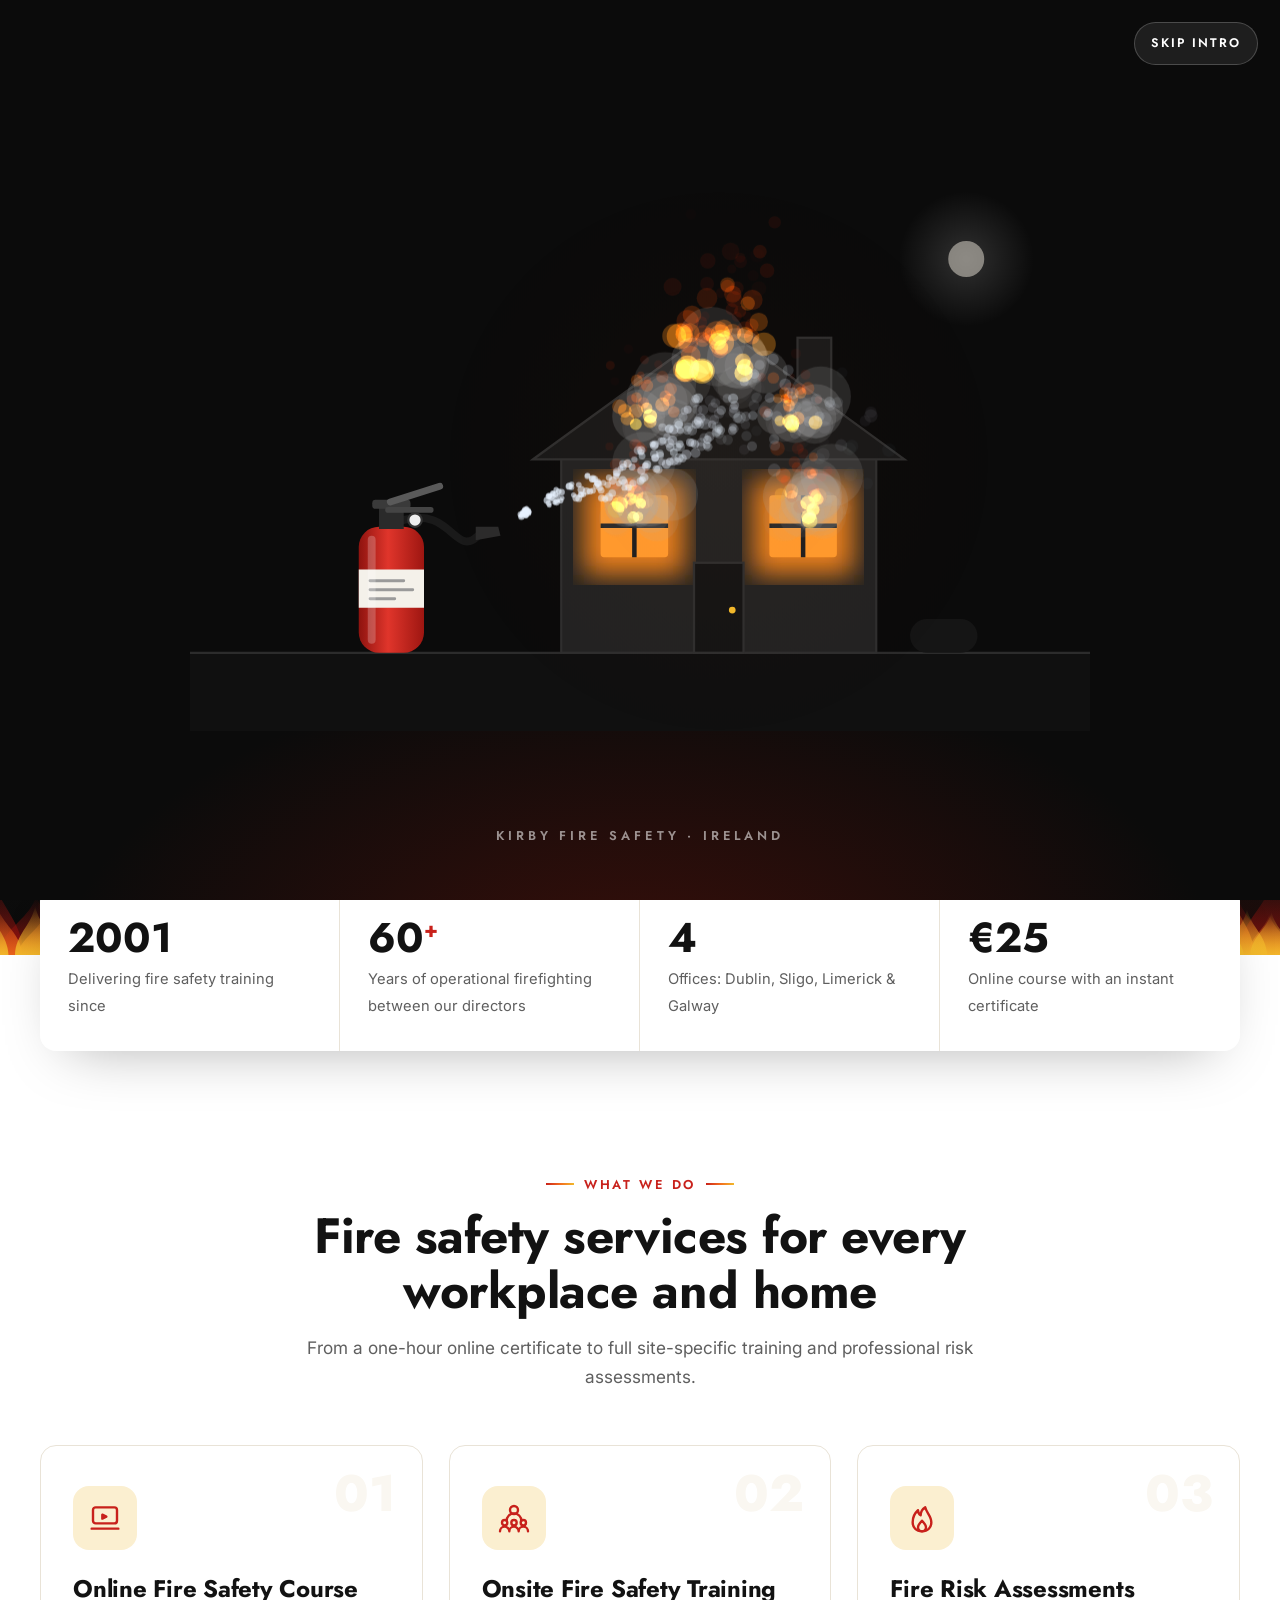
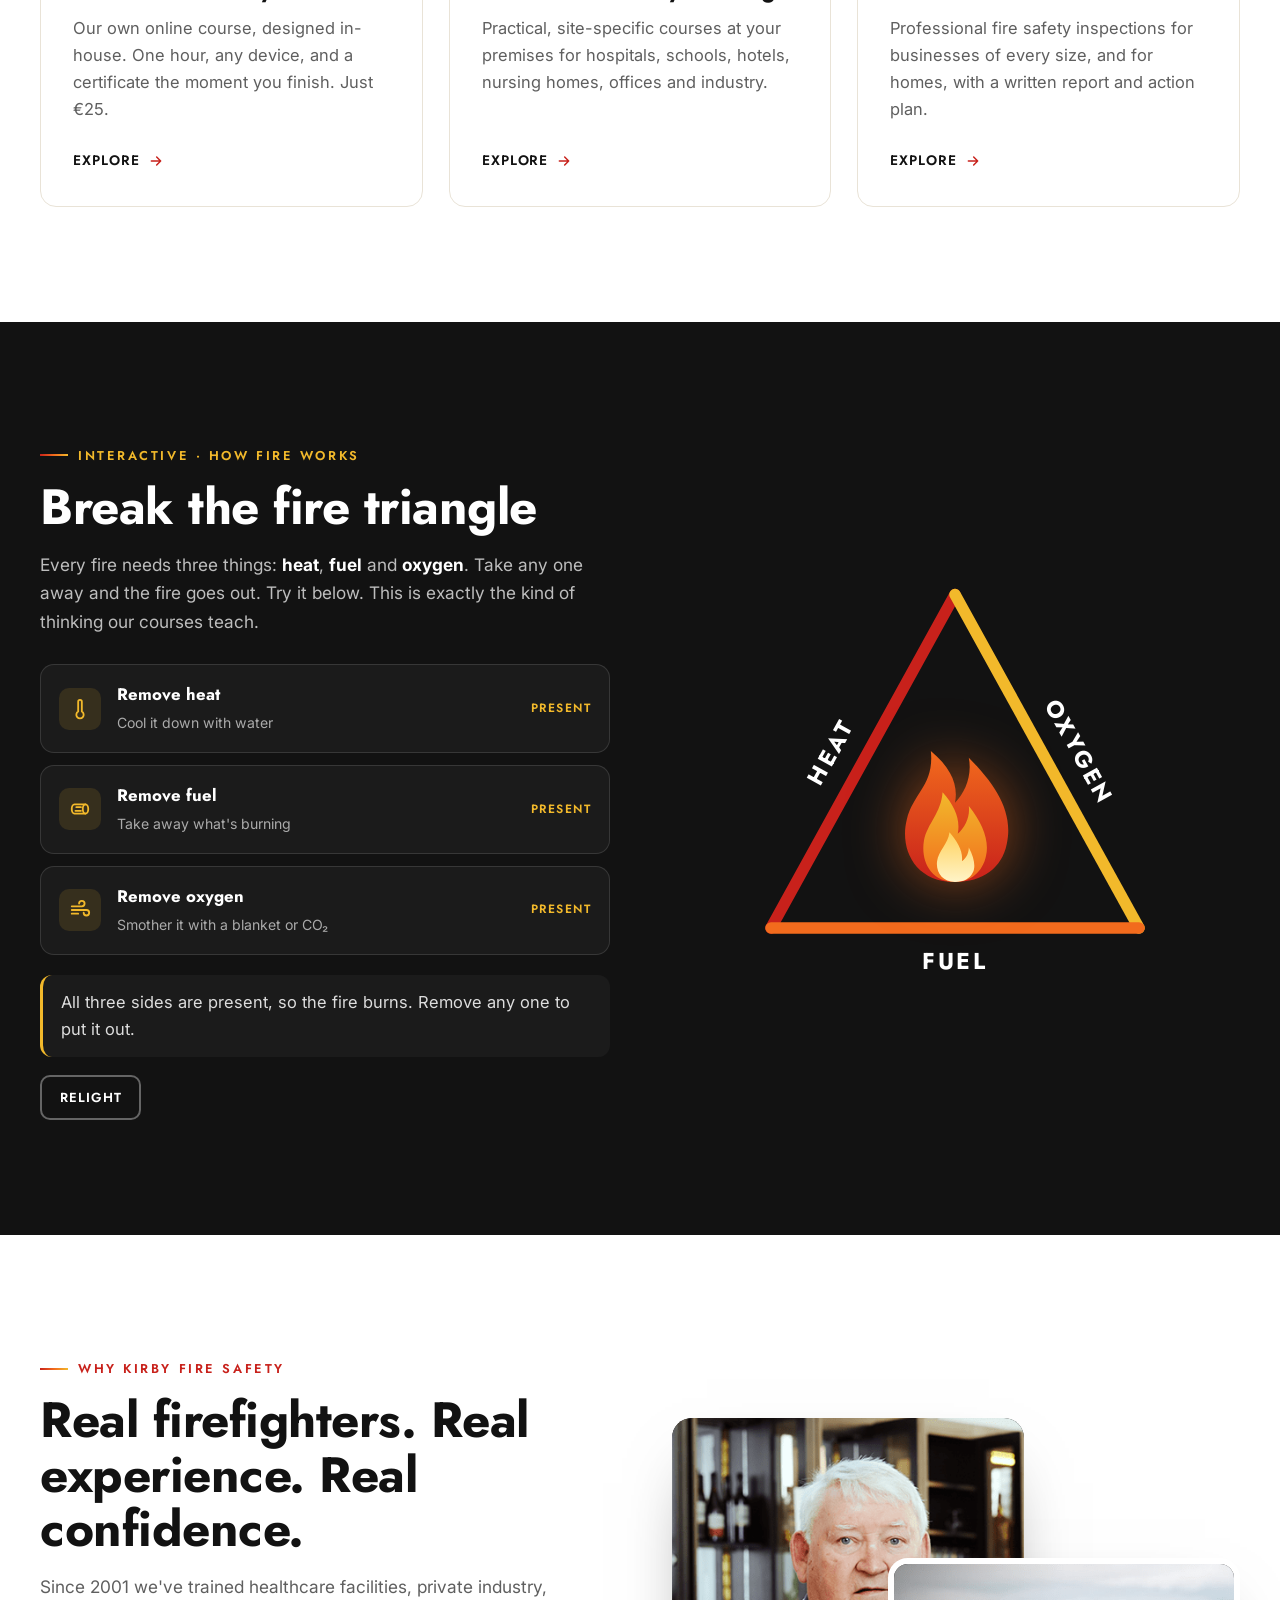
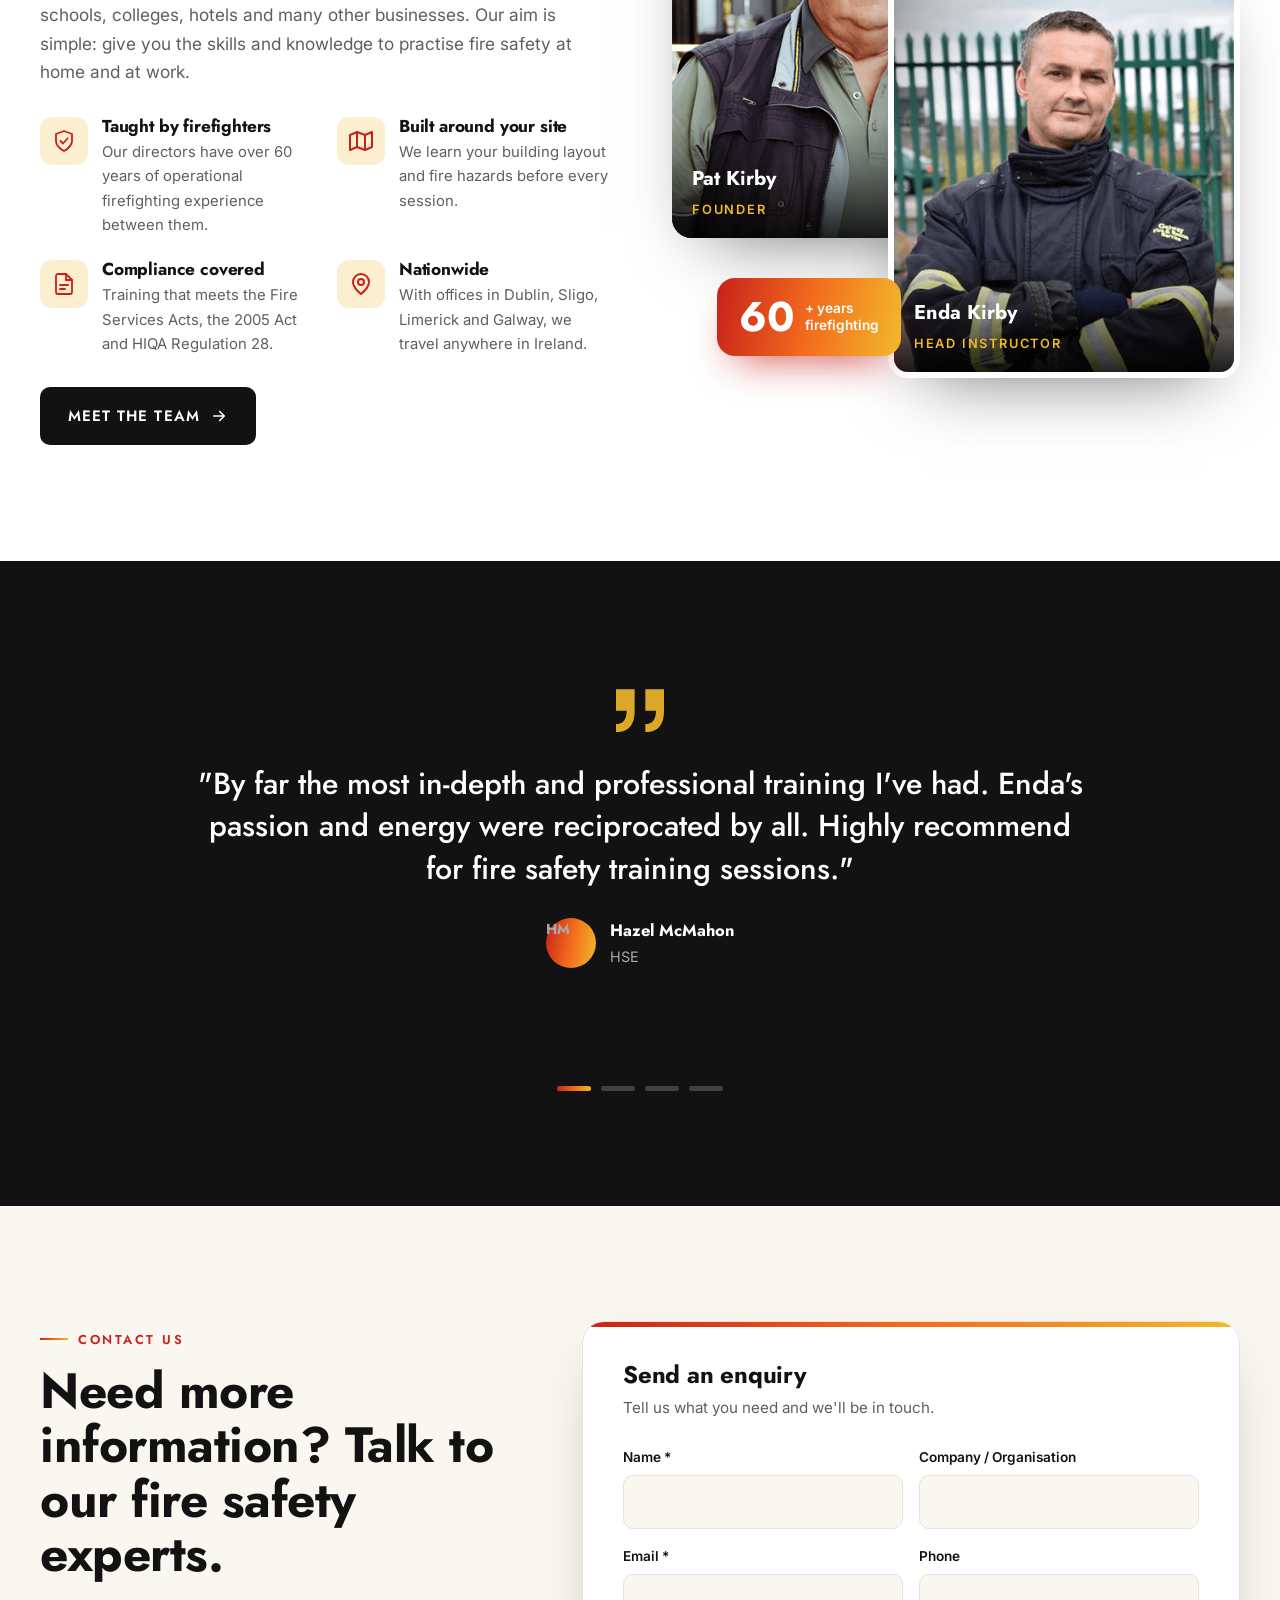
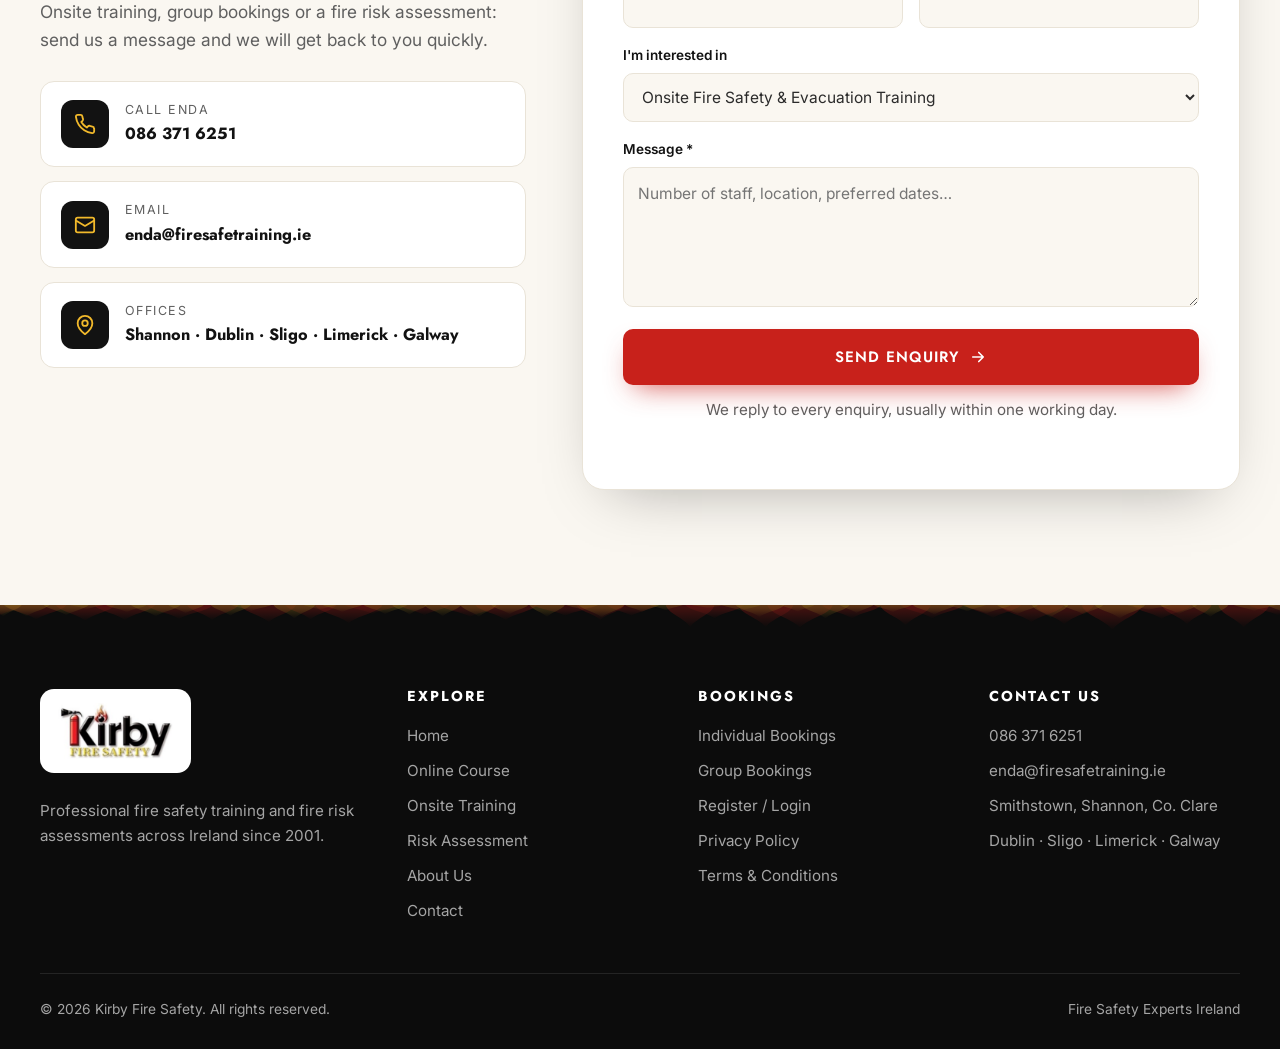
==== commit 59d91667: "Add working contact form to every page Enquiries are sent straight to enda@firesafetraining.ie via F" ====
--- a/index.html
+++ b/index.html
@@ -279,13 +279,39 @@
   </div>
 </section>
 
-<section class="band">
-  <div class="wrap">
-    <div><h2>Need more information? Talk to our fire safety experts.</h2><p>Training, group bookings or a fire risk assessment: we will get back to you quickly.</p></div>
-    <div class="row">
-      <a href="tel:+353863716251" class="btn btn-dark"><svg aria-hidden="true"><use href="#i-phone"/></svg>086 371 6251</a>
-      <a href="contact.html" class="btn btn-ghost">Get in touch <svg aria-hidden="true"><use href="#i-arrow"/></svg></a>
-    </div>
+<section class="section paper contact-strip" id="contact-form">
+  <div class="wrap contact-grid">
+    <div class="reveal left">
+      <span class="eyebrow">Contact Us</span>
+      <h2 class="h2">Need more information? Talk to our fire safety experts.</h2>
+      <p class="lede">Onsite training, group bookings or a fire risk assessment: send us a message and we will get back to you quickly.</p>
+      <div class="cinfo" style="margin-top:26px">
+        <a href="tel:+353863716251"><span class="ic"><svg aria-hidden="true"><use href="#i-phone"/></svg></span><span><small>Call Enda</small><b>086 371 6251</b></span></a>
+        <a href="mailto:enda@firesafetraining.ie"><span class="ic"><svg aria-hidden="true"><use href="#i-mail"/></svg></span><span><small>Email</small><b>enda@firesafetraining.ie</b></span></a>
+        <div class="ci"><span class="ic"><svg aria-hidden="true"><use href="#i-pin"/></svg></span><span><small>Offices</small><b>Shannon · Dublin · Sligo · Limerick · Galway</b></span></div>
+      </div>
+    </div>
+    
+    <form class="card enquiry-form reveal right" id="enquiry" novalidate>
+      <h3>Send an enquiry</h3>
+      <p>Tell us what you need and we'll be in touch.</p>
+      <div class="fields">
+        <div class="field"><label for="f-name">Name *</label><input id="f-name" name="name" required autocomplete="name"></div>
+        <div class="field"><label for="f-company">Company / Organisation</label><input id="f-company" name="company" autocomplete="organization"></div>
+        <div class="field"><label for="f-email">Email *</label><input id="f-email" name="email" type="email" required autocomplete="email"></div>
+        <div class="field"><label for="f-phone">Phone</label><input id="f-phone" name="phone" type="tel" autocomplete="tel"></div>
+        <div class="field full"><label for="f-service">I'm interested in</label><select id="f-service" name="service"><option>Onsite Fire Safety &amp; Evacuation Training</option><option>Advanced Onsite Training (Residential / Care Home)</option><option>Fire Warden / Marshal Training</option><option>Online Course: Group Registration</option><option>Fire Risk Assessment / Inspection</option><option>Something else</option></select></div>
+        <div class="field full"><label for="f-msg">Message *</label><textarea id="f-msg" name="message" required placeholder="Number of staff, location, preferred dates…"></textarea></div>
+        <input type="text" name="_honey" class="hp" tabindex="-1" autocomplete="off" aria-hidden="true">
+      </div>
+      <button type="submit" class="btn btn-red">Send Enquiry <svg aria-hidden="true"><use href="#i-arrow"/></svg></button>
+      <p class="form-note" role="status" aria-live="polite">We reply to every enquiry, usually within one working day.</p>
+      <div class="form-success" hidden>
+        <div class="ok-icon"><svg aria-hidden="true"><use href="#i-tick"/></svg></div>
+        <h3>Thank you!</h3>
+        <p>Your enquiry has been sent to our team. We'll be in touch shortly.</p>
+      </div>
+    </form>
   </div>
 </section></main>
 <footer>
--- a/assets/css/style.css
+++ b/assets/css/style.css
@@ -628,3 +628,15 @@
   .ext-wrap{padding:28px}
 }
 @media (max-width:680px){.report{transform:none;max-width:100%}.report .stamp{right:6px;bottom:-30px;width:96px;height:96px}}
+
+/* ---------- Enquiry form states ---------- */
+.hp{position:absolute!important;left:-9999px;width:1px;height:1px;opacity:0}
+.enquiry-form .form-note a{color:var(--red);font-weight:600}
+.enquiry-form.sending .btn{opacity:.7;pointer-events:none}
+.enquiry-form.sending .btn::after{content:"";width:16px;height:16px;border-radius:50%;border:2px solid rgba(255,255,255,.4);border-top-color:#fff;animation:spin .7s linear infinite}
+.form-success{position:absolute;inset:0;z-index:3;background:#fff;display:grid;place-content:center;justify-items:center;text-align:center;padding:40px;gap:10px;animation:panelIn .5s var(--ease)}
+.form-success[hidden]{display:none}
+.form-success .ok-icon{width:84px;height:84px;border-radius:50%;background:var(--fire);display:grid;place-items:center;box-shadow:0 18px 40px -16px rgba(200,33,27,.8);margin-bottom:8px}
+.form-success .ok-icon svg{width:40px;height:40px;color:#fff}
+.form-success p{color:var(--muted);max-width:320px}
+.contact-strip .cinfo b{font-size:1.02rem}
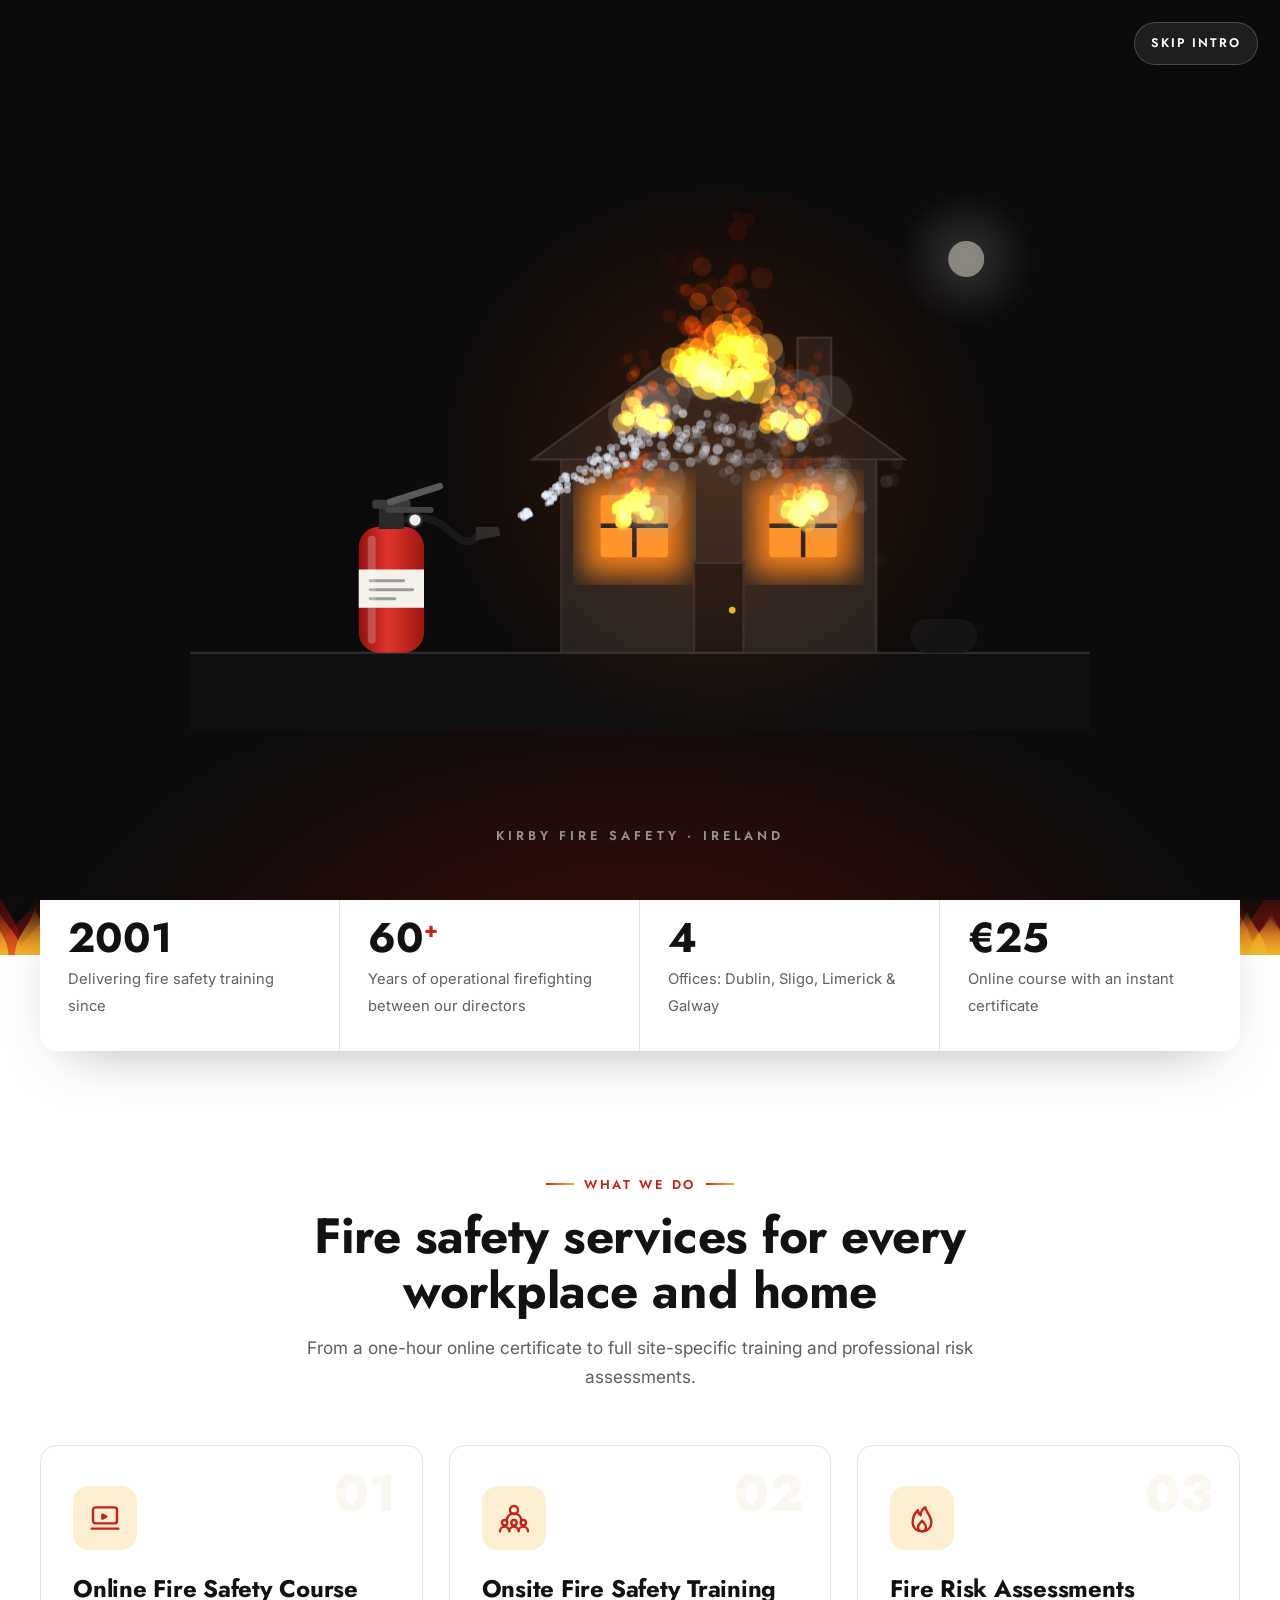
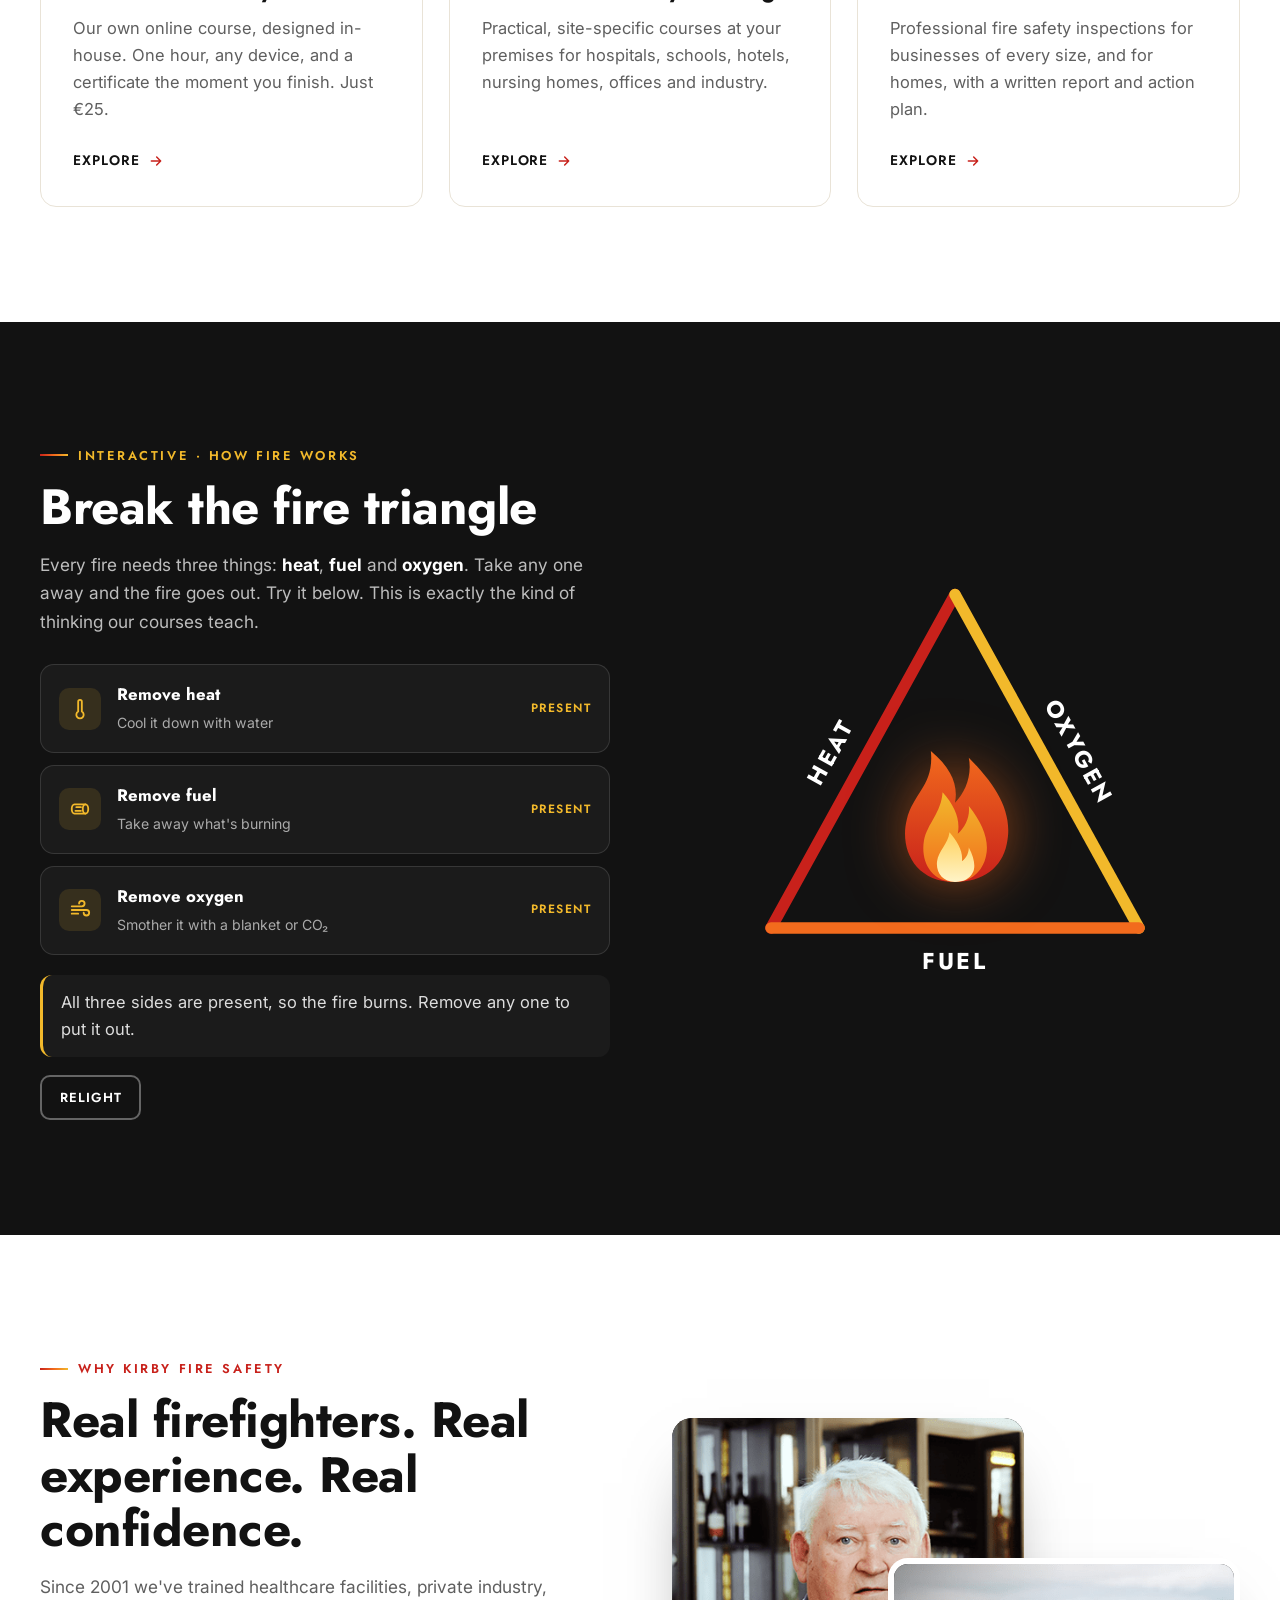
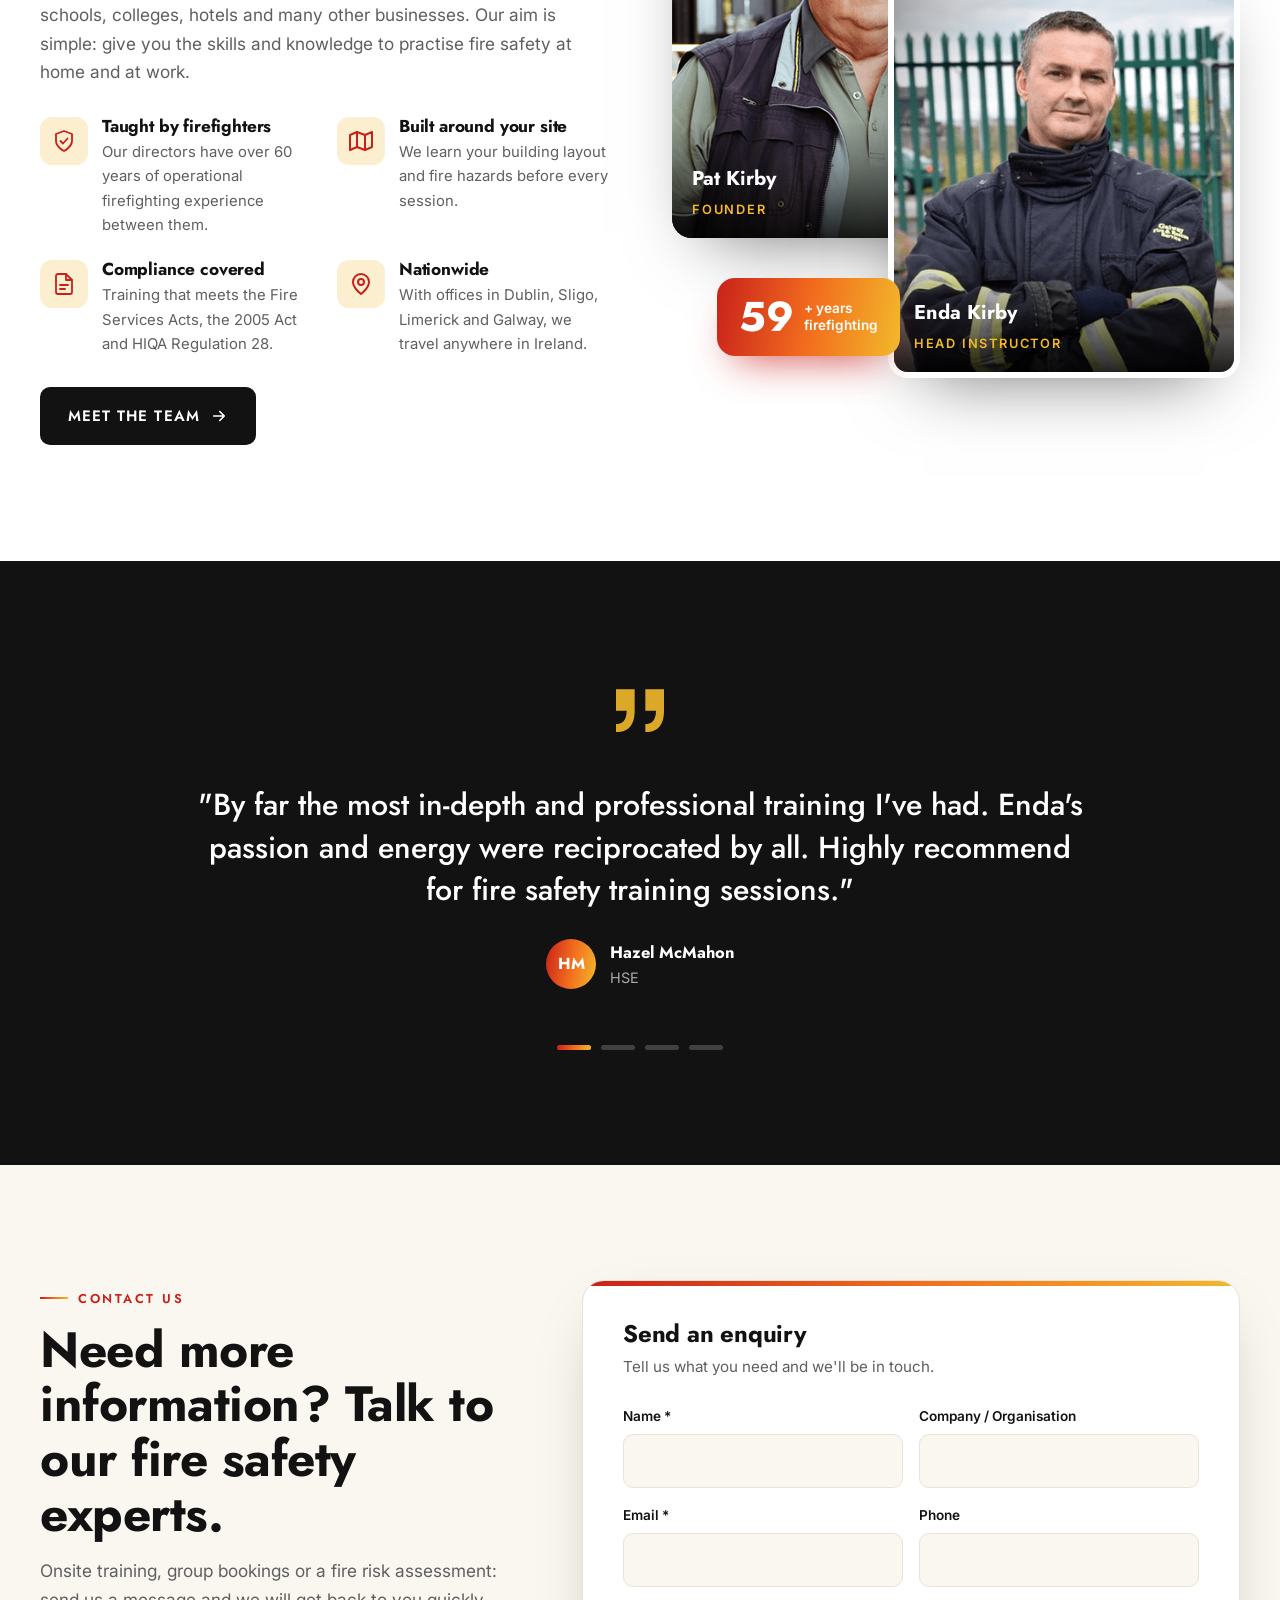
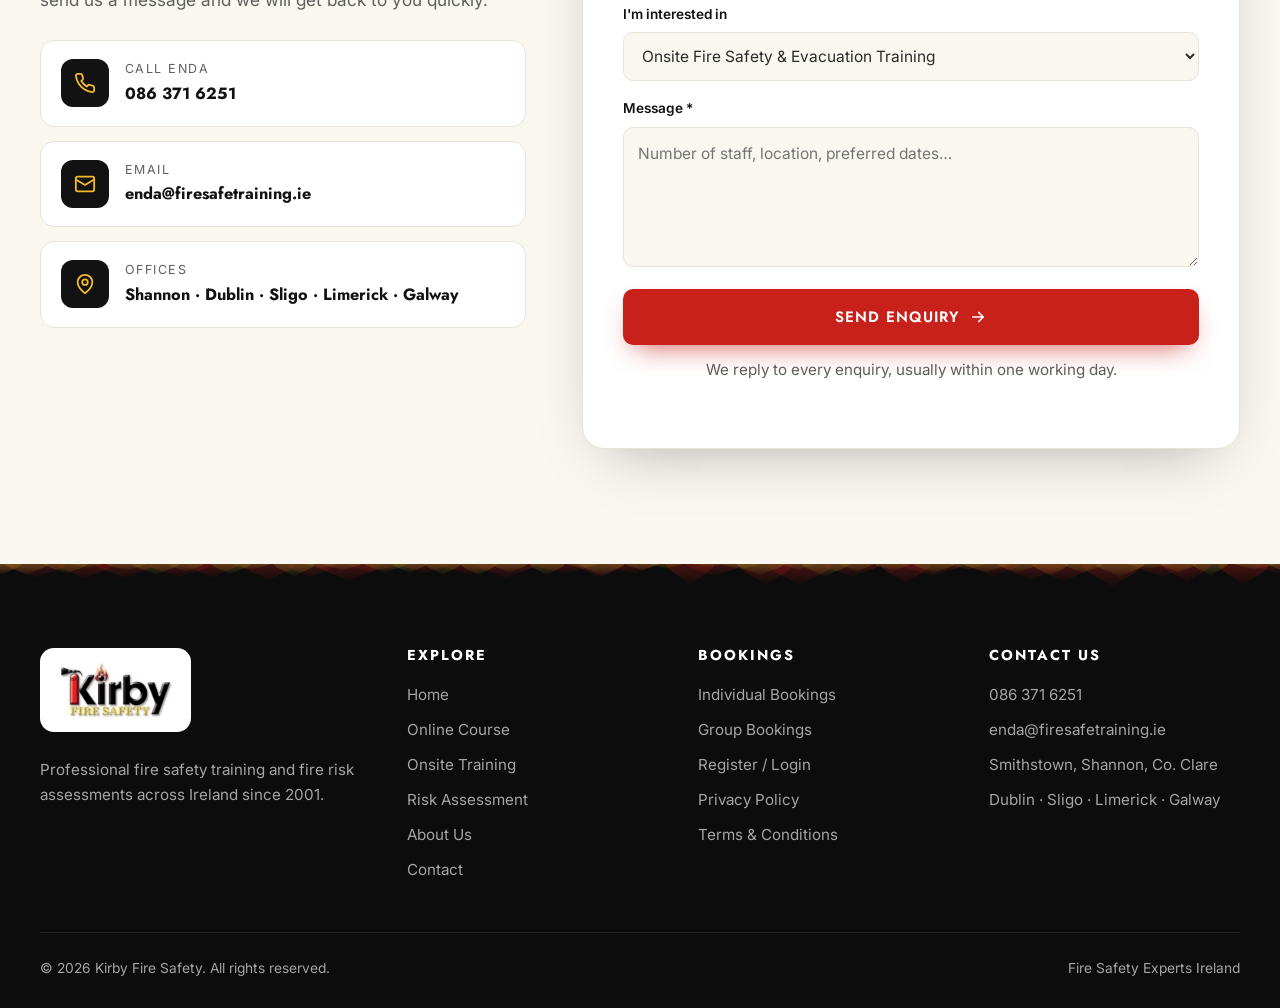
==== commit cc4e043b: "Fix sideways scrolling, review slider and page transitions - Stop the page dragging left/right on ph" ====
--- a/index.html
+++ b/index.html
@@ -18,7 +18,6 @@
 <script>(function(){var d=document.documentElement;d.classList.remove('no-js');var s;try{s=sessionStorage.getItem('kfs-intro')}catch(e){}d.classList.add(!s&&!matchMedia('(prefers-reduced-motion: reduce)').matches?'has-intro':'no-intro');})();</script>
 </head>
 <body>
-<div class="curtain" aria-hidden="true"><i></i><i></i><i></i><i></i><i></i></div>
 <svg width="0" height="0" style="position:absolute" aria-hidden="true"><defs>
 <symbol id="i-phone" viewBox="0 0 24 24" fill="none" stroke="currentColor" stroke-width="2" stroke-linecap="round" stroke-linejoin="round"><path d="M22 16.9v3a2 2 0 0 1-2.2 2 19.8 19.8 0 0 1-8.6-3.1 19.5 19.5 0 0 1-6-6A19.8 19.8 0 0 1 2.1 4.2 2 2 0 0 1 4.1 2h3a2 2 0 0 1 2 1.7c.1.9.4 1.8.7 2.7a2 2 0 0 1-.5 2.1L8 9.8a16 16 0 0 0 6 6l1.3-1.3a2 2 0 0 1 2.1-.4c.9.3 1.8.6 2.7.7a2 2 0 0 1 1.7 2z"/></symbol>
 <symbol id="i-mail" viewBox="0 0 24 24" fill="none" stroke="currentColor" stroke-width="2" stroke-linecap="round" stroke-linejoin="round"><rect x="2" y="4" width="20" height="16" rx="2"/><path d="m22 7-10 6L2 7"/></symbol>
--- a/assets/css/style.css
+++ b/assets/css/style.css
@@ -13,6 +13,8 @@
 }
 *{box-sizing:border-box;margin:0;padding:0}
 html{scroll-behavior:smooth;scroll-padding-top:90px}
+html,body{overflow-x:hidden}
+@supports (overflow:clip){html,body{overflow-x:clip}}
 body{font-family:var(--body);color:var(--text);background:var(--white);line-height:1.65;font-size:16.5px;-webkit-font-smoothing:antialiased;overflow-x:hidden}
 img,video,svg{max-width:100%;display:block}
 a{color:inherit}
@@ -82,19 +84,21 @@
 .nav-open .burger span::before{top:0;transform:rotate(45deg)}
 .nav-open .burger span::after{top:0;transform:rotate(-45deg)}
 
-/* ---------- Page transition curtain ---------- */
-.curtain{position:fixed;inset:0;z-index:200;pointer-events:none;display:grid;grid-template-columns:repeat(5,1fr)}
-.curtain i{background:var(--ink);transform-origin:top;animation:curtainOut .7s var(--ease) both}
-.curtain i:nth-child(1){animation-delay:.02s;background:var(--red-dark)}
-.curtain i:nth-child(2){animation-delay:.07s;background:var(--red)}
-.curtain i:nth-child(3){animation-delay:.12s;background:var(--orange)}
-.curtain i:nth-child(4){animation-delay:.17s;background:var(--gold)}
-.curtain i:nth-child(5){animation-delay:.22s;background:var(--ink)}
-@keyframes curtainOut{from{transform:scaleY(1)}to{transform:scaleY(0)}}
-.curtain.done i{animation:none;transform:scaleY(0)}
-.leaving .curtain i{transform-origin:bottom;animation:curtainIn .45s var(--ease) both}
-@keyframes curtainIn{from{transform:scaleY(0)}to{transform:scaleY(1)}}
-.has-intro .curtain{display:none}
+/* ---------- Page transitions (native cross-page View Transitions) ----------
+   Browsers that support it get a smooth cross-fade; others navigate normally. */
+@view-transition{navigation:auto}
+::view-transition-old(root){animation:vtOut .28s cubic-bezier(.4,0,1,1) both}
+::view-transition-new(root){animation:vtIn .45s var(--ease) both}
+@keyframes vtOut{to{opacity:0;transform:translateY(-12px)}}
+@keyframes vtIn{from{opacity:0;transform:translateY(18px)}}
+header.site{view-transition-name:site-header}
+::view-transition-group(site-header){animation:none}
+.topbar{view-transition-name:site-topbar}
+::view-transition-group(site-topbar){animation:none}
+/* On arrival, the page content eases in */
+main{animation:pageIn .6s var(--ease) both}
+@keyframes pageIn{from{opacity:0;transform:translateY(14px)}}
+.has-intro main{animation:none}
 
 /* ---------- Embers canvas & glows ---------- */
 .embers-canvas{position:absolute;inset:0;width:100%;height:100%;z-index:0;pointer-events:none}
@@ -393,14 +397,14 @@
 
 /* ---------- Testimonials ---------- */
 .slider{position:relative;max-width:900px;margin-inline:auto}
-.slides{position:relative;min-height:290px}
-.slide{position:absolute;inset:0;text-align:center;opacity:0;transform:translateY(16px);transition:opacity .6s,transform .6s var(--ease);pointer-events:none}
-.slide.on{opacity:1;transform:none;pointer-events:auto;position:relative}
+.slides{display:grid}
+.slide{grid-area:1/1;align-self:center;text-align:center;opacity:0;visibility:hidden;transform:translateY(16px);transition:opacity .6s,transform .6s var(--ease),visibility 0s .6s;pointer-events:none}
+.slide.on{opacity:1;visibility:visible;transform:none;pointer-events:auto;transition:opacity .6s .15s,transform .6s var(--ease) .15s,visibility 0s}
 .slide blockquote{font-family:var(--head);font-weight:500;font-size:clamp(1.3rem,2.6vw,1.9rem);line-height:1.4;color:#fff}
 .slide .who{margin-top:28px;display:flex;justify-content:center;align-items:center;gap:14px}
 .avatar{width:50px;height:50px;border-radius:50%;background:var(--fire);color:#fff;display:grid;place-items:center;font-family:var(--head);font-weight:700}
 .slide .who b{display:block;font-family:var(--head);color:#fff;text-align:left}
-.slide .who span{color:#aaa;font-size:.9rem;display:block;text-align:left}
+.slide .who div span{color:#aaa;font-size:.9rem;display:block;text-align:left}
 .qmark{width:64px;height:64px;color:var(--gold);margin:0 auto 22px;opacity:.9}
 .dots{display:flex;justify-content:center;gap:10px;margin-top:34px}
 .dots button{width:34px;height:5px;border-radius:3px;border:0;background:rgba(255,255,255,.2);cursor:pointer;position:relative;overflow:hidden}
@@ -413,7 +417,7 @@
 .tcard blockquote{font-size:1.06rem;flex:1;margin-bottom:22px}
 .tcard .who{display:flex;align-items:center;gap:14px;border-top:1px solid var(--line);padding-top:18px}
 .tcard .who b{display:block;font-family:var(--head);color:var(--ink)}
-.tcard .who span{font-size:.88rem;color:var(--muted)}
+.tcard .who div span{font-size:.88rem;color:var(--muted);display:block}
 
 /* ---------- CTA band ---------- */
 .band{position:relative;overflow:hidden;background:linear-gradient(110deg,var(--red-dark),var(--red) 35%,var(--orange) 75%,var(--gold));background-size:200% 100%;animation:shift 10s ease-in-out infinite alternate;padding:70px 0;color:#fff}
@@ -577,7 +581,6 @@
   .call-fab{display:grid;position:fixed;left:20px;bottom:20px;width:54px;height:54px;border-radius:50%;background:var(--red);color:#fff;place-items:center;z-index:40;box-shadow:0 10px 25px -8px rgba(200,33,27,.7);opacity:0;transform:translateY(16px);pointer-events:none;transition:.3s}
   .call-fab.show{opacity:1;transform:none;pointer-events:auto}
   .call-fab svg{width:24px;height:24px}
-  .slides{min-height:380px}
 }
 @media (max-width:960px){header.site{backdrop-filter:none;-webkit-backdrop-filter:none;background:#fff}}
 
@@ -640,3 +643,8 @@
 .form-success .ok-icon svg{width:40px;height:40px;color:#fff}
 .form-success p{color:var(--muted);max-width:320px}
 .contact-strip .cinfo b{font-size:1.02rem}
+
+/* Avatars keep their initials centred */
+.who .avatar{display:grid;place-items:center;flex:none;color:#fff;font-size:1rem;text-align:center;line-height:1}
+/* On phones and tablets, slide-ins come from below (no sideways overflow) */
+@media (max-width:1024px){.reveal.left,.reveal.right{transform:translateY(34px)}}
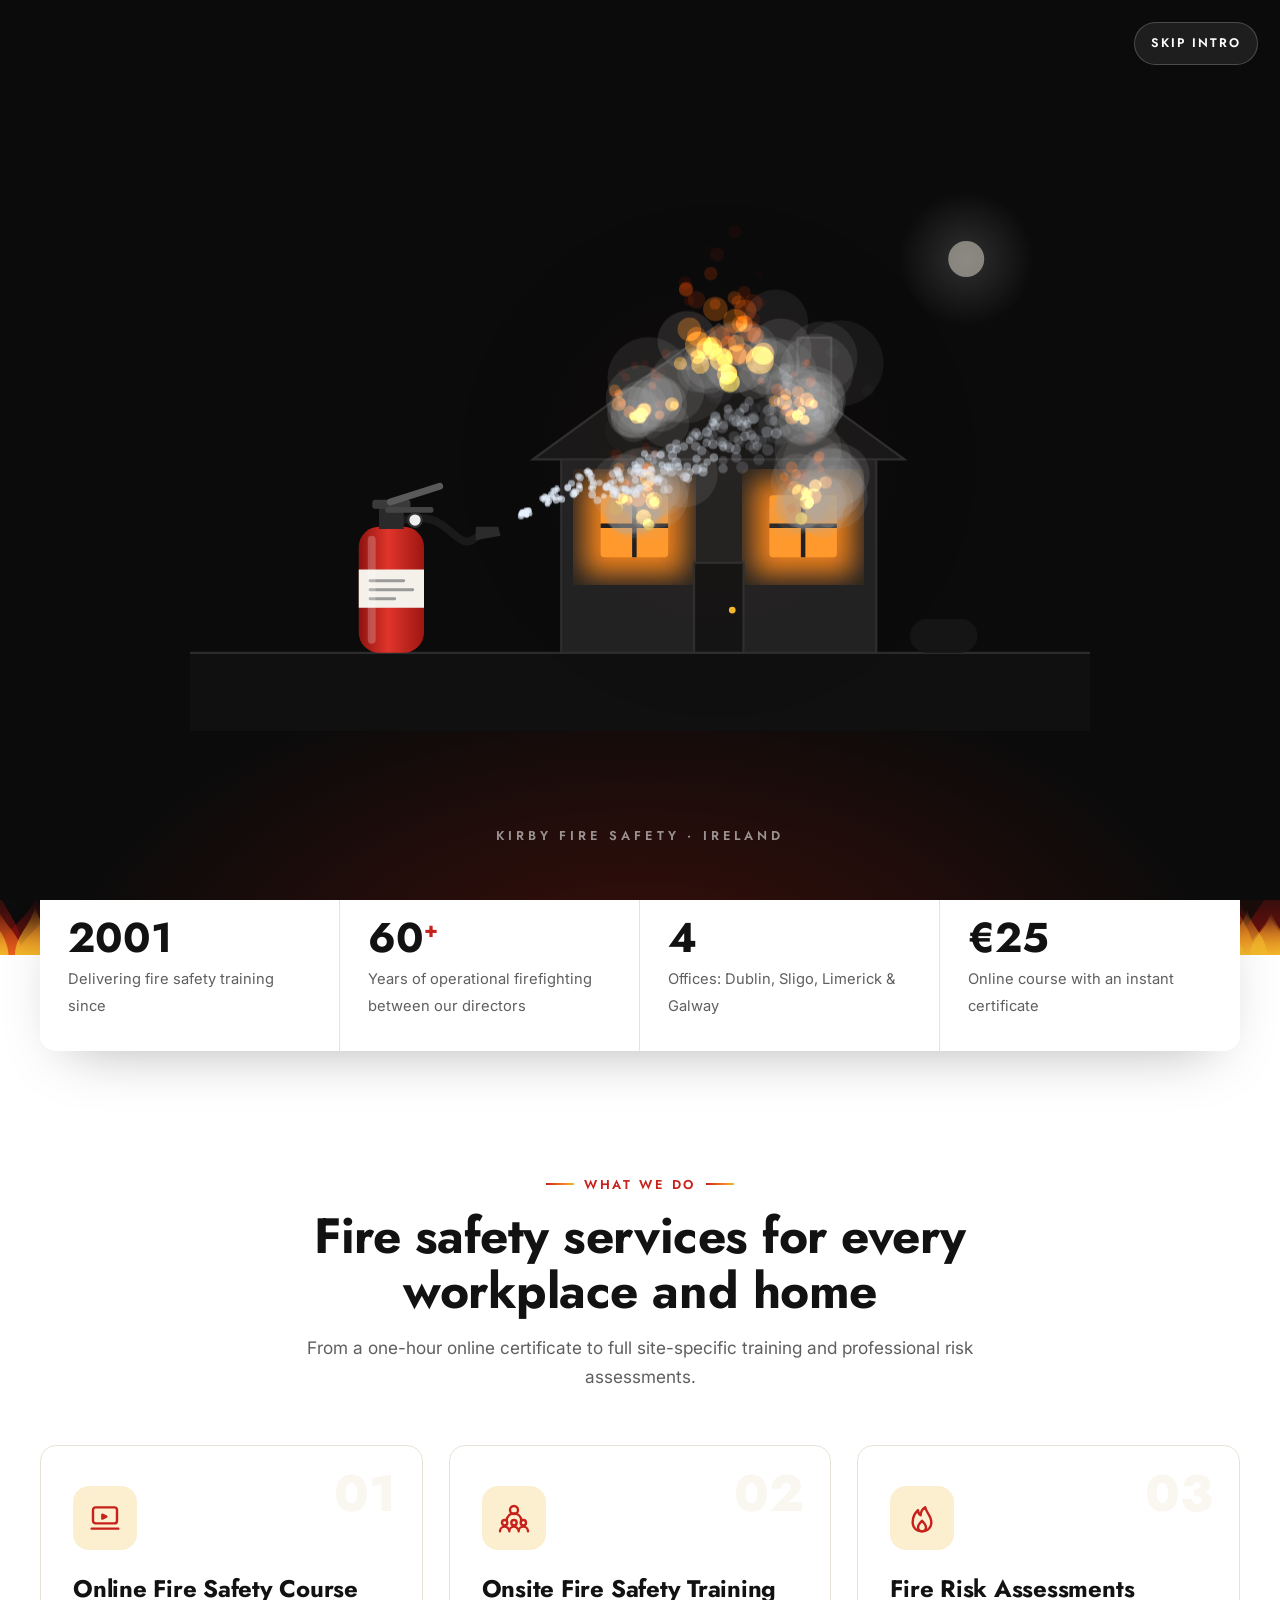
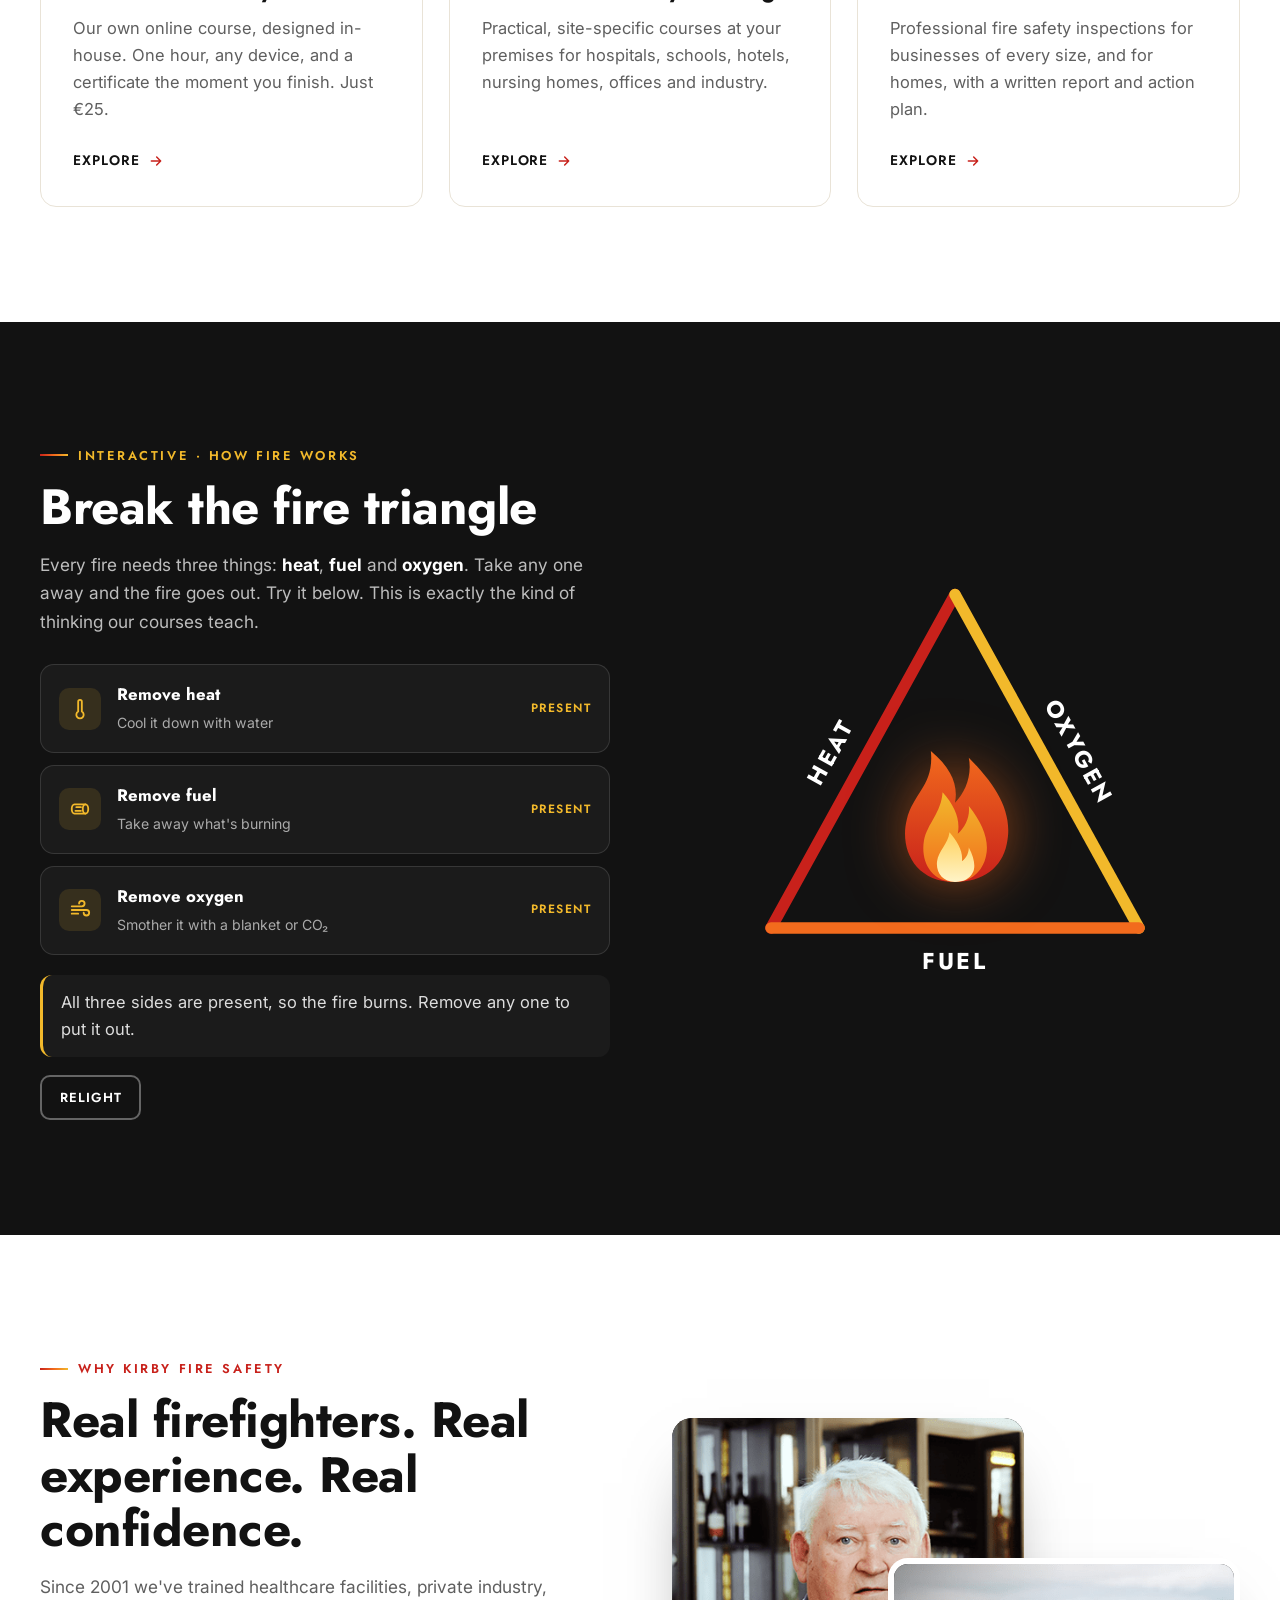
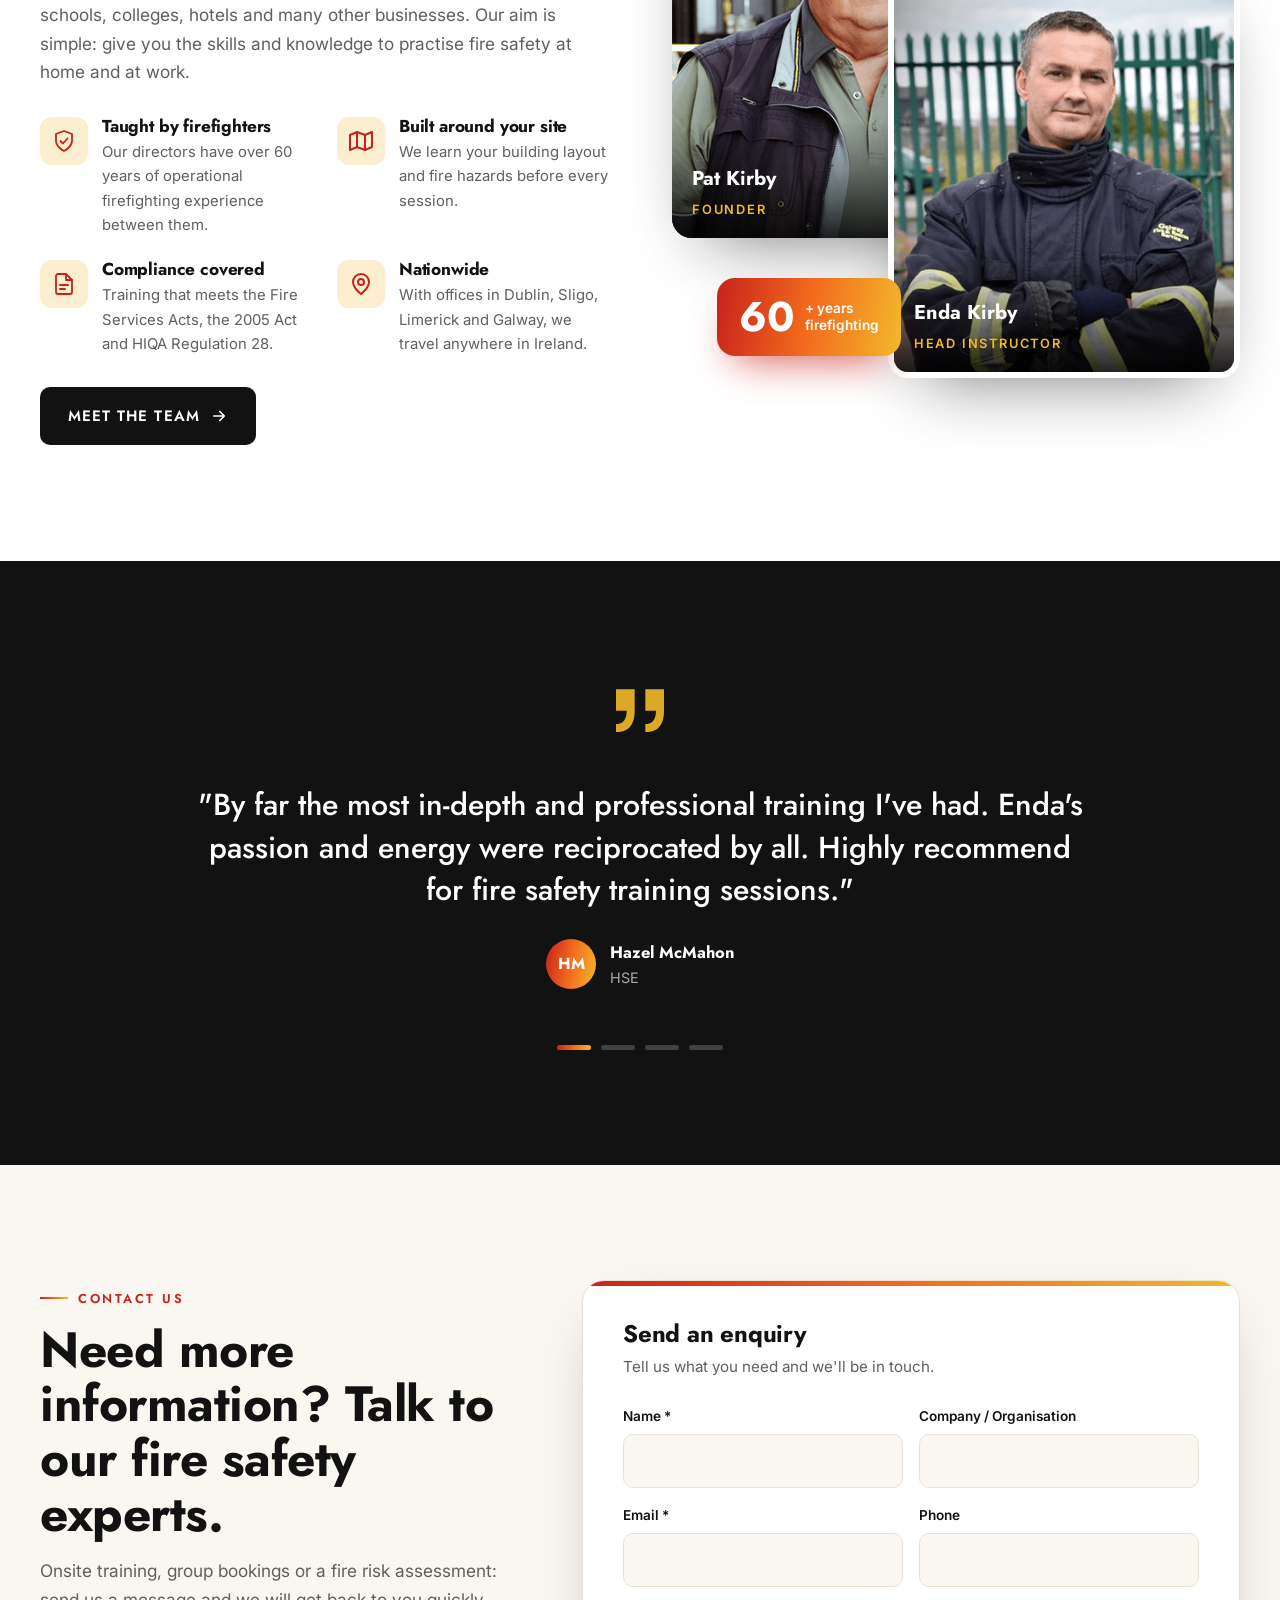
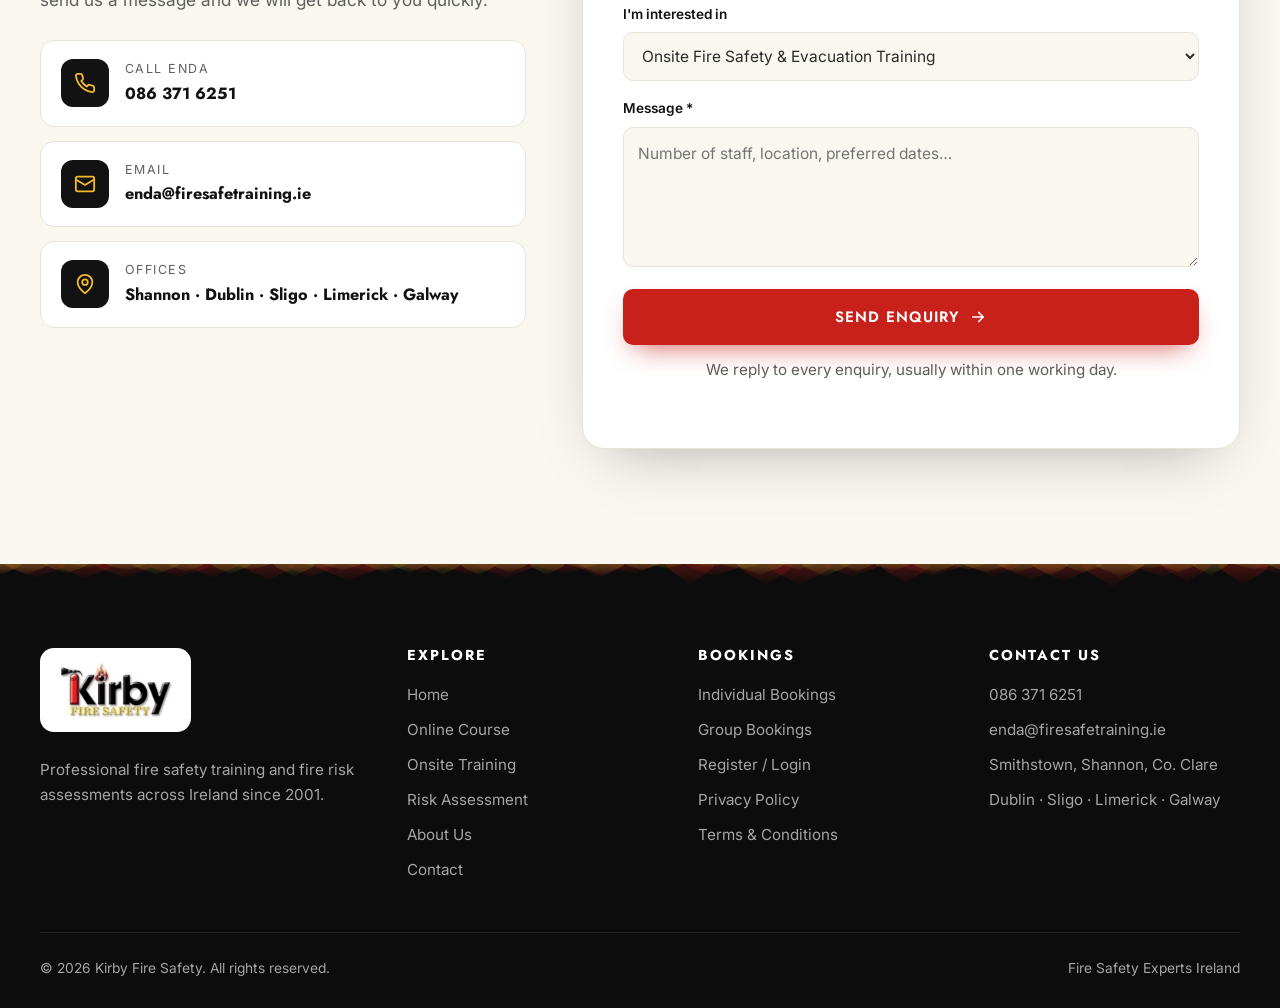
==== commit c276e1ff: "Force fresh files on every update and lock sideways panning - Versioned CSS/JS links so browsers alw" ====
--- a/index.html
+++ b/index.html
@@ -14,7 +14,7 @@
 <link rel="preconnect" href="https://fonts.googleapis.com">
 <link rel="preconnect" href="https://fonts.gstatic.com" crossorigin>
 <link href="https://fonts.googleapis.com/css2?family=Jost:wght@500;600;700;800&family=Inter:wght@400;500;600&display=swap" rel="stylesheet">
-<link rel="stylesheet" href="assets/css/style.css">
+<link rel="stylesheet" href="assets/css/style.css?v=56d39f4b">
 <script>(function(){var d=document.documentElement;d.classList.remove('no-js');var s;try{s=sessionStorage.getItem('kfs-intro')}catch(e){}d.classList.add(!s&&!matchMedia('(prefers-reduced-motion: reduce)').matches?'has-intro':'no-intro');})();</script>
 </head>
 <body>
@@ -341,6 +341,6 @@
 </footer>
 <a href="tel:+353863716251" class="call-fab" aria-label="Call Kirby Fire Safety"><svg aria-hidden="true"><use href="#i-phone"/></svg></a>
 <button class="to-top" id="toTop" aria-label="Back to top"><svg aria-hidden="true"><use href="#i-up"/></svg></button>
-<script src="assets/js/main.js"></script>
+<script src="assets/js/main.js?v=c16ca118"></script>
 </body>
 </html>
--- a/assets/css/style.css
+++ b/assets/css/style.css
@@ -648,3 +648,14 @@
 .who .avatar{display:grid;place-items:center;flex:none;color:#fff;font-size:1rem;text-align:center;line-height:1}
 /* On phones and tablets, slide-ins come from below (no sideways overflow) */
 @media (max-width:1024px){.reveal.left,.reveal.right{transform:translateY(34px)}}
+
+/* Page only scrolls up and down: no sideways panning on touch screens */
+html,body{touch-action:pan-y pinch-zoom;overscroll-behavior-x:none;max-width:100%}
+.hero,.page-hero,.section,footer,.band,.stats{overflow-x:clip}
+@media (max-width:680px){
+  .float-card.a{left:0}
+  .float-card.b{right:0}
+  .float-card.c{left:2%}
+  .ring{width:min(340px,72vw)}
+  .report .stamp{right:4px}
+}
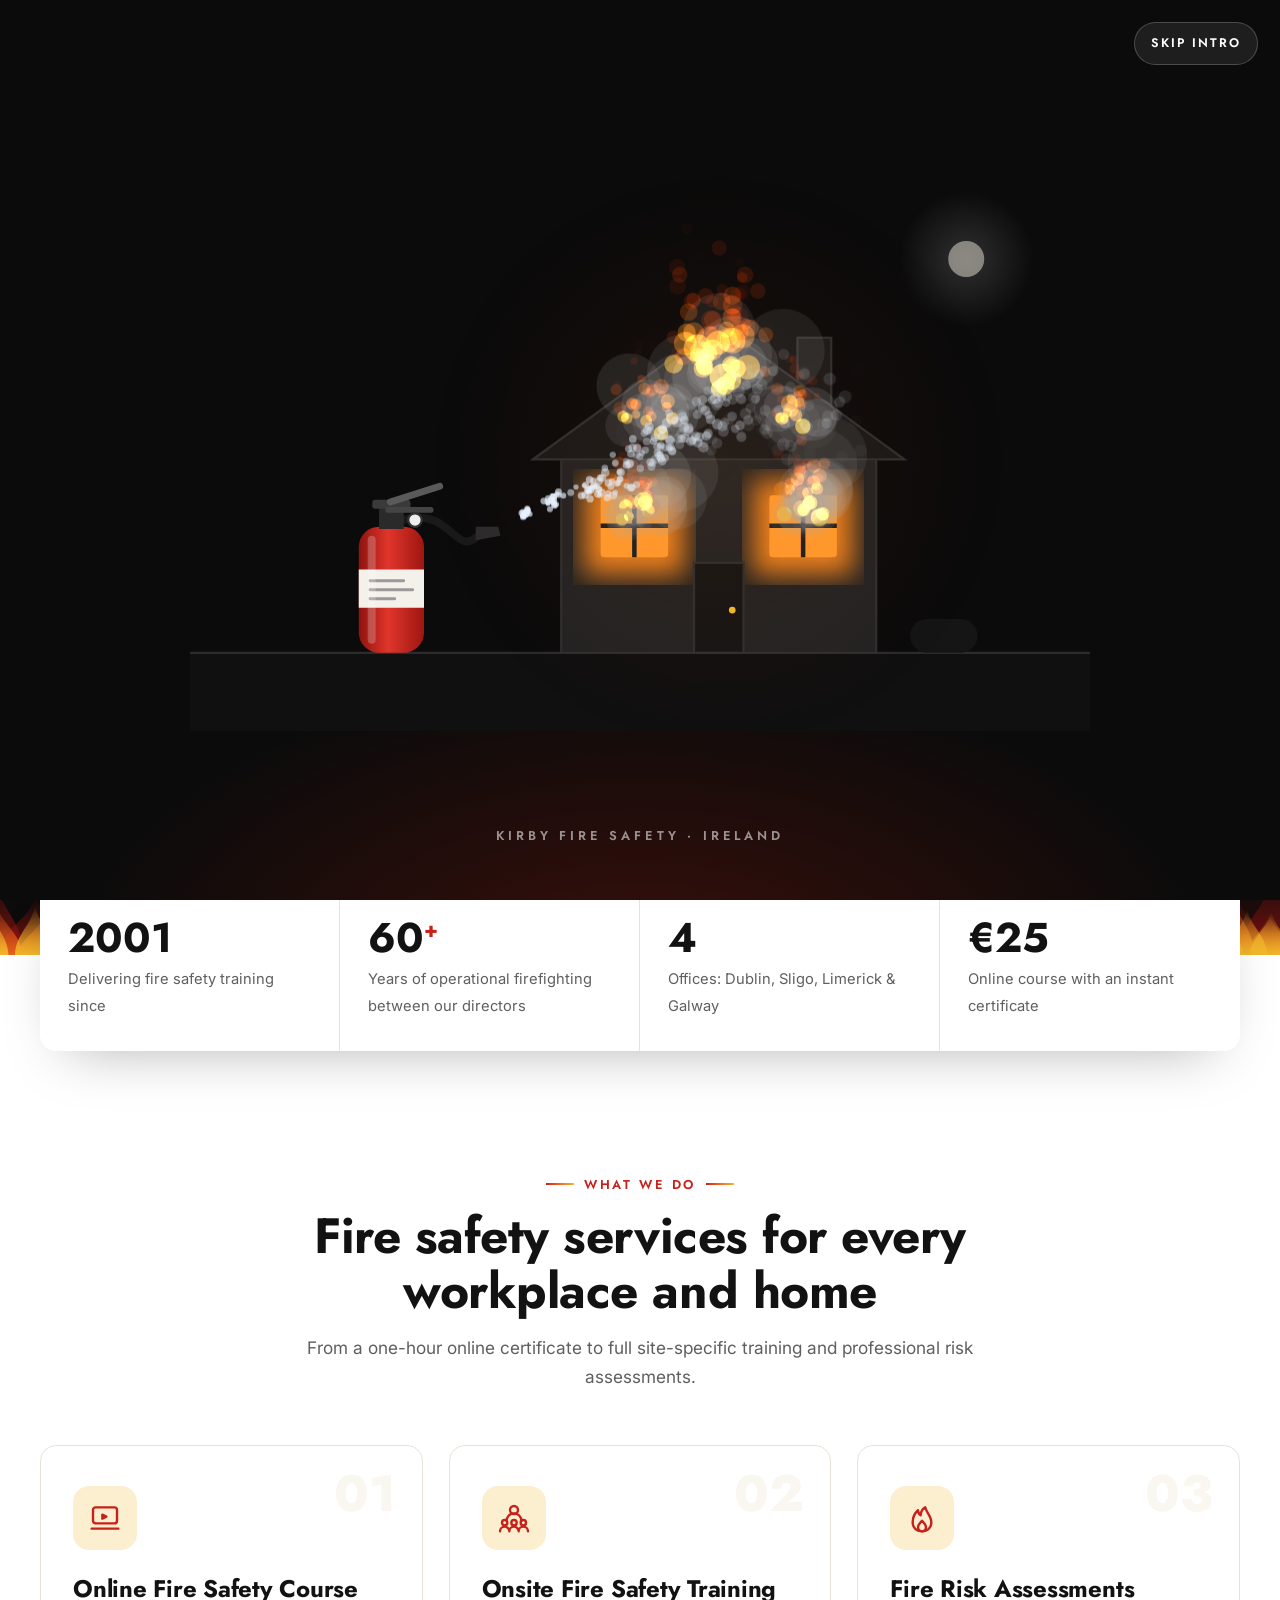
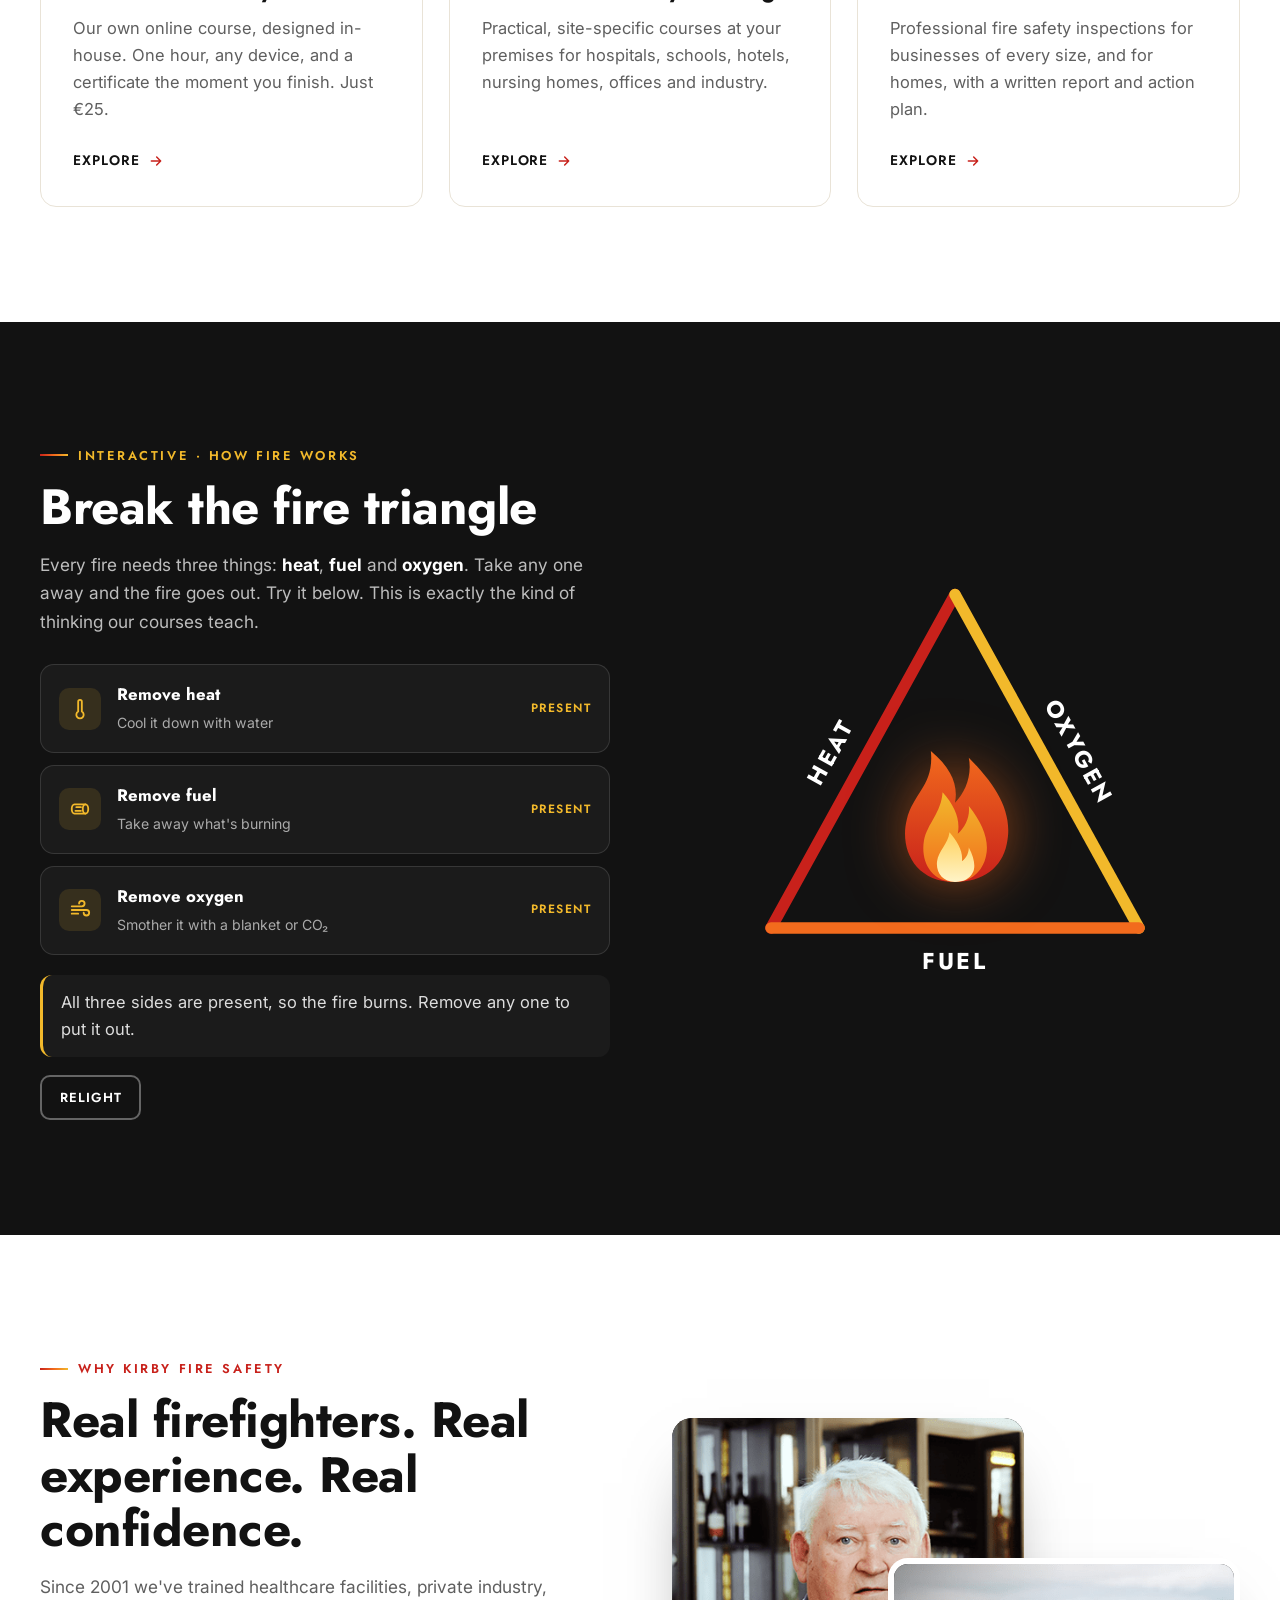
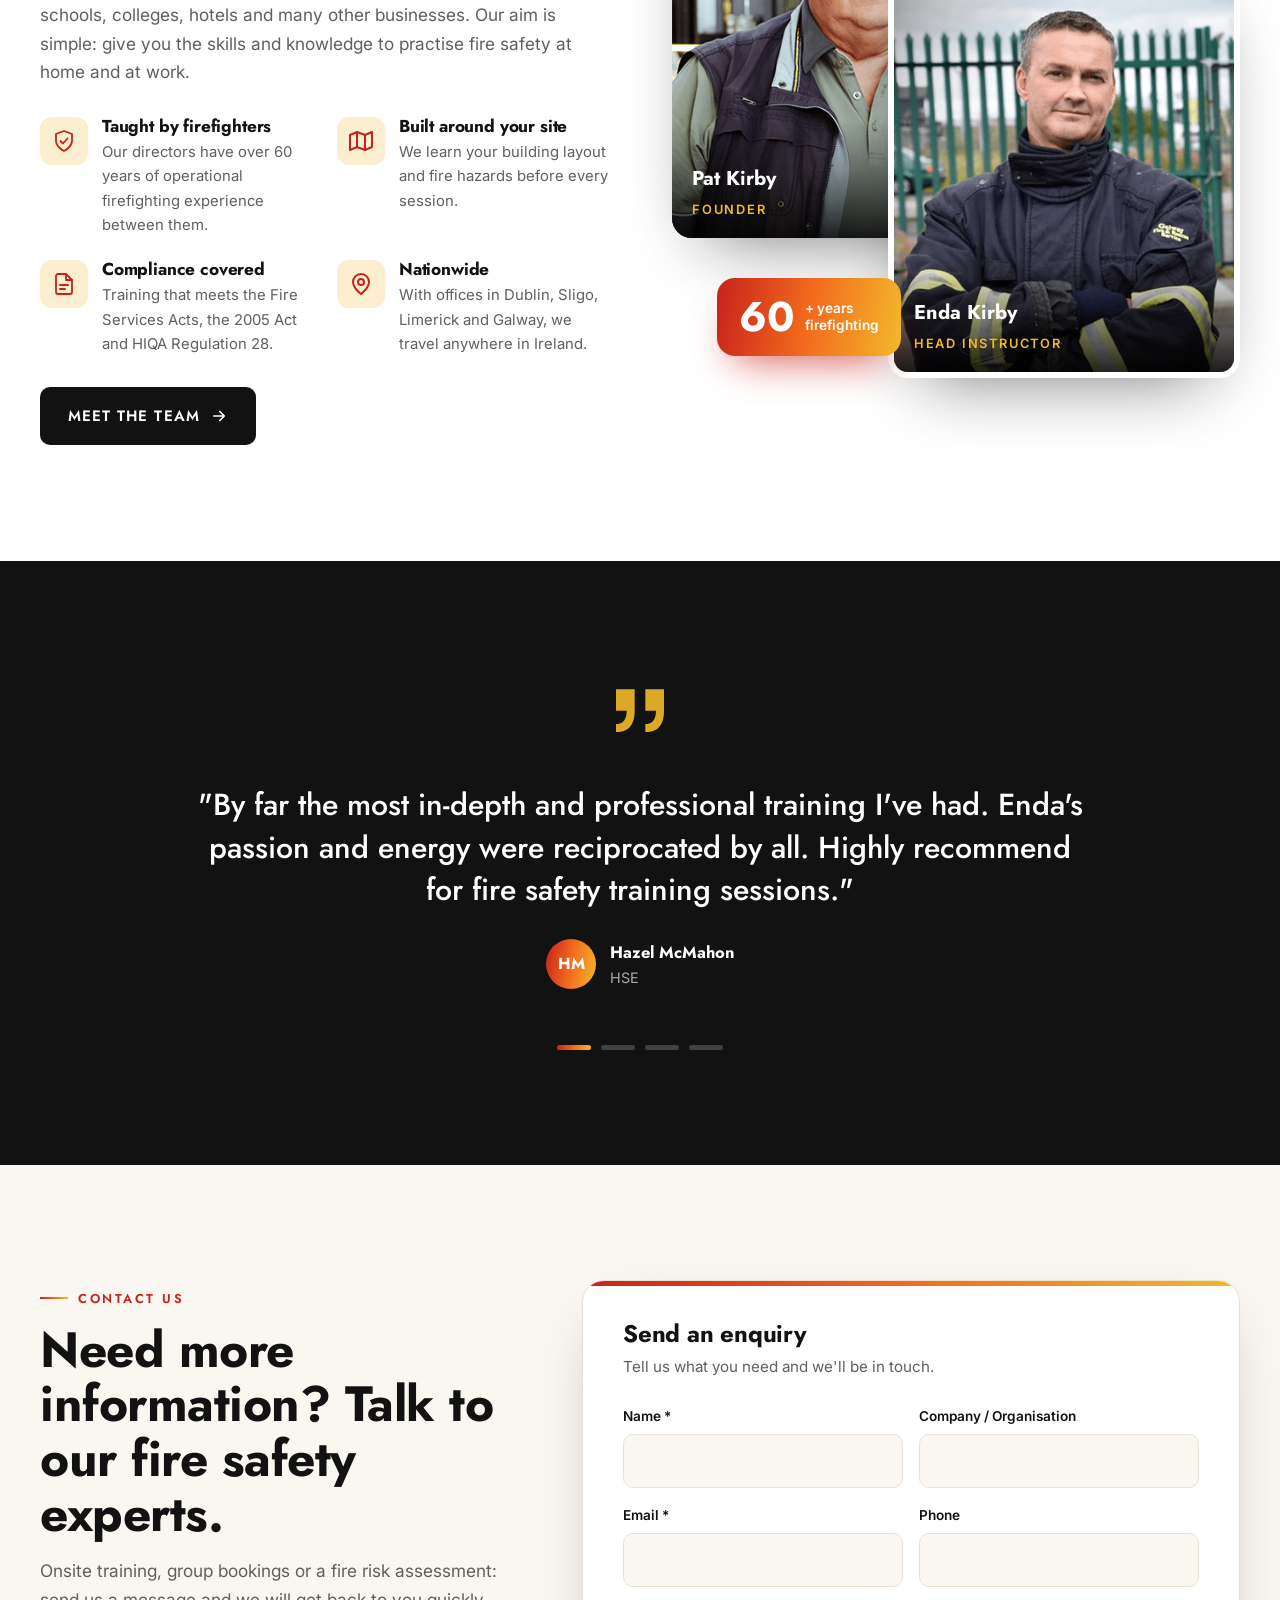
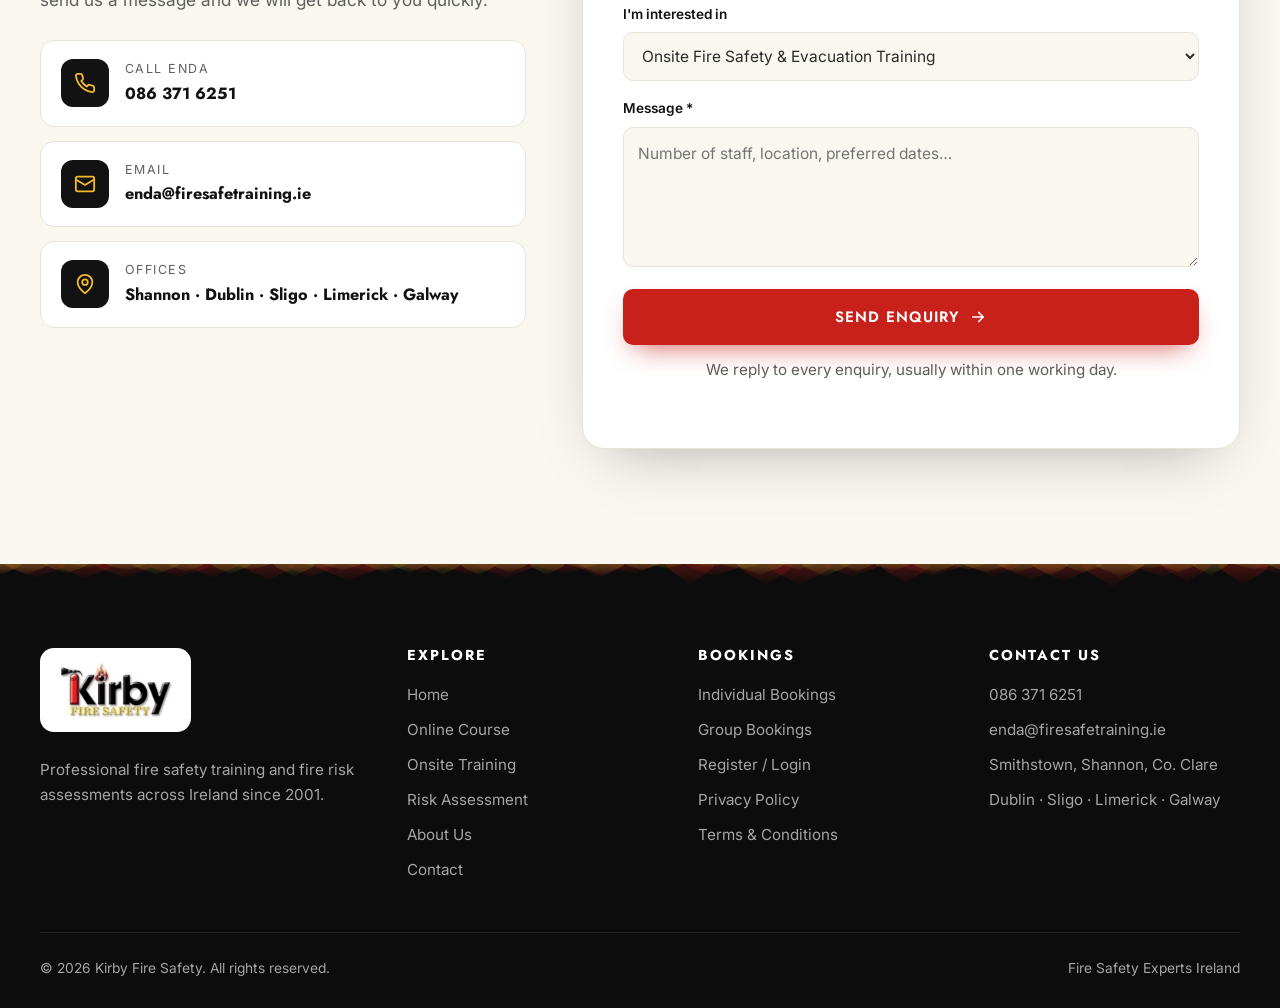
==== commit f47b16fe: "Stop sideways dragging on iPhone iPhone Safari ignores overflow on html/body, so wrap the whole site" ====
--- a/index.html
+++ b/index.html
@@ -14,7 +14,7 @@
 <link rel="preconnect" href="https://fonts.googleapis.com">
 <link rel="preconnect" href="https://fonts.gstatic.com" crossorigin>
 <link href="https://fonts.googleapis.com/css2?family=Jost:wght@500;600;700;800&family=Inter:wght@400;500;600&display=swap" rel="stylesheet">
-<link rel="stylesheet" href="assets/css/style.css?v=56d39f4b">
+<link rel="stylesheet" href="assets/css/style.css?v=60f94bf8">
 <script>(function(){var d=document.documentElement;d.classList.remove('no-js');var s;try{s=sessionStorage.getItem('kfs-intro')}catch(e){}d.classList.add(!s&&!matchMedia('(prefers-reduced-motion: reduce)').matches?'has-intro':'no-intro');})();</script>
 </head>
 <body>
@@ -105,6 +105,7 @@
   <div class="intro-caption">Kirby Fire Safety · Ireland</div>
   <button class="intro-skip" type="button">Skip intro</button>
 </div>
+<div class="page">
 <div class="topbar"><div class="wrap">
   <span class="tagline">Ireland's fire safety experts since 2001</span>
   <div class="links">
@@ -339,6 +340,7 @@
     <div class="fbottom"><span>© <span class="year">2026</span> Kirby Fire Safety. All rights reserved.</span><span>Fire Safety Experts Ireland</span></div>
   </div>
 </footer>
+</div>
 <a href="tel:+353863716251" class="call-fab" aria-label="Call Kirby Fire Safety"><svg aria-hidden="true"><use href="#i-phone"/></svg></a>
 <button class="to-top" id="toTop" aria-label="Back to top"><svg aria-hidden="true"><use href="#i-up"/></svg></button>
 <script src="assets/js/main.js?v=c16ca118"></script>
--- a/assets/css/style.css
+++ b/assets/css/style.css
@@ -13,9 +13,7 @@
 }
 *{box-sizing:border-box;margin:0;padding:0}
 html{scroll-behavior:smooth;scroll-padding-top:90px}
-html,body{overflow-x:hidden}
-@supports (overflow:clip){html,body{overflow-x:clip}}
-body{font-family:var(--body);color:var(--text);background:var(--white);line-height:1.65;font-size:16.5px;-webkit-font-smoothing:antialiased;overflow-x:hidden}
+body{font-family:var(--body);color:var(--text);background:var(--white);line-height:1.65;font-size:16.5px;-webkit-font-smoothing:antialiased}
 img,video,svg{max-width:100%;display:block}
 a{color:inherit}
 h1,h2,h3,h4{font-family:var(--head);color:var(--ink);line-height:1.1;letter-spacing:-.01em}
@@ -650,8 +648,7 @@
 @media (max-width:1024px){.reveal.left,.reveal.right{transform:translateY(34px)}}
 
 /* Page only scrolls up and down: no sideways panning on touch screens */
-html,body{touch-action:pan-y pinch-zoom;overscroll-behavior-x:none;max-width:100%}
-.hero,.page-hero,.section,footer,.band,.stats{overflow-x:clip}
+html,body{overscroll-behavior-x:none}
 @media (max-width:680px){
   .float-card.a{left:0}
   .float-card.b{right:0}
@@ -659,3 +656,9 @@
   .ring{width:min(340px,72vw)}
   .report .stamp{right:4px}
 }
+
+/* Everything lives in .page, which cuts off anything wider than the screen.
+   (iPhone Safari ignores overflow on html/body, but respects it here.) */
+.page{position:relative;width:100%;max-width:100vw;overflow-x:hidden}
+@supports (overflow:clip){.page{overflow-x:clip}}
+@media (max-width:680px){.report .stamp{right:10px;bottom:-24px;width:92px;height:92px;transform:rotate(-14deg) scale(1.12)}.report.in .stamp{transform:rotate(-14deg) scale(1)}}
